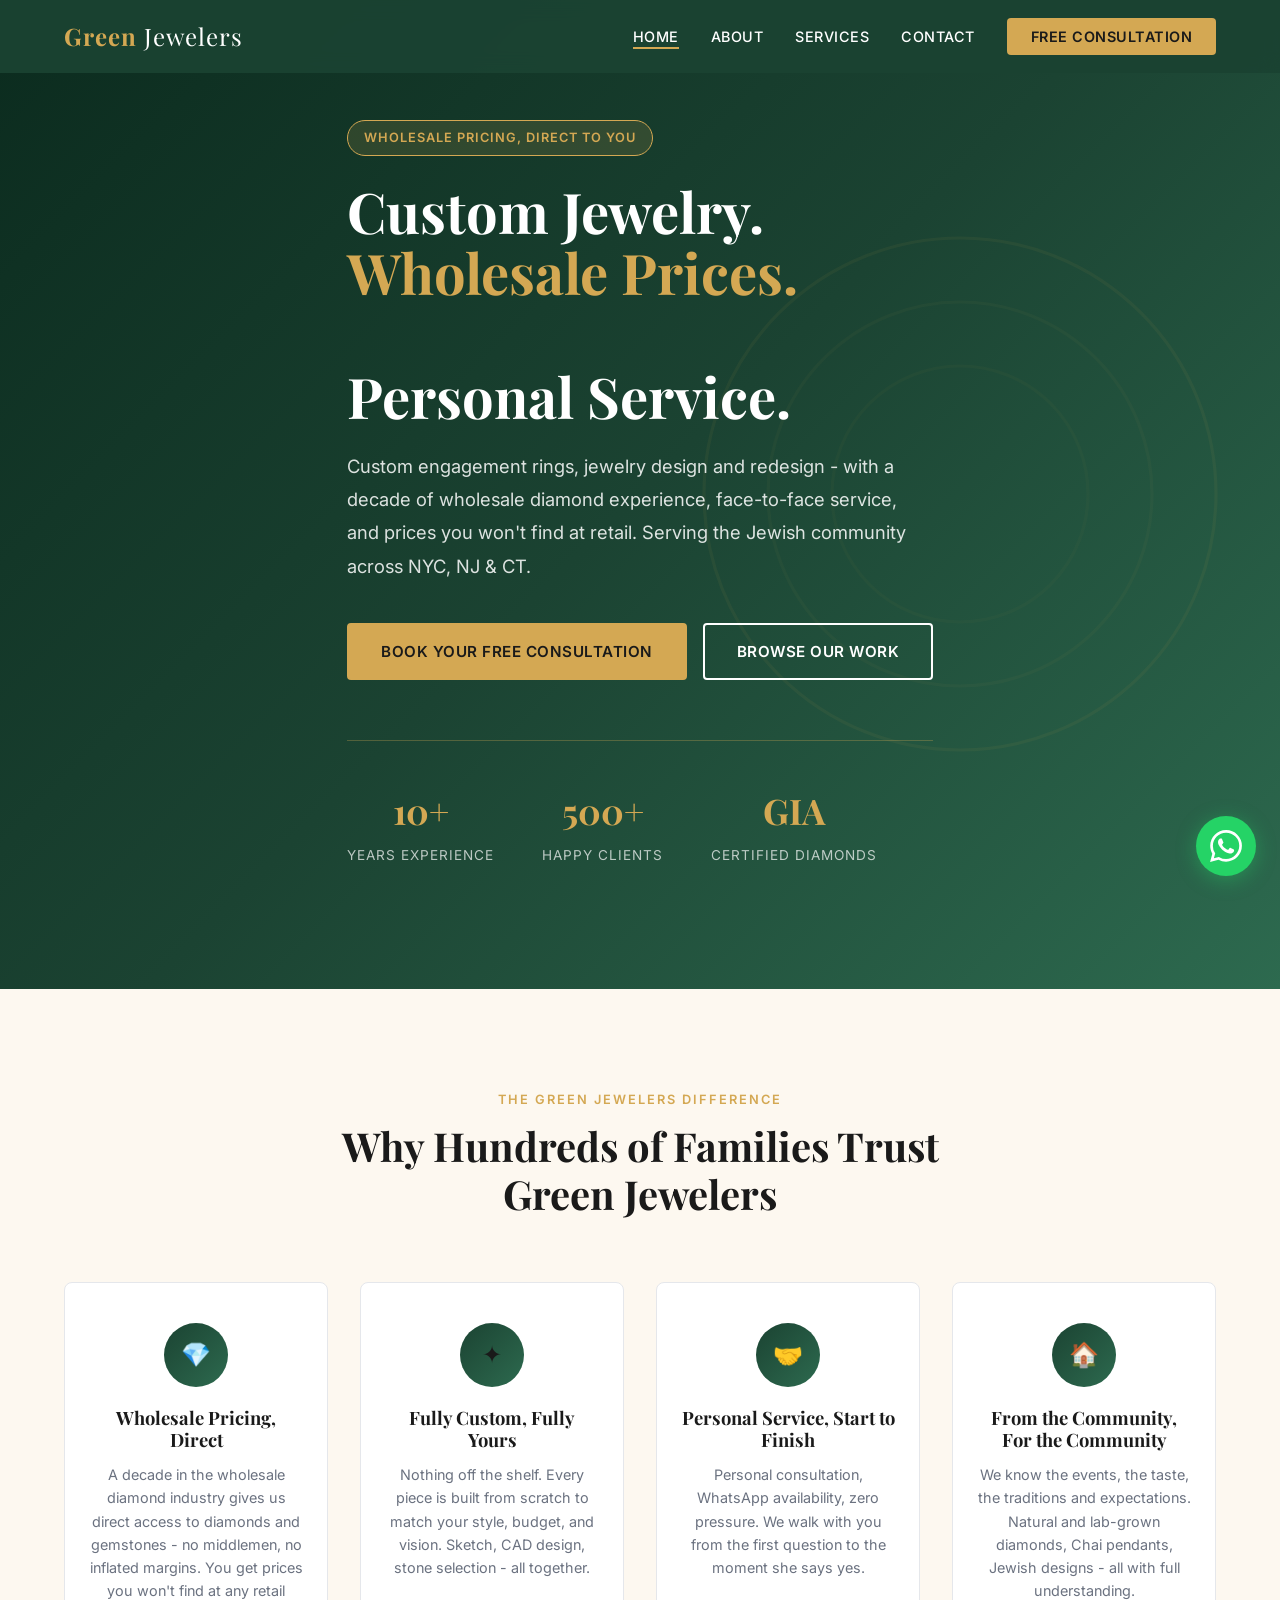
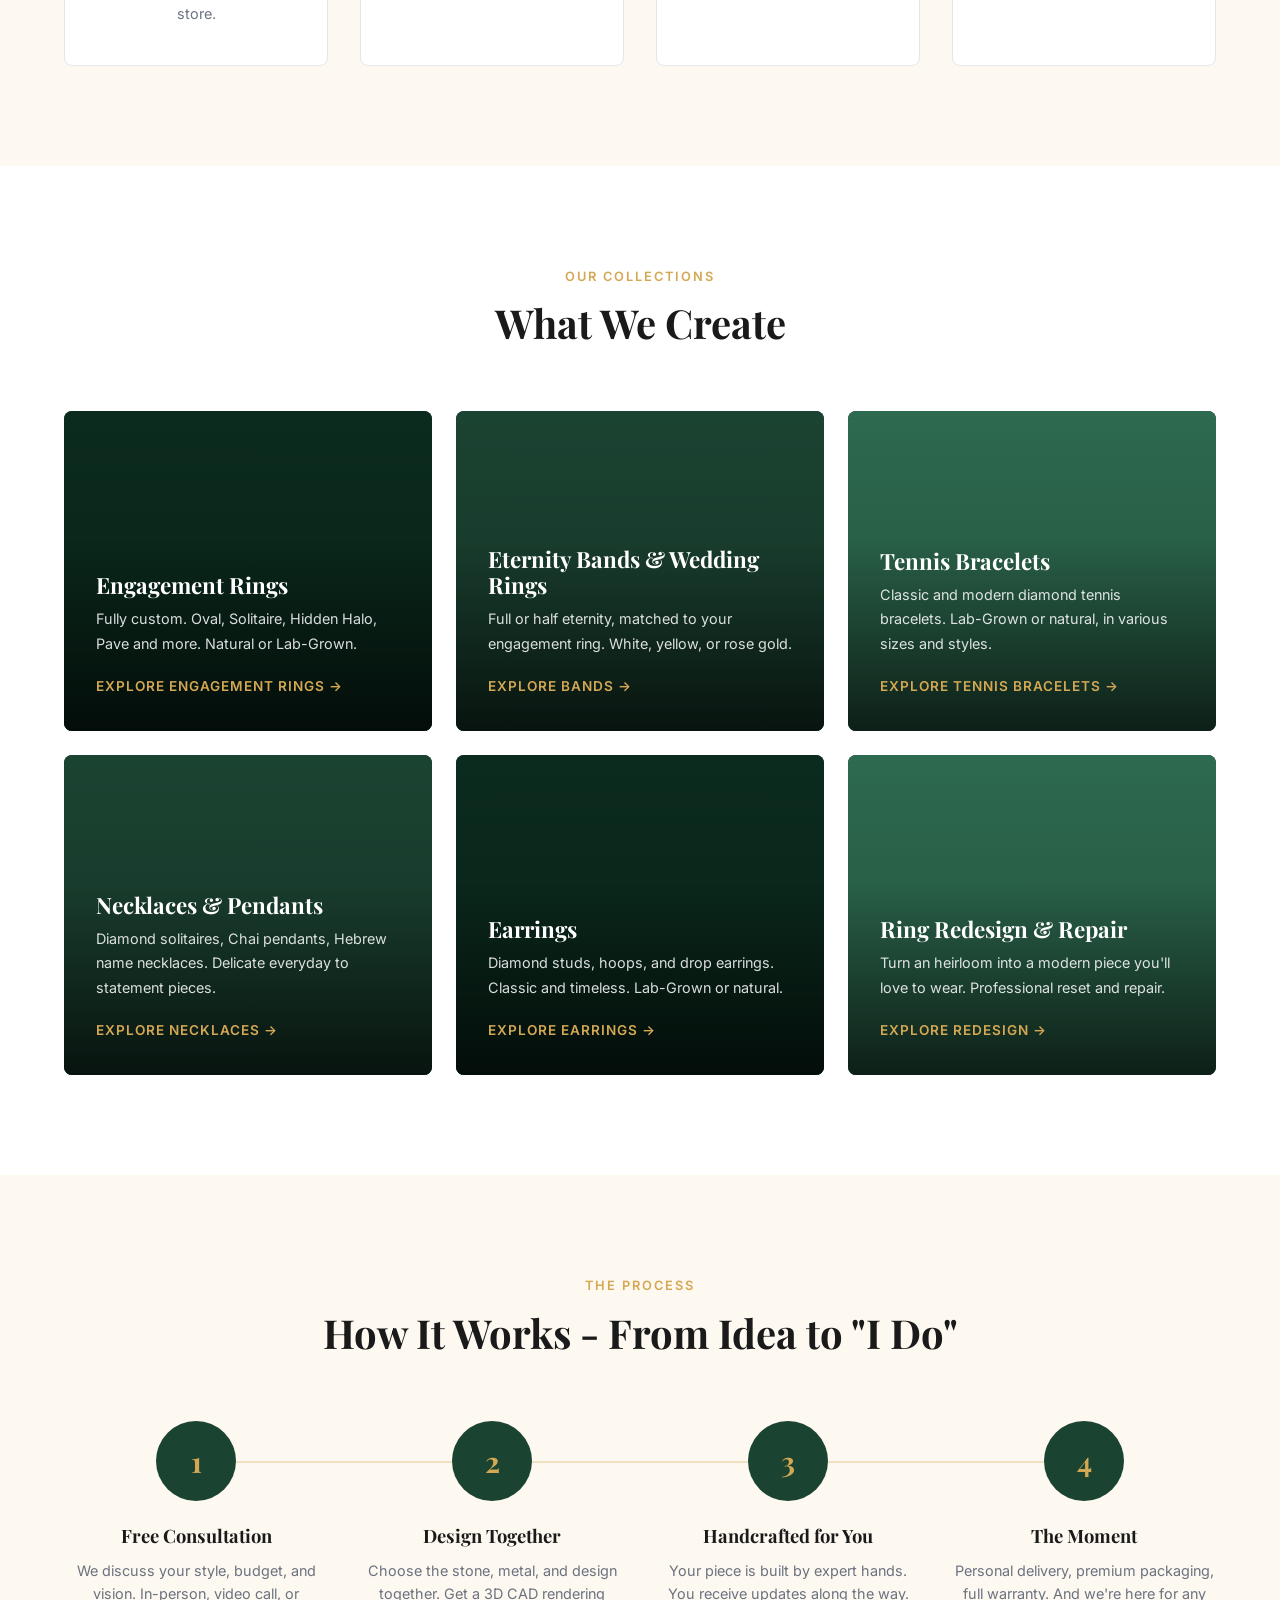
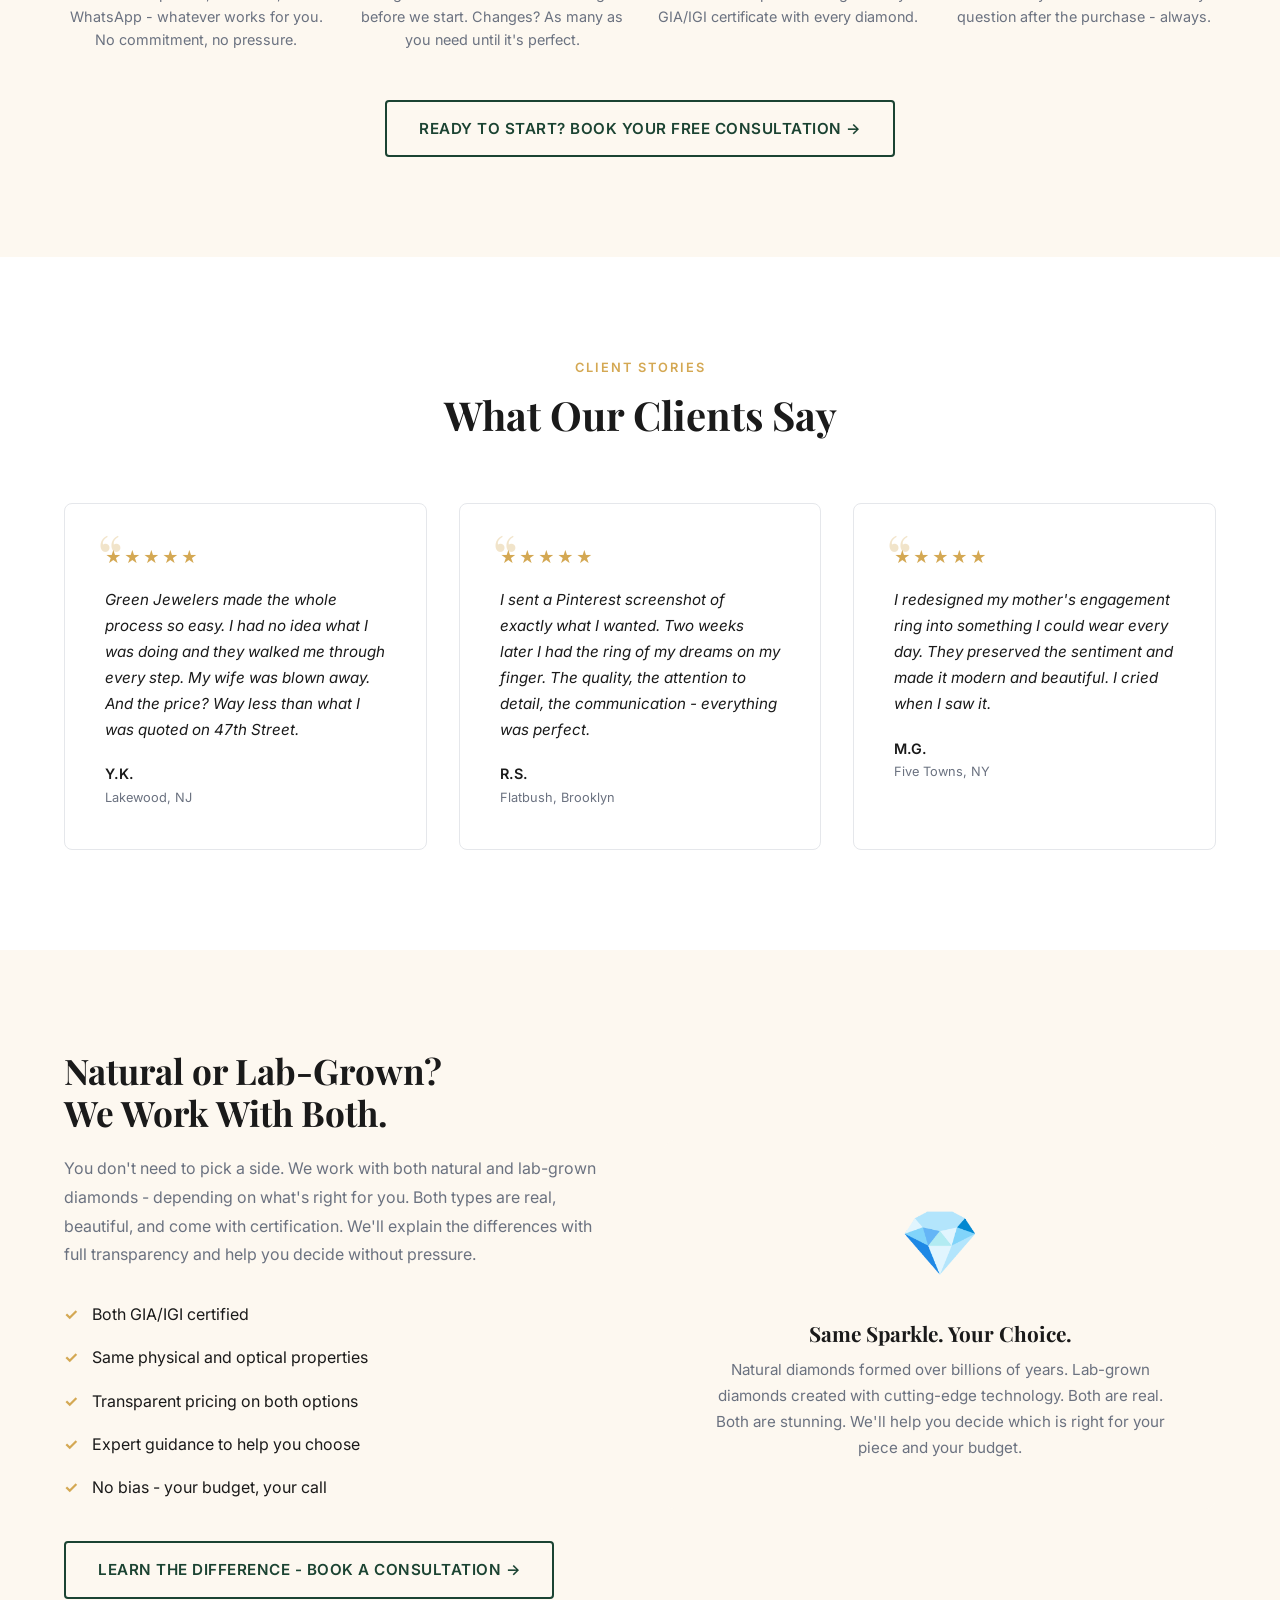
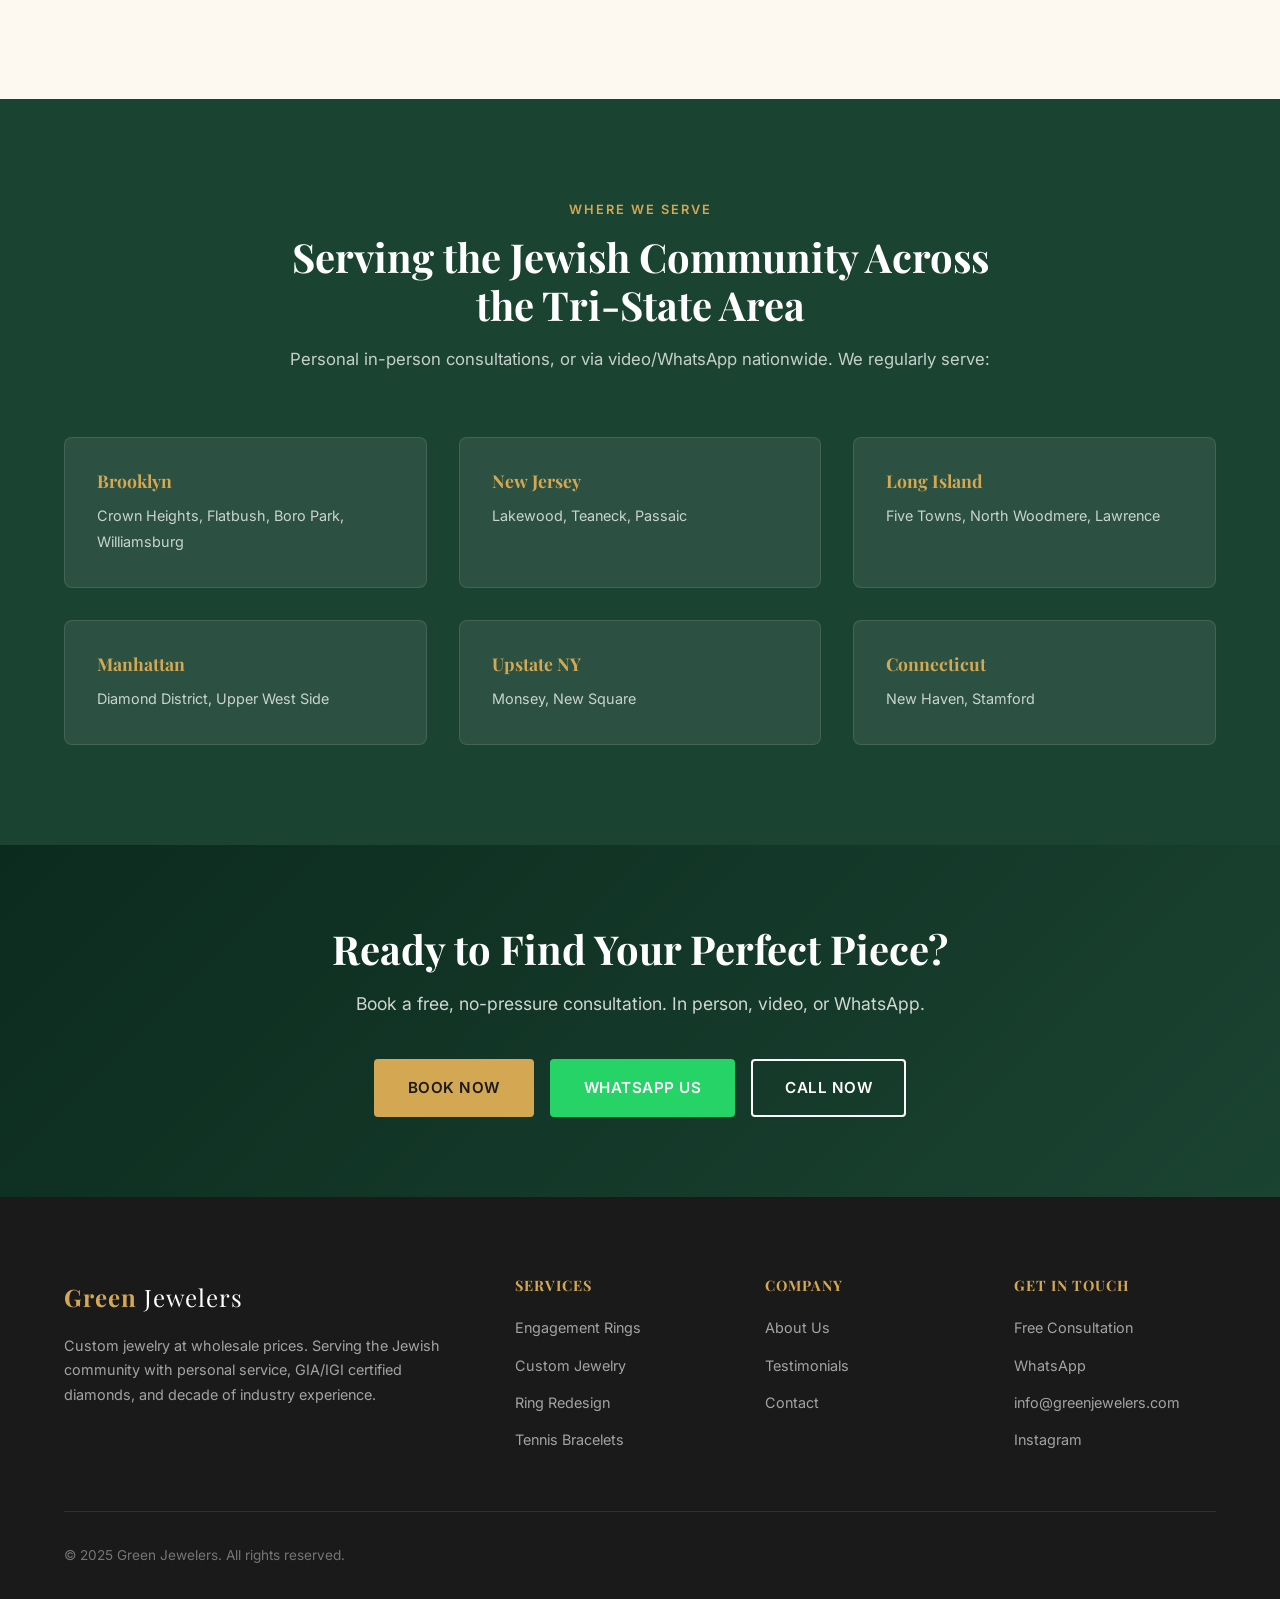
==== index.html @ b6eff093 "Initial commit: Green Jewelers website" ====
<!DOCTYPE html>
<html lang="en">
<head>
  <meta charset="UTF-8">
  <meta name="viewport" content="width=device-width, initial-scale=1.0">
  <title>Green Jewelers | Custom Jewelry. Wholesale Prices. Personal Service.</title>
  <meta name="description" content="Custom engagement rings, jewelry design & redesign at wholesale prices. Serving the Jewish community in NYC, NJ & CT. GIA/IGI certified diamonds. Free consultation.">
  <meta name="keywords" content="custom engagement rings, wholesale diamonds, lab grown diamonds, Jewish jeweler, NYC jewelry, NJ engagement rings, custom jewelry design">

  <!-- Open Graph -->
  <meta property="og:title" content="Green Jewelers | Custom Jewelry at Wholesale Prices">
  <meta property="og:description" content="Custom engagement rings, jewelry & redesign. Wholesale prices, personal service. Serving the Jewish community across the Tri-State Area.">
  <meta property="og:type" content="website">
  <meta property="og:locale" content="en_US">

  <!-- Fonts -->
  <link rel="preconnect" href="https://fonts.googleapis.com">
  <link rel="preconnect" href="https://fonts.gstatic.com" crossorigin>
  <link href="https://fonts.googleapis.com/css2?family=Inter:wght@400;500;600;700&family=Playfair+Display:wght@400;600;700&display=swap" rel="stylesheet">

  <!-- CSS -->
  <link rel="stylesheet" href="css/styles.css">

  <!-- Schema.org LocalBusiness -->
  <script type="application/ld+json">
  {
    "@context": "https://schema.org",
    "@type": "Jeweler",
    "name": "Green Jewelers",
    "description": "Custom jewelry design and wholesale diamond sourcing serving the Jewish community in the Tri-State Area.",
    "areaServed": ["New York City", "New Jersey", "Connecticut", "Brooklyn", "Lakewood", "Five Towns"],
    "priceRange": "$$-$$$$",
    "knowsAbout": ["Custom Engagement Rings", "Lab-Grown Diamonds", "Natural Diamonds", "Jewelry Redesign", "Tennis Bracelets", "Eternity Bands"],
    "hasOfferCatalog": {
      "@type": "OfferCatalog",
      "name": "Jewelry Services",
      "itemListElement": [
        {"@type": "Offer", "itemOffered": {"@type": "Service", "name": "Custom Engagement Rings"}},
        {"@type": "Offer", "itemOffered": {"@type": "Service", "name": "Custom Jewelry Design"}},
        {"@type": "Offer", "itemOffered": {"@type": "Service", "name": "Ring Redesign & Repair"}}
      ]
    }
  }
  </script>
</head>
<body>

  <!-- ===== HEADER ===== -->
  <header class="site-header">
    <nav class="nav-wrapper" aria-label="Main navigation">
      <a href="index.html" class="logo">Green <span>Jewelers</span></a>
      <ul class="nav-links">
        <li><a href="index.html" class="active">Home</a></li>
        <li><a href="about.html">About</a></li>
        <li><a href="services.html">Services</a></li>
        <li><a href="contact.html">Contact</a></li>
        <li><a href="contact.html" class="nav-cta">Free Consultation</a></li>
      </ul>
      <button type="button" class="hamburger" aria-label="Toggle navigation" aria-expanded="false">
        <span></span><span></span><span></span>
      </button>
    </nav>
  </header>

  <!-- ===== HERO ===== -->
  <section class="hero" id="hero">
    <div class="container">
      <div class="hero-content">
        <span class="hero-badge">Wholesale Pricing, Direct to You</span>
        <h1>Custom Jewelry.<br><span class="accent">Wholesale Prices.</span><br>Personal Service.</h1>
        <p>Custom engagement rings, jewelry design and redesign - with a decade of wholesale diamond experience, face-to-face service, and prices you won't find at retail. Serving the Jewish community across NYC, NJ &amp; CT.</p>
        <div class="hero-buttons">
          <a href="contact.html" class="btn btn-primary">Book Your Free Consultation</a>
          <a href="services.html" class="btn btn-secondary">Browse Our Work</a>
        </div>
        <div class="hero-stats">
          <div class="hero-stat">
            <span class="number">10+</span>
            <span class="label">Years Experience</span>
          </div>
          <div class="hero-stat">
            <span class="number">500+</span>
            <span class="label">Happy Clients</span>
          </div>
          <div class="hero-stat">
            <span class="number">GIA</span>
            <span class="label">Certified Diamonds</span>
          </div>
        </div>
      </div>
    </div>
  </section>

  <!-- ===== WHY GREEN JEWELERS ===== -->
  <section class="section section-cream" id="why-us">
    <div class="container">
      <div class="section-header">
        <span class="overline">The Green Jewelers Difference</span>
        <h2>Why Hundreds of Families Trust Green Jewelers</h2>
      </div>
      <div class="value-grid">
        <div class="value-card">
          <div class="value-icon" aria-hidden="true">&#x1F48E;</div>
          <h3>Wholesale Pricing, Direct</h3>
          <p>A decade in the wholesale diamond industry gives us direct access to diamonds and gemstones - no middlemen, no inflated margins. You get prices you won't find at any retail store.</p>
        </div>
        <div class="value-card">
          <div class="value-icon" aria-hidden="true">&#x2726;</div>
          <h3>Fully Custom, Fully Yours</h3>
          <p>Nothing off the shelf. Every piece is built from scratch to match your style, budget, and vision. Sketch, CAD design, stone selection - all together.</p>
        </div>
        <div class="value-card">
          <div class="value-icon" aria-hidden="true">&#x1F91D;</div>
          <h3>Personal Service, Start to Finish</h3>
          <p>Personal consultation, WhatsApp availability, zero pressure. We walk with you from the first question to the moment she says yes.</p>
        </div>
        <div class="value-card">
          <div class="value-icon" aria-hidden="true">&#x1F3E0;</div>
          <h3>From the Community, For the Community</h3>
          <p>We know the events, the taste, the traditions and expectations. Natural and lab-grown diamonds, Chai pendants, Jewish designs - all with full understanding.</p>
        </div>
      </div>
    </div>
  </section>

  <!-- ===== WHAT WE CREATE ===== -->
  <section class="section" id="categories">
    <div class="container">
      <div class="section-header">
        <span class="overline">Our Collections</span>
        <h2>What We Create</h2>
      </div>
      <div class="categories-grid">
        <a class="category-card" href="services.html#engagement-rings">
          <div class="card-bg" style="background-color: var(--green-dark);"></div>
          <div class="category-content">
            <h3>Engagement Rings</h3>
            <p>Fully custom. Oval, Solitaire, Hidden Halo, Pave and more. Natural or Lab-Grown.</p>
            <span class="card-link">Explore Engagement Rings &rarr;</span>
          </div>
        </a>
        <a class="category-card" href="services.html#custom-jewelry">
          <div class="card-bg" style="background-color: var(--green);"></div>
          <div class="category-content">
            <h3>Eternity Bands &amp; Wedding Rings</h3>
            <p>Full or half eternity, matched to your engagement ring. White, yellow, or rose gold.</p>
            <span class="card-link">Explore Bands &rarr;</span>
          </div>
        </a>
        <a class="category-card" href="services.html#custom-jewelry">
          <div class="card-bg" style="background-color: var(--green-light);"></div>
          <div class="category-content">
            <h3>Tennis Bracelets</h3>
            <p>Classic and modern diamond tennis bracelets. Lab-Grown or natural, in various sizes and styles.</p>
            <span class="card-link">Explore Tennis Bracelets &rarr;</span>
          </div>
        </a>
        <a class="category-card" href="services.html#custom-jewelry">
          <div class="card-bg" style="background-color: var(--green);"></div>
          <div class="category-content">
            <h3>Necklaces &amp; Pendants</h3>
            <p>Diamond solitaires, Chai pendants, Hebrew name necklaces. Delicate everyday to statement pieces.</p>
            <span class="card-link">Explore Necklaces &rarr;</span>
          </div>
        </a>
        <a class="category-card" href="services.html#custom-jewelry">
          <div class="card-bg" style="background-color: var(--green-dark);"></div>
          <div class="category-content">
            <h3>Earrings</h3>
            <p>Diamond studs, hoops, and drop earrings. Classic and timeless. Lab-Grown or natural.</p>
            <span class="card-link">Explore Earrings &rarr;</span>
          </div>
        </a>
        <a class="category-card" href="services.html#redesign">
          <div class="card-bg" style="background-color: var(--green-light);"></div>
          <div class="category-content">
            <h3>Ring Redesign &amp; Repair</h3>
            <p>Turn an heirloom into a modern piece you'll love to wear. Professional reset and repair.</p>
            <span class="card-link">Explore Redesign &rarr;</span>
          </div>
        </a>
      </div>
    </div>
  </section>

  <!-- ===== HOW IT WORKS ===== -->
  <section class="section section-cream" id="process">
    <div class="container">
      <div class="section-header">
        <span class="overline">The Process</span>
        <h2>How It Works - From Idea to "I Do"</h2>
      </div>
      <div class="steps-grid">
        <div class="step-card">
          <div class="step-number">1</div>
          <h3>Free Consultation</h3>
          <p>We discuss your style, budget, and vision. In-person, video call, or WhatsApp - whatever works for you. No commitment, no pressure.</p>
        </div>
        <div class="step-card">
          <div class="step-number">2</div>
          <h3>Design Together</h3>
          <p>Choose the stone, metal, and design together. Get a 3D CAD rendering before we start. Changes? As many as you need until it's perfect.</p>
        </div>
        <div class="step-card">
          <div class="step-number">3</div>
          <h3>Handcrafted for You</h3>
          <p>Your piece is built by expert hands. You receive updates along the way. GIA/IGI certificate with every diamond.</p>
        </div>
        <div class="step-card">
          <div class="step-number">4</div>
          <h3>The Moment</h3>
          <p>Personal delivery, premium packaging, full warranty. And we're here for any question after the purchase - always.</p>
        </div>
      </div>
      <div class="text-center" style="margin-top: 48px;">
        <a href="contact.html" class="btn btn-outline">Ready to Start? Book Your Free Consultation &rarr;</a>
      </div>
    </div>
  </section>

  <!-- ===== TESTIMONIALS ===== -->
  <section class="section" id="testimonials">
    <div class="container">
      <div class="section-header">
        <span class="overline">Client Stories</span>
        <h2>What Our Clients Say</h2>
      </div>
      <div class="testimonials-grid">
        <div class="testimonial-card">
          <div class="testimonial-stars" aria-label="5 out of 5 stars">&#9733;&#9733;&#9733;&#9733;&#9733;</div>
          <blockquote>Green Jewelers made the whole process so easy. I had no idea what I was doing and they walked me through every step. My wife was blown away. And the price? Way less than what I was quoted on 47th Street.</blockquote>
          <p class="testimonial-author">Y.K.</p>
          <p class="testimonial-location">Lakewood, NJ</p>
        </div>
        <div class="testimonial-card">
          <div class="testimonial-stars" aria-label="5 out of 5 stars">&#9733;&#9733;&#9733;&#9733;&#9733;</div>
          <blockquote>I sent a Pinterest screenshot of exactly what I wanted. Two weeks later I had the ring of my dreams on my finger. The quality, the attention to detail, the communication - everything was perfect.</blockquote>
          <p class="testimonial-author">R.S.</p>
          <p class="testimonial-location">Flatbush, Brooklyn</p>
        </div>
        <div class="testimonial-card">
          <div class="testimonial-stars" aria-label="5 out of 5 stars">&#9733;&#9733;&#9733;&#9733;&#9733;</div>
          <blockquote>I redesigned my mother's engagement ring into something I could wear every day. They preserved the sentiment and made it modern and beautiful. I cried when I saw it.</blockquote>
          <p class="testimonial-author">M.G.</p>
          <p class="testimonial-location">Five Towns, NY</p>
        </div>
      </div>
    </div>
  </section>

  <!-- ===== LAB VS NATURAL ===== -->
  <section class="section section-cream" id="lab-vs-natural">
    <div class="container">
      <div class="comparison-wrapper">
        <div class="comparison-text">
          <h2>Natural or Lab-Grown?<br>We Work With Both.</h2>
          <p>You don't need to pick a side. We work with both natural and lab-grown diamonds - depending on what's right for you. Both types are real, beautiful, and come with certification. We'll explain the differences with full transparency and help you decide without pressure.</p>
          <ul class="comparison-features">
            <li>Both GIA/IGI certified</li>
            <li>Same physical and optical properties</li>
            <li>Transparent pricing on both options</li>
            <li>Expert guidance to help you choose</li>
            <li>No bias - your budget, your call</li>
          </ul>
          <a href="contact.html" class="btn btn-outline">Learn the Difference - Book a Consultation &rarr;</a>
        </div>
        <div class="comparison-visual">
          <div>
            <div class="diamond-icon" aria-hidden="true">&#x1F48E;</div>
            <h3 style="font-size: 1.3rem; margin-bottom: 12px;">Same Sparkle. Your Choice.</h3>
            <p style="color: var(--gray); font-size: 0.95rem;">Natural diamonds formed over billions of years. Lab-grown diamonds created with cutting-edge technology. Both are real. Both are stunning. We'll help you decide which is right for your piece and your budget.</p>
          </div>
        </div>
      </div>
    </div>
  </section>

  <!-- ===== SERVICE AREAS ===== -->
  <section class="section section-green" id="service-areas">
    <div class="container">
      <div class="section-header">
        <span class="overline">Where We Serve</span>
        <h2>Serving the Jewish Community Across the Tri-State Area</h2>
        <p>Personal in-person consultations, or via video/WhatsApp nationwide. We regularly serve:</p>
      </div>
      <div class="areas-grid">
        <div class="area-card">
          <h3>Brooklyn</h3>
          <p>Crown Heights, Flatbush, Boro Park, Williamsburg</p>
        </div>
        <div class="area-card">
          <h3>New Jersey</h3>
          <p>Lakewood, Teaneck, Passaic</p>
        </div>
        <div class="area-card">
          <h3>Long Island</h3>
          <p>Five Towns, North Woodmere, Lawrence</p>
        </div>
        <div class="area-card">
          <h3>Manhattan</h3>
          <p>Diamond District, Upper West Side</p>
        </div>
        <div class="area-card">
          <h3>Upstate NY</h3>
          <p>Monsey, New Square</p>
        </div>
        <div class="area-card">
          <h3>Connecticut</h3>
          <p>New Haven, Stamford</p>
        </div>
      </div>
    </div>
  </section>

  <!-- ===== CTA BANNER ===== -->
  <section class="cta-banner">
    <div class="container">
      <h2>Ready to Find Your Perfect Piece?</h2>
      <p>Book a free, no-pressure consultation. In person, video, or WhatsApp.</p>
      <div class="cta-buttons">
        <a href="contact.html" class="btn btn-primary">Book Now</a>
        <a href="https://wa.me/1234567890" class="btn btn-whatsapp" target="_blank" rel="noopener">WhatsApp Us</a>
        <a href="tel:+1234567890" class="btn btn-secondary">Call Now</a>
      </div>
    </div>
  </section>

  <!-- ===== FOOTER ===== -->
  <footer class="site-footer">
    <div class="container">
      <div class="footer-grid">
        <div class="footer-brand">
          <a href="index.html" class="logo">Green <span>Jewelers</span></a>
          <p>Custom jewelry at wholesale prices. Serving the Jewish community with personal service, GIA/IGI certified diamonds, and decade of industry experience.</p>
        </div>
        <div class="footer-col">
          <h4>Services</h4>
          <ul>
            <li><a href="services.html#engagement-rings">Engagement Rings</a></li>
            <li><a href="services.html#custom-jewelry">Custom Jewelry</a></li>
            <li><a href="services.html#redesign">Ring Redesign</a></li>
            <li><a href="services.html#custom-jewelry">Tennis Bracelets</a></li>
          </ul>
        </div>
        <div class="footer-col">
          <h4>Company</h4>
          <ul>
            <li><a href="about.html">About Us</a></li>
            <li><a href="index.html#testimonials">Testimonials</a></li>
            <li><a href="contact.html">Contact</a></li>
          </ul>
        </div>
        <div class="footer-col">
          <h4>Get in Touch</h4>
          <ul>
            <li><a href="contact.html">Free Consultation</a></li>
            <li><a href="https://wa.me/1234567890" target="_blank" rel="noopener">WhatsApp</a></li>
            <li><a href="mailto:info@greenjewelers.com">info@greenjewelers.com</a></li>
            <li><a href="https://www.instagram.com/green_jewelers/" target="_blank" rel="noopener">Instagram</a></li>
          </ul>
        </div>
      </div>
      <div class="footer-bottom">
        <p>&copy; 2025 Green Jewelers. All rights reserved.</p>
      </div>
    </div>
  </footer>

  <!-- WhatsApp Float -->
  <a href="https://wa.me/1234567890" class="whatsapp-float" target="_blank" rel="noopener" aria-label="Chat on WhatsApp">
    <svg width="24" height="24" viewBox="0 0 24 24" fill="currentColor"><path d="M17.472 14.382c-.297-.149-1.758-.867-2.03-.967-.273-.099-.471-.148-.67.15-.197.297-.767.966-.94 1.164-.173.199-.347.223-.644.075-.297-.15-1.255-.463-2.39-1.475-.883-.788-1.48-1.761-1.653-2.059-.173-.297-.018-.458.13-.606.134-.133.298-.347.446-.52.149-.174.198-.298.298-.497.099-.198.05-.371-.025-.52-.075-.149-.669-1.612-.916-2.207-.242-.579-.487-.5-.669-.51-.173-.008-.371-.01-.57-.01-.198 0-.52.074-.792.372-.272.297-1.04 1.016-1.04 2.479 0 1.462 1.065 2.875 1.213 3.074.149.198 2.096 3.2 5.077 4.487.709.306 1.262.489 1.694.625.712.227 1.36.195 1.871.118.571-.085 1.758-.719 2.006-1.413.248-.694.248-1.289.173-1.413-.074-.124-.272-.198-.57-.347m-5.421 7.403h-.004a9.87 9.87 0 01-5.031-1.378l-.361-.214-3.741.982.998-3.648-.235-.374a9.86 9.86 0 01-1.51-5.26c.001-5.45 4.436-9.884 9.888-9.884 2.64 0 5.122 1.03 6.988 2.898a9.825 9.825 0 012.893 6.994c-.003 5.45-4.437 9.884-9.885 9.884m8.413-18.297A11.815 11.815 0 0012.05 0C5.495 0 .16 5.335.157 11.892c0 2.096.547 4.142 1.588 5.945L.057 24l6.305-1.654a11.882 11.882 0 005.683 1.448h.005c6.554 0 11.89-5.335 11.893-11.893a11.821 11.821 0 00-3.48-8.413z"/></svg>
  </a>

  <script src="js/main.js"></script>
</body>
</html>
---- css/styles.css ----
/* ===== GREEN JEWELERS - Premium Jewelry Website ===== */
/* Color Palette: Forest Green #1B4332, Gold #D4A853, Cream #FDF8F0, Dark #1A1A1A */

/* --- Reset & Base --- */
*, *::before, *::after {
  box-sizing: border-box;
  margin: 0;
  padding: 0;
}

:root {
  --green: #1B4332;
  --green-light: #2D6A4F;
  --green-dark: #0B2B1E;
  --gold: #D4A853;
  --gold-light: #E8C97A;
  --gold-dark: #B8903A;
  --cream: #FDF8F0;
  --cream-dark: #F5EDE0;
  --white: #FFFFFF;
  --dark: #1A1A1A;
  --gray: #6B7280;
  --gray-light: #E5E7EB;
  --font-heading: 'Playfair Display', Georgia, 'Times New Roman', serif;
  --font-body: 'Inter', -apple-system, BlinkMacSystemFont, 'Segoe UI', sans-serif;
  --max-width: 1200px;
  --transition: 0.3s ease;
}

html {
  scroll-behavior: smooth;
  font-size: 16px;
}

body {
  font-family: var(--font-body);
  color: var(--dark);
  background: var(--white);
  line-height: 1.7;
  -webkit-font-smoothing: antialiased;
}

img {
  max-width: 100%;
  height: auto;
  display: block;
}

a {
  color: inherit;
  text-decoration: none;
  transition: color var(--transition);
}

h1, h2, h3, h4 {
  font-family: var(--font-heading);
  font-weight: 700;
  line-height: 1.2;
}

.container {
  max-width: var(--max-width);
  margin: 0 auto;
  padding: 0 24px;
}

/* --- Utility --- */
.sr-only {
  position: absolute;
  width: 1px;
  height: 1px;
  padding: 0;
  margin: -1px;
  overflow: hidden;
  clip: rect(0, 0, 0, 0);
  border: 0;
}

.text-center { text-align: center; }
.text-gold { color: var(--gold); }

/* --- Buttons --- */
.btn {
  display: inline-flex;
  align-items: center;
  gap: 8px;
  padding: 14px 32px;
  border-radius: 4px;
  font-family: var(--font-body);
  font-size: 0.95rem;
  font-weight: 600;
  letter-spacing: 0.5px;
  text-transform: uppercase;
  cursor: pointer;
  transition: all var(--transition);
  border: 2px solid transparent;
  text-decoration: none;
}

.btn-primary {
  background: var(--gold);
  color: var(--dark);
  border-color: var(--gold);
}
.btn-primary:hover {
  background: var(--gold-dark);
  border-color: var(--gold-dark);
  color: var(--white);
}

.btn-secondary {
  background: transparent;
  color: var(--white);
  border-color: var(--white);
}
.btn-secondary:hover {
  background: var(--white);
  color: var(--dark);
}

.btn-outline {
  background: transparent;
  color: var(--green);
  border-color: var(--green);
}
.btn-outline:hover {
  background: var(--green);
  color: var(--white);
}

.btn-whatsapp {
  background: #25D366;
  color: var(--white);
  border-color: #25D366;
}
.btn-whatsapp:hover {
  background: #1DA851;
  border-color: #1DA851;
}

/* --- Header / Navigation --- */
.site-header {
  position: fixed;
  top: 0;
  left: 0;
  right: 0;
  z-index: 1000;
  background: rgba(27, 67, 50, 0.95);
  backdrop-filter: blur(10px);
  transition: background var(--transition);
}

.nav-wrapper {
  display: flex;
  align-items: center;
  justify-content: space-between;
  padding: 16px 24px;
  max-width: var(--max-width);
  margin: 0 auto;
}

.logo {
  font-family: var(--font-heading);
  font-size: 1.5rem;
  color: var(--gold);
  font-weight: 700;
  letter-spacing: 1px;
}

.logo span {
  color: var(--white);
  font-weight: 400;
}

.nav-links {
  display: flex;
  align-items: center;
  gap: 32px;
  list-style: none;
}

.nav-links a {
  color: var(--white);
  font-size: 0.9rem;
  font-weight: 500;
  letter-spacing: 0.5px;
  text-transform: uppercase;
  position: relative;
}

.nav-links a::after {
  content: '';
  position: absolute;
  bottom: -4px;
  left: 0;
  width: 0;
  height: 2px;
  background: var(--gold);
  transition: width var(--transition);
}

.nav-links a:hover::after,
.nav-links a.active::after {
  width: 100%;
}

.nav-cta {
  padding: 10px 24px !important;
  background: var(--gold);
  color: var(--dark) !important;
  border-radius: 4px;
  font-weight: 600 !important;
}
.nav-cta::after { display: none !important; }
.nav-cta:hover {
  background: var(--gold-dark);
}

.hamburger {
  display: none;
  flex-direction: column;
  gap: 5px;
  background: none;
  border: none;
  cursor: pointer;
  padding: 4px;
}

.hamburger span {
  display: block;
  width: 24px;
  height: 2px;
  background: var(--white);
  transition: all var(--transition);
}

/* --- Hero --- */
.hero {
  position: relative;
  min-height: 100vh;
  display: flex;
  align-items: center;
  background: linear-gradient(135deg, var(--green-dark) 0%, var(--green) 50%, var(--green-light) 100%);
  overflow: hidden;
}

.hero::before {
  content: '';
  position: absolute;
  top: 0;
  right: 0;
  width: 50%;
  height: 100%;
  background: url('data:image/svg+xml,<svg xmlns="http://www.w3.org/2000/svg" viewBox="0 0 100 100"><circle cx="50" cy="50" r="40" fill="none" stroke="%23D4A85320" stroke-width="0.5"/><circle cx="50" cy="50" r="30" fill="none" stroke="%23D4A85315" stroke-width="0.5"/><circle cx="50" cy="50" r="20" fill="none" stroke="%23D4A85310" stroke-width="0.5"/></svg>') center/contain no-repeat;
  opacity: 0.5;
}

.hero-content {
  position: relative;
  z-index: 2;
  max-width: 700px;
  padding: 120px 0;
}

.hero-badge {
  display: inline-block;
  padding: 6px 16px;
  background: rgba(212, 168, 83, 0.15);
  border: 1px solid var(--gold);
  border-radius: 100px;
  color: var(--gold);
  font-size: 0.8rem;
  font-weight: 600;
  letter-spacing: 1px;
  text-transform: uppercase;
  margin-bottom: 24px;
}

.hero h1 {
  font-size: 3.5rem;
  color: var(--white);
  margin-bottom: 24px;
  line-height: 1.1;
}

.hero h1 .accent {
  color: var(--gold);
  display: block;
}

.hero p {
  font-size: 1.15rem;
  color: rgba(255, 255, 255, 0.85);
  max-width: 560px;
  margin-bottom: 40px;
  line-height: 1.8;
}

.hero-buttons {
  display: flex;
  gap: 16px;
  flex-wrap: wrap;
}

.hero-stats {
  display: flex;
  gap: 48px;
  margin-top: 60px;
  padding-top: 40px;
  border-top: 1px solid rgba(212, 168, 83, 0.3);
}

.hero-stat {
  text-align: center;
}

.hero-stat .number {
  display: block;
  font-family: var(--font-heading);
  font-size: 2.2rem;
  color: var(--gold);
  font-weight: 700;
}

.hero-stat .label {
  color: rgba(255, 255, 255, 0.7);
  font-size: 0.85rem;
  text-transform: uppercase;
  letter-spacing: 1px;
}

/* --- Section Styles --- */
.section {
  padding: 100px 0;
}

.section-cream {
  background: var(--cream);
}

.section-green {
  background: var(--green);
  color: var(--white);
}

.section-dark {
  background: var(--dark);
  color: var(--white);
}

.section-header {
  text-align: center;
  max-width: 700px;
  margin: 0 auto 64px;
}

.section-header .overline {
  display: block;
  color: var(--gold);
  font-size: 0.8rem;
  font-weight: 600;
  letter-spacing: 2px;
  text-transform: uppercase;
  margin-bottom: 12px;
}

.section-header h2 {
  font-size: 2.5rem;
  margin-bottom: 16px;
}

.section-green .section-header h2 {
  color: var(--white);
}

.section-header p {
  color: var(--gray);
  font-size: 1.05rem;
}

.section-green .section-header p {
  color: rgba(255,255,255,0.75);
}

/* --- Value Props --- */
.value-grid {
  display: grid;
  grid-template-columns: repeat(4, 1fr);
  gap: 32px;
}

.value-card {
  text-align: center;
  padding: 40px 24px;
  background: var(--white);
  border-radius: 8px;
  border: 1px solid var(--gray-light);
  transition: all var(--transition);
}

.value-card:hover {
  transform: translateY(-4px);
  box-shadow: 0 12px 40px rgba(0, 0, 0, 0.08);
  border-color: var(--gold);
}

.value-icon {
  width: 64px;
  height: 64px;
  margin: 0 auto 20px;
  background: linear-gradient(135deg, var(--green), var(--green-light));
  border-radius: 50%;
  display: flex;
  align-items: center;
  justify-content: center;
  font-size: 1.5rem;
}

.value-card h3 {
  font-size: 1.15rem;
  margin-bottom: 12px;
  color: var(--dark);
}

.value-card p {
  font-size: 0.9rem;
  color: var(--gray);
  line-height: 1.6;
}

/* --- Categories Grid --- */
.categories-grid {
  display: grid;
  grid-template-columns: repeat(3, 1fr);
  gap: 24px;
}

.category-card {
  position: relative;
  border-radius: 8px;
  overflow: hidden;
  background: var(--green);
  height: 320px;
  display: flex;
  align-items: flex-end;
  cursor: pointer;
  transition: all var(--transition);
}

.category-card::before {
  content: '';
  position: absolute;
  inset: 0;
  background: linear-gradient(to top, rgba(0,0,0,0.7) 0%, rgba(0,0,0,0.1) 60%, transparent 100%);
  z-index: 1;
}

.category-card:hover {
  transform: translateY(-4px);
  box-shadow: 0 16px 48px rgba(0, 0, 0, 0.15);
}

.category-card .card-bg {
  position: absolute;
  inset: 0;
  background-size: cover;
  background-position: center;
  transition: transform 0.6s ease;
}

.category-card:hover .card-bg {
  transform: scale(1.05);
}

.category-content {
  position: relative;
  z-index: 2;
  padding: 32px;
  color: var(--white);
}

.category-content h3 {
  font-size: 1.4rem;
  margin-bottom: 8px;
}

.category-content p {
  font-size: 0.9rem;
  opacity: 0.85;
  margin-bottom: 16px;
}

.category-content .card-link {
  color: var(--gold);
  font-weight: 600;
  font-size: 0.85rem;
  text-transform: uppercase;
  letter-spacing: 1px;
}

/* --- Process / Steps --- */
.steps-grid {
  display: grid;
  grid-template-columns: repeat(4, 1fr);
  gap: 32px;
  position: relative;
}

.steps-grid::before {
  content: '';
  position: absolute;
  top: 40px;
  left: 10%;
  right: 10%;
  height: 2px;
  background: var(--gold);
  opacity: 0.3;
}

.step-card {
  text-align: center;
  position: relative;
}

.step-number {
  width: 80px;
  height: 80px;
  margin: 0 auto 24px;
  border-radius: 50%;
  background: var(--green);
  color: var(--gold);
  font-family: var(--font-heading);
  font-size: 1.8rem;
  font-weight: 700;
  display: flex;
  align-items: center;
  justify-content: center;
  position: relative;
  z-index: 2;
}

.step-card h3 {
  font-size: 1.15rem;
  margin-bottom: 12px;
}

.step-card p {
  font-size: 0.9rem;
  color: var(--gray);
  line-height: 1.6;
}

/* --- Testimonials --- */
.testimonials-grid {
  display: grid;
  grid-template-columns: repeat(3, 1fr);
  gap: 32px;
}

.testimonial-card {
  background: var(--white);
  padding: 40px;
  border-radius: 8px;
  border: 1px solid var(--gray-light);
  position: relative;
}

.testimonial-card::before {
  content: '\201C';
  position: absolute;
  top: 20px;
  left: 32px;
  font-size: 4rem;
  font-family: var(--font-heading);
  color: var(--gold);
  opacity: 0.3;
  line-height: 1;
}

.testimonial-stars {
  color: var(--gold);
  font-size: 1rem;
  margin-bottom: 16px;
  letter-spacing: 2px;
}

.testimonial-card blockquote {
  font-size: 0.95rem;
  line-height: 1.7;
  color: var(--dark);
  margin-bottom: 20px;
  font-style: italic;
}

.testimonial-author {
  font-weight: 600;
  font-size: 0.9rem;
}

.testimonial-location {
  color: var(--gray);
  font-size: 0.8rem;
}

/* --- Lab vs Natural --- */
.comparison-wrapper {
  display: grid;
  grid-template-columns: 1fr 1fr;
  gap: 48px;
  align-items: center;
}

.comparison-text h2 {
  font-size: 2.2rem;
  margin-bottom: 20px;
}

.comparison-text p {
  color: var(--gray);
  margin-bottom: 24px;
  line-height: 1.8;
}

.comparison-features {
  list-style: none;
  margin-bottom: 32px;
}

.comparison-features li {
  padding: 8px 0;
  padding-left: 28px;
  position: relative;
  color: var(--dark);
}

.comparison-features li::before {
  content: '\2713';
  position: absolute;
  left: 0;
  color: var(--gold);
  font-weight: 700;
}

.comparison-visual {
  background: var(--cream);
  border-radius: 12px;
  padding: 48px;
  text-align: center;
}

.comparison-visual .diamond-icon {
  font-size: 4rem;
  margin-bottom: 24px;
}

/* --- Service Areas --- */
.areas-grid {
  display: grid;
  grid-template-columns: repeat(3, 1fr);
  gap: 32px;
}

.area-card {
  padding: 32px;
  background: rgba(255, 255, 255, 0.08);
  border-radius: 8px;
  border: 1px solid rgba(255, 255, 255, 0.1);
}

.area-card h3 {
  color: var(--gold);
  font-size: 1.1rem;
  margin-bottom: 12px;
}

.area-card p {
  color: rgba(255, 255, 255, 0.75);
  font-size: 0.9rem;
  line-height: 1.8;
}

/* --- CTA Banner --- */
.cta-banner {
  background: linear-gradient(135deg, var(--green-dark), var(--green));
  padding: 80px 0;
  text-align: center;
}

.cta-banner h2 {
  font-size: 2.5rem;
  color: var(--white);
  margin-bottom: 16px;
}

.cta-banner p {
  color: rgba(255, 255, 255, 0.8);
  font-size: 1.1rem;
  max-width: 600px;
  margin: 0 auto 40px;
}

.cta-buttons {
  display: flex;
  justify-content: center;
  gap: 16px;
  flex-wrap: wrap;
}

/* --- Contact / Consultation Form --- */
.consultation-grid {
  display: grid;
  grid-template-columns: 1fr 1fr;
  gap: 64px;
  align-items: start;
}

.consultation-info h2 {
  font-size: 2.2rem;
  margin-bottom: 20px;
}

.consultation-info p {
  color: var(--gray);
  margin-bottom: 32px;
  line-height: 1.8;
}

.contact-methods {
  list-style: none;
  margin-bottom: 32px;
}

.contact-methods li {
  display: flex;
  align-items: center;
  gap: 16px;
  padding: 16px 0;
  border-bottom: 1px solid var(--gray-light);
}

.contact-methods .method-icon {
  width: 48px;
  height: 48px;
  background: var(--cream);
  border-radius: 50%;
  display: flex;
  align-items: center;
  justify-content: center;
  font-size: 1.2rem;
  flex-shrink: 0;
}

.contact-methods .method-label {
  font-weight: 600;
  font-size: 0.9rem;
  display: block;
}

.contact-methods .method-value {
  color: var(--gray);
  font-size: 0.9rem;
}

.consultation-form {
  background: var(--white);
  padding: 48px;
  border-radius: 12px;
  box-shadow: 0 8px 40px rgba(0, 0, 0, 0.08);
  border: 1px solid var(--gray-light);
}

.consultation-form h3 {
  font-size: 1.5rem;
  margin-bottom: 8px;
}

.consultation-form .form-subtitle {
  color: var(--gray);
  margin-bottom: 32px;
  font-size: 0.9rem;
}

.form-group {
  margin-bottom: 20px;
}

.form-group label {
  display: block;
  font-weight: 600;
  font-size: 0.85rem;
  margin-bottom: 6px;
  color: var(--dark);
}

.form-group input,
.form-group select,
.form-group textarea {
  width: 100%;
  padding: 12px 16px;
  border: 1px solid var(--gray-light);
  border-radius: 6px;
  font-family: var(--font-body);
  font-size: 0.95rem;
  color: var(--dark);
  transition: border-color var(--transition);
  background: var(--white);
}

.form-group input:focus,
.form-group select:focus,
.form-group textarea:focus {
  outline: none;
  border-color: var(--gold);
  box-shadow: 0 0 0 3px rgba(212, 168, 83, 0.15);
}

.form-group textarea {
  resize: vertical;
  min-height: 100px;
}

.form-row {
  display: grid;
  grid-template-columns: 1fr 1fr;
  gap: 16px;
}

.form-submit {
  width: 100%;
  padding: 16px;
  font-size: 1rem;
}

.form-trust {
  text-align: center;
  margin-top: 16px;
  font-size: 0.8rem;
  color: var(--gray);
}

/* --- Footer --- */
.site-footer {
  background: var(--dark);
  color: var(--white);
  padding: 80px 0 32px;
}

.footer-grid {
  display: grid;
  grid-template-columns: 2fr 1fr 1fr 1fr;
  gap: 48px;
  margin-bottom: 48px;
}

.footer-brand .logo {
  margin-bottom: 16px;
  display: block;
}

.footer-brand p {
  color: rgba(255, 255, 255, 0.6);
  font-size: 0.9rem;
  line-height: 1.7;
  margin-bottom: 24px;
}

.footer-social {
  display: flex;
  gap: 12px;
}

.footer-social a {
  width: 40px;
  height: 40px;
  background: rgba(255, 255, 255, 0.1);
  border-radius: 50%;
  display: flex;
  align-items: center;
  justify-content: center;
  color: var(--white);
  transition: all var(--transition);
}

.footer-social a:hover {
  background: var(--gold);
  color: var(--dark);
}

.footer-col h4,
.footer-column h4 {
  color: var(--gold);
  font-size: 0.9rem;
  text-transform: uppercase;
  letter-spacing: 1px;
  margin-bottom: 20px;
}

.footer-col ul,
.footer-column ul {
  list-style: none;
}

.footer-col ul li,
.footer-column ul li {
  margin-bottom: 10px;
}

.footer-col ul a,
.footer-column ul a {
  color: rgba(255, 255, 255, 0.6);
  font-size: 0.9rem;
  transition: color var(--transition);
}

.footer-col ul a:hover,
.footer-column ul a:hover {
  color: var(--gold);
}

.footer-bottom {
  padding-top: 32px;
  border-top: 1px solid rgba(255, 255, 255, 0.1);
  display: flex;
  justify-content: space-between;
  align-items: center;
  font-size: 0.85rem;
  color: rgba(255, 255, 255, 0.4);
}

/* --- WhatsApp Floating Button --- */
.whatsapp-float {
  position: fixed;
  bottom: 24px;
  right: 24px;
  z-index: 999;
  width: 60px;
  height: 60px;
  background: #25D366;
  border-radius: 50%;
  display: flex;
  align-items: center;
  justify-content: center;
  box-shadow: 0 4px 20px rgba(37, 211, 102, 0.4);
  transition: all var(--transition);
  text-decoration: none;
}

.whatsapp-float:hover {
  transform: scale(1.1);
  box-shadow: 0 6px 28px rgba(37, 211, 102, 0.5);
}

.whatsapp-float svg {
  width: 32px;
  height: 32px;
  fill: white;
}

/* --- Responsive --- */
@media (max-width: 1024px) {
  .value-grid { grid-template-columns: repeat(2, 1fr); }
  .categories-grid { grid-template-columns: repeat(2, 1fr); }
  .steps-grid { grid-template-columns: repeat(2, 1fr); }
  .steps-grid::before { display: none; }
  .testimonials-grid { grid-template-columns: 1fr 1fr; }
  .footer-grid { grid-template-columns: 1fr 1fr; }
}

@media (max-width: 768px) {
  html { font-size: 15px; }

  .nav-links { display: none; }
  .nav-links.active {
    display: flex;
    flex-direction: column;
    position: absolute;
    top: 100%;
    left: 0;
    right: 0;
    background: var(--green);
    padding: 24px;
    gap: 20px;
    box-shadow: 0 8px 32px rgba(0, 0, 0, 0.2);
  }
  .hamburger { display: flex; }

  .hero { min-height: auto; padding: 100px 0 60px; }
  .hero h1 { font-size: 2.4rem; }
  .hero-stats { gap: 24px; flex-wrap: wrap; }
  .hero-buttons { flex-direction: column; }
  .hero-buttons .btn { text-align: center; justify-content: center; }

  .section { padding: 64px 0; }
  .section-header h2 { font-size: 2rem; }

  .value-grid { grid-template-columns: 1fr; }
  .categories-grid { grid-template-columns: 1fr; }
  .category-card { height: 240px; }
  .steps-grid { grid-template-columns: 1fr; gap: 24px; }
  .testimonials-grid { grid-template-columns: 1fr; }
  .comparison-wrapper { grid-template-columns: 1fr; }
  .areas-grid { grid-template-columns: 1fr; }
  .consultation-grid { grid-template-columns: 1fr; }
  .consultation-form { padding: 32px 24px; }
  .form-row { grid-template-columns: 1fr; }
  .footer-grid { grid-template-columns: 1fr; gap: 32px; }
  .footer-bottom { flex-direction: column; gap: 12px; text-align: center; }
  .cta-banner h2 { font-size: 1.8rem; }
  .cta-buttons { flex-direction: column; align-items: center; }
}

@media (max-width: 480px) {
  .hero h1 { font-size: 2rem; }
  .hero-stat .number { font-size: 1.6rem; }
  .container { padding: 0 16px; }
}
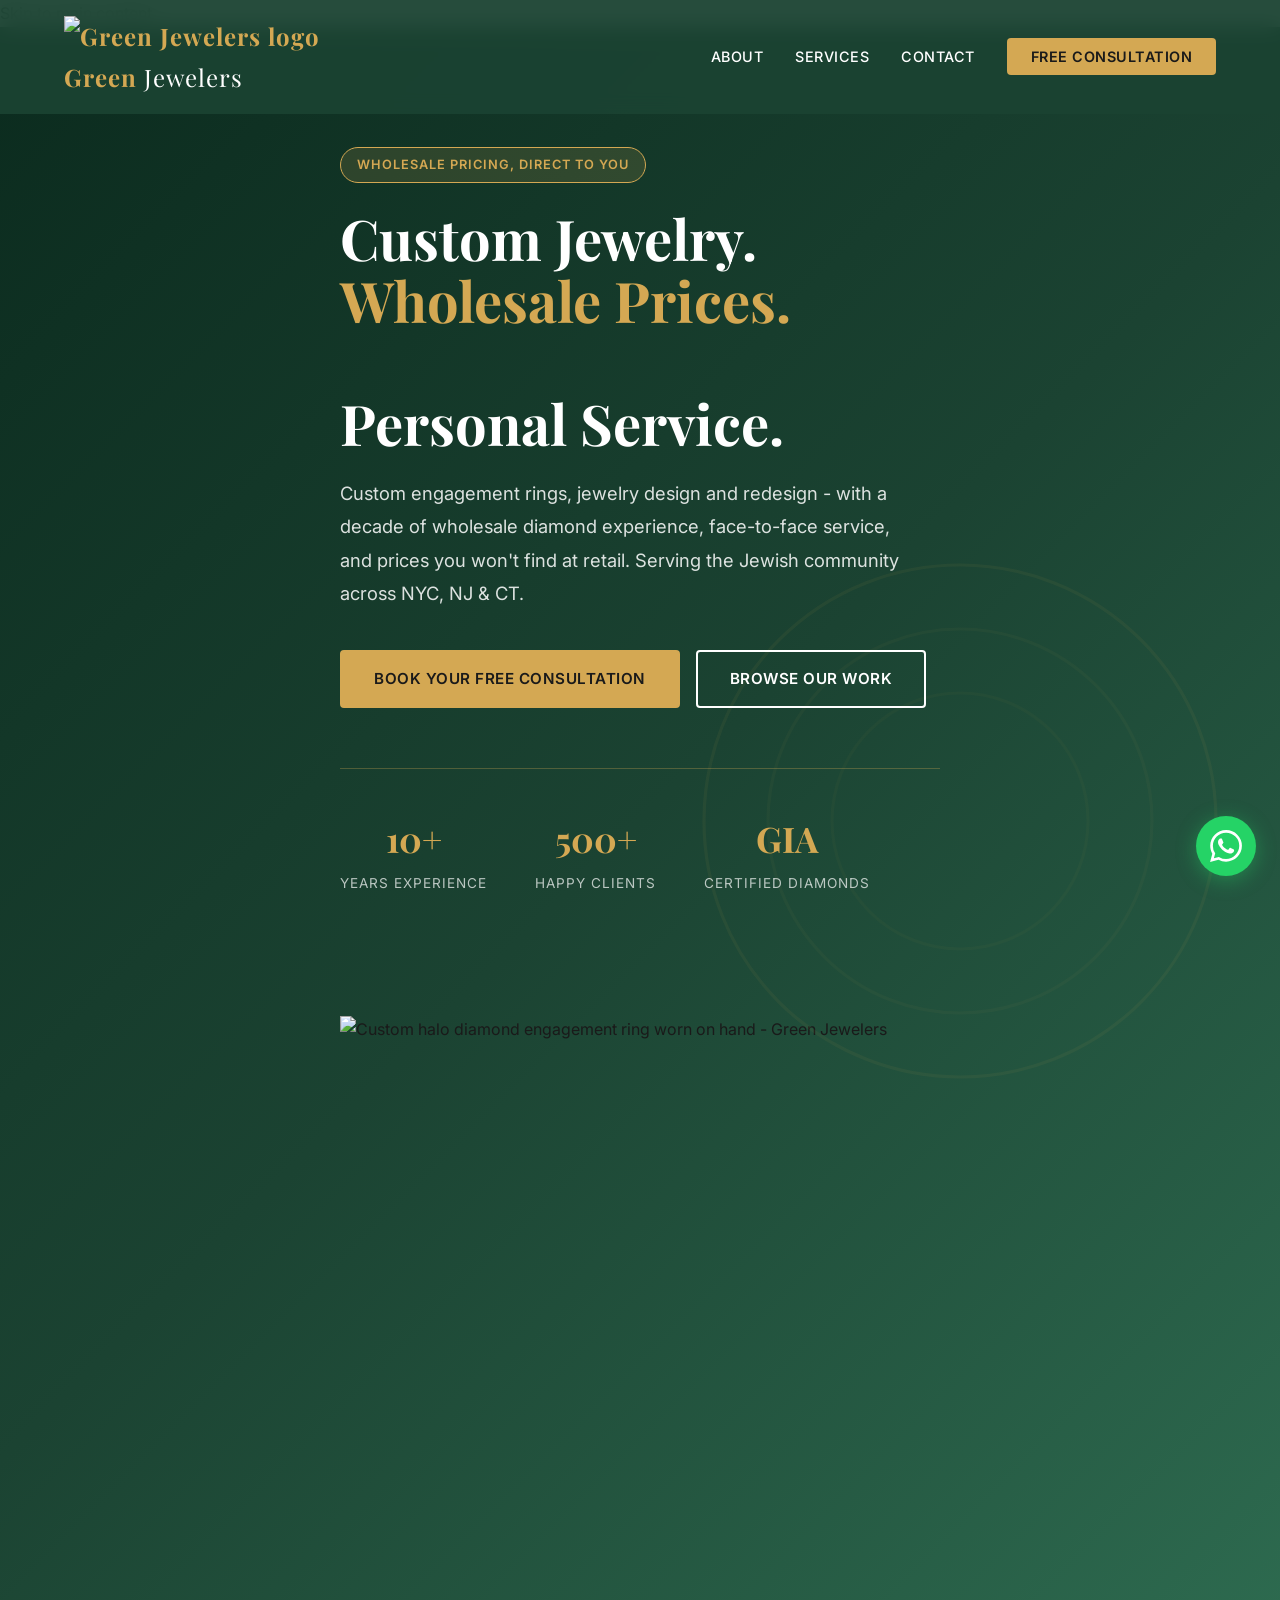
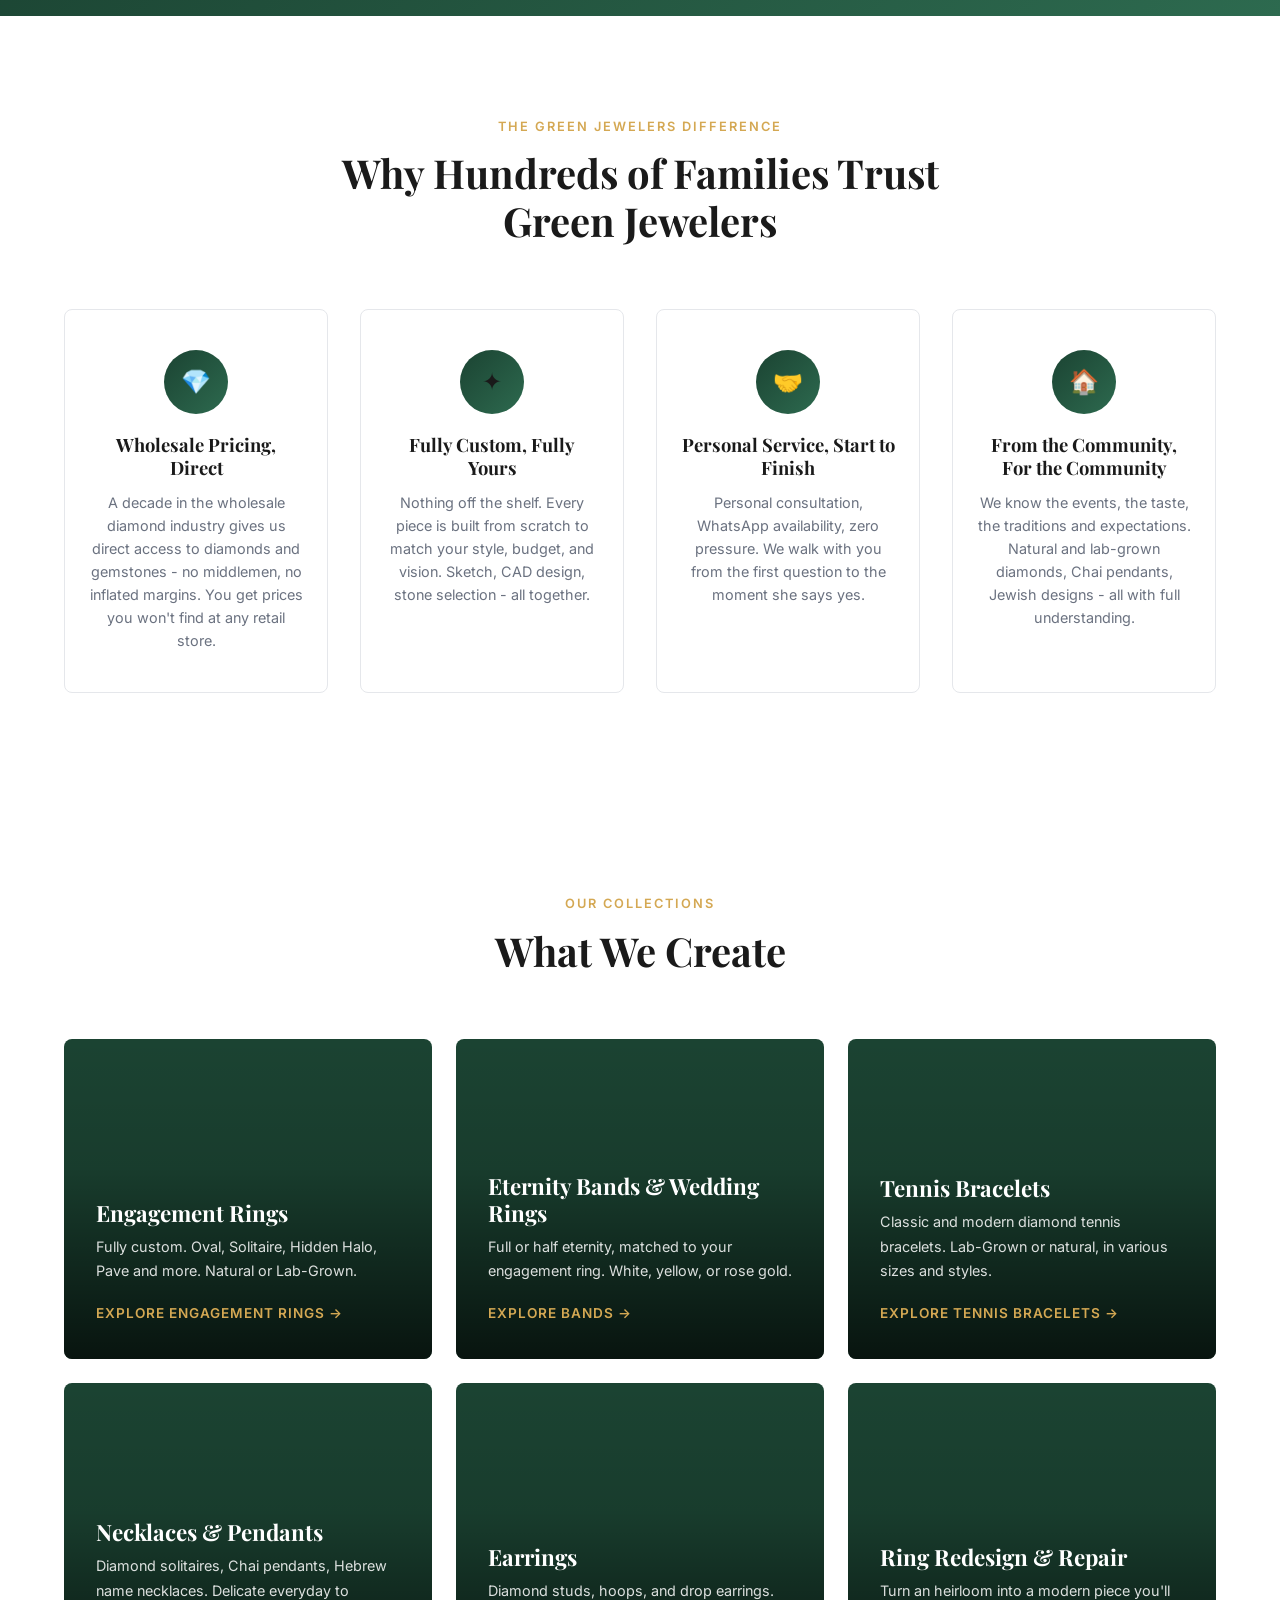
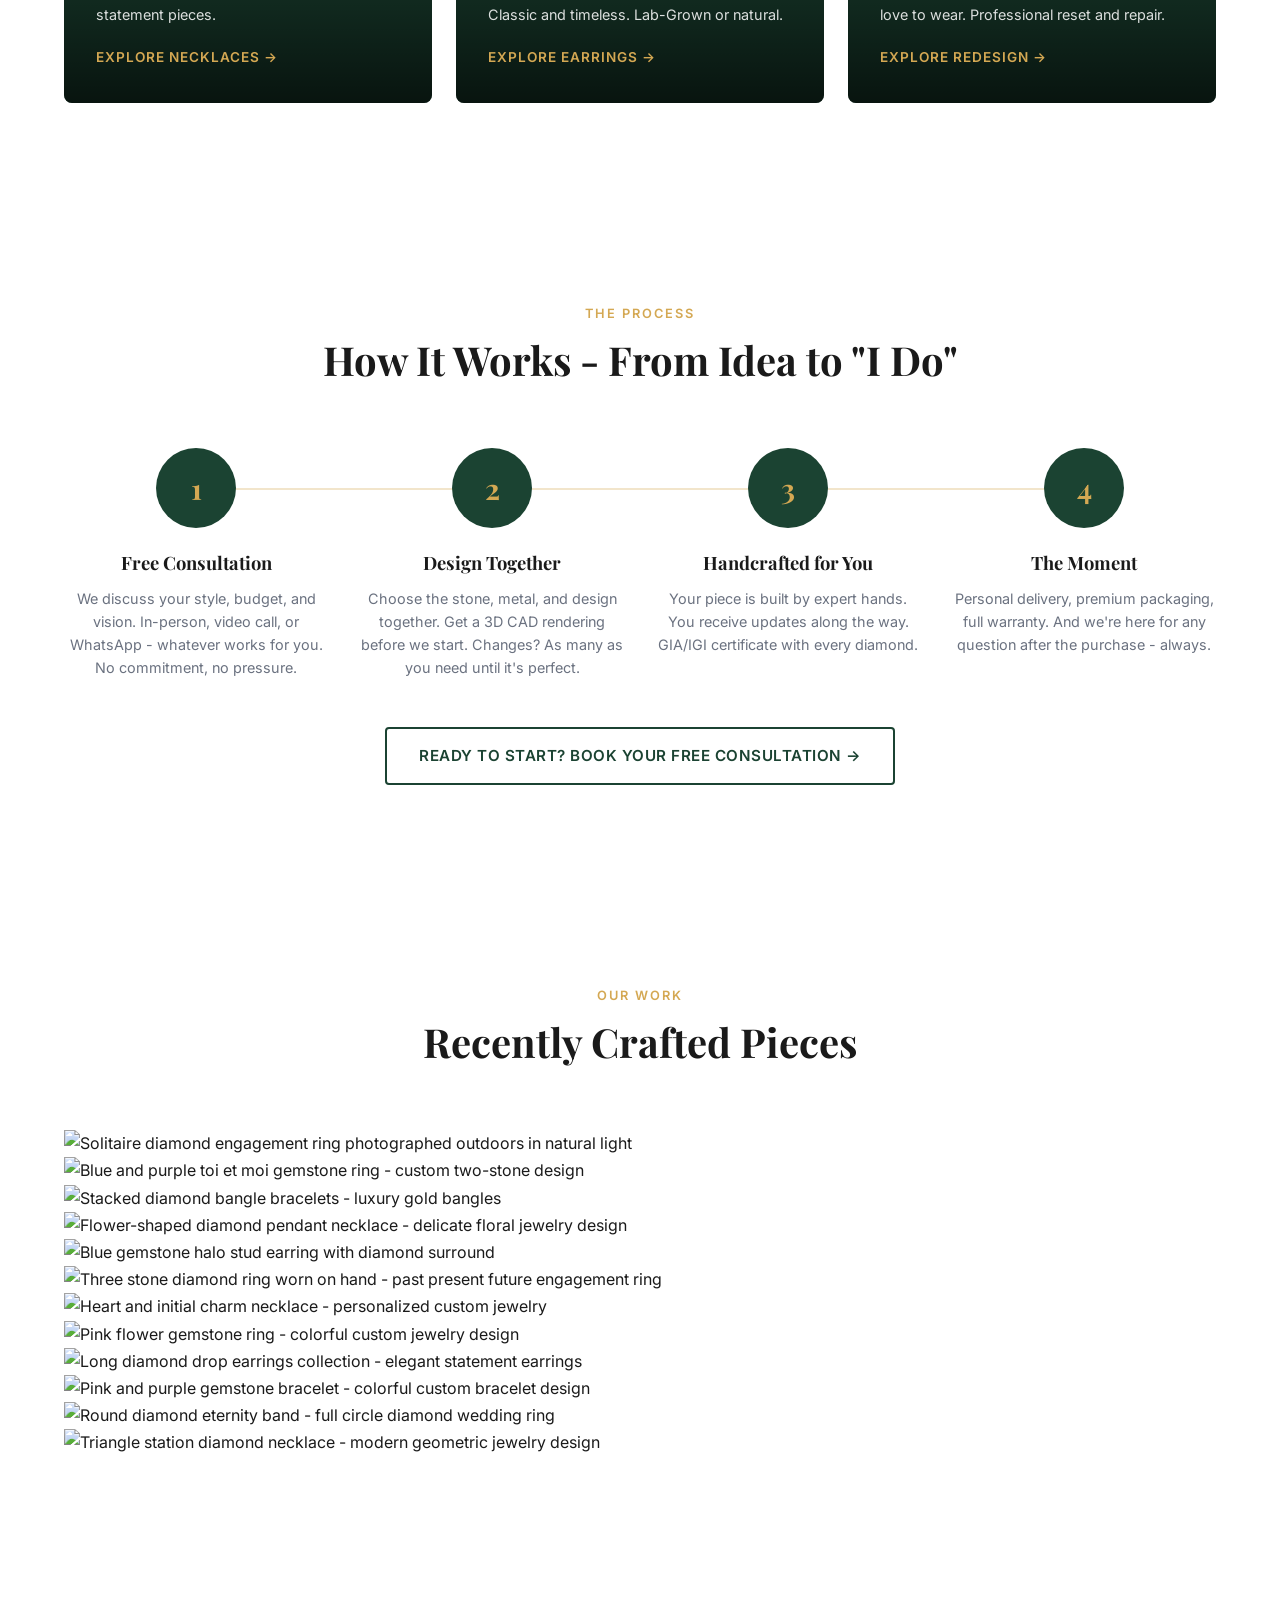
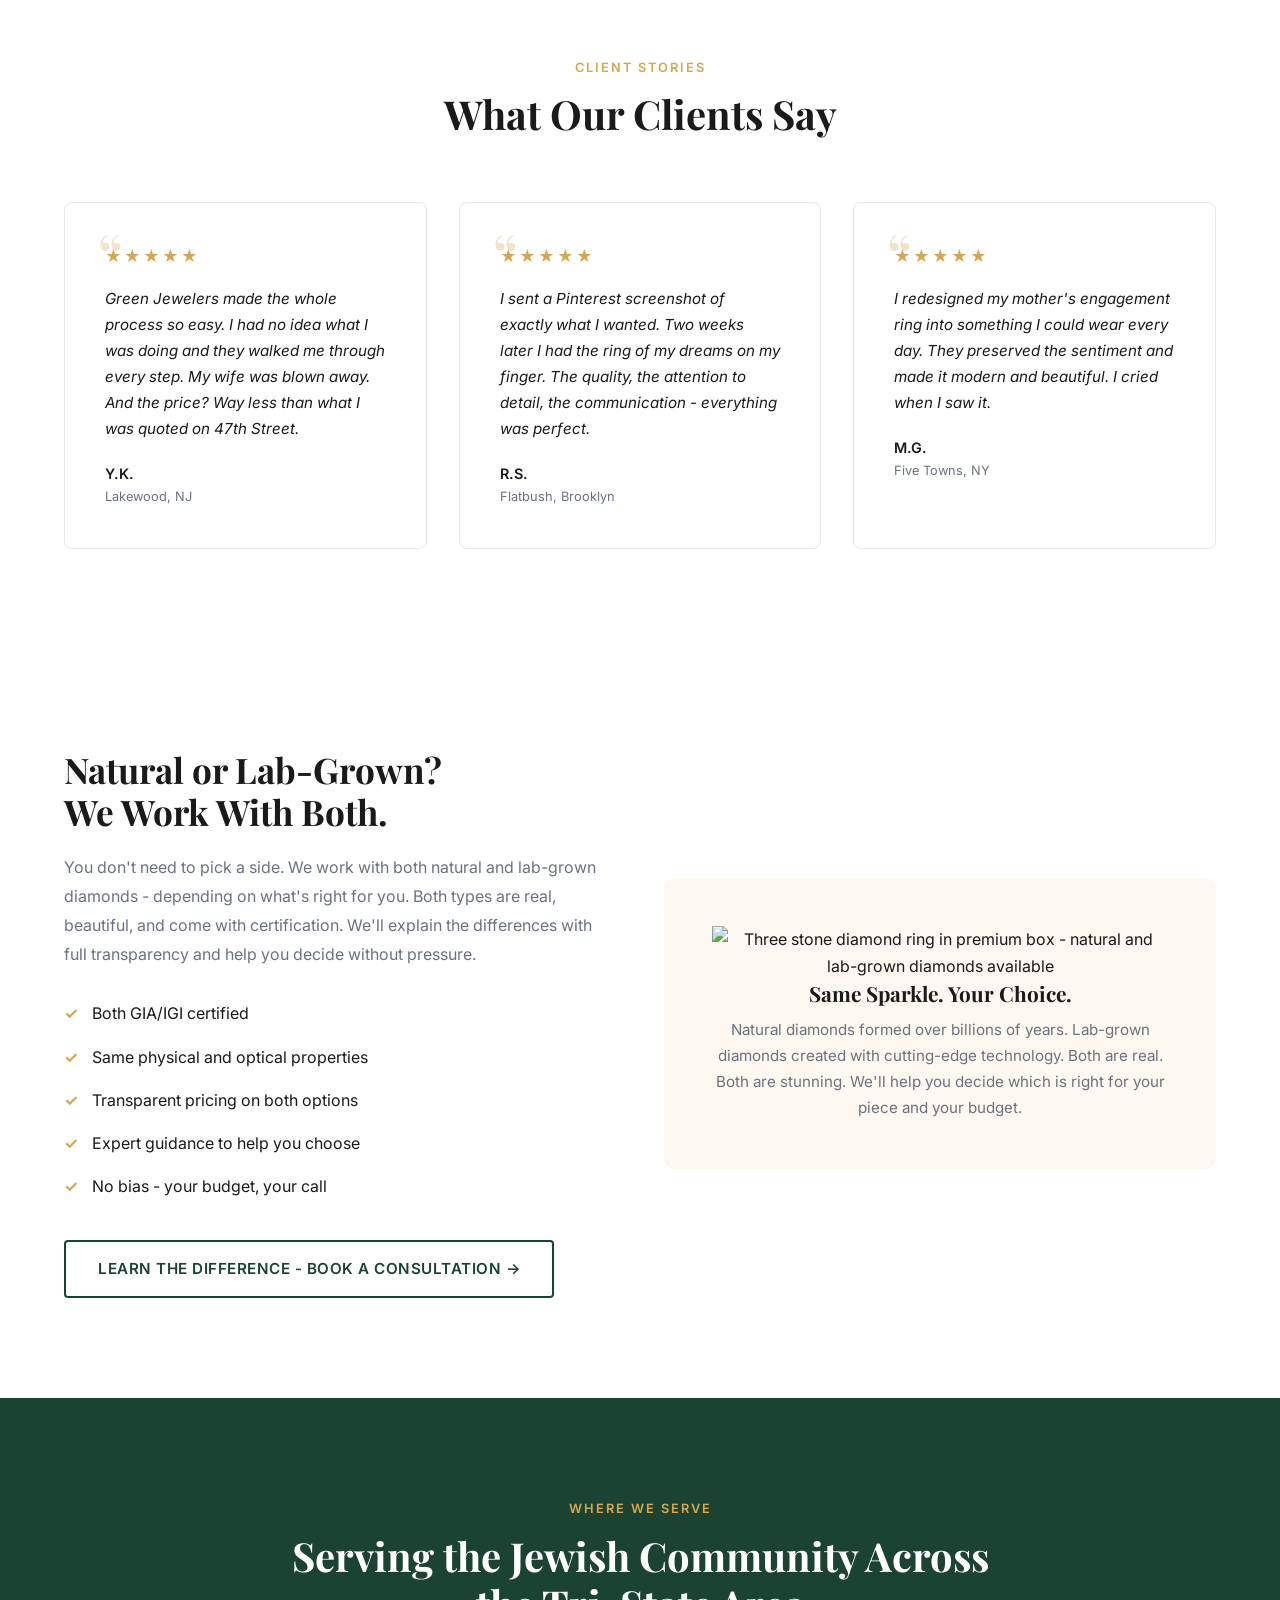
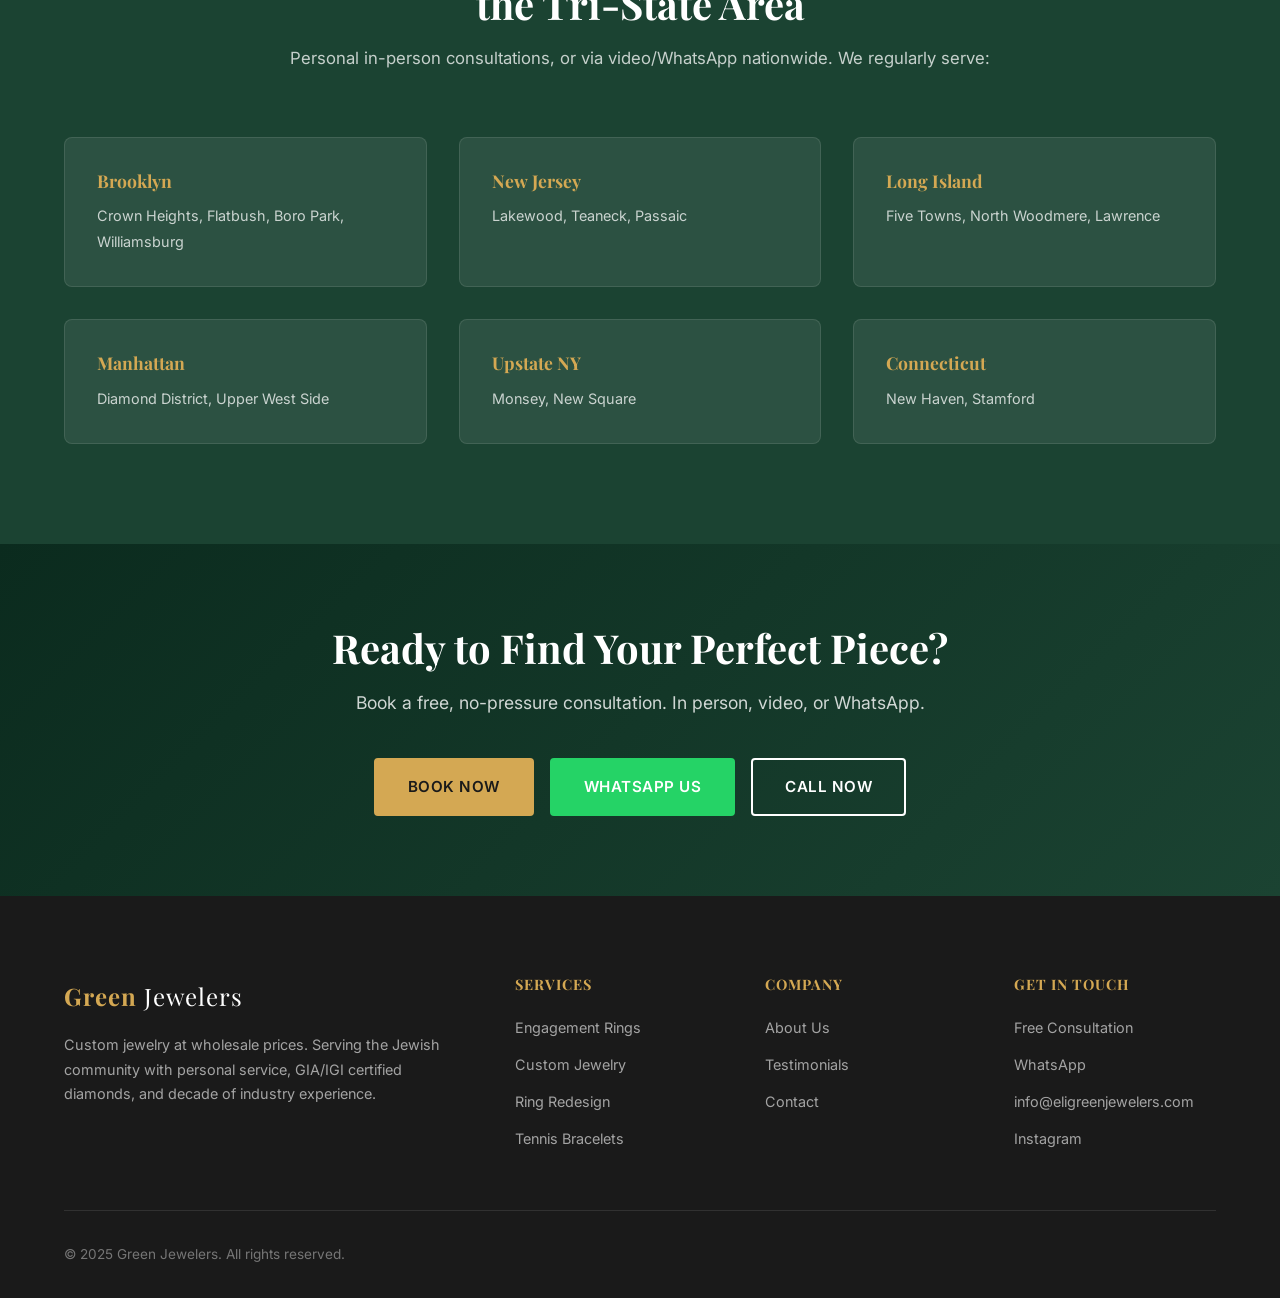
==== commit 126411da: "Update contact info: email to info@eligreenjewelers.com, phone/WhatsApp to 6462763100" ====
--- a/index.html
+++ b/index.html
@@ -20,6 +20,7 @@
 
   <!-- CSS -->
   <link rel="stylesheet" href="css/styles.css">
+  <link rel="stylesheet" href="css/pages.css">
 
   <!-- Schema.org LocalBusiness -->
   <script type="application/ld+json">
@@ -45,12 +46,13 @@
 </head>
 <body>
 
+  <a href="#main" class="skip-link">Skip to main content</a>
+
   <!-- ===== HEADER ===== -->
   <header class="site-header">
     <nav class="nav-wrapper" aria-label="Main navigation">
-      <a href="index.html" class="logo">Green <span>Jewelers</span></a>
+      <a href="index.html" class="logo"><img src="images/green-jewelers-logo.jpg" alt="Green Jewelers logo" class="logo-img"> Green <span>Jewelers</span></a>
       <ul class="nav-links">
-        <li><a href="index.html" class="active">Home</a></li>
         <li><a href="about.html">About</a></li>
         <li><a href="services.html">Services</a></li>
         <li><a href="contact.html">Contact</a></li>
@@ -63,36 +65,43 @@
   </header>
 
   <!-- ===== HERO ===== -->
+  <main id="main">
   <section class="hero" id="hero">
-    <div class="container">
-      <div class="hero-content">
-        <span class="hero-badge">Wholesale Pricing, Direct to You</span>
-        <h1>Custom Jewelry.<br><span class="accent">Wholesale Prices.</span><br>Personal Service.</h1>
-        <p>Custom engagement rings, jewelry design and redesign - with a decade of wholesale diamond experience, face-to-face service, and prices you won't find at retail. Serving the Jewish community across NYC, NJ &amp; CT.</p>
-        <div class="hero-buttons">
-          <a href="contact.html" class="btn btn-primary">Book Your Free Consultation</a>
-          <a href="services.html" class="btn btn-secondary">Browse Our Work</a>
-        </div>
-        <div class="hero-stats">
-          <div class="hero-stat">
-            <span class="number">10+</span>
-            <span class="label">Years Experience</span>
-          </div>
-          <div class="hero-stat">
-            <span class="number">500+</span>
-            <span class="label">Happy Clients</span>
-          </div>
-          <div class="hero-stat">
-            <span class="number">GIA</span>
-            <span class="label">Certified Diamonds</span>
-          </div>
+    <div class="sparkle-container" aria-hidden="true"></div>
+    <div class="container">
+      <div class="hero-grid">
+        <div class="hero-content">
+          <span class="hero-badge">Wholesale Pricing, Direct to You</span>
+          <h1>Custom Jewelry.<br><span class="accent">Wholesale Prices.</span><br>Personal Service.</h1>
+          <p>Custom engagement rings, jewelry design and redesign - with a decade of wholesale diamond experience, face-to-face service, and prices you won't find at retail. Serving the Jewish community across NYC, NJ &amp; CT.</p>
+          <div class="hero-buttons">
+            <a href="contact.html" class="btn btn-primary">Book Your Free Consultation</a>
+            <a href="services.html" class="btn btn-secondary">Browse Our Work</a>
+          </div>
+          <div class="hero-stats">
+            <div class="hero-stat">
+              <span class="number">10+</span>
+              <span class="label">Years Experience</span>
+            </div>
+            <div class="hero-stat">
+              <span class="number">500+</span>
+              <span class="label">Happy Clients</span>
+            </div>
+            <div class="hero-stat">
+              <span class="number">GIA</span>
+              <span class="label">Certified Diamonds</span>
+            </div>
+          </div>
+        </div>
+        <div class="hero-image">
+          <img src="images/halo-diamond-engagement-ring-on-hand.jpg" alt="Custom halo diamond engagement ring worn on hand - Green Jewelers" width="600" height="600" loading="eager">
         </div>
       </div>
     </div>
   </section>
 
   <!-- ===== WHY GREEN JEWELERS ===== -->
-  <section class="section section-cream" id="why-us">
+  <section class="section section-alt" id="why-us">
     <div class="container">
       <div class="section-header">
         <span class="overline">The Green Jewelers Difference</span>
@@ -132,7 +141,8 @@
       </div>
       <div class="categories-grid">
         <a class="category-card" href="services.html#engagement-rings">
-          <div class="card-bg" style="background-color: var(--green-dark);"></div>
+          <div class="card-bg" style="background-image: url('images/oval-engagement-rings-collage.jpg');"></div>
+          <img class="sr-only" src="images/oval-engagement-rings-collage.jpg" alt="Custom oval engagement rings collection by Green Jewelers">
           <div class="category-content">
             <h3>Engagement Rings</h3>
             <p>Fully custom. Oval, Solitaire, Hidden Halo, Pave and more. Natural or Lab-Grown.</p>
@@ -140,7 +150,8 @@
           </div>
         </a>
         <a class="category-card" href="services.html#custom-jewelry">
-          <div class="card-bg" style="background-color: var(--green);"></div>
+          <div class="card-bg" style="background-image: url('images/stacked-diamond-bands-on-fabric.jpg');"></div>
+          <img class="sr-only" src="images/stacked-diamond-bands-on-fabric.jpg" alt="Stacked diamond eternity bands and wedding rings on fabric">
           <div class="category-content">
             <h3>Eternity Bands &amp; Wedding Rings</h3>
             <p>Full or half eternity, matched to your engagement ring. White, yellow, or rose gold.</p>
@@ -148,7 +159,8 @@
           </div>
         </a>
         <a class="category-card" href="services.html#custom-jewelry">
-          <div class="card-bg" style="background-color: var(--green-light);"></div>
+          <div class="card-bg" style="background-image: url('images/diamond-tennis-bracelet-on-wrist.jpg');"></div>
+          <img class="sr-only" src="images/diamond-tennis-bracelet-on-wrist.jpg" alt="Diamond tennis bracelet on wrist - classic lab-grown or natural">
           <div class="category-content">
             <h3>Tennis Bracelets</h3>
             <p>Classic and modern diamond tennis bracelets. Lab-Grown or natural, in various sizes and styles.</p>
@@ -156,7 +168,8 @@
           </div>
         </a>
         <a class="category-card" href="services.html#custom-jewelry">
-          <div class="card-bg" style="background-color: var(--green);"></div>
+          <div class="card-bg" style="background-image: url('images/gold-chai-necklace.jpg');"></div>
+          <img class="sr-only" src="images/gold-chai-necklace.jpg" alt="Gold Chai pendant necklace - Jewish jewelry by Green Jewelers">
           <div class="category-content">
             <h3>Necklaces &amp; Pendants</h3>
             <p>Diamond solitaires, Chai pendants, Hebrew name necklaces. Delicate everyday to statement pieces.</p>
@@ -164,7 +177,8 @@
           </div>
         </a>
         <a class="category-card" href="services.html#custom-jewelry">
-          <div class="card-bg" style="background-color: var(--green-dark);"></div>
+          <div class="card-bg" style="background-image: url('images/round-diamond-stud-earrings.jpg');"></div>
+          <img class="sr-only" src="images/round-diamond-stud-earrings.jpg" alt="Round diamond stud earrings - classic diamond earrings">
           <div class="category-content">
             <h3>Earrings</h3>
             <p>Diamond studs, hoops, and drop earrings. Classic and timeless. Lab-Grown or natural.</p>
@@ -172,7 +186,8 @@
           </div>
         </a>
         <a class="category-card" href="services.html#redesign">
-          <div class="card-bg" style="background-color: var(--green-light);"></div>
+          <div class="card-bg" style="background-image: url('images/jewelry-transformation-before-after-ring.jpg');"></div>
+          <img class="sr-only" src="images/jewelry-transformation-before-after-ring.jpg" alt="Jewelry redesign before and after - ring transformation">
           <div class="category-content">
             <h3>Ring Redesign &amp; Repair</h3>
             <p>Turn an heirloom into a modern piece you'll love to wear. Professional reset and repair.</p>
@@ -184,7 +199,7 @@
   </section>
 
   <!-- ===== HOW IT WORKS ===== -->
-  <section class="section section-cream" id="process">
+  <section class="section section-alt" id="process">
     <div class="container">
       <div class="section-header">
         <span class="overline">The Process</span>
@@ -214,6 +229,54 @@
       </div>
       <div class="text-center" style="margin-top: 48px;">
         <a href="contact.html" class="btn btn-outline">Ready to Start? Book Your Free Consultation &rarr;</a>
+      </div>
+    </div>
+  </section>
+
+  <!-- ===== OUR WORK GALLERY ===== -->
+  <section class="section section-alt" id="gallery">
+    <div class="container">
+      <div class="section-header">
+        <span class="overline">Our Work</span>
+        <h2>Recently Crafted Pieces</h2>
+      </div>
+      <div class="gallery-grid">
+        <div class="gallery-item">
+          <img src="images/solitaire-diamond-ring-outdoors.jpg" alt="Solitaire diamond engagement ring photographed outdoors in natural light" loading="lazy">
+        </div>
+        <div class="gallery-item">
+          <img src="images/blue-purple-toi-et-moi-ring.jpg" alt="Blue and purple toi et moi gemstone ring - custom two-stone design" loading="lazy">
+        </div>
+        <div class="gallery-item">
+          <img src="images/diamond-bangles-stack.jpg" alt="Stacked diamond bangle bracelets - luxury gold bangles" loading="lazy">
+        </div>
+        <div class="gallery-item">
+          <img src="images/flower-pendant-necklace.jpg" alt="Flower-shaped diamond pendant necklace - delicate floral jewelry design" loading="lazy">
+        </div>
+        <div class="gallery-item">
+          <img src="images/blue-halo-stud-earring.jpg" alt="Blue gemstone halo stud earring with diamond surround" loading="lazy">
+        </div>
+        <div class="gallery-item">
+          <img src="images/three-stone-diamond-ring-on-hand.jpg" alt="Three stone diamond ring worn on hand - past present future engagement ring" loading="lazy">
+        </div>
+        <div class="gallery-item">
+          <img src="images/heart-and-initial-charm-necklace.jpg" alt="Heart and initial charm necklace - personalized custom jewelry" loading="lazy">
+        </div>
+        <div class="gallery-item">
+          <img src="images/pink-flower-gemstone-ring.jpg" alt="Pink flower gemstone ring - colorful custom jewelry design" loading="lazy">
+        </div>
+        <div class="gallery-item">
+          <img src="images/long-diamond-drop-earrings-collage.jpg" alt="Long diamond drop earrings collection - elegant statement earrings" loading="lazy">
+        </div>
+        <div class="gallery-item">
+          <img src="images/pink-purple-gemstone-bracelet.jpg" alt="Pink and purple gemstone bracelet - colorful custom bracelet design" loading="lazy">
+        </div>
+        <div class="gallery-item">
+          <img src="images/round-diamond-eternity-band.jpg" alt="Round diamond eternity band - full circle diamond wedding ring" loading="lazy">
+        </div>
+        <div class="gallery-item">
+          <img src="images/triangle-station-necklace.jpg" alt="Triangle station diamond necklace - modern geometric jewelry design" loading="lazy">
+        </div>
       </div>
     </div>
   </section>
@@ -249,7 +312,7 @@
   </section>
 
   <!-- ===== LAB VS NATURAL ===== -->
-  <section class="section section-cream" id="lab-vs-natural">
+  <section class="section section-alt" id="lab-vs-natural">
     <div class="container">
       <div class="comparison-wrapper">
         <div class="comparison-text">
@@ -265,8 +328,8 @@
           <a href="contact.html" class="btn btn-outline">Learn the Difference - Book a Consultation &rarr;</a>
         </div>
         <div class="comparison-visual">
+          <img src="images/three-stone-diamond-ring-in-box.jpg" alt="Three stone diamond ring in premium box - natural and lab-grown diamonds available" loading="lazy">
           <div>
-            <div class="diamond-icon" aria-hidden="true">&#x1F48E;</div>
             <h3 style="font-size: 1.3rem; margin-bottom: 12px;">Same Sparkle. Your Choice.</h3>
             <p style="color: var(--gray); font-size: 0.95rem;">Natural diamonds formed over billions of years. Lab-grown diamonds created with cutting-edge technology. Both are real. Both are stunning. We'll help you decide which is right for your piece and your budget.</p>
           </div>
@@ -319,11 +382,12 @@
       <p>Book a free, no-pressure consultation. In person, video, or WhatsApp.</p>
       <div class="cta-buttons">
         <a href="contact.html" class="btn btn-primary">Book Now</a>
-        <a href="https://wa.me/1234567890" class="btn btn-whatsapp" target="_blank" rel="noopener">WhatsApp Us</a>
-        <a href="tel:+1234567890" class="btn btn-secondary">Call Now</a>
-      </div>
-    </div>
-  </section>
+        <a href="https://wa.me/16462763100" class="btn btn-whatsapp" target="_blank" rel="noopener">WhatsApp Us</a>
+        <a href="tel:+16462763100" class="btn btn-secondary">Call Now</a>
+      </div>
+    </div>
+  </section>
+  </main>
 
   <!-- ===== FOOTER ===== -->
   <footer class="site-footer">
@@ -354,8 +418,8 @@
           <h4>Get in Touch</h4>
           <ul>
             <li><a href="contact.html">Free Consultation</a></li>
-            <li><a href="https://wa.me/1234567890" target="_blank" rel="noopener">WhatsApp</a></li>
-            <li><a href="mailto:info@greenjewelers.com">info@greenjewelers.com</a></li>
+            <li><a href="https://wa.me/16462763100" target="_blank" rel="noopener">WhatsApp</a></li>
+            <li><a href="mailto:info@eligreenjewelers.com">info@eligreenjewelers.com</a></li>
             <li><a href="https://www.instagram.com/green_jewelers/" target="_blank" rel="noopener">Instagram</a></li>
           </ul>
         </div>
@@ -367,7 +431,7 @@
   </footer>
 
   <!-- WhatsApp Float -->
-  <a href="https://wa.me/1234567890" class="whatsapp-float" target="_blank" rel="noopener" aria-label="Chat on WhatsApp">
+  <a href="https://wa.me/16462763100" class="whatsapp-float" target="_blank" rel="noopener" aria-label="Chat on WhatsApp">
     <svg width="24" height="24" viewBox="0 0 24 24" fill="currentColor"><path d="M17.472 14.382c-.297-.149-1.758-.867-2.03-.967-.273-.099-.471-.148-.67.15-.197.297-.767.966-.94 1.164-.173.199-.347.223-.644.075-.297-.15-1.255-.463-2.39-1.475-.883-.788-1.48-1.761-1.653-2.059-.173-.297-.018-.458.13-.606.134-.133.298-.347.446-.52.149-.174.198-.298.298-.497.099-.198.05-.371-.025-.52-.075-.149-.669-1.612-.916-2.207-.242-.579-.487-.5-.669-.51-.173-.008-.371-.01-.57-.01-.198 0-.52.074-.792.372-.272.297-1.04 1.016-1.04 2.479 0 1.462 1.065 2.875 1.213 3.074.149.198 2.096 3.2 5.077 4.487.709.306 1.262.489 1.694.625.712.227 1.36.195 1.871.118.571-.085 1.758-.719 2.006-1.413.248-.694.248-1.289.173-1.413-.074-.124-.272-.198-.57-.347m-5.421 7.403h-.004a9.87 9.87 0 01-5.031-1.378l-.361-.214-3.741.982.998-3.648-.235-.374a9.86 9.86 0 01-1.51-5.26c.001-5.45 4.436-9.884 9.888-9.884 2.64 0 5.122 1.03 6.988 2.898a9.825 9.825 0 012.893 6.994c-.003 5.45-4.437 9.884-9.885 9.884m8.413-18.297A11.815 11.815 0 0012.05 0C5.495 0 .16 5.335.157 11.892c0 2.096.547 4.142 1.588 5.945L.057 24l6.305-1.654a11.882 11.882 0 005.683 1.448h.005c6.554 0 11.89-5.335 11.893-11.893a11.821 11.821 0 00-3.48-8.413z"/></svg>
   </a>
 
--- a/css/pages.css
+++ b/css/pages.css
@@ -0,0 +1,417 @@
+/* ===== Additional Page Styles ===== */
+
+/* --- About Page --- */
+.about-hero {
+  background: linear-gradient(135deg, var(--green-dark), var(--green));
+  padding: 160px 0 80px;
+  text-align: center;
+}
+
+.about-hero h1 {
+  font-size: 3rem;
+  color: var(--white);
+  margin-bottom: 16px;
+}
+
+.about-hero p {
+  color: rgba(255, 255, 255, 0.75);
+  font-size: 1.1rem;
+  max-width: 600px;
+  margin: 0 auto;
+}
+
+.about-story {
+  max-width: 800px;
+  margin: 0 auto;
+}
+
+.about-story p {
+  font-size: 1.05rem;
+  line-height: 1.9;
+  color: var(--dark);
+  margin-bottom: 24px;
+}
+
+.about-story p:first-of-type::first-letter {
+  font-family: var(--font-heading);
+  font-size: 3.5rem;
+  float: left;
+  line-height: 1;
+  padding-right: 12px;
+  color: var(--gold);
+  font-weight: 700;
+}
+
+.about-values-grid {
+  display: grid;
+  grid-template-columns: repeat(3, 1fr);
+  gap: 32px;
+  margin-top: 64px;
+}
+
+.about-value {
+  text-align: center;
+  padding: 40px 24px;
+}
+
+.about-value-icon {
+  font-size: 2.5rem;
+  margin-bottom: 16px;
+}
+
+.about-value h3 {
+  font-size: 1.15rem;
+  margin-bottom: 12px;
+}
+
+.about-value p {
+  font-size: 0.9rem !important;
+  color: var(--gray);
+  margin-bottom: 0 !important;
+}
+
+/* --- Services Page --- */
+.services-hero {
+  background: linear-gradient(135deg, var(--green-dark), var(--green));
+  padding: 160px 0 80px;
+  text-align: center;
+}
+
+.services-hero h1 {
+  font-size: 3rem;
+  color: var(--white);
+  margin-bottom: 16px;
+}
+
+.services-hero p {
+  color: rgba(255, 255, 255, 0.75);
+  font-size: 1.1rem;
+  max-width: 600px;
+  margin: 0 auto;
+}
+
+.service-section {
+  padding: 80px 0;
+  border-bottom: 1px solid var(--gray-light);
+}
+
+.service-section:last-of-type {
+  border-bottom: none;
+}
+
+.service-layout {
+  display: grid;
+  grid-template-columns: 1fr 1fr;
+  gap: 64px;
+  align-items: center;
+}
+
+.service-layout.reverse {
+  direction: rtl;
+}
+
+.service-layout.reverse > * {
+  direction: ltr;
+}
+
+.service-text .overline {
+  color: var(--gold);
+  font-size: 0.8rem;
+  font-weight: 600;
+  letter-spacing: 2px;
+  text-transform: uppercase;
+  margin-bottom: 12px;
+  display: block;
+}
+
+.service-text h2 {
+  font-size: 2rem;
+  margin-bottom: 20px;
+}
+
+.service-text p {
+  color: var(--gray);
+  line-height: 1.8;
+  margin-bottom: 24px;
+}
+
+.service-features {
+  list-style: none;
+  margin-bottom: 32px;
+}
+
+.service-features li {
+  display: flex;
+  align-items: flex-start;
+  gap: 12px;
+  padding: 8px 0;
+}
+
+.service-features li::before {
+  content: "\2666";
+  color: var(--gold);
+  font-size: 0.7rem;
+  margin-top: 6px;
+  flex-shrink: 0;
+}
+
+.service-visual {
+  background: var(--cream);
+  border-radius: 12px;
+  padding: 64px;
+  display: flex;
+  align-items: center;
+  justify-content: center;
+  min-height: 400px;
+}
+
+.service-visual .placeholder-icon {
+  font-size: 5rem;
+  opacity: 0.8;
+}
+
+/* --- Contact Page --- */
+.contact-hero {
+  background: linear-gradient(135deg, var(--green-dark), var(--green));
+  padding: 160px 0 80px;
+  text-align: center;
+}
+
+.contact-hero h1 {
+  font-size: 3rem;
+  color: var(--white);
+  margin-bottom: 16px;
+}
+
+.contact-hero p {
+  color: rgba(255, 255, 255, 0.75);
+  font-size: 1.1rem;
+  max-width: 600px;
+  margin: 0 auto;
+}
+
+.meeting-options {
+  display: grid;
+  grid-template-columns: repeat(3, 1fr);
+  gap: 24px;
+  margin-bottom: 64px;
+}
+
+.meeting-card {
+  text-align: center;
+  padding: 40px 24px;
+  background: var(--white);
+  border-radius: 8px;
+  border: 1px solid var(--gray-light);
+  transition: all var(--transition);
+}
+
+.meeting-card:hover {
+  border-color: var(--gold);
+  box-shadow: 0 8px 32px rgba(0, 0, 0, 0.06);
+}
+
+.meeting-icon {
+  font-size: 2.5rem;
+  margin-bottom: 16px;
+}
+
+.meeting-card h3 {
+  font-size: 1.1rem;
+  margin-bottom: 8px;
+}
+
+.meeting-card p {
+  color: var(--gray);
+  font-size: 0.9rem;
+}
+
+/* --- FAQ Section --- */
+.faq-list {
+  max-width: 800px;
+  margin: 0 auto;
+}
+
+.faq-item {
+  border-bottom: 1px solid var(--gray-light);
+}
+
+.faq-question {
+  width: 100%;
+  padding: 24px 0;
+  background: none;
+  border: none;
+  font-family: var(--font-body);
+  font-size: 1.05rem;
+  font-weight: 600;
+  color: var(--dark);
+  cursor: pointer;
+  display: flex;
+  justify-content: space-between;
+  align-items: center;
+  text-align: left;
+}
+
+.faq-question::after {
+  content: '+';
+  font-size: 1.5rem;
+  color: var(--gold);
+  transition: transform var(--transition);
+  flex-shrink: 0;
+  margin-left: 16px;
+}
+
+.faq-item.active .faq-question::after {
+  content: '\2212';
+}
+
+.faq-answer {
+  max-height: 0;
+  overflow: hidden;
+  transition: max-height 0.4s ease;
+}
+
+.faq-answer p {
+  padding-bottom: 24px;
+  color: var(--gray);
+  line-height: 1.8;
+}
+
+.faq-item.active .faq-answer {
+  max-height: 500px;
+}
+
+/* --- Gallery / Instagram Preview --- */
+.instagram-grid {
+  display: grid;
+  grid-template-columns: repeat(4, 1fr);
+  gap: 4px;
+}
+
+.instagram-grid a {
+  position: relative;
+  display: block;
+  aspect-ratio: 1;
+  overflow: hidden;
+  background: var(--cream);
+}
+
+.instagram-grid a::after {
+  content: '\f16d';
+  position: absolute;
+  inset: 0;
+  background: rgba(27, 67, 50, 0.7);
+  display: flex;
+  align-items: center;
+  justify-content: center;
+  color: var(--white);
+  font-size: 1.5rem;
+  opacity: 0;
+  transition: opacity var(--transition);
+}
+
+.instagram-grid a:hover::after {
+  opacity: 1;
+}
+
+/* --- Responsive --- */
+
+/* --- Check List & Trust List (Contact Page) --- */
+.check-list {
+  list-style: none;
+  padding: 0;
+  margin: 0 0 32px;
+}
+
+.check-list li {
+  padding: 10px 0 10px 28px;
+  position: relative;
+}
+
+.check-list li::before {
+  content: '\2713';
+  position: absolute;
+  left: 0;
+  color: var(--gold);
+  font-weight: 700;
+}
+
+.trust-heading {
+  margin-bottom: 16px;
+}
+
+.trust-list {
+  list-style: none;
+  padding: 0;
+}
+
+.trust-list li {
+  padding: 6px 0;
+  display: flex;
+  align-items: center;
+  gap: 10px;
+}
+
+.trust-list li::before {
+  content: '\2713';
+  color: var(--gold);
+  flex-shrink: 0;
+}
+
+/* --- Service Buttons Row --- */
+.service-buttons {
+  display: flex;
+  gap: 12px;
+  flex-wrap: wrap;
+}
+
+/* --- Direct Contact Block --- */
+.direct-contact {
+  text-align: center;
+  margin-top: 64px;
+  padding-top: 48px;
+  border-top: 1px solid var(--gray-light);
+}
+
+.direct-contact > p {
+  color: var(--gray);
+  margin-bottom: 24px;
+}
+
+.direct-contact-buttons {
+  display: flex;
+  justify-content: center;
+  gap: 24px;
+  flex-wrap: wrap;
+}
+
+@media (max-width: 768px) {
+  .about-hero h1,
+  .services-hero h1,
+  .contact-hero h1 {
+    font-size: 2.2rem;
+  }
+
+  .about-values-grid {
+    grid-template-columns: 1fr;
+  }
+
+  .service-layout,
+  .service-layout.reverse {
+    grid-template-columns: 1fr;
+    direction: ltr;
+  }
+
+  .service-visual {
+    min-height: 240px;
+    padding: 40px;
+  }
+
+  .meeting-options {
+    grid-template-columns: 1fr;
+  }
+
+  .instagram-grid {
+    grid-template-columns: repeat(2, 1fr);
+  }
+}
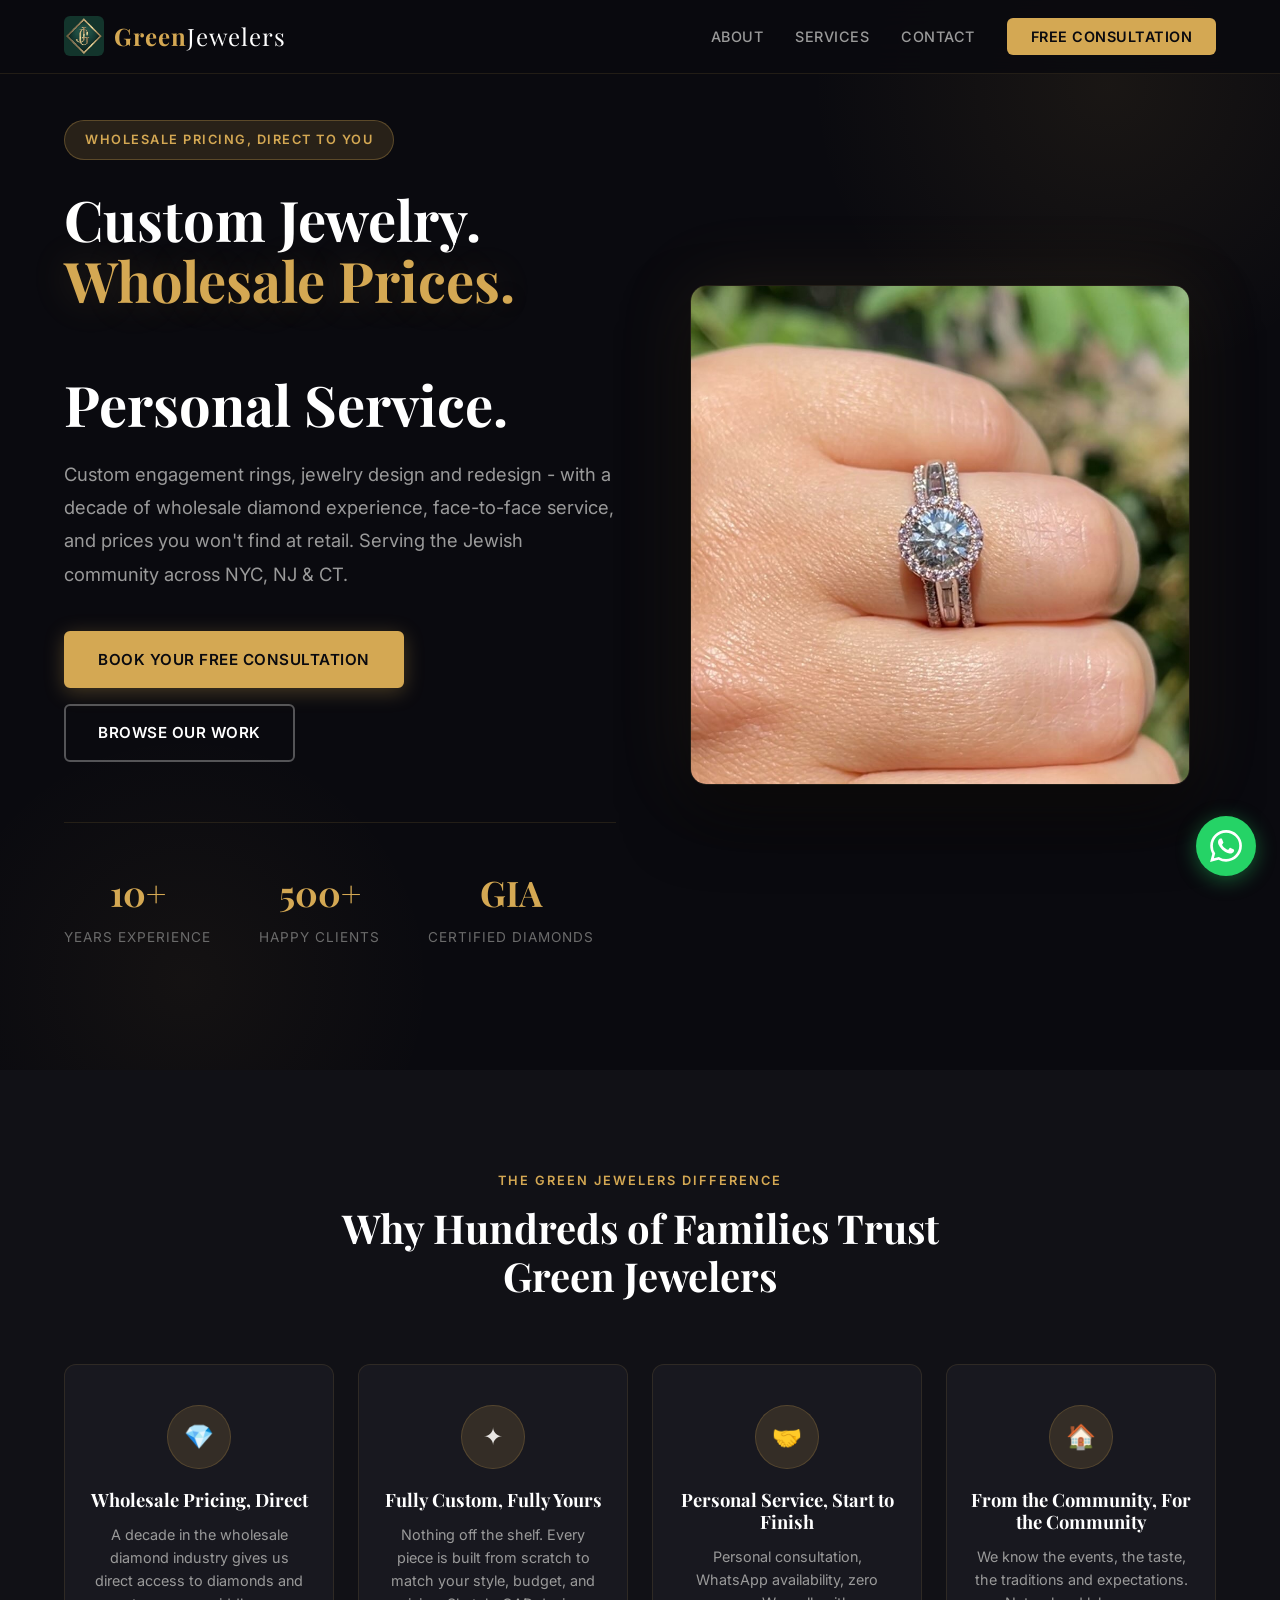
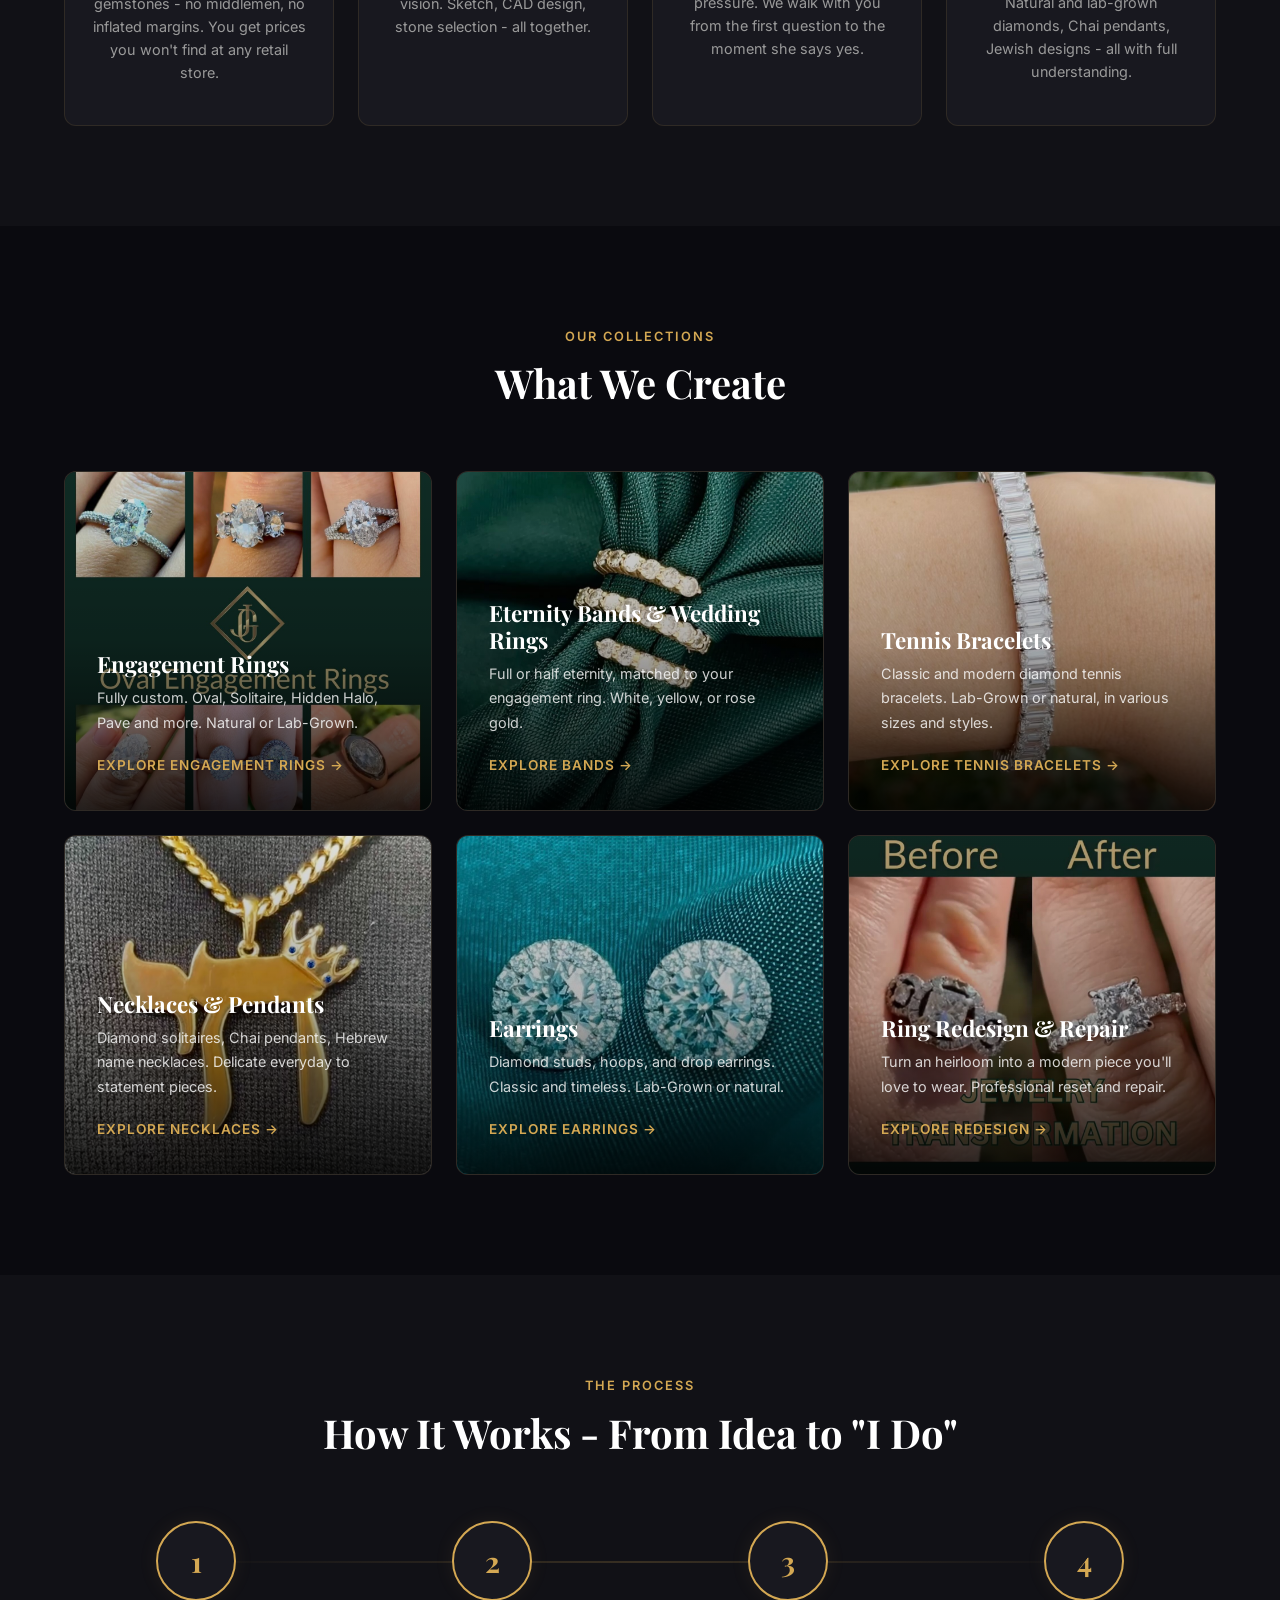
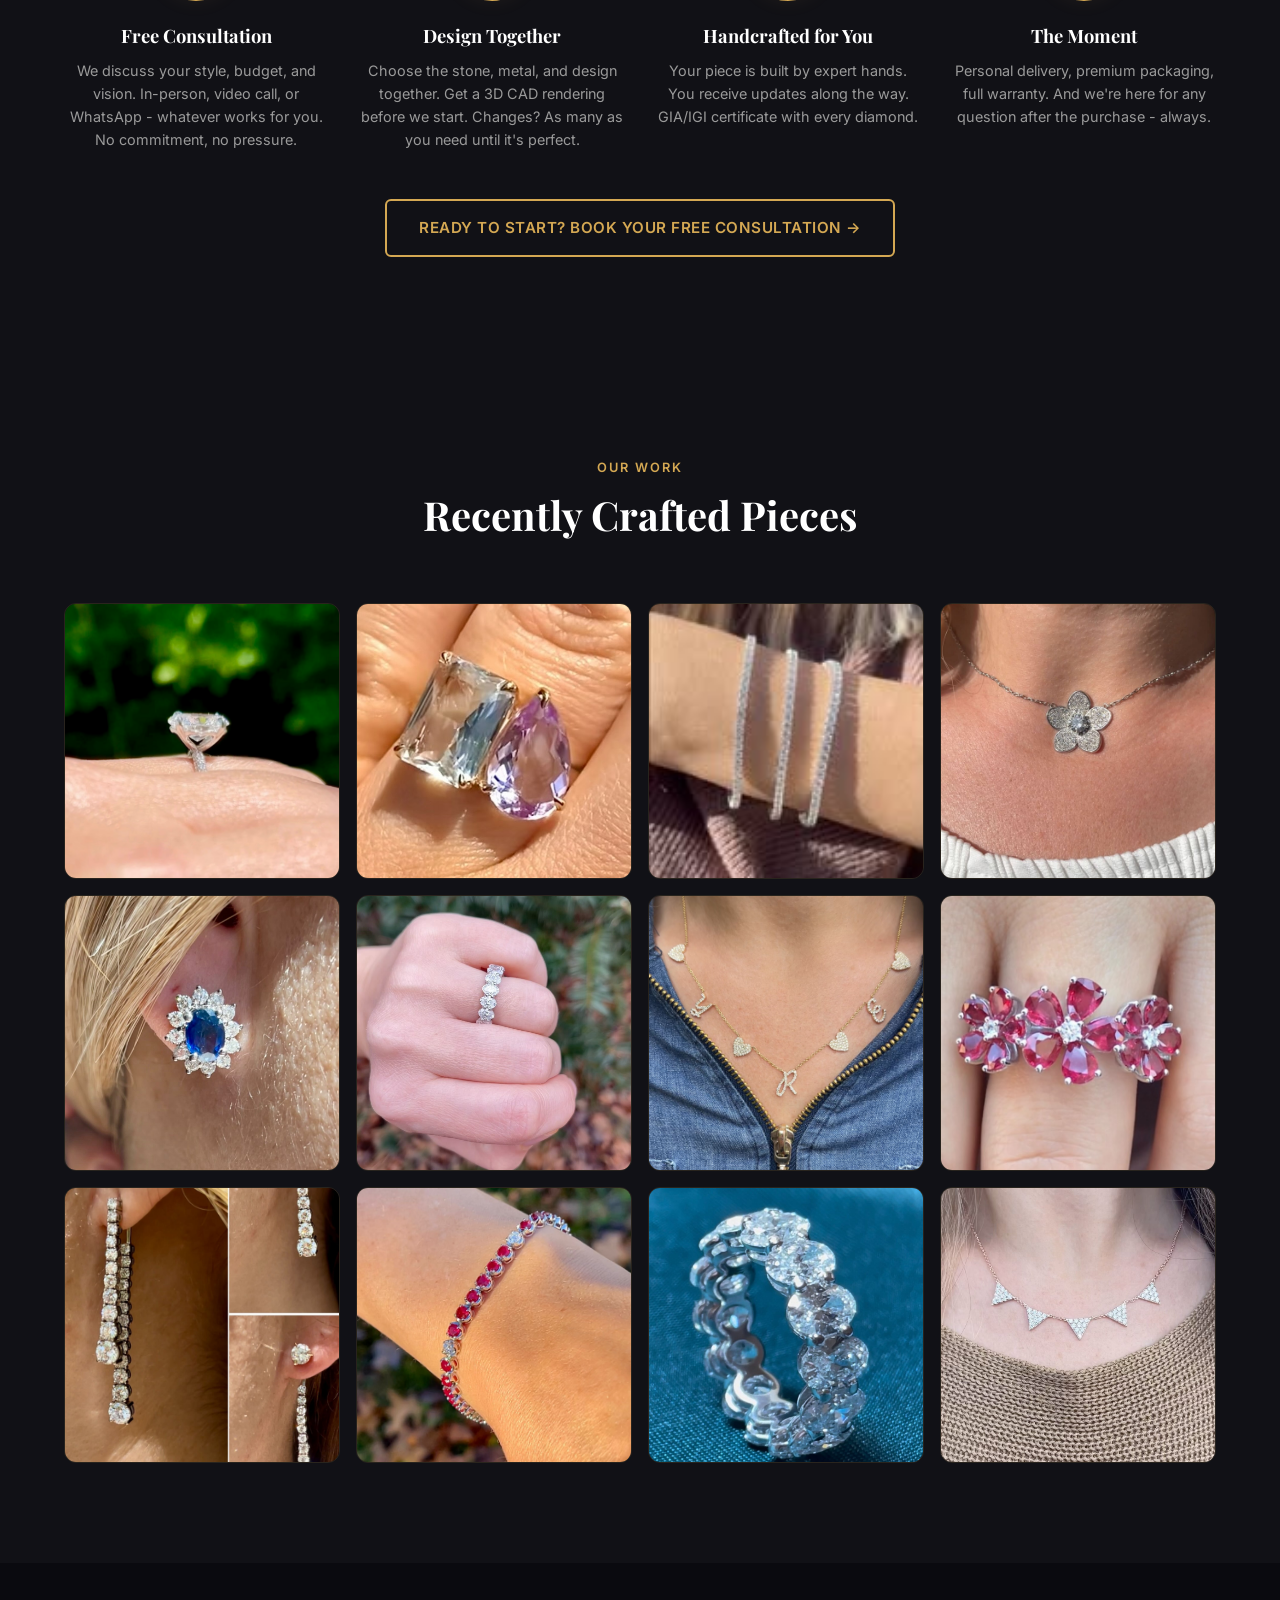
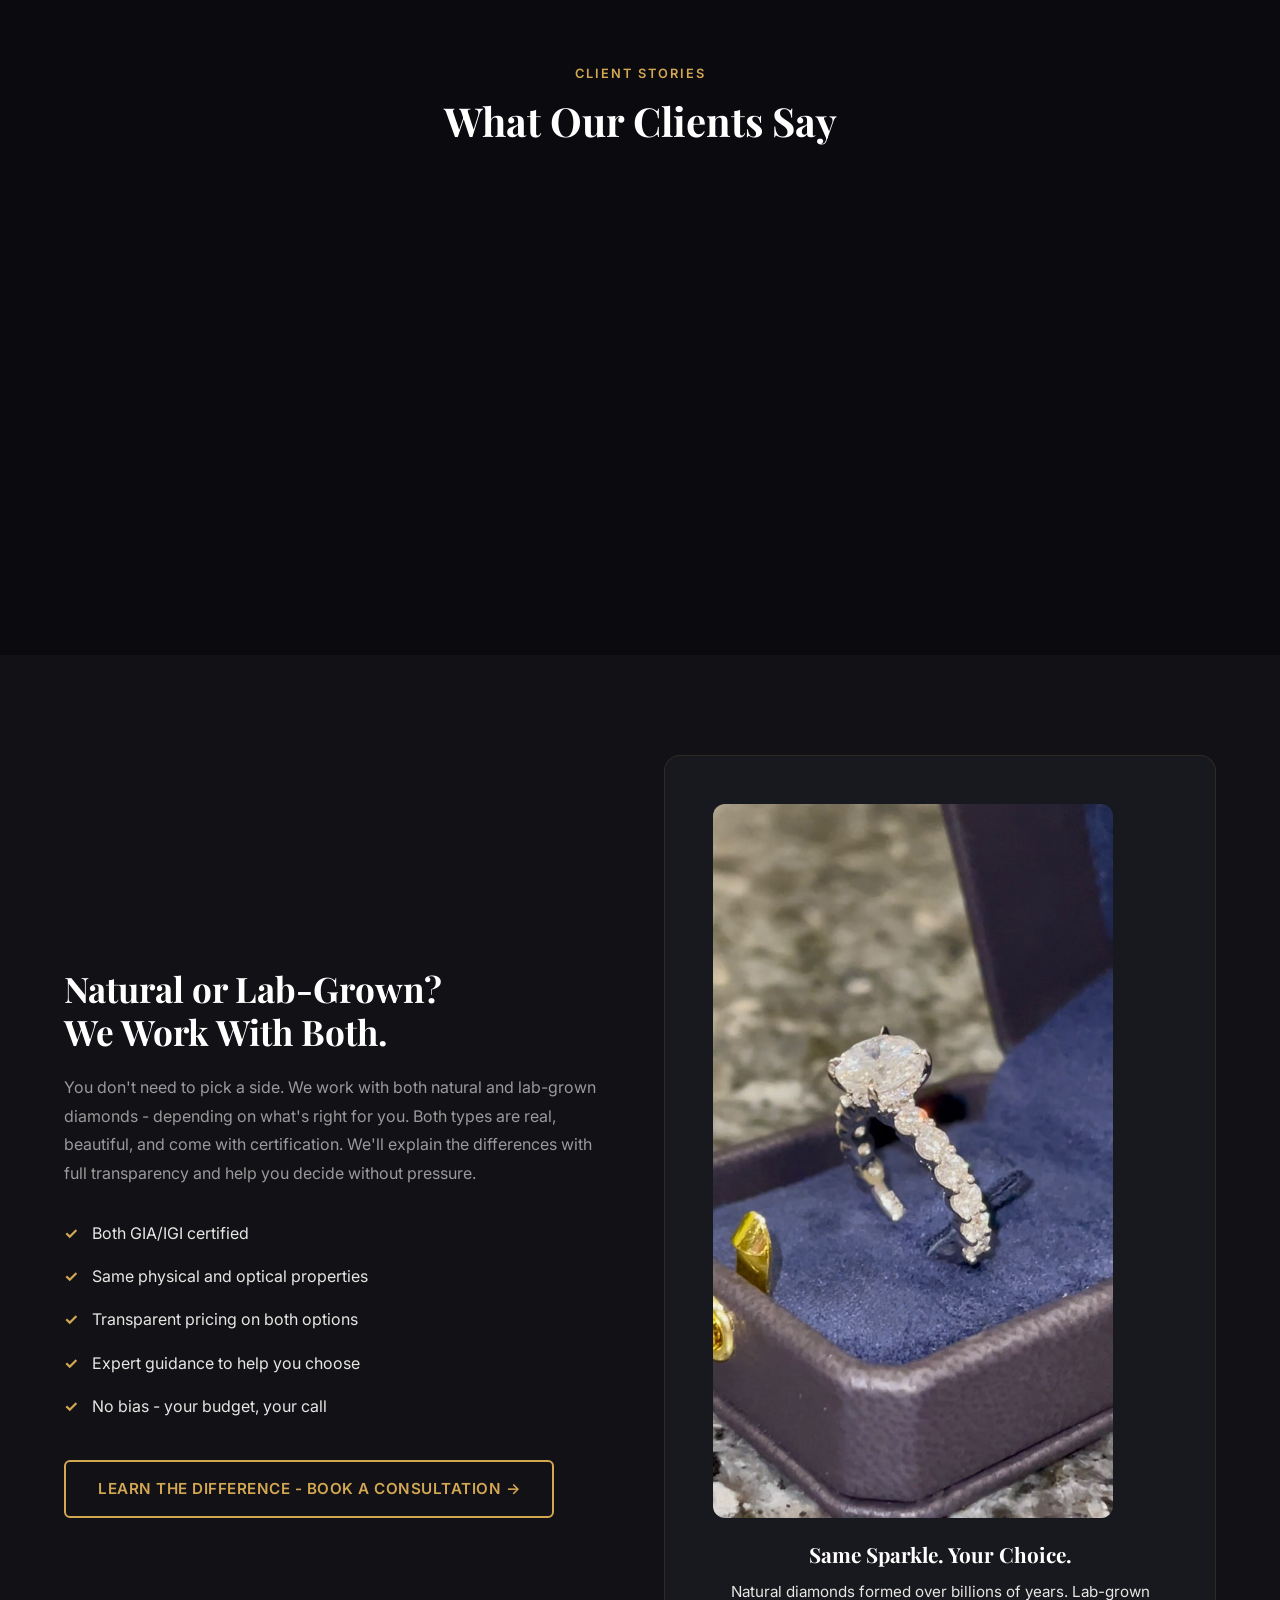
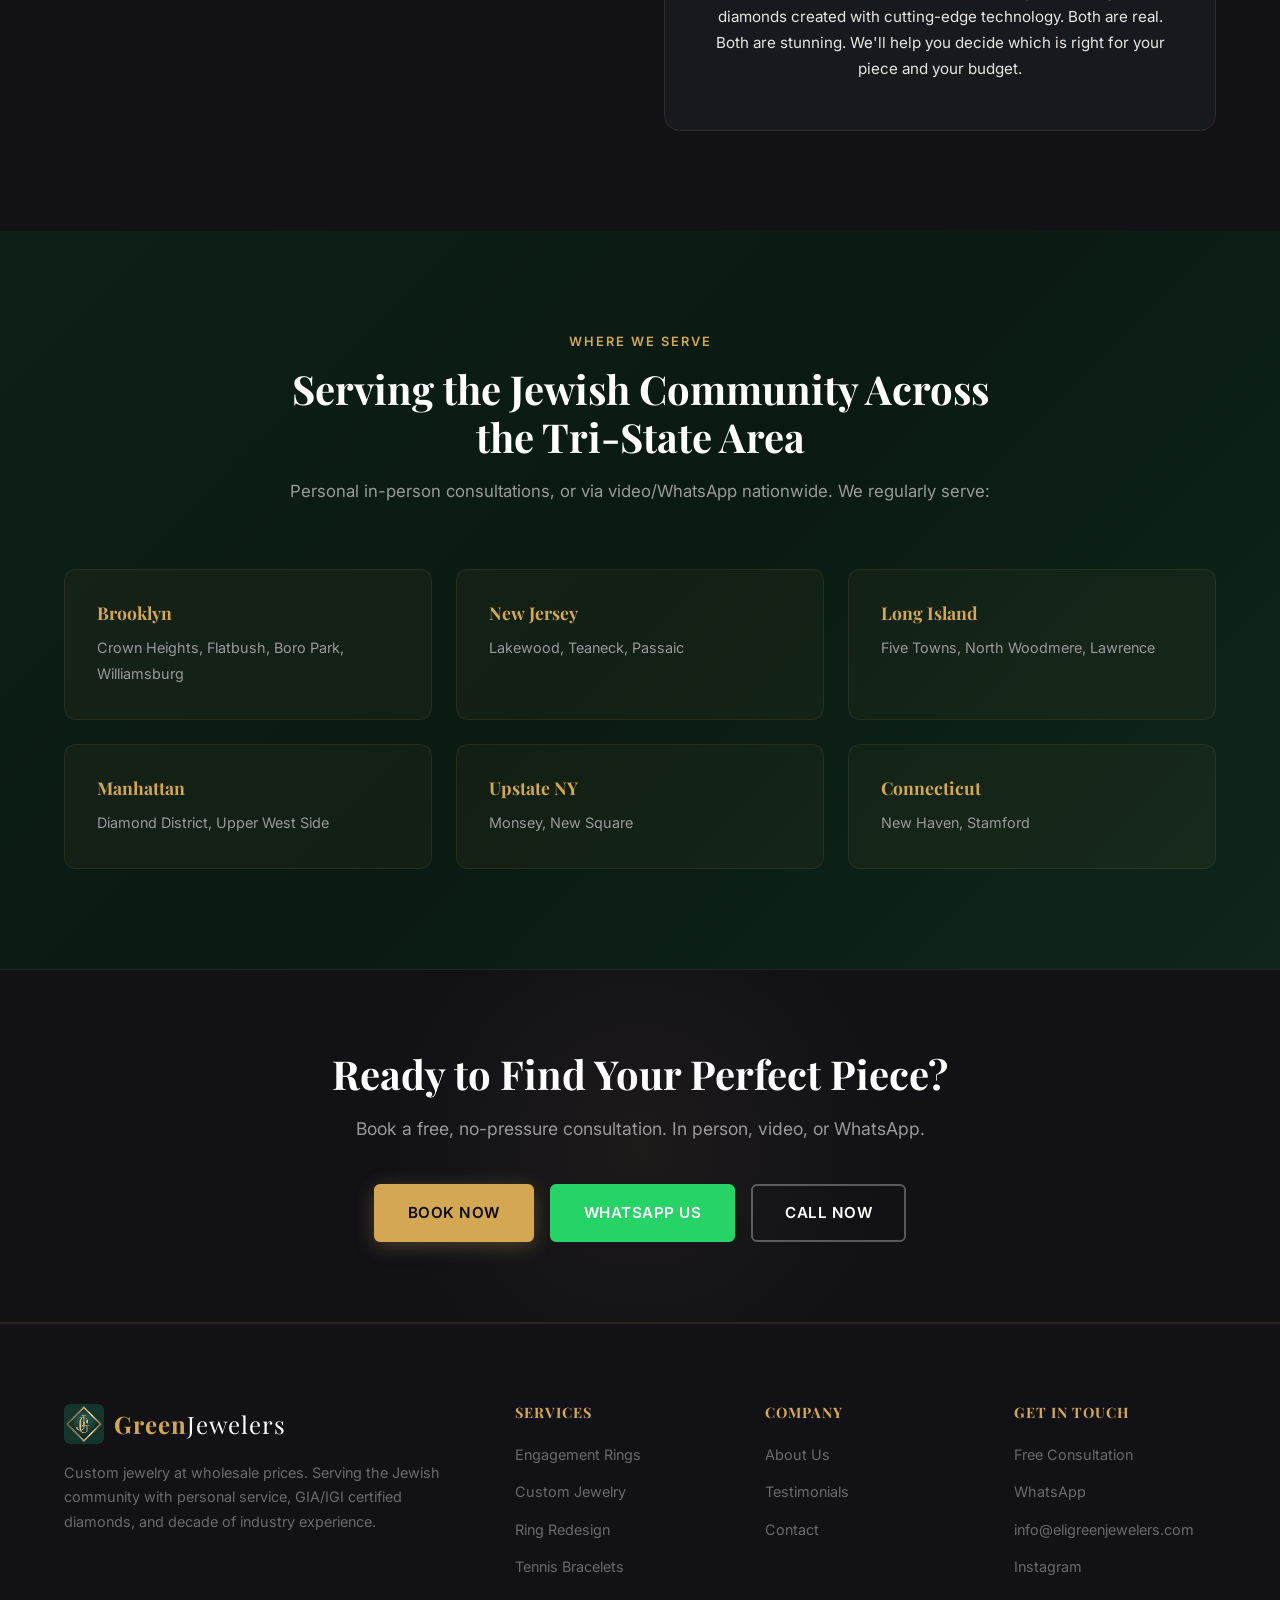
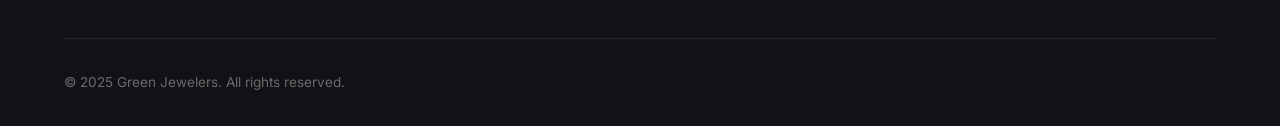
==== commit e3994640: "Add favicon and logo to footer across all pages" ====
--- a/index.html
+++ b/index.html
@@ -17,6 +17,9 @@
   <link rel="preconnect" href="https://fonts.googleapis.com">
   <link rel="preconnect" href="https://fonts.gstatic.com" crossorigin>
   <link href="https://fonts.googleapis.com/css2?family=Inter:wght@400;500;600;700&family=Playfair+Display:wght@400;600;700&display=swap" rel="stylesheet">
+
+  <!-- Favicon -->
+  <link rel="icon" type="image/jpeg" href="images/green-jewelers-logo.jpg">
 
   <!-- CSS -->
   <link rel="stylesheet" href="css/styles.css">
@@ -394,7 +397,7 @@
     <div class="container">
       <div class="footer-grid">
         <div class="footer-brand">
-          <a href="index.html" class="logo">Green <span>Jewelers</span></a>
+          <a href="index.html" class="logo"><img src="images/green-jewelers-logo.jpg" alt="Green Jewelers logo" class="logo-img"> Green <span>Jewelers</span></a>
           <p>Custom jewelry at wholesale prices. Serving the Jewish community with personal service, GIA/IGI certified diamonds, and decade of industry experience.</p>
         </div>
         <div class="footer-col">
--- a/css/styles.css
+++ b/css/styles.css
@@ -1,5 +1,5 @@
-/* ===== GREEN JEWELERS - Premium Jewelry Website ===== */
-/* Color Palette: Forest Green #1B4332, Gold #D4A853, Cream #FDF8F0, Dark #1A1A1A */
+/* ===== GREEN JEWELERS - Dark Luxury Theme ===== */
+/* Color Palette: Dark #0a0a0f, Surface #111116, Gold #D4A853, White */
 
 /* --- Reset & Base --- */
 *, *::before, *::after {
@@ -9,22 +9,31 @@
 }
 
 :root {
+  --bg: #0a0a0f;
+  --bg-surface: #111116;
+  --bg-card: #18181f;
+  --bg-card-hover: #1e1e28;
+  --border: rgba(212, 168, 83, 0.12);
+  --border-hover: rgba(212, 168, 83, 0.35);
+  --gold: #D4A853;
+  --gold-light: #E8C97A;
+  --gold-dark: #B8903A;
+  --gold-glow: rgba(212, 168, 83, 0.15);
+  --gold-glow-strong: rgba(212, 168, 83, 0.3);
+  --white: #FFFFFF;
+  --text: #e8e6e3;
+  --text-muted: #9a9a9a;
+  --text-dim: #6b6b6b;
   --green: #1B4332;
   --green-light: #2D6A4F;
   --green-dark: #0B2B1E;
-  --gold: #D4A853;
-  --gold-light: #E8C97A;
-  --gold-dark: #B8903A;
-  --cream: #FDF8F0;
-  --cream-dark: #F5EDE0;
-  --white: #FFFFFF;
-  --dark: #1A1A1A;
-  --gray: #6B7280;
-  --gray-light: #E5E7EB;
   --font-heading: 'Playfair Display', Georgia, 'Times New Roman', serif;
   --font-body: 'Inter', -apple-system, BlinkMacSystemFont, 'Segoe UI', sans-serif;
   --max-width: 1200px;
   --transition: 0.3s ease;
+  --glow-sm: 0 0 20px rgba(212, 168, 83, 0.08);
+  --glow-md: 0 0 40px rgba(212, 168, 83, 0.12);
+  --glow-lg: 0 8px 60px rgba(212, 168, 83, 0.18);
 }
 
 html {
@@ -34,17 +43,14 @@
 
 body {
   font-family: var(--font-body);
-  color: var(--dark);
-  background: var(--white);
+  color: var(--text);
+  background: var(--bg);
   line-height: 1.7;
   -webkit-font-smoothing: antialiased;
-}
-
-img {
-  max-width: 100%;
-  height: auto;
-  display: block;
-}
+  overflow-x: hidden;
+}
+
+img { max-width: 100%; height: auto; display: block; }
 
 a {
   color: inherit;
@@ -56,6 +62,7 @@
   font-family: var(--font-heading);
   font-weight: 700;
   line-height: 1.2;
+  color: var(--white);
 }
 
 .container {
@@ -64,903 +71,505 @@
   padding: 0 24px;
 }
 
+/* --- Skip Navigation (a11y) --- */
+.skip-link {
+  position: absolute;
+  top: -100%;
+  left: 16px;
+  background: var(--gold);
+  color: var(--bg);
+  padding: 12px 24px;
+  border-radius: 0 0 8px 8px;
+  font-weight: 600;
+  z-index: 10000;
+  transition: top 0.2s;
+}
+.skip-link:focus { top: 0; }
+
 /* --- Utility --- */
 .sr-only {
-  position: absolute;
-  width: 1px;
-  height: 1px;
-  padding: 0;
-  margin: -1px;
-  overflow: hidden;
-  clip: rect(0, 0, 0, 0);
-  border: 0;
-}
-
+  position: absolute; width: 1px; height: 1px; padding: 0; margin: -1px;
+  overflow: hidden; clip: rect(0,0,0,0); border: 0;
+}
 .text-center { text-align: center; }
 .text-gold { color: var(--gold); }
 
+/* --- Logo Image --- */
+.logo-img {
+  height: 40px; width: auto; border-radius: 6px;
+  vertical-align: middle; margin-right: 10px; filter: brightness(1.1);
+}
+
 /* --- Buttons --- */
 .btn {
-  display: inline-flex;
-  align-items: center;
-  gap: 8px;
-  padding: 14px 32px;
-  border-radius: 4px;
-  font-family: var(--font-body);
-  font-size: 0.95rem;
-  font-weight: 600;
-  letter-spacing: 0.5px;
-  text-transform: uppercase;
-  cursor: pointer;
-  transition: all var(--transition);
-  border: 2px solid transparent;
-  text-decoration: none;
-}
-
+  display: inline-flex; align-items: center; gap: 8px;
+  padding: 14px 32px; border-radius: 6px;
+  font-family: var(--font-body); font-size: 0.95rem; font-weight: 600;
+  letter-spacing: 0.5px; text-transform: uppercase; cursor: pointer;
+  transition: all var(--transition); border: 2px solid transparent;
+  text-decoration: none; position: relative;
+}
 .btn-primary {
-  background: var(--gold);
-  color: var(--dark);
-  border-color: var(--gold);
+  background: var(--gold); color: var(--bg); border-color: var(--gold);
+  box-shadow: 0 4px 20px rgba(212,168,83,0.3);
 }
 .btn-primary:hover {
-  background: var(--gold-dark);
-  border-color: var(--gold-dark);
-  color: var(--white);
-}
+  background: var(--gold-light); border-color: var(--gold-light);
+  box-shadow: 0 6px 30px rgba(212,168,83,0.5); transform: translateY(-2px);
+}
+.btn-primary:focus-visible { outline: 3px solid var(--gold-light); outline-offset: 3px; }
 
 .btn-secondary {
-  background: transparent;
-  color: var(--white);
-  border-color: var(--white);
+  background: transparent; color: var(--white); border-color: rgba(255,255,255,0.3);
 }
 .btn-secondary:hover {
-  background: var(--white);
-  color: var(--dark);
-}
-
-.btn-outline {
-  background: transparent;
-  color: var(--green);
-  border-color: var(--green);
-}
+  background: rgba(255,255,255,0.08); border-color: rgba(255,255,255,0.5); transform: translateY(-2px);
+}
+.btn-secondary:focus-visible { outline: 3px solid var(--white); outline-offset: 3px; }
+
+.btn-outline { background: transparent; color: var(--gold); border-color: var(--gold); }
 .btn-outline:hover {
-  background: var(--green);
-  color: var(--white);
-}
-
-.btn-whatsapp {
-  background: #25D366;
-  color: var(--white);
-  border-color: #25D366;
-}
+  background: var(--gold); color: var(--bg);
+  box-shadow: 0 4px 20px rgba(212,168,83,0.3); transform: translateY(-2px);
+}
+.btn-outline:focus-visible { outline: 3px solid var(--gold-light); outline-offset: 3px; }
+
+.btn-whatsapp { background: #25D366; color: var(--white); border-color: #25D366; }
 .btn-whatsapp:hover {
-  background: #1DA851;
-  border-color: #1DA851;
-}
+  background: #1DA851; border-color: #1DA851;
+  box-shadow: 0 4px 20px rgba(37,211,102,0.3); transform: translateY(-2px);
+}
+.btn-whatsapp:focus-visible { outline: 3px solid #25D366; outline-offset: 3px; }
 
 /* --- Header / Navigation --- */
 .site-header {
-  position: fixed;
-  top: 0;
-  left: 0;
-  right: 0;
-  z-index: 1000;
-  background: rgba(27, 67, 50, 0.95);
-  backdrop-filter: blur(10px);
-  transition: background var(--transition);
+  position: fixed; top: 0; left: 0; right: 0; z-index: 1000;
+  background: rgba(10,10,15,0.85);
+  backdrop-filter: blur(20px); -webkit-backdrop-filter: blur(20px);
+  border-bottom: 1px solid var(--border);
+  transition: all var(--transition);
+}
+.site-header.scrolled {
+  background: rgba(10,10,15,0.95);
+  box-shadow: 0 4px 30px rgba(0,0,0,0.3);
 }
 
 .nav-wrapper {
-  display: flex;
-  align-items: center;
-  justify-content: space-between;
-  padding: 16px 24px;
-  max-width: var(--max-width);
-  margin: 0 auto;
-}
-
+  display: flex; align-items: center; justify-content: space-between;
+  padding: 16px 24px; max-width: var(--max-width); margin: 0 auto;
+}
 .logo {
-  font-family: var(--font-heading);
-  font-size: 1.5rem;
-  color: var(--gold);
-  font-weight: 700;
-  letter-spacing: 1px;
-}
-
-.logo span {
-  color: var(--white);
-  font-weight: 400;
-}
+  font-family: var(--font-heading); font-size: 1.5rem; color: var(--gold);
+  font-weight: 700; letter-spacing: 1px; display: flex; align-items: center;
+}
+.logo span { color: var(--white); font-weight: 400; }
 
 .nav-links {
-  display: flex;
-  align-items: center;
-  gap: 32px;
-  list-style: none;
-}
-
+  display: flex; align-items: center; gap: 32px; list-style: none;
+}
 .nav-links a {
-  color: var(--white);
-  font-size: 0.9rem;
-  font-weight: 500;
-  letter-spacing: 0.5px;
-  text-transform: uppercase;
-  position: relative;
-}
-
+  color: var(--text-muted); font-size: 0.9rem; font-weight: 500;
+  letter-spacing: 0.5px; text-transform: uppercase; position: relative;
+  transition: color var(--transition);
+}
+.nav-links a:hover, .nav-links a.active { color: var(--white); }
 .nav-links a::after {
-  content: '';
-  position: absolute;
-  bottom: -4px;
-  left: 0;
-  width: 0;
-  height: 2px;
-  background: var(--gold);
-  transition: width var(--transition);
-}
-
-.nav-links a:hover::after,
-.nav-links a.active::after {
-  width: 100%;
-}
+  content: ''; position: absolute; bottom: -4px; left: 0;
+  width: 0; height: 2px; background: var(--gold); transition: width var(--transition);
+}
+.nav-links a:hover::after, .nav-links a.active::after { width: 100%; }
+.nav-links a:focus-visible { outline: 2px solid var(--gold); outline-offset: 4px; border-radius: 2px; }
 
 .nav-cta {
-  padding: 10px 24px !important;
-  background: var(--gold);
-  color: var(--dark) !important;
-  border-radius: 4px;
-  font-weight: 600 !important;
+  padding: 10px 24px !important; background: var(--gold);
+  color: var(--bg) !important; border-radius: 6px; font-weight: 600 !important;
+  transition: all var(--transition) !important;
 }
 .nav-cta::after { display: none !important; }
-.nav-cta:hover {
-  background: var(--gold-dark);
-}
+.nav-cta:hover { background: var(--gold-light); box-shadow: 0 4px 20px rgba(212,168,83,0.3); }
 
 .hamburger {
-  display: none;
-  flex-direction: column;
-  gap: 5px;
-  background: none;
-  border: none;
-  cursor: pointer;
-  padding: 4px;
-}
-
-.hamburger span {
-  display: block;
-  width: 24px;
-  height: 2px;
-  background: var(--white);
-  transition: all var(--transition);
-}
+  display: none; flex-direction: column; gap: 5px;
+  background: none; border: none; cursor: pointer; padding: 8px; border-radius: 4px;
+}
+.hamburger:focus-visible { outline: 2px solid var(--gold); outline-offset: 2px; }
+.hamburger span { display: block; width: 24px; height: 2px; background: var(--white); transition: all var(--transition); }
 
 /* --- Hero --- */
 .hero {
-  position: relative;
-  min-height: 100vh;
-  display: flex;
-  align-items: center;
-  background: linear-gradient(135deg, var(--green-dark) 0%, var(--green) 50%, var(--green-light) 100%);
-  overflow: hidden;
-}
-
+  position: relative; min-height: 100vh; display: flex;
+  align-items: center; background: var(--bg); overflow: hidden;
+}
 .hero::before {
-  content: '';
-  position: absolute;
-  top: 0;
-  right: 0;
-  width: 50%;
-  height: 100%;
-  background: url('data:image/svg+xml,<svg xmlns="http://www.w3.org/2000/svg" viewBox="0 0 100 100"><circle cx="50" cy="50" r="40" fill="none" stroke="%23D4A85320" stroke-width="0.5"/><circle cx="50" cy="50" r="30" fill="none" stroke="%23D4A85315" stroke-width="0.5"/><circle cx="50" cy="50" r="20" fill="none" stroke="%23D4A85310" stroke-width="0.5"/></svg>') center/contain no-repeat;
-  opacity: 0.5;
-}
-
-.hero-content {
-  position: relative;
-  z-index: 2;
-  max-width: 700px;
-  padding: 120px 0;
+  content: ''; position: absolute; top: -20%; right: -10%;
+  width: 600px; height: 600px;
+  background: radial-gradient(circle, rgba(212,168,83,0.08) 0%, transparent 70%);
+  border-radius: 50%; pointer-events: none;
+  animation: float-glow 8s ease-in-out infinite;
+}
+.hero::after {
+  content: ''; position: absolute; bottom: -15%; left: -5%;
+  width: 500px; height: 500px;
+  background: radial-gradient(circle, rgba(212,168,83,0.05) 0%, transparent 70%);
+  border-radius: 50%; pointer-events: none;
+  animation: float-glow 10s ease-in-out infinite reverse;
+}
+@keyframes float-glow {
+  0%, 100% { transform: translate(0,0) scale(1); opacity: 1; }
+  50% { transform: translate(30px,-20px) scale(1.1); opacity: 0.7; }
+}
+
+.hero-content { position: relative; z-index: 2; max-width: 700px; padding: 120px 0; }
+
+.hero-grid {
+  display: grid; grid-template-columns: 1fr 1fr; gap: 48px; align-items: center;
+}
+.hero-image { position: relative; z-index: 2; display: flex; justify-content: center; align-items: center; }
+.hero-image img {
+  border-radius: 16px;
+  box-shadow: 0 32px 64px rgba(0,0,0,0.5), 0 0 80px rgba(212,168,83,0.1);
+  object-fit: cover; width: 100%; max-width: 500px; aspect-ratio: 1/1;
+  border: 1px solid var(--border);
 }
 
 .hero-badge {
-  display: inline-block;
-  padding: 6px 16px;
-  background: rgba(212, 168, 83, 0.15);
-  border: 1px solid var(--gold);
-  border-radius: 100px;
-  color: var(--gold);
-  font-size: 0.8rem;
-  font-weight: 600;
-  letter-spacing: 1px;
-  text-transform: uppercase;
-  margin-bottom: 24px;
-}
-
-.hero h1 {
-  font-size: 3.5rem;
+  display: inline-block; padding: 8px 20px;
+  background: var(--gold-glow); border: 1px solid rgba(212,168,83,0.3);
+  border-radius: 100px; color: var(--gold); font-size: 0.8rem;
+  font-weight: 600; letter-spacing: 1.5px; text-transform: uppercase; margin-bottom: 28px;
+  animation: badge-shimmer 3s ease-in-out infinite;
+}
+@keyframes badge-shimmer {
+  0%, 100% { box-shadow: 0 0 0px rgba(212,168,83,0); }
+  50% { box-shadow: 0 0 20px rgba(212,168,83,0.15); }
+}
+
+.hero h1 { font-size: 3.5rem; color: var(--white); margin-bottom: 24px; line-height: 1.1; }
+.hero h1 .accent { color: var(--gold); display: block; text-shadow: 0 0 40px rgba(212,168,83,0.2); }
+
+.hero p {
+  font-size: 1.15rem; color: var(--text-muted); max-width: 560px;
+  margin-bottom: 40px; line-height: 1.8;
+}
+.hero-buttons { display: flex; gap: 16px; flex-wrap: wrap; }
+
+.hero-stats {
+  display: flex; gap: 48px; margin-top: 60px; padding-top: 40px;
+  border-top: 1px solid var(--border);
+}
+.hero-stat { text-align: center; }
+.hero-stat .number {
+  display: block; font-family: var(--font-heading); font-size: 2.2rem;
+  color: var(--gold); font-weight: 700;
+}
+.hero-stat .label {
+  color: var(--text-dim); font-size: 0.85rem; text-transform: uppercase; letter-spacing: 1px;
+}
+
+/* --- Section Styles --- */
+.section { padding: 100px 0; }
+.section-alt { background: var(--bg-surface); }
+.section-cream { background: var(--bg-surface); }
+.section-dark { background: var(--bg); color: var(--white); }
+.section-green {
+  background: linear-gradient(135deg, #0d1f17, #0a1a12, #0f261b);
   color: var(--white);
-  margin-bottom: 24px;
-  line-height: 1.1;
-}
-
-.hero h1 .accent {
-  color: var(--gold);
-  display: block;
-}
-
-.hero p {
-  font-size: 1.15rem;
-  color: rgba(255, 255, 255, 0.85);
-  max-width: 560px;
-  margin-bottom: 40px;
-  line-height: 1.8;
-}
-
-.hero-buttons {
-  display: flex;
-  gap: 16px;
-  flex-wrap: wrap;
-}
-
-.hero-stats {
-  display: flex;
-  gap: 48px;
-  margin-top: 60px;
-  padding-top: 40px;
-  border-top: 1px solid rgba(212, 168, 83, 0.3);
-}
-
-.hero-stat {
-  text-align: center;
-}
-
-.hero-stat .number {
-  display: block;
-  font-family: var(--font-heading);
-  font-size: 2.2rem;
-  color: var(--gold);
-  font-weight: 700;
-}
-
-.hero-stat .label {
-  color: rgba(255, 255, 255, 0.7);
-  font-size: 0.85rem;
-  text-transform: uppercase;
-  letter-spacing: 1px;
-}
-
-/* --- Section Styles --- */
-.section {
-  padding: 100px 0;
-}
-
-.section-cream {
-  background: var(--cream);
-}
-
-.section-green {
-  background: var(--green);
-  color: var(--white);
-}
-
-.section-dark {
-  background: var(--dark);
-  color: var(--white);
-}
-
-.section-header {
-  text-align: center;
-  max-width: 700px;
-  margin: 0 auto 64px;
-}
-
+}
+
+.section-header { text-align: center; max-width: 700px; margin: 0 auto 64px; }
 .section-header .overline {
-  display: block;
-  color: var(--gold);
-  font-size: 0.8rem;
-  font-weight: 600;
-  letter-spacing: 2px;
-  text-transform: uppercase;
-  margin-bottom: 12px;
-}
-
-.section-header h2 {
-  font-size: 2.5rem;
-  margin-bottom: 16px;
-}
-
-.section-green .section-header h2 {
-  color: var(--white);
-}
-
-.section-header p {
-  color: var(--gray);
-  font-size: 1.05rem;
-}
-
-.section-green .section-header p {
-  color: rgba(255,255,255,0.75);
-}
+  display: block; color: var(--gold); font-size: 0.8rem; font-weight: 600;
+  letter-spacing: 2px; text-transform: uppercase; margin-bottom: 12px;
+}
+.section-header h2 { font-size: 2.5rem; margin-bottom: 16px; color: var(--white); }
+.section-header p { color: var(--text-muted); font-size: 1.05rem; }
+.section-green .section-header h2 { color: var(--white); }
+.section-green .section-header p { color: var(--text-muted); }
 
 /* --- Value Props --- */
-.value-grid {
-  display: grid;
-  grid-template-columns: repeat(4, 1fr);
-  gap: 32px;
-}
-
+.value-grid { display: grid; grid-template-columns: repeat(4,1fr); gap: 24px; }
 .value-card {
-  text-align: center;
-  padding: 40px 24px;
-  background: var(--white);
-  border-radius: 8px;
-  border: 1px solid var(--gray-light);
-  transition: all var(--transition);
-}
-
+  text-align: center; padding: 40px 24px; background: var(--bg-card);
+  border-radius: 12px; border: 1px solid var(--border);
+  transition: all 0.4s ease; position: relative; overflow: hidden;
+}
+.value-card::before {
+  content: ''; position: absolute; inset: 0;
+  background: radial-gradient(circle at 50% 0%, rgba(212,168,83,0.06), transparent 70%);
+  opacity: 0; transition: opacity 0.4s ease;
+}
 .value-card:hover {
-  transform: translateY(-4px);
-  box-shadow: 0 12px 40px rgba(0, 0, 0, 0.08);
-  border-color: var(--gold);
-}
+  transform: translateY(-6px); border-color: var(--border-hover);
+  box-shadow: var(--glow-lg);
+}
+.value-card:hover::before { opacity: 1; }
 
 .value-icon {
-  width: 64px;
-  height: 64px;
-  margin: 0 auto 20px;
-  background: linear-gradient(135deg, var(--green), var(--green-light));
-  border-radius: 50%;
-  display: flex;
-  align-items: center;
-  justify-content: center;
-  font-size: 1.5rem;
-}
-
-.value-card h3 {
-  font-size: 1.15rem;
-  margin-bottom: 12px;
-  color: var(--dark);
-}
-
-.value-card p {
-  font-size: 0.9rem;
-  color: var(--gray);
-  line-height: 1.6;
-}
+  width: 64px; height: 64px; margin: 0 auto 20px;
+  background: var(--gold-glow); border: 1px solid rgba(212,168,83,0.2);
+  border-radius: 50%; display: flex; align-items: center; justify-content: center;
+  font-size: 1.5rem; transition: all 0.4s ease;
+}
+.value-card:hover .value-icon {
+  box-shadow: 0 0 30px rgba(212,168,83,0.2); border-color: rgba(212,168,83,0.4);
+}
+.value-card h3 { font-size: 1.15rem; margin-bottom: 12px; color: var(--white); }
+.value-card p { font-size: 0.9rem; color: var(--text-muted); line-height: 1.6; }
 
 /* --- Categories Grid --- */
-.categories-grid {
-  display: grid;
-  grid-template-columns: repeat(3, 1fr);
-  gap: 24px;
-}
-
+.categories-grid { display: grid; grid-template-columns: repeat(3,1fr); gap: 24px; }
 .category-card {
-  position: relative;
-  border-radius: 8px;
-  overflow: hidden;
-  background: var(--green);
-  height: 320px;
-  display: flex;
-  align-items: flex-end;
-  cursor: pointer;
-  transition: all var(--transition);
-}
-
+  position: relative; border-radius: 12px; overflow: hidden; background: var(--bg-card);
+  height: 340px; display: flex; align-items: flex-end; cursor: pointer;
+  transition: all 0.4s ease; border: 1px solid var(--border);
+}
 .category-card::before {
-  content: '';
-  position: absolute;
-  inset: 0;
-  background: linear-gradient(to top, rgba(0,0,0,0.7) 0%, rgba(0,0,0,0.1) 60%, transparent 100%);
+  content: ''; position: absolute; inset: 0;
+  background: linear-gradient(to top, rgba(0,0,0,0.85) 0%, rgba(0,0,0,0.3) 50%, rgba(0,0,0,0.1) 100%);
   z-index: 1;
 }
-
 .category-card:hover {
-  transform: translateY(-4px);
-  box-shadow: 0 16px 48px rgba(0, 0, 0, 0.15);
-}
-
+  transform: translateY(-6px); border-color: var(--border-hover); box-shadow: var(--glow-lg);
+}
 .category-card .card-bg {
-  position: absolute;
-  inset: 0;
-  background-size: cover;
-  background-position: center;
-  transition: transform 0.6s ease;
-}
-
-.category-card:hover .card-bg {
-  transform: scale(1.05);
-}
-
-.category-content {
-  position: relative;
-  z-index: 2;
-  padding: 32px;
-  color: var(--white);
-}
-
-.category-content h3 {
-  font-size: 1.4rem;
-  margin-bottom: 8px;
-}
-
-.category-content p {
-  font-size: 0.9rem;
-  opacity: 0.85;
-  margin-bottom: 16px;
-}
-
+  position: absolute; inset: 0; background-size: cover;
+  background-position: center; transition: transform 0.6s ease;
+}
+.category-card:hover .card-bg { transform: scale(1.08); }
+.category-content { position: relative; z-index: 2; padding: 32px; color: var(--white); }
+.category-content h3 { font-size: 1.4rem; margin-bottom: 8px; }
+.category-content p { font-size: 0.9rem; opacity: 0.8; margin-bottom: 16px; }
 .category-content .card-link {
-  color: var(--gold);
-  font-weight: 600;
-  font-size: 0.85rem;
-  text-transform: uppercase;
-  letter-spacing: 1px;
-}
+  color: var(--gold); font-weight: 600; font-size: 0.85rem;
+  text-transform: uppercase; letter-spacing: 1px; transition: all var(--transition);
+}
+.category-card:hover .card-link { letter-spacing: 2px; }
+.category-card:focus-visible { outline: 3px solid var(--gold); outline-offset: 2px; }
+
+/* --- Gallery Grid --- */
+.gallery-grid { display: grid; grid-template-columns: repeat(4,1fr); gap: 16px; }
+.gallery-item {
+  border-radius: 12px; overflow: hidden; position: relative;
+  border: 1px solid var(--border); transition: all 0.4s ease;
+}
+.gallery-item:hover { border-color: var(--border-hover); box-shadow: var(--glow-md); }
+.gallery-item img {
+  width: 100%; aspect-ratio: 1/1; object-fit: cover; transition: transform 0.6s ease;
+}
+.gallery-item:hover img { transform: scale(1.05); }
 
 /* --- Process / Steps --- */
-.steps-grid {
-  display: grid;
-  grid-template-columns: repeat(4, 1fr);
-  gap: 32px;
-  position: relative;
-}
-
+.steps-grid { display: grid; grid-template-columns: repeat(4,1fr); gap: 32px; position: relative; }
 .steps-grid::before {
-  content: '';
-  position: absolute;
-  top: 40px;
-  left: 10%;
-  right: 10%;
-  height: 2px;
-  background: var(--gold);
-  opacity: 0.3;
-}
-
-.step-card {
-  text-align: center;
-  position: relative;
-}
-
+  content: ''; position: absolute; top: 40px; left: 10%; right: 10%; height: 2px;
+  background: linear-gradient(90deg, transparent, var(--gold), transparent); opacity: 0.2;
+}
+.step-card { text-align: center; position: relative; }
 .step-number {
-  width: 80px;
-  height: 80px;
-  margin: 0 auto 24px;
-  border-radius: 50%;
-  background: var(--green);
-  color: var(--gold);
-  font-family: var(--font-heading);
-  font-size: 1.8rem;
-  font-weight: 700;
-  display: flex;
-  align-items: center;
-  justify-content: center;
-  position: relative;
-  z-index: 2;
-}
-
-.step-card h3 {
-  font-size: 1.15rem;
-  margin-bottom: 12px;
-}
-
-.step-card p {
-  font-size: 0.9rem;
-  color: var(--gray);
-  line-height: 1.6;
-}
+  width: 80px; height: 80px; margin: 0 auto 24px; border-radius: 50%;
+  background: var(--bg-card); border: 2px solid var(--gold); color: var(--gold);
+  font-family: var(--font-heading); font-size: 1.8rem; font-weight: 700;
+  display: flex; align-items: center; justify-content: center;
+  position: relative; z-index: 2; box-shadow: var(--glow-sm); transition: all 0.4s ease;
+}
+.step-card:hover .step-number { box-shadow: var(--glow-md); background: var(--gold-glow); }
+.step-card h3 { font-size: 1.15rem; margin-bottom: 12px; color: var(--white); }
+.step-card p { font-size: 0.9rem; color: var(--text-muted); line-height: 1.6; }
 
 /* --- Testimonials --- */
-.testimonials-grid {
-  display: grid;
-  grid-template-columns: repeat(3, 1fr);
-  gap: 32px;
-}
-
+.testimonials-grid { display: grid; grid-template-columns: repeat(3,1fr); gap: 32px; }
 .testimonial-card {
-  background: var(--white);
-  padding: 40px;
-  border-radius: 8px;
-  border: 1px solid var(--gray-light);
-  position: relative;
-}
-
+  background: var(--bg-card); padding: 40px; border-radius: 12px;
+  border: 1px solid var(--border); position: relative; transition: all 0.4s ease;
+}
+.testimonial-card:hover {
+  border-color: var(--border-hover); box-shadow: var(--glow-md); transform: translateY(-4px);
+}
 .testimonial-card::before {
-  content: '\201C';
-  position: absolute;
-  top: 20px;
-  left: 32px;
-  font-size: 4rem;
-  font-family: var(--font-heading);
-  color: var(--gold);
-  opacity: 0.3;
-  line-height: 1;
-}
-
-.testimonial-stars {
-  color: var(--gold);
-  font-size: 1rem;
-  margin-bottom: 16px;
-  letter-spacing: 2px;
-}
-
+  content: '\201C'; position: absolute; top: 20px; left: 32px;
+  font-size: 4rem; font-family: var(--font-heading); color: var(--gold);
+  opacity: 0.2; line-height: 1;
+}
+.testimonial-stars { color: var(--gold); font-size: 1rem; margin-bottom: 16px; letter-spacing: 2px; }
 .testimonial-card blockquote {
-  font-size: 0.95rem;
-  line-height: 1.7;
-  color: var(--dark);
-  margin-bottom: 20px;
-  font-style: italic;
-}
-
-.testimonial-author {
-  font-weight: 600;
-  font-size: 0.9rem;
-}
-
-.testimonial-location {
-  color: var(--gray);
-  font-size: 0.8rem;
-}
+  font-size: 0.95rem; line-height: 1.7; color: var(--text); margin-bottom: 20px; font-style: italic;
+}
+.testimonial-author { font-weight: 600; font-size: 0.9rem; color: var(--white); }
+.testimonial-location { color: var(--text-dim); font-size: 0.8rem; }
 
 /* --- Lab vs Natural --- */
-.comparison-wrapper {
-  display: grid;
-  grid-template-columns: 1fr 1fr;
-  gap: 48px;
-  align-items: center;
-}
-
-.comparison-text h2 {
-  font-size: 2.2rem;
-  margin-bottom: 20px;
-}
-
-.comparison-text p {
-  color: var(--gray);
-  margin-bottom: 24px;
-  line-height: 1.8;
-}
-
-.comparison-features {
-  list-style: none;
-  margin-bottom: 32px;
-}
-
-.comparison-features li {
-  padding: 8px 0;
-  padding-left: 28px;
-  position: relative;
-  color: var(--dark);
-}
-
-.comparison-features li::before {
-  content: '\2713';
-  position: absolute;
-  left: 0;
-  color: var(--gold);
-  font-weight: 700;
-}
-
+.comparison-wrapper { display: grid; grid-template-columns: 1fr 1fr; gap: 48px; align-items: center; }
+.comparison-text h2 { font-size: 2.2rem; margin-bottom: 20px; }
+.comparison-text p { color: var(--text-muted); margin-bottom: 24px; line-height: 1.8; }
+.comparison-features { list-style: none; margin-bottom: 32px; }
+.comparison-features li { padding: 8px 0 8px 28px; position: relative; color: var(--text); }
+.comparison-features li::before { content: '\2713'; position: absolute; left: 0; color: var(--gold); font-weight: 700; }
 .comparison-visual {
-  background: var(--cream);
-  border-radius: 12px;
-  padding: 48px;
-  text-align: center;
-}
-
-.comparison-visual .diamond-icon {
-  font-size: 4rem;
-  margin-bottom: 24px;
+  background: var(--bg-card); border: 1px solid var(--border);
+  border-radius: 16px; padding: 48px; text-align: center;
+}
+.comparison-visual img {
+  border-radius: 12px; margin-bottom: 24px; width: 100%; max-width: 400px; object-fit: cover;
 }
 
 /* --- Service Areas --- */
-.areas-grid {
-  display: grid;
-  grid-template-columns: repeat(3, 1fr);
-  gap: 32px;
-}
-
+.areas-grid { display: grid; grid-template-columns: repeat(3,1fr); gap: 24px; }
 .area-card {
-  padding: 32px;
-  background: rgba(255, 255, 255, 0.08);
-  border-radius: 8px;
-  border: 1px solid rgba(255, 255, 255, 0.1);
-}
-
-.area-card h3 {
-  color: var(--gold);
-  font-size: 1.1rem;
-  margin-bottom: 12px;
-}
-
-.area-card p {
-  color: rgba(255, 255, 255, 0.75);
-  font-size: 0.9rem;
-  line-height: 1.8;
-}
+  padding: 32px; background: rgba(212,168,83,0.04); border-radius: 12px;
+  border: 1px solid rgba(212,168,83,0.1); transition: all 0.4s ease;
+}
+.area-card:hover {
+  border-color: rgba(212,168,83,0.25); box-shadow: 0 0 30px rgba(212,168,83,0.08);
+}
+.area-card h3 { color: var(--gold); font-size: 1.1rem; margin-bottom: 12px; }
+.area-card p { color: var(--text-muted); font-size: 0.9rem; line-height: 1.8; }
 
 /* --- CTA Banner --- */
 .cta-banner {
-  background: linear-gradient(135deg, var(--green-dark), var(--green));
-  padding: 80px 0;
-  text-align: center;
-}
-
-.cta-banner h2 {
-  font-size: 2.5rem;
-  color: var(--white);
-  margin-bottom: 16px;
-}
-
+  background: var(--bg-surface); padding: 80px 0; text-align: center;
+  position: relative; overflow: hidden;
+  border-top: 1px solid var(--border); border-bottom: 1px solid var(--border);
+}
+.cta-banner::before {
+  content: ''; position: absolute; top: 50%; left: 50%;
+  transform: translate(-50%,-50%); width: 600px; height: 600px;
+  background: radial-gradient(circle, rgba(212,168,83,0.06) 0%, transparent 60%);
+  pointer-events: none;
+}
+.cta-banner h2 { font-size: 2.5rem; color: var(--white); margin-bottom: 16px; position: relative; }
 .cta-banner p {
-  color: rgba(255, 255, 255, 0.8);
-  font-size: 1.1rem;
-  max-width: 600px;
-  margin: 0 auto 40px;
-}
-
-.cta-buttons {
-  display: flex;
-  justify-content: center;
-  gap: 16px;
-  flex-wrap: wrap;
-}
-
-/* --- Contact / Consultation Form --- */
-.consultation-grid {
-  display: grid;
-  grid-template-columns: 1fr 1fr;
-  gap: 64px;
-  align-items: start;
-}
-
-.consultation-info h2 {
-  font-size: 2.2rem;
-  margin-bottom: 20px;
-}
-
-.consultation-info p {
-  color: var(--gray);
-  margin-bottom: 32px;
-  line-height: 1.8;
-}
-
-.contact-methods {
-  list-style: none;
-  margin-bottom: 32px;
-}
-
+  color: var(--text-muted); font-size: 1.1rem; max-width: 600px;
+  margin: 0 auto 40px; position: relative;
+}
+.cta-buttons { display: flex; justify-content: center; gap: 16px; flex-wrap: wrap; position: relative; }
+
+/* --- Consultation Form --- */
+.consultation-grid { display: grid; grid-template-columns: 1fr 1fr; gap: 64px; align-items: start; }
+.consultation-info h2 { font-size: 2.2rem; margin-bottom: 20px; }
+.consultation-info p { color: var(--text-muted); margin-bottom: 32px; line-height: 1.8; }
+
+.contact-methods { list-style: none; margin-bottom: 32px; }
 .contact-methods li {
-  display: flex;
-  align-items: center;
-  gap: 16px;
-  padding: 16px 0;
-  border-bottom: 1px solid var(--gray-light);
-}
-
+  display: flex; align-items: center; gap: 16px; padding: 16px 0;
+  border-bottom: 1px solid var(--border);
+}
 .contact-methods .method-icon {
-  width: 48px;
-  height: 48px;
-  background: var(--cream);
-  border-radius: 50%;
-  display: flex;
-  align-items: center;
-  justify-content: center;
-  font-size: 1.2rem;
-  flex-shrink: 0;
-}
-
-.contact-methods .method-label {
-  font-weight: 600;
-  font-size: 0.9rem;
-  display: block;
-}
-
-.contact-methods .method-value {
-  color: var(--gray);
-  font-size: 0.9rem;
-}
+  width: 48px; height: 48px; background: var(--gold-glow);
+  border: 1px solid var(--border); border-radius: 50%;
+  display: flex; align-items: center; justify-content: center;
+  font-size: 1.2rem; flex-shrink: 0;
+}
+.contact-methods .method-label { font-weight: 600; font-size: 0.9rem; display: block; color: var(--white); }
+.contact-methods .method-value { color: var(--text-muted); font-size: 0.9rem; }
 
 .consultation-form {
-  background: var(--white);
-  padding: 48px;
-  border-radius: 12px;
-  box-shadow: 0 8px 40px rgba(0, 0, 0, 0.08);
-  border: 1px solid var(--gray-light);
-}
-
-.consultation-form h3 {
-  font-size: 1.5rem;
-  margin-bottom: 8px;
-}
-
-.consultation-form .form-subtitle {
-  color: var(--gray);
-  margin-bottom: 32px;
-  font-size: 0.9rem;
-}
-
-.form-group {
-  margin-bottom: 20px;
-}
-
-.form-group label {
-  display: block;
-  font-weight: 600;
-  font-size: 0.85rem;
-  margin-bottom: 6px;
-  color: var(--dark);
-}
-
-.form-group input,
-.form-group select,
-.form-group textarea {
-  width: 100%;
-  padding: 12px 16px;
-  border: 1px solid var(--gray-light);
-  border-radius: 6px;
-  font-family: var(--font-body);
-  font-size: 0.95rem;
-  color: var(--dark);
-  transition: border-color var(--transition);
-  background: var(--white);
-}
-
-.form-group input:focus,
-.form-group select:focus,
-.form-group textarea:focus {
-  outline: none;
-  border-color: var(--gold);
-  box-shadow: 0 0 0 3px rgba(212, 168, 83, 0.15);
-}
-
-.form-group textarea {
-  resize: vertical;
-  min-height: 100px;
-}
-
-.form-row {
-  display: grid;
-  grid-template-columns: 1fr 1fr;
-  gap: 16px;
-}
-
-.form-submit {
-  width: 100%;
-  padding: 16px;
-  font-size: 1rem;
-}
-
-.form-trust {
-  text-align: center;
-  margin-top: 16px;
-  font-size: 0.8rem;
-  color: var(--gray);
-}
+  background: var(--bg-card); padding: 48px; border-radius: 16px;
+  border: 1px solid var(--border); box-shadow: 0 20px 60px rgba(0,0,0,0.3);
+}
+.consultation-form h3 { font-size: 1.5rem; margin-bottom: 8px; }
+.consultation-form .form-subtitle { color: var(--text-muted); margin-bottom: 32px; font-size: 0.9rem; }
+
+.form-group { margin-bottom: 20px; }
+.form-group label { display: block; font-weight: 600; font-size: 0.85rem; margin-bottom: 6px; color: var(--text); }
+.form-group input, .form-group select, .form-group textarea {
+  width: 100%; padding: 12px 16px; border: 1px solid var(--border); border-radius: 8px;
+  font-family: var(--font-body); font-size: 0.95rem; color: var(--text);
+  transition: all var(--transition); background: var(--bg-surface);
+}
+.form-group input::placeholder, .form-group textarea::placeholder { color: var(--text-dim); }
+.form-group select { color: var(--text-muted); }
+.form-group input:focus, .form-group select:focus, .form-group textarea:focus {
+  outline: none; border-color: var(--gold); box-shadow: 0 0 0 3px var(--gold-glow);
+}
+.form-group textarea { resize: vertical; min-height: 100px; }
+.form-row { display: grid; grid-template-columns: 1fr 1fr; gap: 16px; }
+.form-submit { width: 100%; padding: 16px; font-size: 1rem; }
+.form-trust { text-align: center; margin-top: 16px; font-size: 0.8rem; color: var(--text-dim); }
 
 /* --- Footer --- */
 .site-footer {
-  background: var(--dark);
-  color: var(--white);
-  padding: 80px 0 32px;
-}
-
-.footer-grid {
-  display: grid;
-  grid-template-columns: 2fr 1fr 1fr 1fr;
-  gap: 48px;
-  margin-bottom: 48px;
-}
-
-.footer-brand .logo {
-  margin-bottom: 16px;
-  display: block;
-}
-
-.footer-brand p {
-  color: rgba(255, 255, 255, 0.6);
-  font-size: 0.9rem;
-  line-height: 1.7;
-  margin-bottom: 24px;
-}
-
-.footer-social {
-  display: flex;
-  gap: 12px;
-}
-
+  background: var(--bg-surface); color: var(--text); padding: 80px 0 32px;
+  border-top: 1px solid var(--border);
+}
+.footer-grid { display: grid; grid-template-columns: 2fr 1fr 1fr 1fr; gap: 48px; margin-bottom: 48px; }
+.footer-brand .logo { margin-bottom: 16px; display: flex; }
+.footer-brand p { color: var(--text-dim); font-size: 0.9rem; line-height: 1.7; margin-bottom: 24px; }
+
+.footer-social { display: flex; gap: 12px; }
 .footer-social a {
-  width: 40px;
-  height: 40px;
-  background: rgba(255, 255, 255, 0.1);
-  border-radius: 50%;
-  display: flex;
-  align-items: center;
-  justify-content: center;
-  color: var(--white);
-  transition: all var(--transition);
-}
-
-.footer-social a:hover {
-  background: var(--gold);
-  color: var(--dark);
-}
-
-.footer-col h4,
-.footer-column h4 {
-  color: var(--gold);
-  font-size: 0.9rem;
-  text-transform: uppercase;
-  letter-spacing: 1px;
-  margin-bottom: 20px;
-}
-
-.footer-col ul,
-.footer-column ul {
-  list-style: none;
-}
-
-.footer-col ul li,
-.footer-column ul li {
-  margin-bottom: 10px;
-}
-
-.footer-col ul a,
-.footer-column ul a {
-  color: rgba(255, 255, 255, 0.6);
-  font-size: 0.9rem;
-  transition: color var(--transition);
-}
-
-.footer-col ul a:hover,
-.footer-column ul a:hover {
-  color: var(--gold);
-}
+  width: 40px; height: 40px; background: rgba(212,168,83,0.08);
+  border: 1px solid var(--border); border-radius: 50%;
+  display: flex; align-items: center; justify-content: center;
+  color: var(--text-muted); transition: all var(--transition);
+}
+.footer-social a:hover { background: var(--gold); color: var(--bg); border-color: var(--gold); }
+
+.footer-col h4, .footer-column h4 {
+  color: var(--gold); font-size: 0.9rem; text-transform: uppercase;
+  letter-spacing: 1px; margin-bottom: 20px;
+}
+.footer-col ul, .footer-column ul { list-style: none; }
+.footer-col ul li, .footer-column ul li { margin-bottom: 10px; }
+.footer-col ul a, .footer-column ul a {
+  color: var(--text-dim); font-size: 0.9rem; transition: color var(--transition);
+}
+.footer-col ul a:hover, .footer-column ul a:hover { color: var(--gold); }
 
 .footer-bottom {
-  padding-top: 32px;
-  border-top: 1px solid rgba(255, 255, 255, 0.1);
-  display: flex;
-  justify-content: space-between;
-  align-items: center;
-  font-size: 0.85rem;
-  color: rgba(255, 255, 255, 0.4);
-}
-
-/* --- WhatsApp Floating Button --- */
+  padding-top: 32px; border-top: 1px solid var(--border);
+  display: flex; justify-content: space-between; align-items: center;
+  font-size: 0.85rem; color: var(--text-dim);
+}
+
+/* --- WhatsApp Float --- */
 .whatsapp-float {
-  position: fixed;
-  bottom: 24px;
-  right: 24px;
-  z-index: 999;
-  width: 60px;
-  height: 60px;
-  background: #25D366;
-  border-radius: 50%;
-  display: flex;
-  align-items: center;
-  justify-content: center;
-  box-shadow: 0 4px 20px rgba(37, 211, 102, 0.4);
-  transition: all var(--transition);
+  position: fixed; bottom: 24px; right: 24px; z-index: 999;
+  width: 60px; height: 60px; background: #25D366; border-radius: 50%;
+  display: flex; align-items: center; justify-content: center;
+  box-shadow: 0 4px 20px rgba(37,211,102,0.4); transition: all var(--transition);
   text-decoration: none;
 }
-
-.whatsapp-float:hover {
-  transform: scale(1.1);
-  box-shadow: 0 6px 28px rgba(37, 211, 102, 0.5);
-}
-
-.whatsapp-float svg {
-  width: 32px;
-  height: 32px;
-  fill: white;
+.whatsapp-float:hover { transform: scale(1.1); box-shadow: 0 6px 28px rgba(37,211,102,0.5); }
+.whatsapp-float:focus-visible { outline: 3px solid #25D366; outline-offset: 3px; }
+.whatsapp-float svg { width: 32px; height: 32px; fill: white; }
+
+/* --- Sparkle Particles (hero) --- */
+.sparkle-container { position: absolute; inset: 0; overflow: hidden; pointer-events: none; z-index: 1; }
+.sparkle {
+  position: absolute; width: 3px; height: 3px; background: var(--gold);
+  border-radius: 50%; opacity: 0;
+  animation: sparkle-float var(--duration, 6s) var(--delay, 0s) ease-in-out infinite;
+}
+@keyframes sparkle-float {
+  0% { opacity: 0; transform: translateY(0) scale(0); }
+  20% { opacity: 0.8; transform: translateY(-30px) scale(1); }
+  40% { opacity: 0.4; }
+  100% { opacity: 0; transform: translateY(-200px) scale(0.3); }
+}
+
+/* --- Scroll Reveal --- */
+.reveal {
+  opacity: 0; transform: translateY(30px);
+  transition: opacity 0.7s ease, transform 0.7s ease;
+}
+.reveal.visible { opacity: 1; transform: translateY(0); }
+.reveal-delay-1 { transition-delay: 0.1s; }
+.reveal-delay-2 { transition-delay: 0.2s; }
+.reveal-delay-3 { transition-delay: 0.3s; }
+.reveal-delay-4 { transition-delay: 0.4s; }
+
+/* --- Gold Divider --- */
+.gold-divider {
+  width: 60px; height: 2px;
+  background: linear-gradient(90deg, transparent, var(--gold), transparent);
+  margin: 0 auto 24px;
 }
 
 /* --- Responsive --- */
 @media (max-width: 1024px) {
-  .value-grid { grid-template-columns: repeat(2, 1fr); }
-  .categories-grid { grid-template-columns: repeat(2, 1fr); }
-  .steps-grid { grid-template-columns: repeat(2, 1fr); }
+  .value-grid { grid-template-columns: repeat(2,1fr); }
+  .categories-grid { grid-template-columns: repeat(2,1fr); }
+  .steps-grid { grid-template-columns: repeat(2,1fr); }
   .steps-grid::before { display: none; }
   .testimonials-grid { grid-template-columns: 1fr 1fr; }
   .footer-grid { grid-template-columns: 1fr 1fr; }
@@ -968,34 +577,28 @@
 
 @media (max-width: 768px) {
   html { font-size: 15px; }
-
   .nav-links { display: none; }
   .nav-links.active {
-    display: flex;
-    flex-direction: column;
-    position: absolute;
-    top: 100%;
-    left: 0;
-    right: 0;
-    background: var(--green);
-    padding: 24px;
-    gap: 20px;
-    box-shadow: 0 8px 32px rgba(0, 0, 0, 0.2);
+    display: flex; flex-direction: column; position: absolute;
+    top: 100%; left: 0; right: 0; background: var(--bg-surface);
+    padding: 24px; gap: 20px; border-bottom: 1px solid var(--border);
+    box-shadow: 0 16px 40px rgba(0,0,0,0.5);
   }
   .hamburger { display: flex; }
-
   .hero { min-height: auto; padding: 100px 0 60px; }
+  .hero-grid { grid-template-columns: 1fr; gap: 32px; }
+  .hero-image { order: -1; }
+  .hero-image img { max-width: 360px; }
   .hero h1 { font-size: 2.4rem; }
   .hero-stats { gap: 24px; flex-wrap: wrap; }
   .hero-buttons { flex-direction: column; }
   .hero-buttons .btn { text-align: center; justify-content: center; }
-
   .section { padding: 64px 0; }
   .section-header h2 { font-size: 2rem; }
-
   .value-grid { grid-template-columns: 1fr; }
   .categories-grid { grid-template-columns: 1fr; }
-  .category-card { height: 240px; }
+  .category-card { height: 260px; }
+  .gallery-grid { grid-template-columns: repeat(2,1fr); }
   .steps-grid { grid-template-columns: 1fr; gap: 24px; }
   .testimonials-grid { grid-template-columns: 1fr; }
   .comparison-wrapper { grid-template-columns: 1fr; }
@@ -1014,3 +617,13 @@
   .hero-stat .number { font-size: 1.6rem; }
   .container { padding: 0 16px; }
 }
+
+/* --- Reduced Motion --- */
+@media (prefers-reduced-motion: reduce) {
+  *, *::before, *::after {
+    animation-duration: 0.01ms !important; animation-iteration-count: 1 !important;
+    transition-duration: 0.01ms !important;
+  }
+  .reveal { opacity: 1; transform: none; }
+  html { scroll-behavior: auto; }
+}
--- a/css/pages.css
+++ b/css/pages.css
@@ -1,417 +1,177 @@
-/* ===== Additional Page Styles ===== */
+/* ===== Additional Page Styles - Dark Theme ===== */
 
 /* --- About Page --- */
 .about-hero {
-  background: linear-gradient(135deg, var(--green-dark), var(--green));
+  background: var(--bg-surface);
   padding: 160px 0 80px;
   text-align: center;
+  position: relative;
+  border-bottom: 1px solid var(--border);
+}
+.about-hero::before {
+  content: ''; position: absolute; top: 50%; left: 50%; transform: translate(-50%,-50%);
+  width: 500px; height: 500px;
+  background: radial-gradient(circle, rgba(212,168,83,0.05) 0%, transparent 60%);
+  pointer-events: none;
+}
+.about-hero h1 { font-size: 3rem; color: var(--white); margin-bottom: 16px; position: relative; }
+.about-hero p { color: var(--text-muted); font-size: 1.1rem; max-width: 600px; margin: 0 auto; position: relative; }
+
+.about-story { max-width: 800px; margin: 0 auto; }
+.about-story p { font-size: 1.05rem; line-height: 1.9; color: var(--text-muted); margin-bottom: 24px; }
+.about-story p:first-of-type::first-letter {
+  font-family: var(--font-heading); font-size: 3.5rem; float: left;
+  line-height: 1; padding-right: 12px; color: var(--gold); font-weight: 700;
 }
 
-.about-hero h1 {
-  font-size: 3rem;
-  color: var(--white);
-  margin-bottom: 16px;
+.about-values-grid { display: grid; grid-template-columns: repeat(3,1fr); gap: 32px; margin-top: 64px; }
+.about-value {
+  text-align: center; padding: 40px 24px; background: var(--bg-card);
+  border-radius: 12px; border: 1px solid var(--border); transition: all 0.4s ease;
 }
-
-.about-hero p {
-  color: rgba(255, 255, 255, 0.75);
-  font-size: 1.1rem;
-  max-width: 600px;
-  margin: 0 auto;
-}
-
-.about-story {
-  max-width: 800px;
-  margin: 0 auto;
-}
-
-.about-story p {
-  font-size: 1.05rem;
-  line-height: 1.9;
-  color: var(--dark);
-  margin-bottom: 24px;
-}
-
-.about-story p:first-of-type::first-letter {
-  font-family: var(--font-heading);
-  font-size: 3.5rem;
-  float: left;
-  line-height: 1;
-  padding-right: 12px;
-  color: var(--gold);
-  font-weight: 700;
-}
-
-.about-values-grid {
-  display: grid;
-  grid-template-columns: repeat(3, 1fr);
-  gap: 32px;
-  margin-top: 64px;
-}
-
-.about-value {
-  text-align: center;
-  padding: 40px 24px;
-}
-
-.about-value-icon {
-  font-size: 2.5rem;
-  margin-bottom: 16px;
-}
-
-.about-value h3 {
-  font-size: 1.15rem;
-  margin-bottom: 12px;
-}
-
-.about-value p {
-  font-size: 0.9rem !important;
-  color: var(--gray);
-  margin-bottom: 0 !important;
-}
+.about-value:hover { border-color: var(--border-hover); box-shadow: var(--glow-md); transform: translateY(-4px); }
+.about-value-icon { font-size: 2.5rem; margin-bottom: 16px; }
+.about-value h3 { font-size: 1.15rem; margin-bottom: 12px; color: var(--white); }
+.about-value p { font-size: 0.9rem !important; color: var(--text-muted); margin-bottom: 0 !important; }
 
 /* --- Services Page --- */
 .services-hero {
-  background: linear-gradient(135deg, var(--green-dark), var(--green));
+  background: var(--bg-surface);
   padding: 160px 0 80px;
   text-align: center;
+  position: relative;
+  border-bottom: 1px solid var(--border);
 }
+.services-hero::before {
+  content: ''; position: absolute; top: 50%; left: 50%; transform: translate(-50%,-50%);
+  width: 500px; height: 500px;
+  background: radial-gradient(circle, rgba(212,168,83,0.05) 0%, transparent 60%);
+  pointer-events: none;
+}
+.services-hero h1 { font-size: 3rem; color: var(--white); margin-bottom: 16px; position: relative; }
+.services-hero p { color: var(--text-muted); font-size: 1.1rem; max-width: 600px; margin: 0 auto; position: relative; }
 
-.services-hero h1 {
-  font-size: 3rem;
-  color: var(--white);
-  margin-bottom: 16px;
-}
+.service-section { padding: 80px 0; border-bottom: 1px solid var(--border); }
+.service-section:last-of-type { border-bottom: none; }
 
-.services-hero p {
-  color: rgba(255, 255, 255, 0.75);
-  font-size: 1.1rem;
-  max-width: 600px;
-  margin: 0 auto;
-}
-
-.service-section {
-  padding: 80px 0;
-  border-bottom: 1px solid var(--gray-light);
-}
-
-.service-section:last-of-type {
-  border-bottom: none;
-}
-
-.service-layout {
-  display: grid;
-  grid-template-columns: 1fr 1fr;
-  gap: 64px;
-  align-items: center;
-}
-
-.service-layout.reverse {
-  direction: rtl;
-}
-
-.service-layout.reverse > * {
-  direction: ltr;
-}
+.service-layout { display: grid; grid-template-columns: 1fr 1fr; gap: 64px; align-items: center; }
+.service-layout.reverse { direction: rtl; }
+.service-layout.reverse > * { direction: ltr; }
 
 .service-text .overline {
-  color: var(--gold);
-  font-size: 0.8rem;
-  font-weight: 600;
-  letter-spacing: 2px;
-  text-transform: uppercase;
-  margin-bottom: 12px;
-  display: block;
+  color: var(--gold); font-size: 0.8rem; font-weight: 600;
+  letter-spacing: 2px; text-transform: uppercase; margin-bottom: 12px; display: block;
 }
+.service-text h2 { font-size: 2rem; margin-bottom: 20px; }
+.service-text p { color: var(--text-muted); line-height: 1.8; margin-bottom: 24px; }
 
-.service-text h2 {
-  font-size: 2rem;
-  margin-bottom: 20px;
-}
-
-.service-text p {
-  color: var(--gray);
-  line-height: 1.8;
-  margin-bottom: 24px;
-}
-
-.service-features {
-  list-style: none;
-  margin-bottom: 32px;
-}
-
-.service-features li {
-  display: flex;
-  align-items: flex-start;
-  gap: 12px;
-  padding: 8px 0;
-}
-
+.service-features { list-style: none; margin-bottom: 32px; }
+.service-features li { display: flex; align-items: flex-start; gap: 12px; padding: 8px 0; color: var(--text); }
 .service-features li::before {
-  content: "\2666";
-  color: var(--gold);
-  font-size: 0.7rem;
-  margin-top: 6px;
-  flex-shrink: 0;
+  content: "\2666"; color: var(--gold); font-size: 0.7rem; margin-top: 6px; flex-shrink: 0;
 }
 
 .service-visual {
-  background: var(--cream);
-  border-radius: 12px;
-  padding: 64px;
-  display: flex;
-  align-items: center;
-  justify-content: center;
-  min-height: 400px;
+  background: var(--bg-card); border: 1px solid var(--border);
+  border-radius: 16px; padding: 16px; display: flex;
+  align-items: center; justify-content: center; min-height: 400px;
+}
+.service-visual .placeholder-icon { font-size: 5rem; opacity: 0.8; }
+
+/* --- Service Gallery Grid --- */
+.service-gallery { display: grid; grid-template-columns: 1fr 1fr; gap: 12px; width: 100%; }
+.service-gallery img {
+  width: 100%; aspect-ratio: 1/1; object-fit: cover; border-radius: 10px;
+  transition: transform 0.4s ease; border: 1px solid var(--border);
+}
+.service-gallery img:hover { transform: scale(1.03); }
+
+/* --- About Page Images --- */
+.about-hero-image { margin-bottom: 40px; border-radius: 12px; overflow: hidden; }
+.about-hero-image img { width: 100%; max-height: 420px; object-fit: cover; border-radius: 12px; }
+
+.about-image-row { display: grid; grid-template-columns: repeat(3,1fr); gap: 20px; margin-top: 48px; margin-bottom: 24px; }
+.about-image-item img {
+  width: 100%; aspect-ratio: 4/3; object-fit: cover; border-radius: 10px;
+  border: 1px solid var(--border);
 }
 
-.service-visual .placeholder-icon {
-  font-size: 5rem;
-  opacity: 0.8;
-}
+/* --- Contact Page Images --- */
+.consultation-image { margin: 20px 0; border-radius: 10px; overflow: hidden; }
+.consultation-image img { width: 100%; max-height: 280px; object-fit: cover; border-radius: 10px; }
 
 /* --- Contact Page --- */
 .contact-hero {
-  background: linear-gradient(135deg, var(--green-dark), var(--green));
+  background: var(--bg-surface);
   padding: 160px 0 80px;
   text-align: center;
+  position: relative;
+  border-bottom: 1px solid var(--border);
 }
+.contact-hero::before {
+  content: ''; position: absolute; top: 50%; left: 50%; transform: translate(-50%,-50%);
+  width: 500px; height: 500px;
+  background: radial-gradient(circle, rgba(212,168,83,0.05) 0%, transparent 60%);
+  pointer-events: none;
+}
+.contact-hero h1 { font-size: 3rem; color: var(--white); margin-bottom: 16px; position: relative; }
+.contact-hero p { color: var(--text-muted); font-size: 1.1rem; max-width: 600px; margin: 0 auto; position: relative; }
 
-.contact-hero h1 {
-  font-size: 3rem;
-  color: var(--white);
-  margin-bottom: 16px;
+.meeting-options { display: grid; grid-template-columns: repeat(3,1fr); gap: 24px; margin-bottom: 64px; }
+.meeting-card {
+  text-align: center; padding: 40px 24px; background: var(--bg-card);
+  border-radius: 12px; border: 1px solid var(--border); transition: all 0.4s ease;
 }
-
-.contact-hero p {
-  color: rgba(255, 255, 255, 0.75);
-  font-size: 1.1rem;
-  max-width: 600px;
-  margin: 0 auto;
+.meeting-card:hover {
+  border-color: var(--border-hover); box-shadow: var(--glow-md); transform: translateY(-4px);
 }
-
-.meeting-options {
-  display: grid;
-  grid-template-columns: repeat(3, 1fr);
-  gap: 24px;
-  margin-bottom: 64px;
-}
-
-.meeting-card {
-  text-align: center;
-  padding: 40px 24px;
-  background: var(--white);
-  border-radius: 8px;
-  border: 1px solid var(--gray-light);
-  transition: all var(--transition);
-}
-
-.meeting-card:hover {
-  border-color: var(--gold);
-  box-shadow: 0 8px 32px rgba(0, 0, 0, 0.06);
-}
-
-.meeting-icon {
-  font-size: 2.5rem;
-  margin-bottom: 16px;
-}
-
-.meeting-card h3 {
-  font-size: 1.1rem;
-  margin-bottom: 8px;
-}
-
-.meeting-card p {
-  color: var(--gray);
-  font-size: 0.9rem;
-}
+.meeting-icon { font-size: 2.5rem; margin-bottom: 16px; }
+.meeting-card h3 { font-size: 1.1rem; margin-bottom: 8px; color: var(--white); }
+.meeting-card p { color: var(--text-muted); font-size: 0.9rem; }
 
 /* --- FAQ Section --- */
-.faq-list {
-  max-width: 800px;
-  margin: 0 auto;
+.faq-list { max-width: 800px; margin: 0 auto; }
+.faq-item { border-bottom: 1px solid var(--border); }
+.faq-question {
+  width: 100%; padding: 24px 0; background: none; border: none;
+  font-family: var(--font-body); font-size: 1.05rem; font-weight: 600;
+  color: var(--white); cursor: pointer; display: flex;
+  justify-content: space-between; align-items: center; text-align: left;
 }
-
-.faq-item {
-  border-bottom: 1px solid var(--gray-light);
+.faq-question:focus-visible { outline: 2px solid var(--gold); outline-offset: 4px; border-radius: 4px; }
+.faq-question::after {
+  content: '+'; font-size: 1.5rem; color: var(--gold);
+  transition: transform var(--transition); flex-shrink: 0; margin-left: 16px;
 }
-
-.faq-question {
-  width: 100%;
-  padding: 24px 0;
-  background: none;
-  border: none;
-  font-family: var(--font-body);
-  font-size: 1.05rem;
-  font-weight: 600;
-  color: var(--dark);
-  cursor: pointer;
-  display: flex;
-  justify-content: space-between;
-  align-items: center;
-  text-align: left;
-}
-
-.faq-question::after {
-  content: '+';
-  font-size: 1.5rem;
-  color: var(--gold);
-  transition: transform var(--transition);
-  flex-shrink: 0;
-  margin-left: 16px;
-}
-
-.faq-item.active .faq-question::after {
-  content: '\2212';
-}
-
-.faq-answer {
-  max-height: 0;
-  overflow: hidden;
-  transition: max-height 0.4s ease;
-}
-
-.faq-answer p {
-  padding-bottom: 24px;
-  color: var(--gray);
-  line-height: 1.8;
-}
-
-.faq-item.active .faq-answer {
-  max-height: 500px;
-}
-
-/* --- Gallery / Instagram Preview --- */
-.instagram-grid {
-  display: grid;
-  grid-template-columns: repeat(4, 1fr);
-  gap: 4px;
-}
-
-.instagram-grid a {
-  position: relative;
-  display: block;
-  aspect-ratio: 1;
-  overflow: hidden;
-  background: var(--cream);
-}
-
-.instagram-grid a::after {
-  content: '\f16d';
-  position: absolute;
-  inset: 0;
-  background: rgba(27, 67, 50, 0.7);
-  display: flex;
-  align-items: center;
-  justify-content: center;
-  color: var(--white);
-  font-size: 1.5rem;
-  opacity: 0;
-  transition: opacity var(--transition);
-}
-
-.instagram-grid a:hover::after {
-  opacity: 1;
-}
-
-/* --- Responsive --- */
+.faq-item.active .faq-question::after { content: '\2212'; }
+.faq-answer { max-height: 0; overflow: hidden; transition: max-height 0.4s ease; }
+.faq-answer p { padding-bottom: 24px; color: var(--text-muted); line-height: 1.8; }
+.faq-item.active .faq-answer { max-height: 500px; }
 
 /* --- Check List & Trust List (Contact Page) --- */
-.check-list {
-  list-style: none;
-  padding: 0;
-  margin: 0 0 32px;
-}
+.check-list { list-style: none; padding: 0; margin: 0 0 32px; }
+.check-list li { padding: 10px 0 10px 28px; position: relative; color: var(--text); }
+.check-list li::before { content: '\2713'; position: absolute; left: 0; color: var(--gold); font-weight: 700; }
 
-.check-list li {
-  padding: 10px 0 10px 28px;
-  position: relative;
-}
-
-.check-list li::before {
-  content: '\2713';
-  position: absolute;
-  left: 0;
-  color: var(--gold);
-  font-weight: 700;
-}
-
-.trust-heading {
-  margin-bottom: 16px;
-}
-
-.trust-list {
-  list-style: none;
-  padding: 0;
-}
-
-.trust-list li {
-  padding: 6px 0;
-  display: flex;
-  align-items: center;
-  gap: 10px;
-}
-
-.trust-list li::before {
-  content: '\2713';
-  color: var(--gold);
-  flex-shrink: 0;
-}
+.trust-heading { margin-bottom: 16px; color: var(--white); }
+.trust-list { list-style: none; padding: 0; }
+.trust-list li { padding: 6px 0; display: flex; align-items: center; gap: 10px; color: var(--text); }
+.trust-list li::before { content: '\2713'; color: var(--gold); flex-shrink: 0; }
 
 /* --- Service Buttons Row --- */
-.service-buttons {
-  display: flex;
-  gap: 12px;
-  flex-wrap: wrap;
-}
+.service-buttons { display: flex; gap: 12px; flex-wrap: wrap; }
 
 /* --- Direct Contact Block --- */
-.direct-contact {
-  text-align: center;
-  margin-top: 64px;
-  padding-top: 48px;
-  border-top: 1px solid var(--gray-light);
-}
-
-.direct-contact > p {
-  color: var(--gray);
-  margin-bottom: 24px;
-}
-
-.direct-contact-buttons {
-  display: flex;
-  justify-content: center;
-  gap: 24px;
-  flex-wrap: wrap;
-}
+.direct-contact { text-align: center; margin-top: 64px; padding-top: 48px; border-top: 1px solid var(--border); }
+.direct-contact > p { color: var(--text-muted); margin-bottom: 24px; }
+.direct-contact-buttons { display: flex; justify-content: center; gap: 24px; flex-wrap: wrap; }
 
 @media (max-width: 768px) {
-  .about-hero h1,
-  .services-hero h1,
-  .contact-hero h1 {
-    font-size: 2.2rem;
-  }
-
-  .about-values-grid {
-    grid-template-columns: 1fr;
-  }
-
-  .service-layout,
-  .service-layout.reverse {
-    grid-template-columns: 1fr;
-    direction: ltr;
-  }
-
-  .service-visual {
-    min-height: 240px;
-    padding: 40px;
-  }
-
-  .meeting-options {
-    grid-template-columns: 1fr;
-  }
-
-  .instagram-grid {
-    grid-template-columns: repeat(2, 1fr);
-  }
-}
+  .about-hero h1, .services-hero h1, .contact-hero h1 { font-size: 2.2rem; }
+  .about-values-grid { grid-template-columns: 1fr; }
+  .service-layout, .service-layout.reverse { grid-template-columns: 1fr; direction: ltr; }
+  .service-visual { min-height: 240px; padding: 12px; }
+  .service-gallery { grid-template-columns: 1fr 1fr; gap: 8px; }
+  .about-image-row { grid-template-columns: 1fr; gap: 16px; }
+  .meeting-options { grid-template-columns: 1fr; }
+}
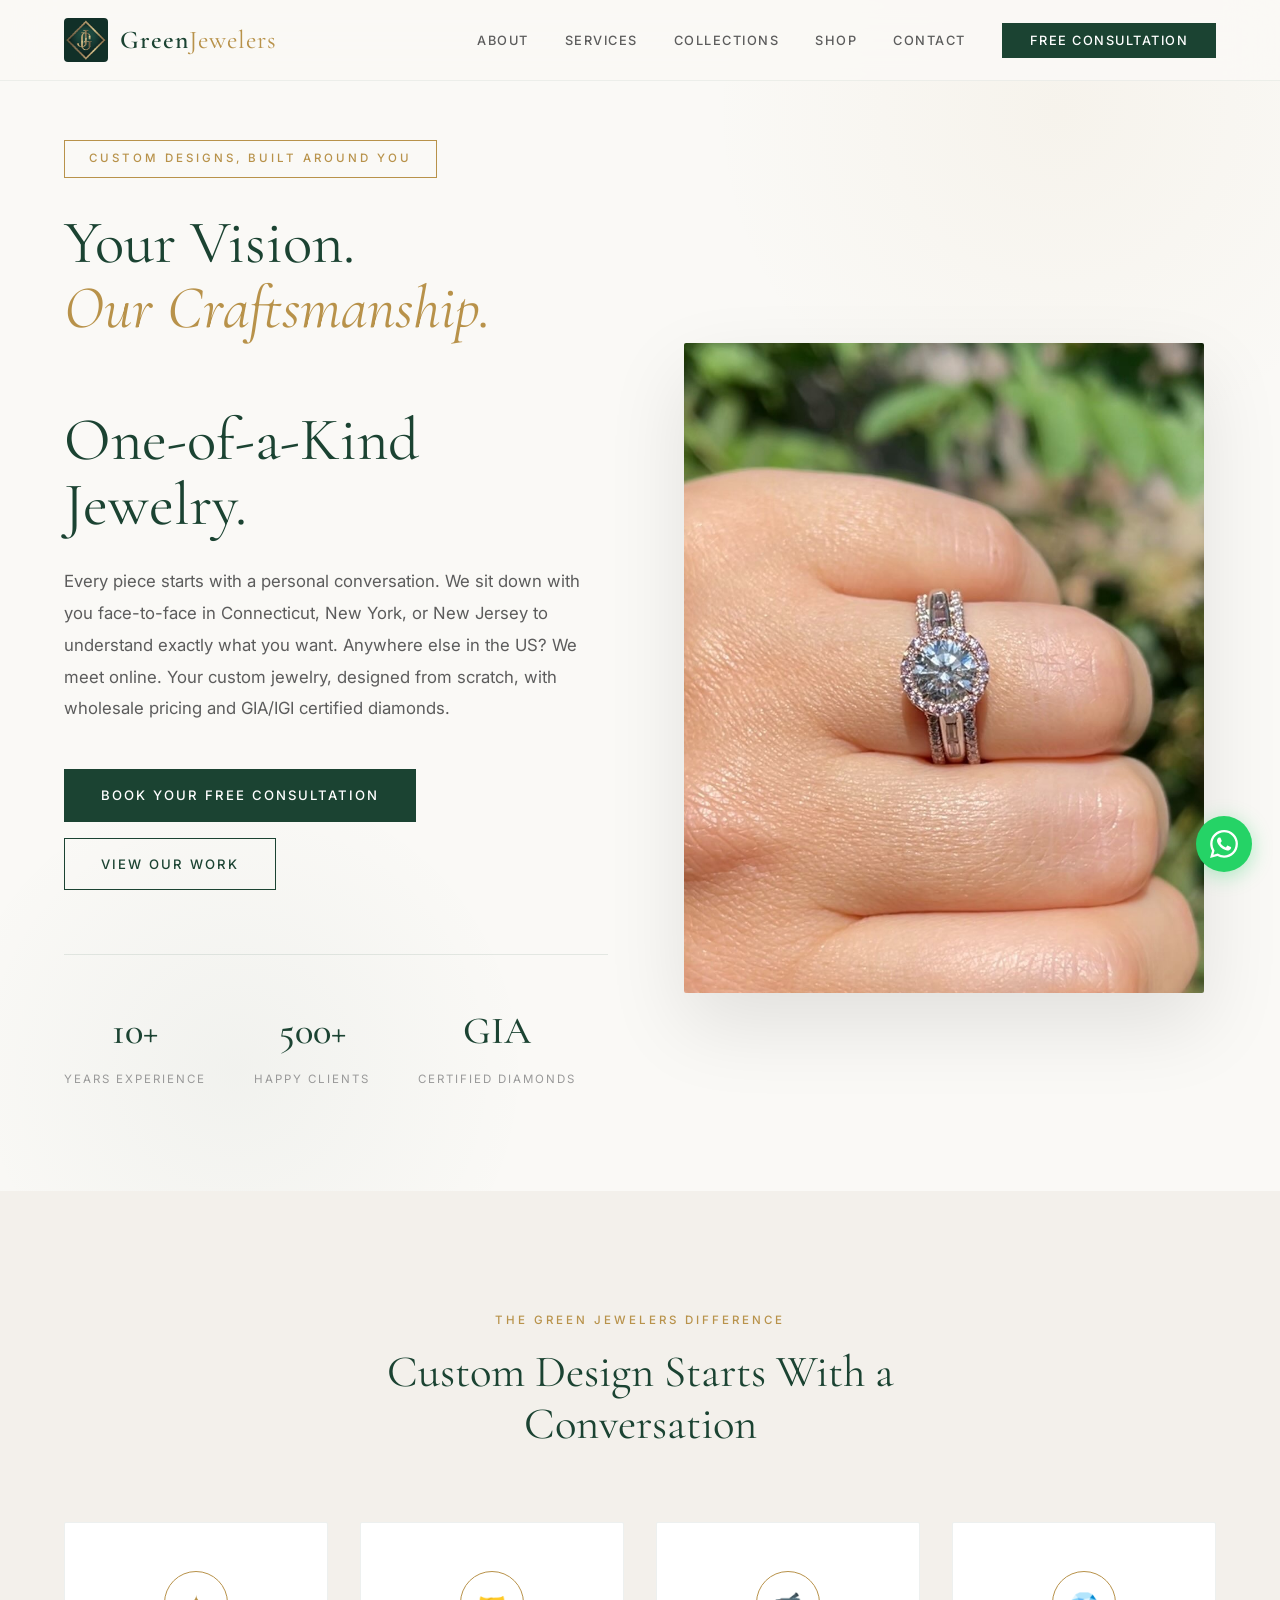
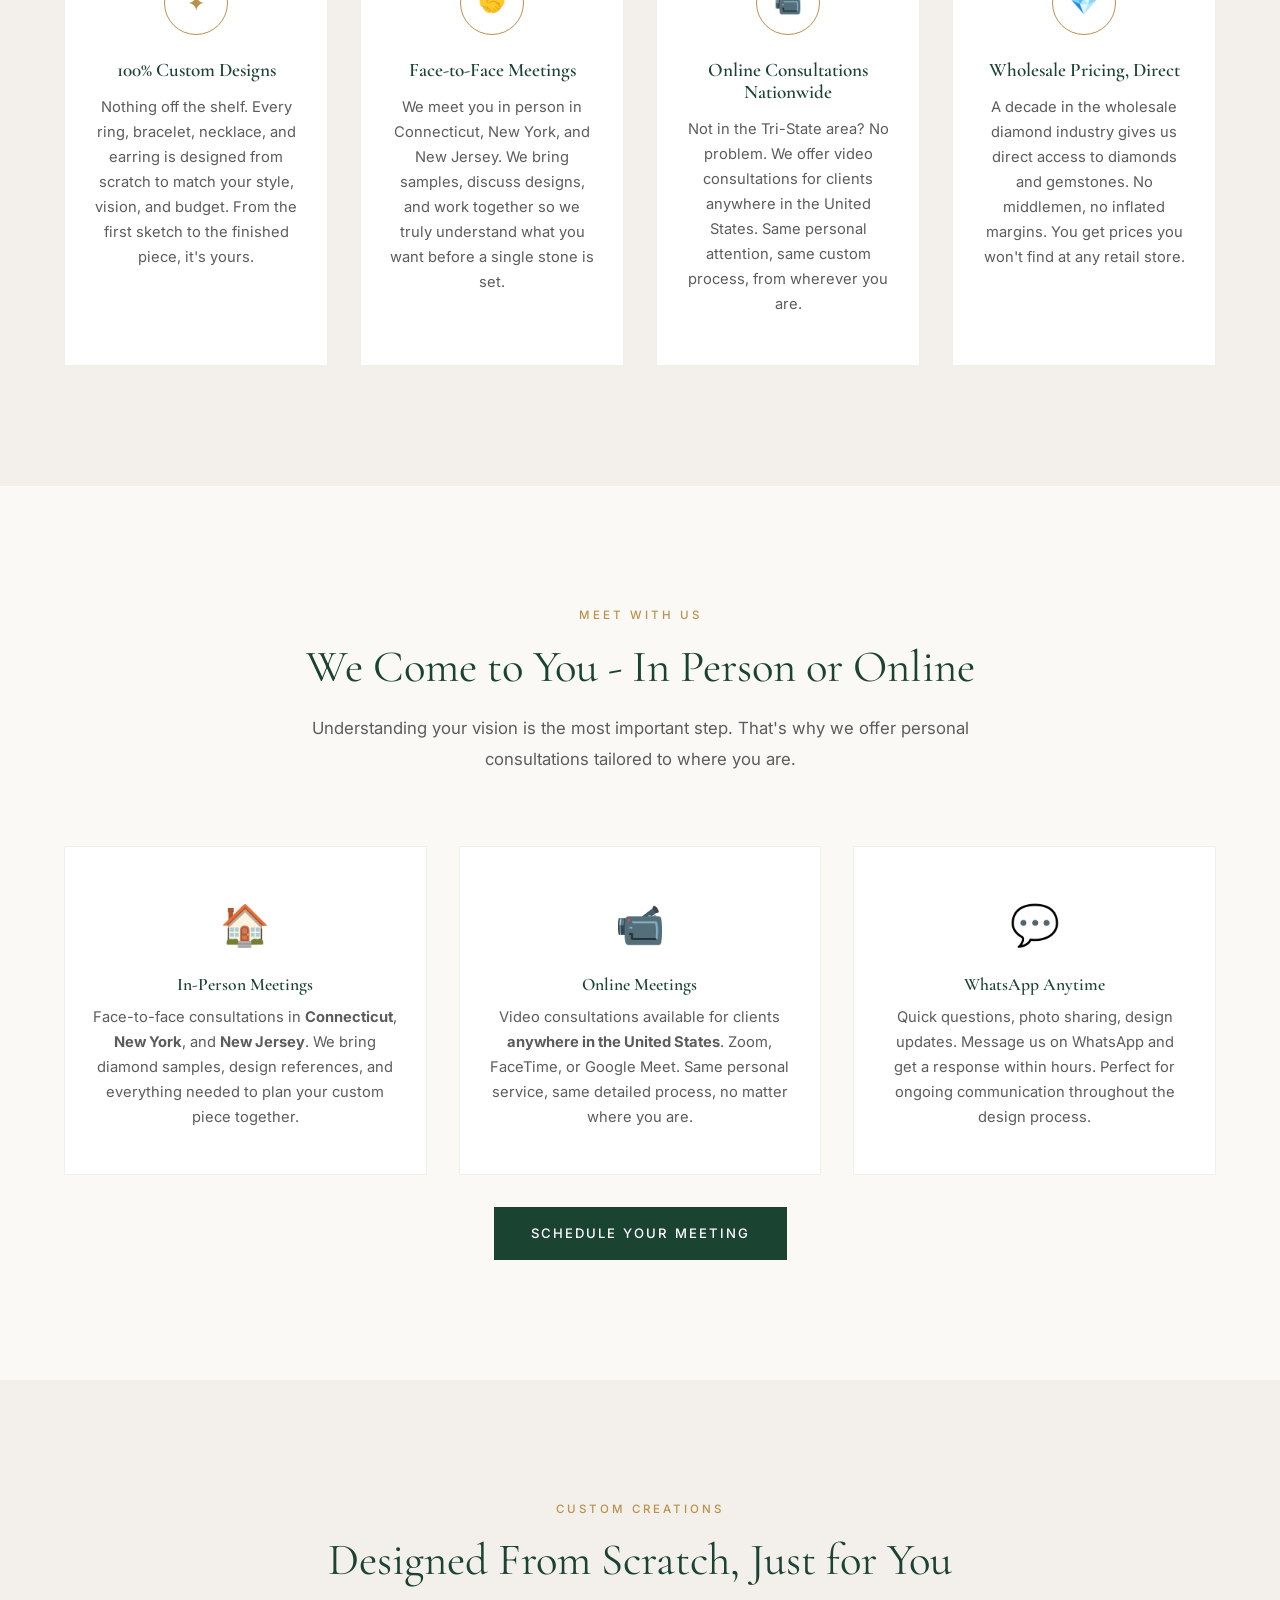
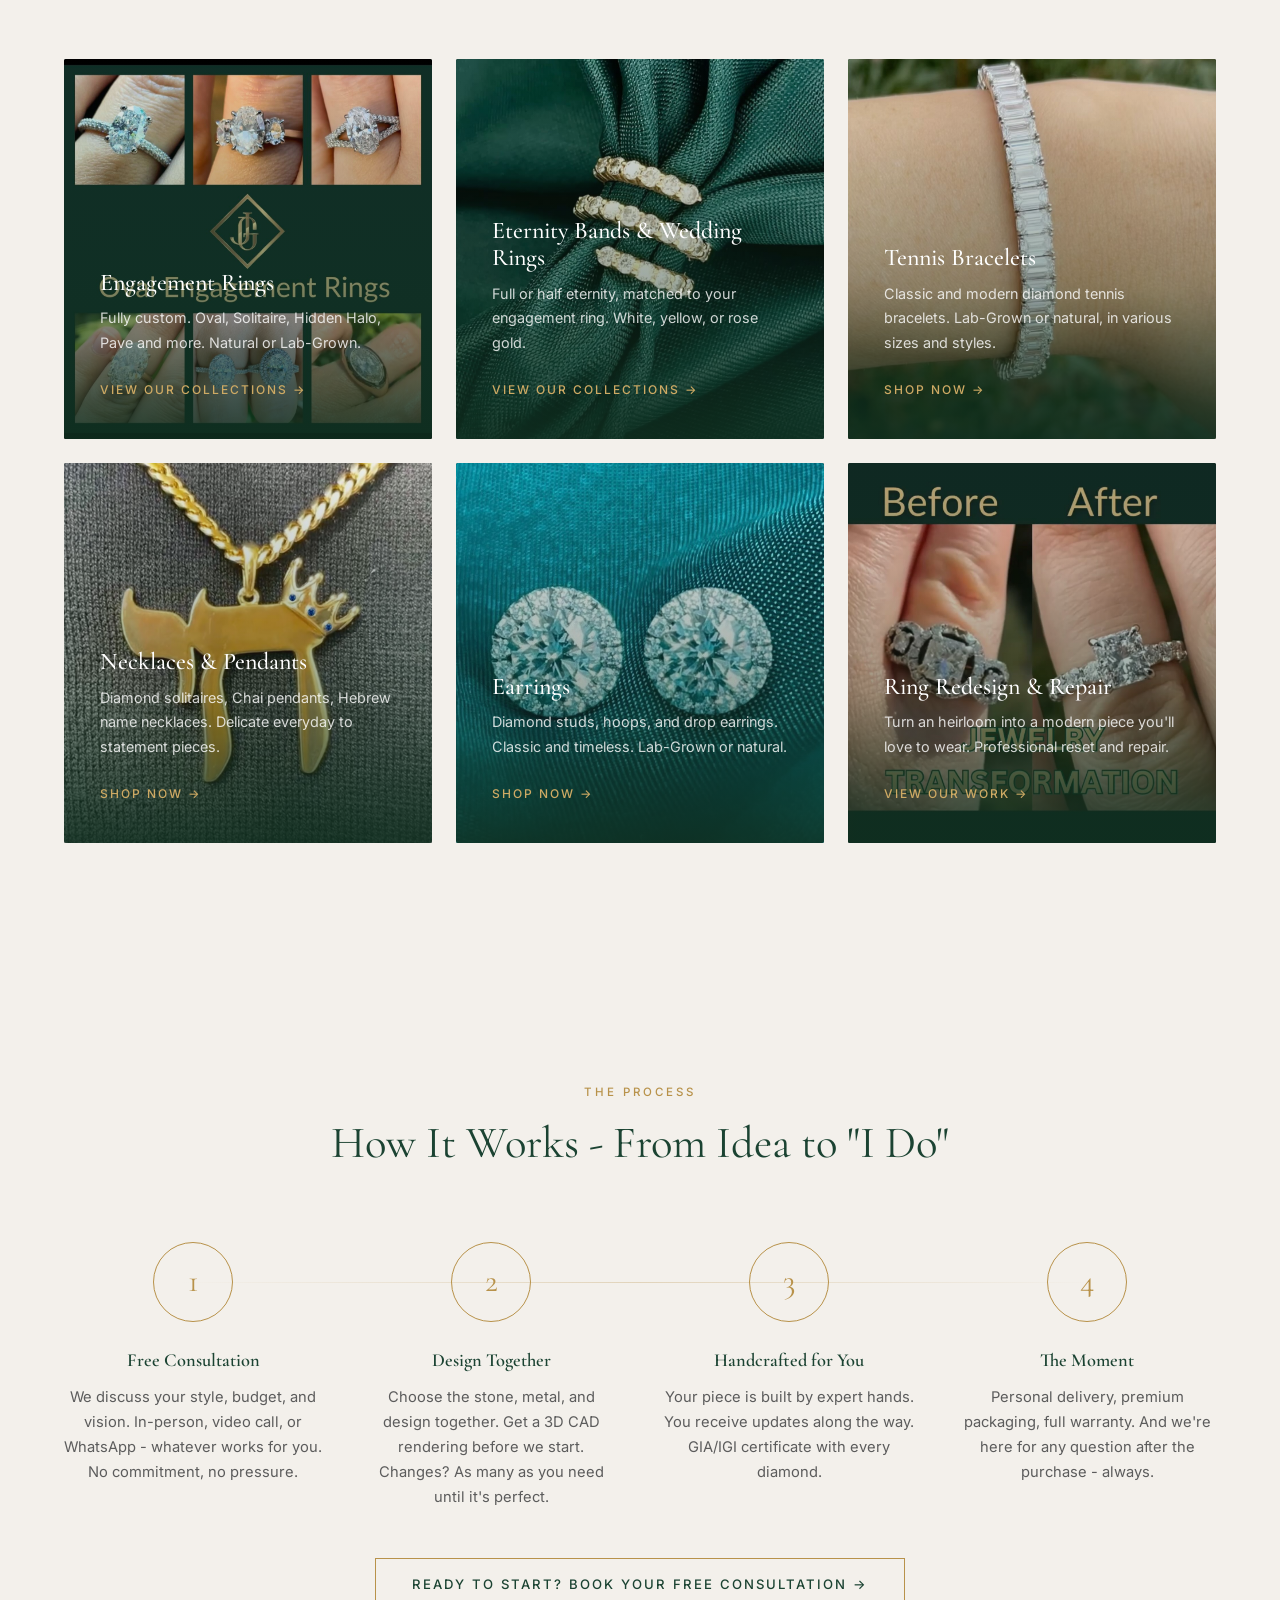
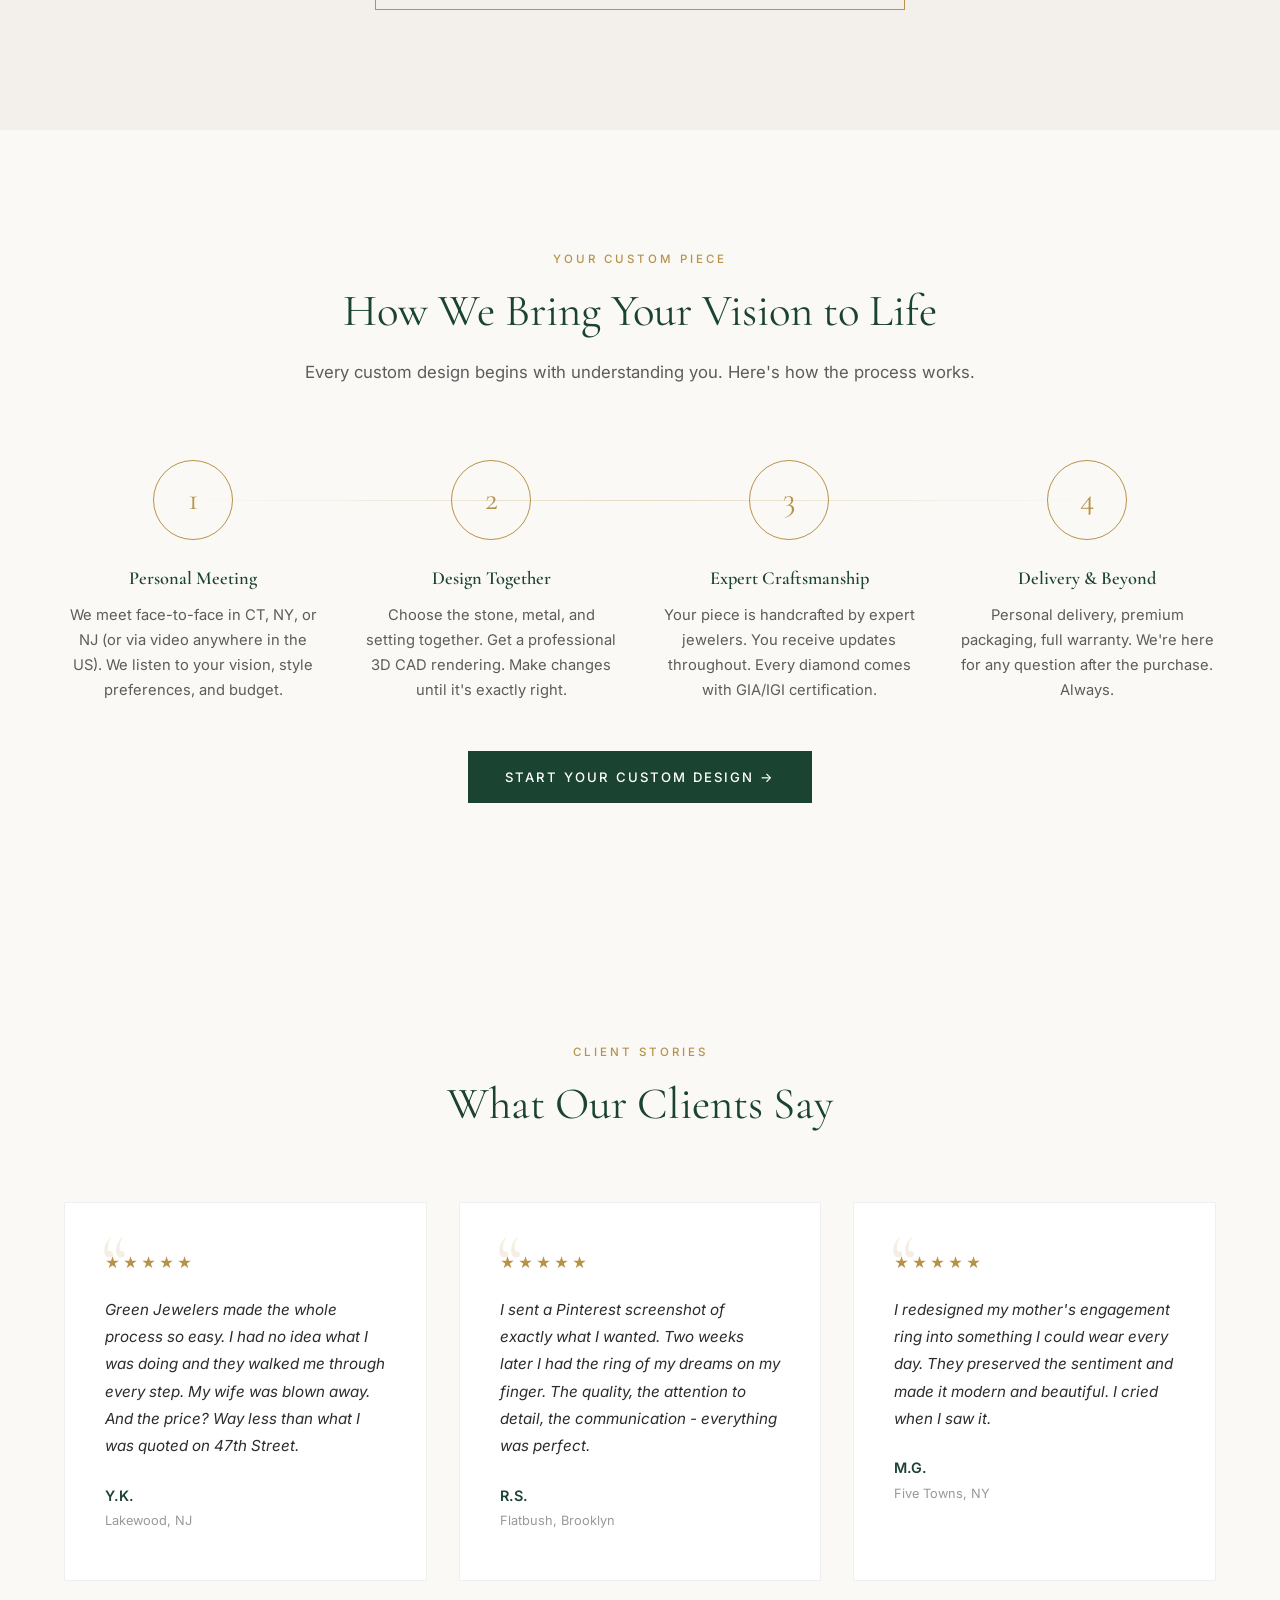
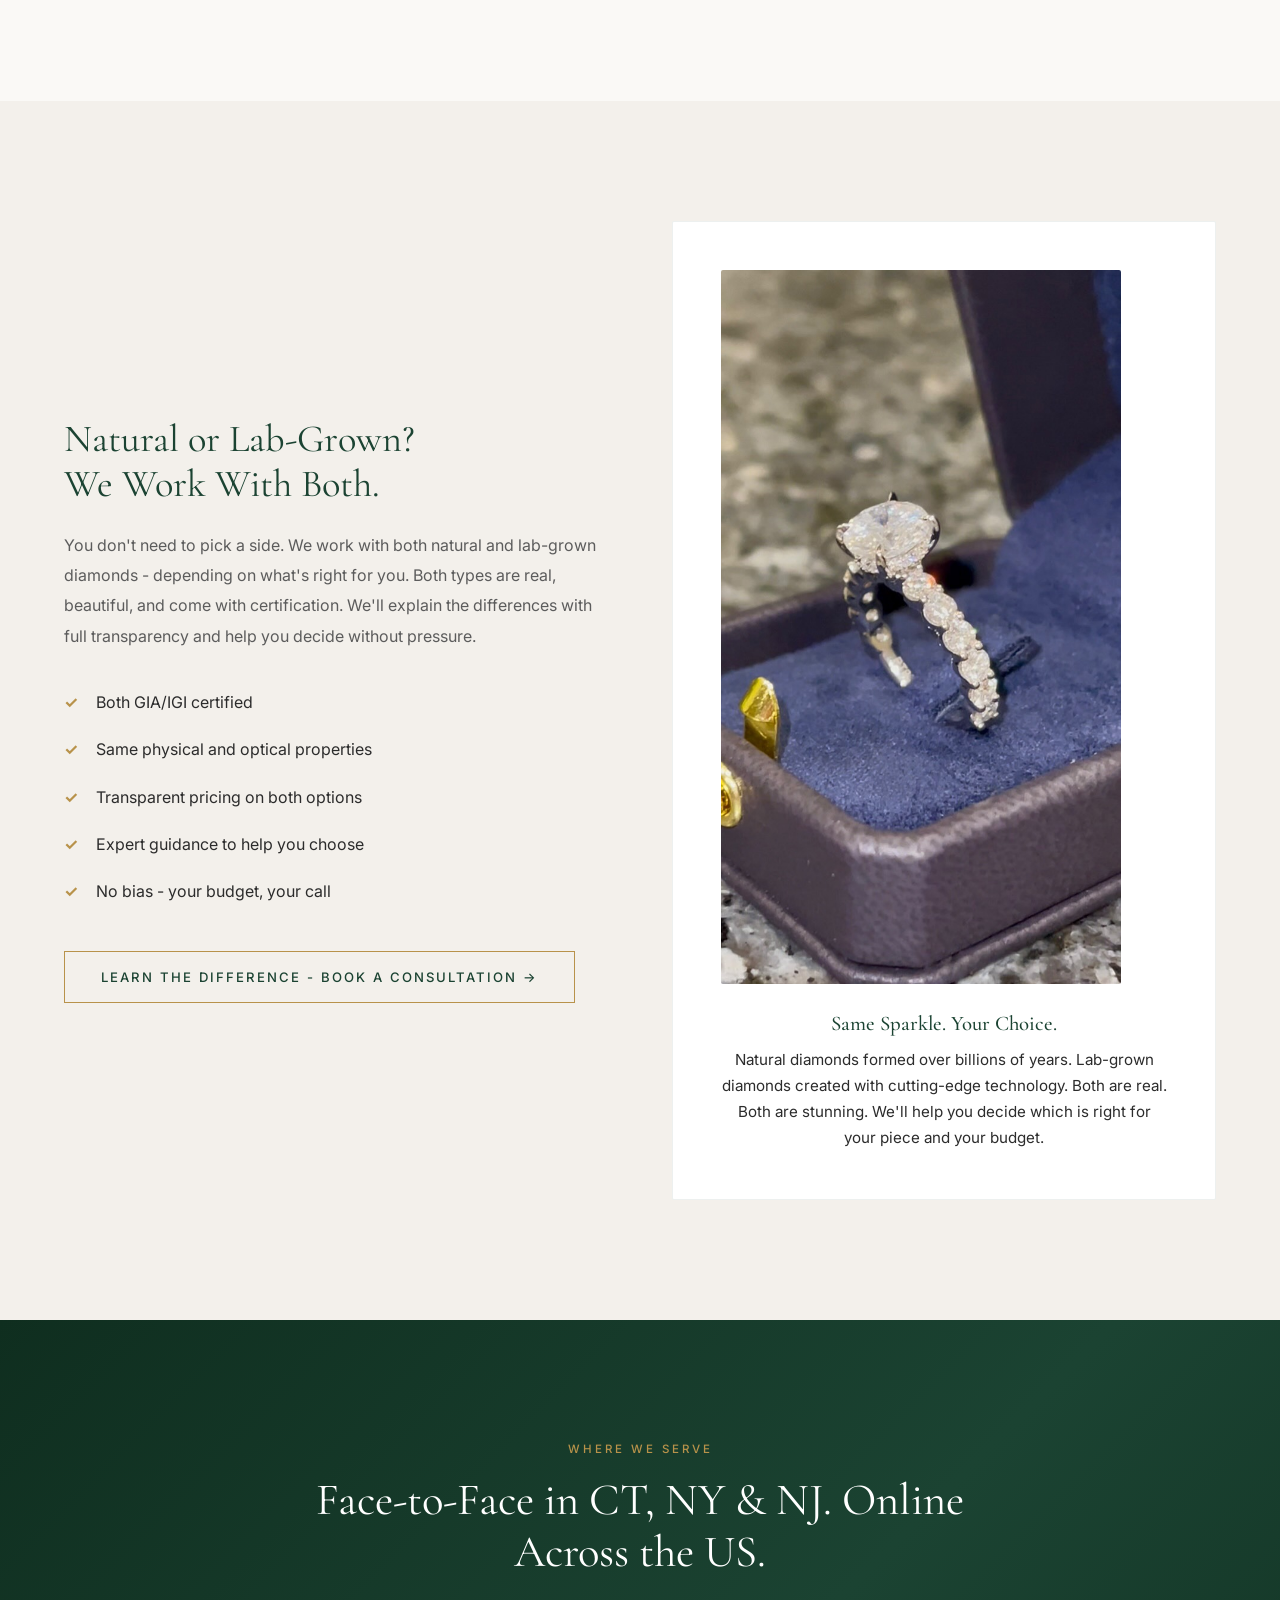
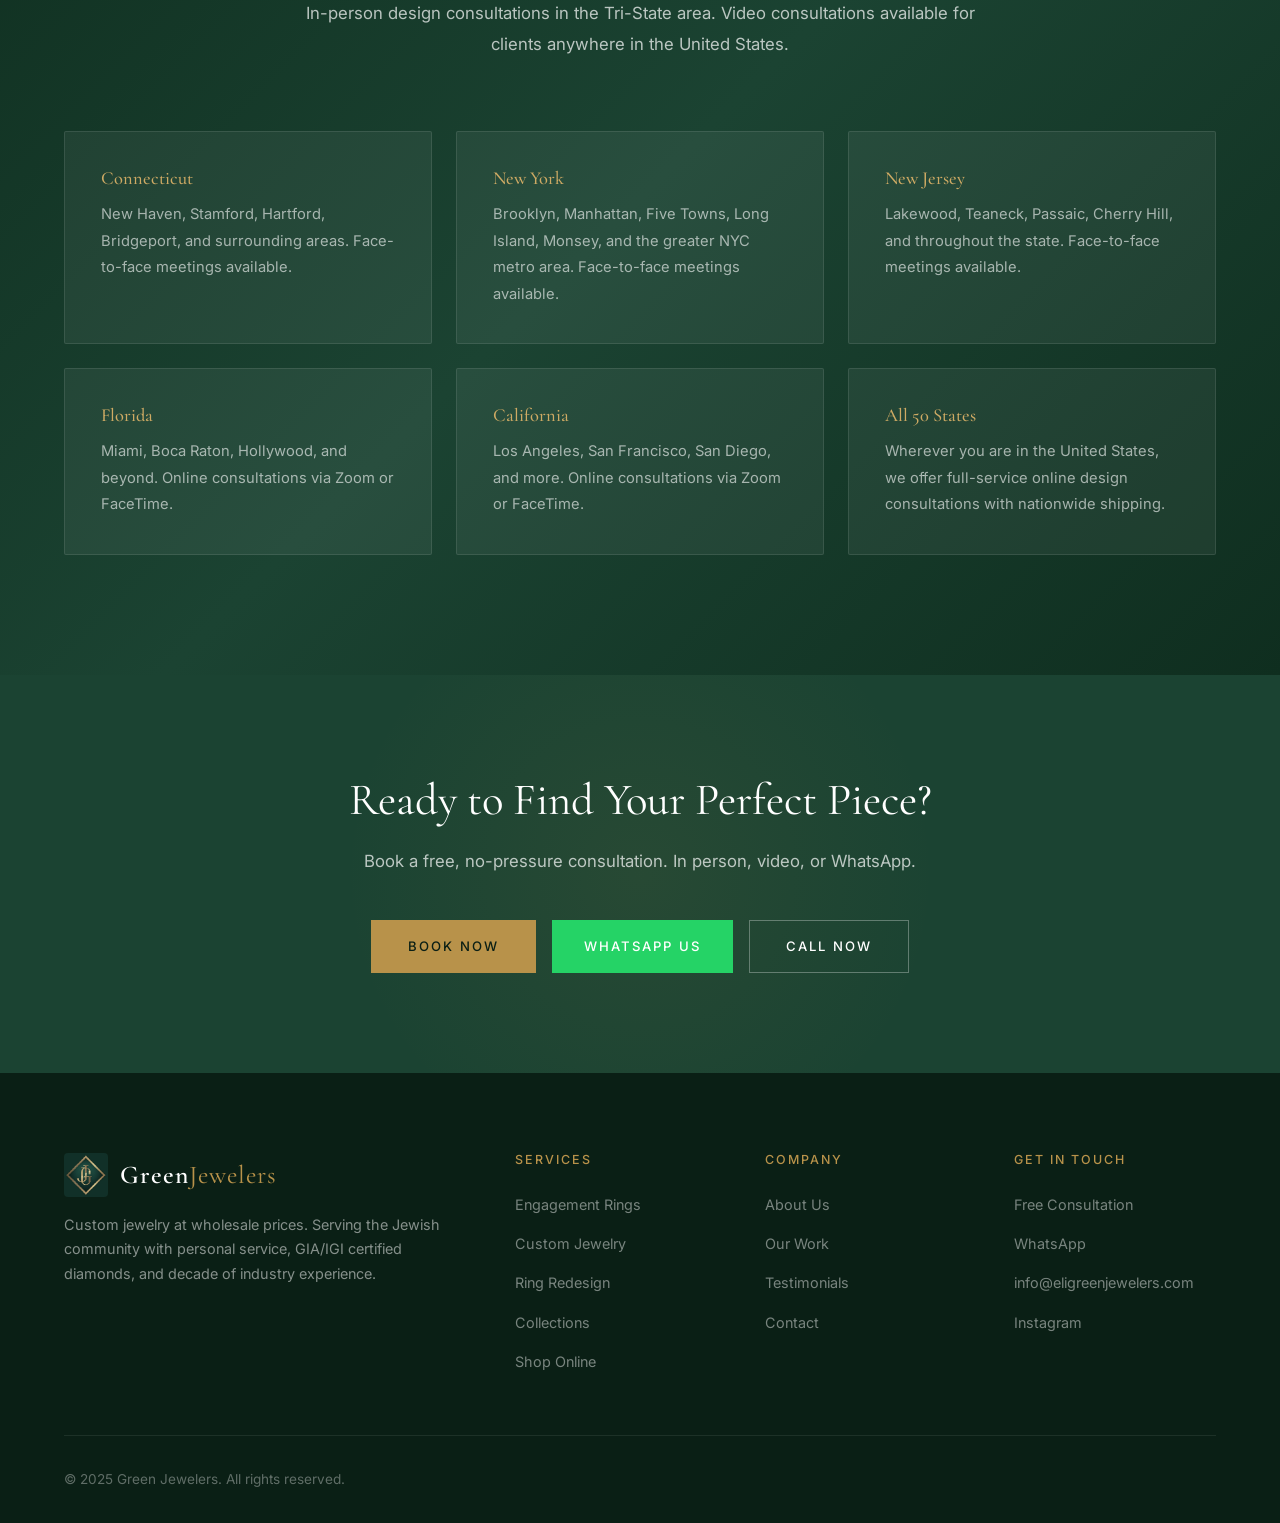
==== commit 60505320: "Luxury redesign: new theme, typography, JS effects - Rewrite styles.css: warm ivory + emerald + gold" ====
--- a/index.html
+++ b/index.html
@@ -3,20 +3,20 @@
 <head>
   <meta charset="UTF-8">
   <meta name="viewport" content="width=device-width, initial-scale=1.0">
-  <title>Green Jewelers | Custom Jewelry. Wholesale Prices. Personal Service.</title>
-  <meta name="description" content="Custom engagement rings, jewelry design & redesign at wholesale prices. Serving the Jewish community in NYC, NJ & CT. GIA/IGI certified diamonds. Free consultation.">
-  <meta name="keywords" content="custom engagement rings, wholesale diamonds, lab grown diamonds, Jewish jeweler, NYC jewelry, NJ engagement rings, custom jewelry design">
+  <title>Green Jewelers | Custom Jewelry Design. Face-to-Face Consultations. Personal Service.</title>
+  <meta name="description" content="Custom jewelry designs built around your vision. Face-to-face consultations in CT, NY & NJ. Online meetings across the US. GIA/IGI certified diamonds. Free consultation.">
+  <meta name="keywords" content="custom jewelry design, bespoke jewelry, face to face jewelry consultation, Connecticut jeweler, New York custom rings, NJ jewelry designer, online jewelry consultation">
 
   <!-- Open Graph -->
-  <meta property="og:title" content="Green Jewelers | Custom Jewelry at Wholesale Prices">
-  <meta property="og:description" content="Custom engagement rings, jewelry & redesign. Wholesale prices, personal service. Serving the Jewish community across the Tri-State Area.">
+  <meta property="og:title" content="Green Jewelers | Custom Jewelry Design & Personal Consultations">
+  <meta property="og:description" content="Custom jewelry designs crafted around your vision. Face-to-face meetings in CT, NY & NJ. Online consultations across the United States.">
   <meta property="og:type" content="website">
   <meta property="og:locale" content="en_US">
 
   <!-- Fonts -->
   <link rel="preconnect" href="https://fonts.googleapis.com">
   <link rel="preconnect" href="https://fonts.gstatic.com" crossorigin>
-  <link href="https://fonts.googleapis.com/css2?family=Inter:wght@400;500;600;700&family=Playfair+Display:wght@400;600;700&display=swap" rel="stylesheet">
+  <link href="https://fonts.googleapis.com/css2?family=Cormorant+Garamond:wght@300;400;500;600&family=Inter:wght@400;500;600;700&display=swap" rel="stylesheet">
 
   <!-- Favicon -->
   <link rel="icon" type="image/jpeg" href="images/green-jewelers-logo.jpg">
@@ -46,6 +46,26 @@
     }
   }
   </script>
+
+  <!-- Matomo -->
+  <script>
+    var _paq = window._paq = window._paq || [];
+    /* tracker methods like "setCustomDimension" should be called before "trackPageView" */
+    _paq.push(["setDocumentTitle", document.domain + "/" + document.title]);
+    _paq.push(["setCookieDomain", "*.eligreenjewelers.com"]);
+    _paq.push(["setDomains", ["*.eligreenjewelers.com"]]);
+    _paq.push(['trackPageView']);
+    _paq.push(['enableLinkTracking']);
+    (function() {
+      var u="https://matomo.alphalockandsafe.com/matomo/";
+      _paq.push(['setTrackerUrl', u+'matomo.php']);
+      _paq.push(['setSiteId', '13']);
+      var d=document, g=d.createElement('script'), s=d.getElementsByTagName('script')[0];
+      g.async=true; g.src=u+'matomo.js'; s.parentNode.insertBefore(g,s);
+    })();
+  </script>
+  <noscript><p><img referrerpolicy="no-referrer-when-downgrade" src="https://matomo.alphalockandsafe.com/matomo/matomo.php?idsite=13&amp;rec=1" style="border:0;" alt="" /></p></noscript>
+  <!-- End Matomo Code -->
 </head>
 <body>
 
@@ -58,6 +78,8 @@
       <ul class="nav-links">
         <li><a href="about.html">About</a></li>
         <li><a href="services.html">Services</a></li>
+        <li><a href="collections.html">Collections</a></li>
+        <li><a href="products.html">Shop</a></li>
         <li><a href="contact.html">Contact</a></li>
         <li><a href="contact.html" class="nav-cta">Free Consultation</a></li>
       </ul>
@@ -74,12 +96,12 @@
     <div class="container">
       <div class="hero-grid">
         <div class="hero-content">
-          <span class="hero-badge">Wholesale Pricing, Direct to You</span>
-          <h1>Custom Jewelry.<br><span class="accent">Wholesale Prices.</span><br>Personal Service.</h1>
-          <p>Custom engagement rings, jewelry design and redesign - with a decade of wholesale diamond experience, face-to-face service, and prices you won't find at retail. Serving the Jewish community across NYC, NJ &amp; CT.</p>
+          <span class="hero-badge">Custom Designs, Built Around You</span>
+          <h1>Your Vision.<br><span class="accent">Our Craftsmanship.</span><br>One-of-a-Kind Jewelry.</h1>
+          <p>Every piece starts with a personal conversation. We sit down with you face-to-face in Connecticut, New York, or New Jersey to understand exactly what you want. Anywhere else in the US? We meet online. Your custom jewelry, designed from scratch, with wholesale pricing and GIA/IGI certified diamonds.</p>
           <div class="hero-buttons">
             <a href="contact.html" class="btn btn-primary">Book Your Free Consultation</a>
-            <a href="services.html" class="btn btn-secondary">Browse Our Work</a>
+            <a href="collections.html" class="btn btn-secondary">View Our Work</a>
           </div>
           <div class="hero-stats">
             <div class="hero-stat">
@@ -97,104 +119,135 @@
           </div>
         </div>
         <div class="hero-image">
-          <img src="images/halo-diamond-engagement-ring-on-hand.jpg" alt="Custom halo diamond engagement ring worn on hand - Green Jewelers" width="600" height="600" loading="eager">
-        </div>
-      </div>
-    </div>
-  </section>
-
-  <!-- ===== WHY GREEN JEWELERS ===== -->
+          <img src="images/halo-diamond-engagement-ring-on-hand.jpg" alt="Custom halo diamond engagement ring worn on hand - Green Jewelers" width="600" height="600" loading="eager" class="parallax-img">
+        </div>
+      </div>
+    </div>
+  </section>
+
+  <!-- ===== HOW WE WORK ===== -->
   <section class="section section-alt" id="why-us">
     <div class="container">
       <div class="section-header">
         <span class="overline">The Green Jewelers Difference</span>
-        <h2>Why Hundreds of Families Trust Green Jewelers</h2>
+        <h2>Custom Design Starts With a Conversation</h2>
       </div>
       <div class="value-grid">
+        <div class="value-card">
+          <div class="value-icon" aria-hidden="true">&#x2726;</div>
+          <h3>100% Custom Designs</h3>
+          <p>Nothing off the shelf. Every ring, bracelet, necklace, and earring is designed from scratch to match your style, vision, and budget. From the first sketch to the finished piece, it's yours.</p>
+        </div>
+        <div class="value-card">
+          <div class="value-icon" aria-hidden="true">&#x1F91D;</div>
+          <h3>Face-to-Face Meetings</h3>
+          <p>We meet you in person in Connecticut, New York, and New Jersey. We bring samples, discuss designs, and work together so we truly understand what you want before a single stone is set.</p>
+        </div>
+        <div class="value-card">
+          <div class="value-icon" aria-hidden="true">&#x1F4F9;</div>
+          <h3>Online Consultations Nationwide</h3>
+          <p>Not in the Tri-State area? No problem. We offer video consultations for clients anywhere in the United States. Same personal attention, same custom process, from wherever you are.</p>
+        </div>
         <div class="value-card">
           <div class="value-icon" aria-hidden="true">&#x1F48E;</div>
           <h3>Wholesale Pricing, Direct</h3>
-          <p>A decade in the wholesale diamond industry gives us direct access to diamonds and gemstones - no middlemen, no inflated margins. You get prices you won't find at any retail store.</p>
-        </div>
-        <div class="value-card">
-          <div class="value-icon" aria-hidden="true">&#x2726;</div>
-          <h3>Fully Custom, Fully Yours</h3>
-          <p>Nothing off the shelf. Every piece is built from scratch to match your style, budget, and vision. Sketch, CAD design, stone selection - all together.</p>
-        </div>
-        <div class="value-card">
-          <div class="value-icon" aria-hidden="true">&#x1F91D;</div>
-          <h3>Personal Service, Start to Finish</h3>
-          <p>Personal consultation, WhatsApp availability, zero pressure. We walk with you from the first question to the moment she says yes.</p>
-        </div>
-        <div class="value-card">
-          <div class="value-icon" aria-hidden="true">&#x1F3E0;</div>
-          <h3>From the Community, For the Community</h3>
-          <p>We know the events, the taste, the traditions and expectations. Natural and lab-grown diamonds, Chai pendants, Jewish designs - all with full understanding.</p>
-        </div>
+          <p>A decade in the wholesale diamond industry gives us direct access to diamonds and gemstones. No middlemen, no inflated margins. You get prices you won't find at any retail store.</p>
+        </div>
+      </div>
+    </div>
+  </section>
+
+  <!-- ===== MEET WITH US ===== -->
+  <section class="section" id="meet-with-us">
+    <div class="container">
+      <div class="section-header">
+        <span class="overline">Meet With Us</span>
+        <h2>We Come to You - In Person or Online</h2>
+        <p>Understanding your vision is the most important step. That's why we offer personal consultations tailored to where you are.</p>
+      </div>
+      <div class="meeting-options">
+        <div class="meeting-card">
+          <div class="meeting-icon" aria-hidden="true">&#x1F3E0;</div>
+          <h3>In-Person Meetings</h3>
+          <p>Face-to-face consultations in <strong>Connecticut</strong>, <strong>New York</strong>, and <strong>New Jersey</strong>. We bring diamond samples, design references, and everything needed to plan your custom piece together.</p>
+        </div>
+        <div class="meeting-card">
+          <div class="meeting-icon" aria-hidden="true">&#x1F4F9;</div>
+          <h3>Online Meetings</h3>
+          <p>Video consultations available for clients <strong>anywhere in the United States</strong>. Zoom, FaceTime, or Google Meet. Same personal service, same detailed process, no matter where you are.</p>
+        </div>
+        <div class="meeting-card">
+          <div class="meeting-icon" aria-hidden="true">&#x1F4AC;</div>
+          <h3>WhatsApp Anytime</h3>
+          <p>Quick questions, photo sharing, design updates. Message us on WhatsApp and get a response within hours. Perfect for ongoing communication throughout the design process.</p>
+        </div>
+      </div>
+      <div class="text-center" style="margin-top: 32px;">
+        <a href="contact.html" class="btn btn-primary">Schedule Your Meeting</a>
       </div>
     </div>
   </section>
 
   <!-- ===== WHAT WE CREATE ===== -->
-  <section class="section" id="categories">
-    <div class="container">
-      <div class="section-header">
-        <span class="overline">Our Collections</span>
-        <h2>What We Create</h2>
+  <section class="section section-alt" id="categories">
+    <div class="container">
+      <div class="section-header">
+        <span class="overline">Custom Creations</span>
+        <h2>Designed From Scratch, Just for You</h2>
       </div>
       <div class="categories-grid">
-        <a class="category-card" href="services.html#engagement-rings">
+        <a class="category-card" href="collections.html">
           <div class="card-bg" style="background-image: url('images/oval-engagement-rings-collage.jpg');"></div>
           <img class="sr-only" src="images/oval-engagement-rings-collage.jpg" alt="Custom oval engagement rings collection by Green Jewelers">
           <div class="category-content">
             <h3>Engagement Rings</h3>
             <p>Fully custom. Oval, Solitaire, Hidden Halo, Pave and more. Natural or Lab-Grown.</p>
-            <span class="card-link">Explore Engagement Rings &rarr;</span>
-          </div>
-        </a>
-        <a class="category-card" href="services.html#custom-jewelry">
+            <span class="card-link">View Our Collections &rarr;</span>
+          </div>
+        </a>
+        <a class="category-card" href="collections.html">
           <div class="card-bg" style="background-image: url('images/stacked-diamond-bands-on-fabric.jpg');"></div>
           <img class="sr-only" src="images/stacked-diamond-bands-on-fabric.jpg" alt="Stacked diamond eternity bands and wedding rings on fabric">
           <div class="category-content">
             <h3>Eternity Bands &amp; Wedding Rings</h3>
             <p>Full or half eternity, matched to your engagement ring. White, yellow, or rose gold.</p>
-            <span class="card-link">Explore Bands &rarr;</span>
-          </div>
-        </a>
-        <a class="category-card" href="services.html#custom-jewelry">
+            <span class="card-link">View Our Collections &rarr;</span>
+          </div>
+        </a>
+        <a class="category-card" href="products.html">
           <div class="card-bg" style="background-image: url('images/diamond-tennis-bracelet-on-wrist.jpg');"></div>
           <img class="sr-only" src="images/diamond-tennis-bracelet-on-wrist.jpg" alt="Diamond tennis bracelet on wrist - classic lab-grown or natural">
           <div class="category-content">
             <h3>Tennis Bracelets</h3>
             <p>Classic and modern diamond tennis bracelets. Lab-Grown or natural, in various sizes and styles.</p>
-            <span class="card-link">Explore Tennis Bracelets &rarr;</span>
-          </div>
-        </a>
-        <a class="category-card" href="services.html#custom-jewelry">
+            <span class="card-link">Shop Now &rarr;</span>
+          </div>
+        </a>
+        <a class="category-card" href="products.html">
           <div class="card-bg" style="background-image: url('images/gold-chai-necklace.jpg');"></div>
           <img class="sr-only" src="images/gold-chai-necklace.jpg" alt="Gold Chai pendant necklace - Jewish jewelry by Green Jewelers">
           <div class="category-content">
             <h3>Necklaces &amp; Pendants</h3>
             <p>Diamond solitaires, Chai pendants, Hebrew name necklaces. Delicate everyday to statement pieces.</p>
-            <span class="card-link">Explore Necklaces &rarr;</span>
-          </div>
-        </a>
-        <a class="category-card" href="services.html#custom-jewelry">
+            <span class="card-link">Shop Now &rarr;</span>
+          </div>
+        </a>
+        <a class="category-card" href="products.html">
           <div class="card-bg" style="background-image: url('images/round-diamond-stud-earrings.jpg');"></div>
           <img class="sr-only" src="images/round-diamond-stud-earrings.jpg" alt="Round diamond stud earrings - classic diamond earrings">
           <div class="category-content">
             <h3>Earrings</h3>
             <p>Diamond studs, hoops, and drop earrings. Classic and timeless. Lab-Grown or natural.</p>
-            <span class="card-link">Explore Earrings &rarr;</span>
-          </div>
-        </a>
-        <a class="category-card" href="services.html#redesign">
+            <span class="card-link">Shop Now &rarr;</span>
+          </div>
+        </a>
+        <a class="category-card" href="collections.html">
           <div class="card-bg" style="background-image: url('images/jewelry-transformation-before-after-ring.jpg');"></div>
           <img class="sr-only" src="images/jewelry-transformation-before-after-ring.jpg" alt="Jewelry redesign before and after - ring transformation">
           <div class="category-content">
             <h3>Ring Redesign &amp; Repair</h3>
             <p>Turn an heirloom into a modern piece you'll love to wear. Professional reset and repair.</p>
-            <span class="card-link">Explore Redesign &rarr;</span>
+            <span class="card-link">View Our Work &rarr;</span>
           </div>
         </a>
       </div>
@@ -236,50 +289,38 @@
     </div>
   </section>
 
-  <!-- ===== OUR WORK GALLERY ===== -->
-  <section class="section section-alt" id="gallery">
-    <div class="container">
-      <div class="section-header">
-        <span class="overline">Our Work</span>
-        <h2>Recently Crafted Pieces</h2>
-      </div>
-      <div class="gallery-grid">
-        <div class="gallery-item">
-          <img src="images/solitaire-diamond-ring-outdoors.jpg" alt="Solitaire diamond engagement ring photographed outdoors in natural light" loading="lazy">
-        </div>
-        <div class="gallery-item">
-          <img src="images/blue-purple-toi-et-moi-ring.jpg" alt="Blue and purple toi et moi gemstone ring - custom two-stone design" loading="lazy">
-        </div>
-        <div class="gallery-item">
-          <img src="images/diamond-bangles-stack.jpg" alt="Stacked diamond bangle bracelets - luxury gold bangles" loading="lazy">
-        </div>
-        <div class="gallery-item">
-          <img src="images/flower-pendant-necklace.jpg" alt="Flower-shaped diamond pendant necklace - delicate floral jewelry design" loading="lazy">
-        </div>
-        <div class="gallery-item">
-          <img src="images/blue-halo-stud-earring.jpg" alt="Blue gemstone halo stud earring with diamond surround" loading="lazy">
-        </div>
-        <div class="gallery-item">
-          <img src="images/three-stone-diamond-ring-on-hand.jpg" alt="Three stone diamond ring worn on hand - past present future engagement ring" loading="lazy">
-        </div>
-        <div class="gallery-item">
-          <img src="images/heart-and-initial-charm-necklace.jpg" alt="Heart and initial charm necklace - personalized custom jewelry" loading="lazy">
-        </div>
-        <div class="gallery-item">
-          <img src="images/pink-flower-gemstone-ring.jpg" alt="Pink flower gemstone ring - colorful custom jewelry design" loading="lazy">
-        </div>
-        <div class="gallery-item">
-          <img src="images/long-diamond-drop-earrings-collage.jpg" alt="Long diamond drop earrings collection - elegant statement earrings" loading="lazy">
-        </div>
-        <div class="gallery-item">
-          <img src="images/pink-purple-gemstone-bracelet.jpg" alt="Pink and purple gemstone bracelet - colorful custom bracelet design" loading="lazy">
-        </div>
-        <div class="gallery-item">
-          <img src="images/round-diamond-eternity-band.jpg" alt="Round diamond eternity band - full circle diamond wedding ring" loading="lazy">
-        </div>
-        <div class="gallery-item">
-          <img src="images/triangle-station-necklace.jpg" alt="Triangle station diamond necklace - modern geometric jewelry design" loading="lazy">
-        </div>
+  <!-- ===== CUSTOM DESIGN PROCESS ===== -->
+  <section class="section" id="custom-process">
+    <div class="container">
+      <div class="section-header">
+        <span class="overline">Your Custom Piece</span>
+        <h2>How We Bring Your Vision to Life</h2>
+        <p>Every custom design begins with understanding you. Here's how the process works.</p>
+      </div>
+      <div class="steps-grid">
+        <div class="step-card">
+          <div class="step-number">1</div>
+          <h3>Personal Meeting</h3>
+          <p>We meet face-to-face in CT, NY, or NJ (or via video anywhere in the US). We listen to your vision, style preferences, and budget.</p>
+        </div>
+        <div class="step-card">
+          <div class="step-number">2</div>
+          <h3>Design Together</h3>
+          <p>Choose the stone, metal, and setting together. Get a professional 3D CAD rendering. Make changes until it's exactly right.</p>
+        </div>
+        <div class="step-card">
+          <div class="step-number">3</div>
+          <h3>Expert Craftsmanship</h3>
+          <p>Your piece is handcrafted by expert jewelers. You receive updates throughout. Every diamond comes with GIA/IGI certification.</p>
+        </div>
+        <div class="step-card">
+          <div class="step-number">4</div>
+          <h3>Delivery &amp; Beyond</h3>
+          <p>Personal delivery, premium packaging, full warranty. We're here for any question after the purchase. Always.</p>
+        </div>
+      </div>
+      <div class="text-center" style="margin-top: 48px;">
+        <a href="contact.html" class="btn btn-primary">Start Your Custom Design &rarr;</a>
       </div>
     </div>
   </section>
@@ -346,33 +387,33 @@
     <div class="container">
       <div class="section-header">
         <span class="overline">Where We Serve</span>
-        <h2>Serving the Jewish Community Across the Tri-State Area</h2>
-        <p>Personal in-person consultations, or via video/WhatsApp nationwide. We regularly serve:</p>
+        <h2>Face-to-Face in CT, NY &amp; NJ. Online Across the US.</h2>
+        <p>In-person design consultations in the Tri-State area. Video consultations available for clients anywhere in the United States.</p>
       </div>
       <div class="areas-grid">
         <div class="area-card">
-          <h3>Brooklyn</h3>
-          <p>Crown Heights, Flatbush, Boro Park, Williamsburg</p>
+          <h3>Connecticut</h3>
+          <p>New Haven, Stamford, Hartford, Bridgeport, and surrounding areas. Face-to-face meetings available.</p>
+        </div>
+        <div class="area-card">
+          <h3>New York</h3>
+          <p>Brooklyn, Manhattan, Five Towns, Long Island, Monsey, and the greater NYC metro area. Face-to-face meetings available.</p>
         </div>
         <div class="area-card">
           <h3>New Jersey</h3>
-          <p>Lakewood, Teaneck, Passaic</p>
-        </div>
-        <div class="area-card">
-          <h3>Long Island</h3>
-          <p>Five Towns, North Woodmere, Lawrence</p>
-        </div>
-        <div class="area-card">
-          <h3>Manhattan</h3>
-          <p>Diamond District, Upper West Side</p>
-        </div>
-        <div class="area-card">
-          <h3>Upstate NY</h3>
-          <p>Monsey, New Square</p>
-        </div>
-        <div class="area-card">
-          <h3>Connecticut</h3>
-          <p>New Haven, Stamford</p>
+          <p>Lakewood, Teaneck, Passaic, Cherry Hill, and throughout the state. Face-to-face meetings available.</p>
+        </div>
+        <div class="area-card">
+          <h3>Florida</h3>
+          <p>Miami, Boca Raton, Hollywood, and beyond. Online consultations via Zoom or FaceTime.</p>
+        </div>
+        <div class="area-card">
+          <h3>California</h3>
+          <p>Los Angeles, San Francisco, San Diego, and more. Online consultations via Zoom or FaceTime.</p>
+        </div>
+        <div class="area-card">
+          <h3>All 50 States</h3>
+          <p>Wherever you are in the United States, we offer full-service online design consultations with nationwide shipping.</p>
         </div>
       </div>
     </div>
@@ -406,13 +447,15 @@
             <li><a href="services.html#engagement-rings">Engagement Rings</a></li>
             <li><a href="services.html#custom-jewelry">Custom Jewelry</a></li>
             <li><a href="services.html#redesign">Ring Redesign</a></li>
-            <li><a href="services.html#custom-jewelry">Tennis Bracelets</a></li>
+            <li><a href="collections.html">Collections</a></li>
+            <li><a href="products.html">Shop Online</a></li>
           </ul>
         </div>
         <div class="footer-col">
           <h4>Company</h4>
           <ul>
             <li><a href="about.html">About Us</a></li>
+            <li><a href="collections.html">Our Work</a></li>
             <li><a href="index.html#testimonials">Testimonials</a></li>
             <li><a href="contact.html">Contact</a></li>
           </ul>
--- a/css/styles.css
+++ b/css/styles.css
@@ -1,5 +1,6 @@
-/* ===== GREEN JEWELERS - Dark Luxury Theme ===== */
-/* Color Palette: Dark #0a0a0f, Surface #111116, Gold #D4A853, White */
+/* ===== GREEN JEWELERS - Luxury Light Theme ===== */
+/* Inspired by Cartier, Harry Winston, Tiffany, Stephanie Gottlieb */
+/* Palette: Deep Emerald Green + Gold + Ivory (matching logo) */
 
 /* --- Reset & Base --- */
 *, *::before, *::after {
@@ -9,31 +10,33 @@
 }
 
 :root {
-  --bg: #0a0a0f;
-  --bg-surface: #111116;
-  --bg-card: #18181f;
-  --bg-card-hover: #1e1e28;
-  --border: rgba(212, 168, 83, 0.12);
-  --border-hover: rgba(212, 168, 83, 0.35);
-  --gold: #D4A853;
-  --gold-light: #E8C97A;
-  --gold-dark: #B8903A;
-  --gold-glow: rgba(212, 168, 83, 0.15);
-  --gold-glow-strong: rgba(212, 168, 83, 0.3);
+  --bg: #FAF9F6;
+  --bg-surface: #F3F0EB;
+  --bg-card: #FFFFFF;
+  --bg-card-hover: #FFFFFF;
+  --border: rgba(27, 67, 50, 0.08);
+  --border-hover: rgba(27, 67, 50, 0.18);
+  --gold: #B8924A;
+  --gold-light: #CEAA64;
+  --gold-dark: #9A7838;
+  --gold-glow: rgba(184, 146, 74, 0.1);
+  --gold-glow-strong: rgba(184, 146, 74, 0.2);
   --white: #FFFFFF;
-  --text: #e8e6e3;
-  --text-muted: #9a9a9a;
-  --text-dim: #6b6b6b;
+  --text: #2C2C2C;
+  --text-muted: #5C5C5C;
+  --text-dim: #999999;
   --green: #1B4332;
   --green-light: #2D6A4F;
-  --green-dark: #0B2B1E;
-  --font-heading: 'Playfair Display', Georgia, 'Times New Roman', serif;
+  --green-dark: #0F2E1F;
+  --green-deep: #0A1F15;
+  --font-heading: 'Cormorant Garamond', Georgia, 'Times New Roman', serif;
   --font-body: 'Inter', -apple-system, BlinkMacSystemFont, 'Segoe UI', sans-serif;
   --max-width: 1200px;
-  --transition: 0.3s ease;
-  --glow-sm: 0 0 20px rgba(212, 168, 83, 0.08);
-  --glow-md: 0 0 40px rgba(212, 168, 83, 0.12);
-  --glow-lg: 0 8px 60px rgba(212, 168, 83, 0.18);
+  --transition: 0.4s cubic-bezier(0.25, 0.46, 0.45, 0.94);
+  --shadow-sm: 0 2px 8px rgba(0, 0, 0, 0.04);
+  --shadow-md: 0 8px 30px rgba(0, 0, 0, 0.06);
+  --shadow-lg: 0 20px 60px rgba(0, 0, 0, 0.08);
+  --shadow-xl: 0 32px 80px rgba(0, 0, 0, 0.1);
 }
 
 html {
@@ -47,6 +50,7 @@
   background: var(--bg);
   line-height: 1.7;
   -webkit-font-smoothing: antialiased;
+  -moz-osx-font-smoothing: grayscale;
   overflow-x: hidden;
 }
 
@@ -60,9 +64,9 @@
 
 h1, h2, h3, h4 {
   font-family: var(--font-heading);
-  font-weight: 700;
-  line-height: 1.2;
-  color: var(--white);
+  font-weight: 500;
+  line-height: 1.15;
+  color: var(--green);
 }
 
 .container {
@@ -76,8 +80,8 @@
   position: absolute;
   top: -100%;
   left: 16px;
-  background: var(--gold);
-  color: var(--bg);
+  background: var(--green);
+  color: var(--white);
   padding: 12px 24px;
   border-radius: 0 0 8px 8px;
   font-weight: 600;
@@ -96,104 +100,104 @@
 
 /* --- Logo Image --- */
 .logo-img {
-  height: 40px; width: auto; border-radius: 6px;
-  vertical-align: middle; margin-right: 10px; filter: brightness(1.1);
+  height: 44px; width: auto; border-radius: 4px;
+  vertical-align: middle; margin-right: 12px;
 }
 
 /* --- Buttons --- */
 .btn {
   display: inline-flex; align-items: center; gap: 8px;
-  padding: 14px 32px; border-radius: 6px;
-  font-family: var(--font-body); font-size: 0.95rem; font-weight: 600;
-  letter-spacing: 0.5px; text-transform: uppercase; cursor: pointer;
-  transition: all var(--transition); border: 2px solid transparent;
+  padding: 14px 36px; border-radius: 0;
+  font-family: var(--font-body); font-size: 0.82rem; font-weight: 500;
+  letter-spacing: 2px; text-transform: uppercase; cursor: pointer;
+  transition: all var(--transition); border: 1.5px solid transparent;
   text-decoration: none; position: relative;
 }
 .btn-primary {
-  background: var(--gold); color: var(--bg); border-color: var(--gold);
-  box-shadow: 0 4px 20px rgba(212,168,83,0.3);
+  background: var(--green); color: var(--white); border-color: var(--green);
 }
 .btn-primary:hover {
-  background: var(--gold-light); border-color: var(--gold-light);
-  box-shadow: 0 6px 30px rgba(212,168,83,0.5); transform: translateY(-2px);
-}
-.btn-primary:focus-visible { outline: 3px solid var(--gold-light); outline-offset: 3px; }
+  background: var(--green-light); border-color: var(--green-light);
+  transform: translateY(-2px); box-shadow: var(--shadow-md);
+}
+.btn-primary:focus-visible { outline: 3px solid var(--green-light); outline-offset: 3px; }
 
 .btn-secondary {
-  background: transparent; color: var(--white); border-color: rgba(255,255,255,0.3);
+  background: transparent; color: var(--green); border-color: var(--green);
 }
 .btn-secondary:hover {
-  background: rgba(255,255,255,0.08); border-color: rgba(255,255,255,0.5); transform: translateY(-2px);
-}
-.btn-secondary:focus-visible { outline: 3px solid var(--white); outline-offset: 3px; }
-
-.btn-outline { background: transparent; color: var(--gold); border-color: var(--gold); }
+  background: var(--green); color: var(--white);
+  transform: translateY(-2px);
+}
+.btn-secondary:focus-visible { outline: 3px solid var(--green); outline-offset: 3px; }
+
+.btn-outline { background: transparent; color: var(--green); border-color: var(--gold); }
 .btn-outline:hover {
-  background: var(--gold); color: var(--bg);
-  box-shadow: 0 4px 20px rgba(212,168,83,0.3); transform: translateY(-2px);
-}
-.btn-outline:focus-visible { outline: 3px solid var(--gold-light); outline-offset: 3px; }
+  background: var(--gold); color: var(--white);
+  transform: translateY(-2px);
+}
+.btn-outline:focus-visible { outline: 3px solid var(--gold); outline-offset: 3px; }
 
 .btn-whatsapp { background: #25D366; color: var(--white); border-color: #25D366; }
 .btn-whatsapp:hover {
   background: #1DA851; border-color: #1DA851;
-  box-shadow: 0 4px 20px rgba(37,211,102,0.3); transform: translateY(-2px);
+  transform: translateY(-2px); box-shadow: 0 4px 20px rgba(37,211,102,0.25);
 }
 .btn-whatsapp:focus-visible { outline: 3px solid #25D366; outline-offset: 3px; }
 
 /* --- Header / Navigation --- */
 .site-header {
   position: fixed; top: 0; left: 0; right: 0; z-index: 1000;
-  background: rgba(10,10,15,0.85);
-  backdrop-filter: blur(20px); -webkit-backdrop-filter: blur(20px);
-  border-bottom: 1px solid var(--border);
+  background: rgba(250, 249, 246, 0.9);
+  backdrop-filter: blur(24px); -webkit-backdrop-filter: blur(24px);
+  border-bottom: 1px solid rgba(27, 67, 50, 0.06);
   transition: all var(--transition);
 }
 .site-header.scrolled {
-  background: rgba(10,10,15,0.95);
-  box-shadow: 0 4px 30px rgba(0,0,0,0.3);
+  background: rgba(250, 249, 246, 0.97);
+  box-shadow: 0 1px 20px rgba(0, 0, 0, 0.04);
 }
 
 .nav-wrapper {
   display: flex; align-items: center; justify-content: space-between;
-  padding: 16px 24px; max-width: var(--max-width); margin: 0 auto;
+  padding: 18px 24px; max-width: var(--max-width); margin: 0 auto;
 }
 .logo {
-  font-family: var(--font-heading); font-size: 1.5rem; color: var(--gold);
-  font-weight: 700; letter-spacing: 1px; display: flex; align-items: center;
-}
-.logo span { color: var(--white); font-weight: 400; }
+  font-family: var(--font-heading); font-size: 1.6rem; color: var(--green);
+  font-weight: 600; letter-spacing: 1px; display: flex; align-items: center;
+}
+.logo span { color: var(--gold); font-weight: 400; }
 
 .nav-links {
-  display: flex; align-items: center; gap: 32px; list-style: none;
+  display: flex; align-items: center; gap: 36px; list-style: none;
 }
 .nav-links a {
-  color: var(--text-muted); font-size: 0.9rem; font-weight: 500;
-  letter-spacing: 0.5px; text-transform: uppercase; position: relative;
+  color: var(--text-muted); font-size: 0.8rem; font-weight: 500;
+  letter-spacing: 1.5px; text-transform: uppercase; position: relative;
   transition: color var(--transition);
 }
-.nav-links a:hover, .nav-links a.active { color: var(--white); }
+.nav-links a:hover, .nav-links a.active { color: var(--green); }
 .nav-links a::after {
-  content: ''; position: absolute; bottom: -4px; left: 0;
-  width: 0; height: 2px; background: var(--gold); transition: width var(--transition);
+  content: ''; position: absolute; bottom: -6px; left: 0;
+  width: 0; height: 1px; background: var(--gold); transition: width var(--transition);
 }
 .nav-links a:hover::after, .nav-links a.active::after { width: 100%; }
-.nav-links a:focus-visible { outline: 2px solid var(--gold); outline-offset: 4px; border-radius: 2px; }
+.nav-links a:focus-visible { outline: 2px solid var(--green); outline-offset: 4px; border-radius: 2px; }
 
 .nav-cta {
-  padding: 10px 24px !important; background: var(--gold);
-  color: var(--bg) !important; border-radius: 6px; font-weight: 600 !important;
-  transition: all var(--transition) !important;
+  padding: 10px 28px !important; background: var(--green);
+  color: var(--white) !important; font-weight: 500 !important;
+  letter-spacing: 1.5px !important; transition: all var(--transition) !important;
 }
 .nav-cta::after { display: none !important; }
-.nav-cta:hover { background: var(--gold-light); box-shadow: 0 4px 20px rgba(212,168,83,0.3); }
+.nav-cta:hover { background: var(--green-light) !important; }
 
 .hamburger {
   display: none; flex-direction: column; gap: 5px;
   background: none; border: none; cursor: pointer; padding: 8px; border-radius: 4px;
 }
-.hamburger:focus-visible { outline: 2px solid var(--gold); outline-offset: 2px; }
-.hamburger span { display: block; width: 24px; height: 2px; background: var(--white); transition: all var(--transition); }
+.hamburger:focus-visible { outline: 2px solid var(--green); outline-offset: 2px; }
+.hamburger span { display: block; width: 24px; height: 1.5px; background: var(--green); transition: all var(--transition); }
 
 /* --- Hero --- */
 .hero {
@@ -202,336 +206,365 @@
 }
 .hero::before {
   content: ''; position: absolute; top: -20%; right: -10%;
-  width: 600px; height: 600px;
-  background: radial-gradient(circle, rgba(212,168,83,0.08) 0%, transparent 70%);
+  width: 700px; height: 700px;
+  background: radial-gradient(circle, rgba(184, 146, 74, 0.06) 0%, transparent 70%);
   border-radius: 50%; pointer-events: none;
-  animation: float-glow 8s ease-in-out infinite;
+  animation: float-glow 10s ease-in-out infinite;
 }
 .hero::after {
   content: ''; position: absolute; bottom: -15%; left: -5%;
-  width: 500px; height: 500px;
-  background: radial-gradient(circle, rgba(212,168,83,0.05) 0%, transparent 70%);
+  width: 600px; height: 600px;
+  background: radial-gradient(circle, rgba(27, 67, 50, 0.04) 0%, transparent 70%);
   border-radius: 50%; pointer-events: none;
-  animation: float-glow 10s ease-in-out infinite reverse;
+  animation: float-glow 12s ease-in-out infinite reverse;
 }
 @keyframes float-glow {
   0%, 100% { transform: translate(0,0) scale(1); opacity: 1; }
-  50% { transform: translate(30px,-20px) scale(1.1); opacity: 0.7; }
-}
-
-.hero-content { position: relative; z-index: 2; max-width: 700px; padding: 120px 0; }
+  50% { transform: translate(30px,-20px) scale(1.1); opacity: 0.6; }
+}
+
+.hero-content { position: relative; z-index: 2; max-width: 640px; padding: 140px 0 100px; }
 
 .hero-grid {
-  display: grid; grid-template-columns: 1fr 1fr; gap: 48px; align-items: center;
-}
-.hero-image { position: relative; z-index: 2; display: flex; justify-content: center; align-items: center; }
+  display: grid; grid-template-columns: 1fr 1fr; gap: 64px; align-items: center;
+}
+.hero-image {
+  position: relative; z-index: 2; display: flex; justify-content: center; align-items: center;
+}
 .hero-image img {
-  border-radius: 16px;
-  box-shadow: 0 32px 64px rgba(0,0,0,0.5), 0 0 80px rgba(212,168,83,0.1);
-  object-fit: cover; width: 100%; max-width: 500px; aspect-ratio: 1/1;
-  border: 1px solid var(--border);
+  border-radius: 2px;
+  box-shadow: var(--shadow-xl);
+  object-fit: cover; width: 100%; max-width: 520px; aspect-ratio: 4/5;
+  border: none;
 }
 
 .hero-badge {
-  display: inline-block; padding: 8px 20px;
-  background: var(--gold-glow); border: 1px solid rgba(212,168,83,0.3);
-  border-radius: 100px; color: var(--gold); font-size: 0.8rem;
-  font-weight: 600; letter-spacing: 1.5px; text-transform: uppercase; margin-bottom: 28px;
-  animation: badge-shimmer 3s ease-in-out infinite;
-}
-@keyframes badge-shimmer {
-  0%, 100% { box-shadow: 0 0 0px rgba(212,168,83,0); }
-  50% { box-shadow: 0 0 20px rgba(212,168,83,0.15); }
-}
-
-.hero h1 { font-size: 3.5rem; color: var(--white); margin-bottom: 24px; line-height: 1.1; }
-.hero h1 .accent { color: var(--gold); display: block; text-shadow: 0 0 40px rgba(212,168,83,0.2); }
+  display: inline-block; padding: 8px 24px;
+  background: transparent; border: 1px solid var(--gold);
+  color: var(--gold); font-size: 0.72rem;
+  font-weight: 500; letter-spacing: 3px; text-transform: uppercase; margin-bottom: 32px;
+}
+
+.hero h1 {
+  font-size: 3.8rem; color: var(--green); margin-bottom: 28px; line-height: 1.08;
+  font-weight: 400;
+}
+.hero h1 .accent {
+  color: var(--gold); display: block;
+  font-style: italic; font-weight: 400;
+}
 
 .hero p {
-  font-size: 1.15rem; color: var(--text-muted); max-width: 560px;
-  margin-bottom: 40px; line-height: 1.8;
+  font-size: 1.05rem; color: var(--text-muted); max-width: 520px;
+  margin-bottom: 44px; line-height: 1.9;
 }
 .hero-buttons { display: flex; gap: 16px; flex-wrap: wrap; }
 
 .hero-stats {
-  display: flex; gap: 48px; margin-top: 60px; padding-top: 40px;
-  border-top: 1px solid var(--border);
+  display: flex; gap: 48px; margin-top: 64px; padding-top: 44px;
+  border-top: 1px solid rgba(27, 67, 50, 0.1);
 }
 .hero-stat { text-align: center; }
 .hero-stat .number {
-  display: block; font-family: var(--font-heading); font-size: 2.2rem;
-  color: var(--gold); font-weight: 700;
+  display: block; font-family: var(--font-heading); font-size: 2.4rem;
+  color: var(--green); font-weight: 500;
 }
 .hero-stat .label {
-  color: var(--text-dim); font-size: 0.85rem; text-transform: uppercase; letter-spacing: 1px;
+  color: var(--text-dim); font-size: 0.72rem; text-transform: uppercase; letter-spacing: 2px;
 }
 
 /* --- Section Styles --- */
-.section { padding: 100px 0; }
+.section { padding: 120px 0; }
 .section-alt { background: var(--bg-surface); }
 .section-cream { background: var(--bg-surface); }
-.section-dark { background: var(--bg); color: var(--white); }
+.section-dark { background: var(--green-deep); color: var(--white); }
 .section-green {
-  background: linear-gradient(135deg, #0d1f17, #0a1a12, #0f261b);
+  background: linear-gradient(135deg, var(--green-dark), var(--green), var(--green-dark));
   color: var(--white);
 }
 
-.section-header { text-align: center; max-width: 700px; margin: 0 auto 64px; }
+.section-header { text-align: center; max-width: 680px; margin: 0 auto 72px; }
 .section-header .overline {
-  display: block; color: var(--gold); font-size: 0.8rem; font-weight: 600;
-  letter-spacing: 2px; text-transform: uppercase; margin-bottom: 12px;
-}
-.section-header h2 { font-size: 2.5rem; margin-bottom: 16px; color: var(--white); }
-.section-header p { color: var(--text-muted); font-size: 1.05rem; }
+  display: block; color: var(--gold); font-size: 0.72rem; font-weight: 500;
+  letter-spacing: 3px; text-transform: uppercase; margin-bottom: 16px;
+}
+.section-header h2 {
+  font-size: 2.8rem; margin-bottom: 20px; color: var(--green);
+  font-weight: 400;
+}
+.section-header p { color: var(--text-muted); font-size: 1.05rem; line-height: 1.8; }
 .section-green .section-header h2 { color: var(--white); }
-.section-green .section-header p { color: var(--text-muted); }
+.section-green .section-header p { color: rgba(255, 255, 255, 0.7); }
 
 /* --- Value Props --- */
-.value-grid { display: grid; grid-template-columns: repeat(4,1fr); gap: 24px; }
+.value-grid { display: grid; grid-template-columns: repeat(4,1fr); gap: 32px; }
 .value-card {
-  text-align: center; padding: 40px 24px; background: var(--bg-card);
-  border-radius: 12px; border: 1px solid var(--border);
-  transition: all 0.4s ease; position: relative; overflow: hidden;
+  text-align: center; padding: 48px 28px; background: var(--bg-card);
+  border-radius: 2px; border: 1px solid var(--border);
+  transition: all 0.5s cubic-bezier(0.25, 0.46, 0.45, 0.94); position: relative; overflow: hidden;
 }
 .value-card::before {
   content: ''; position: absolute; inset: 0;
-  background: radial-gradient(circle at 50% 0%, rgba(212,168,83,0.06), transparent 70%);
-  opacity: 0; transition: opacity 0.4s ease;
+  background: linear-gradient(180deg, rgba(184, 146, 74, 0.03), transparent 60%);
+  opacity: 0; transition: opacity 0.5s ease;
 }
 .value-card:hover {
-  transform: translateY(-6px); border-color: var(--border-hover);
-  box-shadow: var(--glow-lg);
+  transform: translateY(-8px);
+  box-shadow: var(--shadow-lg);
+  border-color: var(--border-hover);
 }
 .value-card:hover::before { opacity: 1; }
 
 .value-icon {
-  width: 64px; height: 64px; margin: 0 auto 20px;
-  background: var(--gold-glow); border: 1px solid rgba(212,168,83,0.2);
+  width: 64px; height: 64px; margin: 0 auto 24px;
+  background: transparent; border: 1px solid var(--gold);
   border-radius: 50%; display: flex; align-items: center; justify-content: center;
-  font-size: 1.5rem; transition: all 0.4s ease;
+  font-size: 1.4rem; transition: all 0.5s ease; color: var(--gold);
 }
 .value-card:hover .value-icon {
-  box-shadow: 0 0 30px rgba(212,168,83,0.2); border-color: rgba(212,168,83,0.4);
-}
-.value-card h3 { font-size: 1.15rem; margin-bottom: 12px; color: var(--white); }
-.value-card p { font-size: 0.9rem; color: var(--text-muted); line-height: 1.6; }
+  background: var(--gold); color: var(--white);
+}
+.value-card h3 { font-size: 1.2rem; margin-bottom: 14px; color: var(--green); font-weight: 600; }
+.value-card p { font-size: 0.92rem; color: var(--text-muted); line-height: 1.7; position: relative; }
+
+/* --- Meeting Options --- */
+.meeting-options { display: grid; grid-template-columns: repeat(3,1fr); gap: 32px; }
 
 /* --- Categories Grid --- */
 .categories-grid { display: grid; grid-template-columns: repeat(3,1fr); gap: 24px; }
 .category-card {
-  position: relative; border-radius: 12px; overflow: hidden; background: var(--bg-card);
-  height: 340px; display: flex; align-items: flex-end; cursor: pointer;
-  transition: all 0.4s ease; border: 1px solid var(--border);
+  position: relative; border-radius: 2px; overflow: hidden; background: var(--green-deep);
+  height: 380px; display: flex; align-items: flex-end; cursor: pointer;
+  transition: all 0.5s ease; border: none;
 }
 .category-card::before {
   content: ''; position: absolute; inset: 0;
-  background: linear-gradient(to top, rgba(0,0,0,0.85) 0%, rgba(0,0,0,0.3) 50%, rgba(0,0,0,0.1) 100%);
+  background: linear-gradient(to top, rgba(15, 46, 31, 0.9) 0%, rgba(15, 46, 31, 0.4) 40%, rgba(0,0,0,0.05) 100%);
   z-index: 1;
 }
 .category-card:hover {
-  transform: translateY(-6px); border-color: var(--border-hover); box-shadow: var(--glow-lg);
+  transform: translateY(-4px); box-shadow: var(--shadow-xl);
 }
 .category-card .card-bg {
   position: absolute; inset: 0; background-size: cover;
-  background-position: center; transition: transform 0.6s ease;
-}
-.category-card:hover .card-bg { transform: scale(1.08); }
-.category-content { position: relative; z-index: 2; padding: 32px; color: var(--white); }
-.category-content h3 { font-size: 1.4rem; margin-bottom: 8px; }
-.category-content p { font-size: 0.9rem; opacity: 0.8; margin-bottom: 16px; }
+  background-position: center; transition: transform 0.8s cubic-bezier(0.25, 0.46, 0.45, 0.94);
+}
+.category-card:hover .card-bg { transform: scale(1.06); }
+.category-content { position: relative; z-index: 2; padding: 36px; color: var(--white); }
+.category-content h3 { font-size: 1.5rem; margin-bottom: 10px; color: var(--white); font-weight: 500; }
+.category-content p { font-size: 0.9rem; opacity: 0.8; margin-bottom: 20px; }
 .category-content .card-link {
-  color: var(--gold); font-weight: 600; font-size: 0.85rem;
-  text-transform: uppercase; letter-spacing: 1px; transition: all var(--transition);
-}
-.category-card:hover .card-link { letter-spacing: 2px; }
+  color: var(--gold-light); font-weight: 500; font-size: 0.75rem;
+  text-transform: uppercase; letter-spacing: 2px; transition: all var(--transition);
+}
+.category-card:hover .card-link { letter-spacing: 3px; }
 .category-card:focus-visible { outline: 3px solid var(--gold); outline-offset: 2px; }
 
 /* --- Gallery Grid --- */
 .gallery-grid { display: grid; grid-template-columns: repeat(4,1fr); gap: 16px; }
 .gallery-item {
-  border-radius: 12px; overflow: hidden; position: relative;
-  border: 1px solid var(--border); transition: all 0.4s ease;
-}
-.gallery-item:hover { border-color: var(--border-hover); box-shadow: var(--glow-md); }
+  border-radius: 2px; overflow: hidden; position: relative;
+  border: none; transition: all 0.5s ease;
+}
+.gallery-item:hover { box-shadow: var(--shadow-md); }
 .gallery-item img {
-  width: 100%; aspect-ratio: 1/1; object-fit: cover; transition: transform 0.6s ease;
+  width: 100%; aspect-ratio: 1/1; object-fit: cover; transition: transform 0.8s ease;
 }
 .gallery-item:hover img { transform: scale(1.05); }
 
 /* --- Process / Steps --- */
-.steps-grid { display: grid; grid-template-columns: repeat(4,1fr); gap: 32px; position: relative; }
+.steps-grid { display: grid; grid-template-columns: repeat(4,1fr); gap: 40px; position: relative; }
 .steps-grid::before {
-  content: ''; position: absolute; top: 40px; left: 10%; right: 10%; height: 2px;
-  background: linear-gradient(90deg, transparent, var(--gold), transparent); opacity: 0.2;
+  content: ''; position: absolute; top: 40px; left: 10%; right: 10%; height: 1px;
+  background: linear-gradient(90deg, transparent, var(--gold), transparent); opacity: 0.3;
 }
 .step-card { text-align: center; position: relative; }
 .step-number {
-  width: 80px; height: 80px; margin: 0 auto 24px; border-radius: 50%;
-  background: var(--bg-card); border: 2px solid var(--gold); color: var(--gold);
-  font-family: var(--font-heading); font-size: 1.8rem; font-weight: 700;
+  width: 80px; height: 80px; margin: 0 auto 28px; border-radius: 50%;
+  background: transparent; border: 1px solid var(--gold); color: var(--gold);
+  font-family: var(--font-heading); font-size: 2rem; font-weight: 400;
   display: flex; align-items: center; justify-content: center;
-  position: relative; z-index: 2; box-shadow: var(--glow-sm); transition: all 0.4s ease;
-}
-.step-card:hover .step-number { box-shadow: var(--glow-md); background: var(--gold-glow); }
-.step-card h3 { font-size: 1.15rem; margin-bottom: 12px; color: var(--white); }
-.step-card p { font-size: 0.9rem; color: var(--text-muted); line-height: 1.6; }
+  position: relative; z-index: 2; transition: all 0.5s ease;
+}
+.step-card:hover .step-number { background: var(--gold); color: var(--white); }
+.step-card h3 { font-size: 1.15rem; margin-bottom: 14px; color: var(--green); font-weight: 600; }
+.step-card p { font-size: 0.92rem; color: var(--text-muted); line-height: 1.7; }
 
 /* --- Testimonials --- */
 .testimonials-grid { display: grid; grid-template-columns: repeat(3,1fr); gap: 32px; }
 .testimonial-card {
-  background: var(--bg-card); padding: 40px; border-radius: 12px;
-  border: 1px solid var(--border); position: relative; transition: all 0.4s ease;
+  background: var(--bg-card); padding: 48px 40px; border-radius: 2px;
+  border: 1px solid var(--border); position: relative; transition: all 0.5s ease;
 }
 .testimonial-card:hover {
-  border-color: var(--border-hover); box-shadow: var(--glow-md); transform: translateY(-4px);
+  border-color: var(--border-hover); box-shadow: var(--shadow-lg); transform: translateY(-6px);
 }
 .testimonial-card::before {
-  content: '\201C'; position: absolute; top: 20px; left: 32px;
-  font-size: 4rem; font-family: var(--font-heading); color: var(--gold);
-  opacity: 0.2; line-height: 1;
-}
-.testimonial-stars { color: var(--gold); font-size: 1rem; margin-bottom: 16px; letter-spacing: 2px; }
+  content: '\201C'; position: absolute; top: 20px; left: 36px;
+  font-size: 5rem; font-family: var(--font-heading); color: var(--gold);
+  opacity: 0.15; line-height: 1;
+}
+.testimonial-stars { color: var(--gold); font-size: 0.9rem; margin-bottom: 20px; letter-spacing: 3px; }
 .testimonial-card blockquote {
-  font-size: 0.95rem; line-height: 1.7; color: var(--text); margin-bottom: 20px; font-style: italic;
-}
-.testimonial-author { font-weight: 600; font-size: 0.9rem; color: var(--white); }
-.testimonial-location { color: var(--text-dim); font-size: 0.8rem; }
+  font-size: 0.95rem; line-height: 1.8; color: var(--text); margin-bottom: 24px; font-style: italic;
+}
+.testimonial-author { font-weight: 600; font-size: 0.9rem; color: var(--green); }
+.testimonial-location { color: var(--text-dim); font-size: 0.8rem; margin-top: 2px; }
 
 /* --- Lab vs Natural --- */
-.comparison-wrapper { display: grid; grid-template-columns: 1fr 1fr; gap: 48px; align-items: center; }
-.comparison-text h2 { font-size: 2.2rem; margin-bottom: 20px; }
-.comparison-text p { color: var(--text-muted); margin-bottom: 24px; line-height: 1.8; }
-.comparison-features { list-style: none; margin-bottom: 32px; }
-.comparison-features li { padding: 8px 0 8px 28px; position: relative; color: var(--text); }
+.comparison-wrapper { display: grid; grid-template-columns: 1fr 1fr; gap: 64px; align-items: center; }
+.comparison-text h2 { font-size: 2.4rem; margin-bottom: 24px; font-weight: 400; }
+.comparison-text p { color: var(--text-muted); margin-bottom: 28px; line-height: 1.9; }
+.comparison-features { list-style: none; margin-bottom: 36px; }
+.comparison-features li { padding: 10px 0 10px 32px; position: relative; color: var(--text); }
 .comparison-features li::before { content: '\2713'; position: absolute; left: 0; color: var(--gold); font-weight: 700; }
 .comparison-visual {
   background: var(--bg-card); border: 1px solid var(--border);
-  border-radius: 16px; padding: 48px; text-align: center;
+  border-radius: 2px; padding: 48px; text-align: center;
 }
 .comparison-visual img {
-  border-radius: 12px; margin-bottom: 24px; width: 100%; max-width: 400px; object-fit: cover;
+  border-radius: 2px; margin-bottom: 28px; width: 100%; max-width: 400px; object-fit: cover;
 }
 
 /* --- Service Areas --- */
 .areas-grid { display: grid; grid-template-columns: repeat(3,1fr); gap: 24px; }
 .area-card {
-  padding: 32px; background: rgba(212,168,83,0.04); border-radius: 12px;
-  border: 1px solid rgba(212,168,83,0.1); transition: all 0.4s ease;
+  padding: 36px; background: rgba(255, 255, 255, 0.06); border-radius: 2px;
+  border: 1px solid rgba(255, 255, 255, 0.1); transition: all 0.5s ease;
 }
 .area-card:hover {
-  border-color: rgba(212,168,83,0.25); box-shadow: 0 0 30px rgba(212,168,83,0.08);
-}
-.area-card h3 { color: var(--gold); font-size: 1.1rem; margin-bottom: 12px; }
-.area-card p { color: var(--text-muted); font-size: 0.9rem; line-height: 1.8; }
+  border-color: rgba(255, 255, 255, 0.2); background: rgba(255, 255, 255, 0.08);
+  transform: translateY(-4px);
+}
+.area-card h3 { color: var(--gold-light); font-size: 1.15rem; margin-bottom: 12px; font-weight: 500; }
+.area-card p { color: rgba(255, 255, 255, 0.6); font-size: 0.92rem; line-height: 1.8; }
 
 /* --- CTA Banner --- */
 .cta-banner {
-  background: var(--bg-surface); padding: 80px 0; text-align: center;
+  background: var(--green); padding: 100px 0; text-align: center;
   position: relative; overflow: hidden;
-  border-top: 1px solid var(--border); border-bottom: 1px solid var(--border);
 }
 .cta-banner::before {
   content: ''; position: absolute; top: 50%; left: 50%;
-  transform: translate(-50%,-50%); width: 600px; height: 600px;
-  background: radial-gradient(circle, rgba(212,168,83,0.06) 0%, transparent 60%);
+  transform: translate(-50%,-50%); width: 700px; height: 700px;
+  background: radial-gradient(circle, rgba(184, 146, 74, 0.08) 0%, transparent 60%);
   pointer-events: none;
 }
-.cta-banner h2 { font-size: 2.5rem; color: var(--white); margin-bottom: 16px; position: relative; }
+.cta-banner h2 {
+  font-size: 2.8rem; color: var(--white); margin-bottom: 20px; position: relative;
+  font-weight: 400;
+}
 .cta-banner p {
-  color: var(--text-muted); font-size: 1.1rem; max-width: 600px;
-  margin: 0 auto 40px; position: relative;
+  color: rgba(255, 255, 255, 0.7); font-size: 1.05rem; max-width: 560px;
+  margin: 0 auto 44px; position: relative; line-height: 1.8;
 }
 .cta-buttons { display: flex; justify-content: center; gap: 16px; flex-wrap: wrap; position: relative; }
+.cta-banner .btn-primary {
+  background: var(--gold); color: var(--green-deep); border-color: var(--gold);
+}
+.cta-banner .btn-primary:hover {
+  background: var(--gold-light); border-color: var(--gold-light);
+}
+.cta-banner .btn-secondary {
+  color: var(--white); border-color: rgba(255, 255, 255, 0.3);
+}
+.cta-banner .btn-secondary:hover {
+  background: rgba(255, 255, 255, 0.1); border-color: var(--white); color: var(--white);
+}
 
 /* --- Consultation Form --- */
-.consultation-grid { display: grid; grid-template-columns: 1fr 1fr; gap: 64px; align-items: start; }
-.consultation-info h2 { font-size: 2.2rem; margin-bottom: 20px; }
-.consultation-info p { color: var(--text-muted); margin-bottom: 32px; line-height: 1.8; }
-
-.contact-methods { list-style: none; margin-bottom: 32px; }
+.consultation-grid { display: grid; grid-template-columns: 1fr 1fr; gap: 72px; align-items: start; }
+.consultation-info h2 { font-size: 2.4rem; margin-bottom: 24px; font-weight: 400; }
+.consultation-info p { color: var(--text-muted); margin-bottom: 36px; line-height: 1.9; }
+
+.contact-methods { list-style: none; margin-bottom: 36px; }
 .contact-methods li {
-  display: flex; align-items: center; gap: 16px; padding: 16px 0;
+  display: flex; align-items: center; gap: 16px; padding: 18px 0;
   border-bottom: 1px solid var(--border);
 }
 .contact-methods .method-icon {
-  width: 48px; height: 48px; background: var(--gold-glow);
-  border: 1px solid var(--border); border-radius: 50%;
+  width: 48px; height: 48px; background: transparent;
+  border: 1px solid var(--gold); border-radius: 50%;
   display: flex; align-items: center; justify-content: center;
-  font-size: 1.2rem; flex-shrink: 0;
-}
-.contact-methods .method-label { font-weight: 600; font-size: 0.9rem; display: block; color: var(--white); }
+  font-size: 1.1rem; flex-shrink: 0; color: var(--gold);
+}
+.contact-methods .method-label { font-weight: 600; font-size: 0.9rem; display: block; color: var(--green); }
 .contact-methods .method-value { color: var(--text-muted); font-size: 0.9rem; }
 
 .consultation-form {
-  background: var(--bg-card); padding: 48px; border-radius: 16px;
-  border: 1px solid var(--border); box-shadow: 0 20px 60px rgba(0,0,0,0.3);
-}
-.consultation-form h3 { font-size: 1.5rem; margin-bottom: 8px; }
-.consultation-form .form-subtitle { color: var(--text-muted); margin-bottom: 32px; font-size: 0.9rem; }
-
-.form-group { margin-bottom: 20px; }
-.form-group label { display: block; font-weight: 600; font-size: 0.85rem; margin-bottom: 6px; color: var(--text); }
+  background: var(--bg-card); padding: 52px; border-radius: 2px;
+  border: 1px solid var(--border); box-shadow: var(--shadow-lg);
+}
+.consultation-form h3 { font-size: 1.6rem; margin-bottom: 8px; font-weight: 500; }
+.consultation-form .form-subtitle { color: var(--text-muted); margin-bottom: 36px; font-size: 0.92rem; }
+
+.form-group { margin-bottom: 22px; }
+.form-group label {
+  display: block; font-weight: 500; font-size: 0.82rem; margin-bottom: 8px;
+  color: var(--text); letter-spacing: 0.5px; text-transform: uppercase;
+}
 .form-group input, .form-group select, .form-group textarea {
-  width: 100%; padding: 12px 16px; border: 1px solid var(--border); border-radius: 8px;
+  width: 100%; padding: 14px 18px; border: 1px solid rgba(27, 67, 50, 0.12); border-radius: 0;
   font-family: var(--font-body); font-size: 0.95rem; color: var(--text);
-  transition: all var(--transition); background: var(--bg-surface);
+  transition: all var(--transition); background: var(--bg);
 }
 .form-group input::placeholder, .form-group textarea::placeholder { color: var(--text-dim); }
 .form-group select { color: var(--text-muted); }
 .form-group input:focus, .form-group select:focus, .form-group textarea:focus {
-  outline: none; border-color: var(--gold); box-shadow: 0 0 0 3px var(--gold-glow);
+  outline: none; border-color: var(--green); box-shadow: 0 0 0 3px rgba(27, 67, 50, 0.06);
 }
 .form-group textarea { resize: vertical; min-height: 100px; }
 .form-row { display: grid; grid-template-columns: 1fr 1fr; gap: 16px; }
-.form-submit { width: 100%; padding: 16px; font-size: 1rem; }
+.form-submit { width: 100%; padding: 16px; font-size: 0.85rem; letter-spacing: 2px; }
 .form-trust { text-align: center; margin-top: 16px; font-size: 0.8rem; color: var(--text-dim); }
 
 /* --- Footer --- */
 .site-footer {
-  background: var(--bg-surface); color: var(--text); padding: 80px 0 32px;
-  border-top: 1px solid var(--border);
+  background: var(--green-deep); color: rgba(255, 255, 255, 0.7); padding: 80px 0 32px;
+  border-top: none;
 }
 .footer-grid { display: grid; grid-template-columns: 2fr 1fr 1fr 1fr; gap: 48px; margin-bottom: 48px; }
-.footer-brand .logo { margin-bottom: 16px; display: flex; }
-.footer-brand p { color: var(--text-dim); font-size: 0.9rem; line-height: 1.7; margin-bottom: 24px; }
+.footer-brand .logo { margin-bottom: 16px; display: flex; color: var(--white); }
+.footer-brand .logo span { color: var(--gold); }
+.footer-brand p { color: rgba(255, 255, 255, 0.5); font-size: 0.9rem; line-height: 1.7; margin-bottom: 24px; }
 
 .footer-social { display: flex; gap: 12px; }
 .footer-social a {
-  width: 40px; height: 40px; background: rgba(212,168,83,0.08);
-  border: 1px solid var(--border); border-radius: 50%;
+  width: 40px; height: 40px; background: rgba(255, 255, 255, 0.05);
+  border: 1px solid rgba(255, 255, 255, 0.1); border-radius: 50%;
   display: flex; align-items: center; justify-content: center;
-  color: var(--text-muted); transition: all var(--transition);
-}
-.footer-social a:hover { background: var(--gold); color: var(--bg); border-color: var(--gold); }
+  color: rgba(255, 255, 255, 0.5); transition: all var(--transition);
+}
+.footer-social a:hover { background: var(--gold); color: var(--white); border-color: var(--gold); }
 
 .footer-col h4, .footer-column h4 {
-  color: var(--gold); font-size: 0.9rem; text-transform: uppercase;
-  letter-spacing: 1px; margin-bottom: 20px;
+  color: var(--gold); font-size: 0.78rem; text-transform: uppercase;
+  letter-spacing: 2px; margin-bottom: 24px; font-family: var(--font-body); font-weight: 500;
 }
 .footer-col ul, .footer-column ul { list-style: none; }
-.footer-col ul li, .footer-column ul li { margin-bottom: 10px; }
+.footer-col ul li, .footer-column ul li { margin-bottom: 12px; }
 .footer-col ul a, .footer-column ul a {
-  color: var(--text-dim); font-size: 0.9rem; transition: color var(--transition);
-}
-.footer-col ul a:hover, .footer-column ul a:hover { color: var(--gold); }
+  color: rgba(255, 255, 255, 0.45); font-size: 0.9rem; transition: color var(--transition);
+}
+.footer-col ul a:hover, .footer-column ul a:hover { color: var(--white); }
 
 .footer-bottom {
-  padding-top: 32px; border-top: 1px solid var(--border);
+  padding-top: 32px; border-top: 1px solid rgba(255, 255, 255, 0.08);
   display: flex; justify-content: space-between; align-items: center;
-  font-size: 0.85rem; color: var(--text-dim);
+  font-size: 0.85rem; color: rgba(255, 255, 255, 0.35);
 }
 
 /* --- WhatsApp Float --- */
 .whatsapp-float {
-  position: fixed; bottom: 24px; right: 24px; z-index: 999;
-  width: 60px; height: 60px; background: #25D366; border-radius: 50%;
+  position: fixed; bottom: 28px; right: 28px; z-index: 999;
+  width: 56px; height: 56px; background: #25D366; border-radius: 50%;
   display: flex; align-items: center; justify-content: center;
-  box-shadow: 0 4px 20px rgba(37,211,102,0.4); transition: all var(--transition);
+  box-shadow: 0 4px 20px rgba(37,211,102,0.35); transition: all var(--transition);
   text-decoration: none;
 }
-.whatsapp-float:hover { transform: scale(1.1); box-shadow: 0 6px 28px rgba(37,211,102,0.5); }
+.whatsapp-float:hover { transform: scale(1.1); box-shadow: 0 8px 32px rgba(37,211,102,0.4); }
 .whatsapp-float:focus-visible { outline: 3px solid #25D366; outline-offset: 3px; }
-.whatsapp-float svg { width: 32px; height: 32px; fill: white; }
+.whatsapp-float svg { width: 28px; height: 28px; fill: white; }
 
 /* --- Sparkle Particles (hero) --- */
 .sparkle-container { position: absolute; inset: 0; overflow: hidden; pointer-events: none; z-index: 1; }
@@ -542,15 +575,15 @@
 }
 @keyframes sparkle-float {
   0% { opacity: 0; transform: translateY(0) scale(0); }
-  20% { opacity: 0.8; transform: translateY(-30px) scale(1); }
-  40% { opacity: 0.4; }
+  20% { opacity: 0.5; transform: translateY(-30px) scale(1); }
+  40% { opacity: 0.2; }
   100% { opacity: 0; transform: translateY(-200px) scale(0.3); }
 }
 
 /* --- Scroll Reveal --- */
 .reveal {
-  opacity: 0; transform: translateY(30px);
-  transition: opacity 0.7s ease, transform 0.7s ease;
+  opacity: 0; transform: translateY(40px);
+  transition: opacity 0.8s cubic-bezier(0.25, 0.46, 0.45, 0.94), transform 0.8s cubic-bezier(0.25, 0.46, 0.45, 0.94);
 }
 .reveal.visible { opacity: 1; transform: translateY(0); }
 .reveal-delay-1 { transition-delay: 0.1s; }
@@ -560,9 +593,24 @@
 
 /* --- Gold Divider --- */
 .gold-divider {
-  width: 60px; height: 2px;
-  background: linear-gradient(90deg, transparent, var(--gold), transparent);
-  margin: 0 auto 24px;
+  width: 60px; height: 1px;
+  background: var(--gold);
+  margin: 0 auto 28px;
+}
+
+/* --- Image Reveal Animation --- */
+.img-reveal {
+  clip-path: inset(0 0 100% 0);
+  transition: clip-path 1s cubic-bezier(0.25, 0.46, 0.45, 0.94);
+}
+.img-reveal.visible {
+  clip-path: inset(0 0 0% 0);
+}
+
+/* --- Parallax Image --- */
+.parallax-img {
+  will-change: transform;
+  transition: transform 0.1s linear;
 }
 
 /* --- Responsive --- */
@@ -573,6 +621,7 @@
   .steps-grid::before { display: none; }
   .testimonials-grid { grid-template-columns: 1fr 1fr; }
   .footer-grid { grid-template-columns: 1fr 1fr; }
+  .meeting-options { grid-template-columns: 1fr; }
 }
 
 @media (max-width: 768px) {
@@ -580,24 +629,25 @@
   .nav-links { display: none; }
   .nav-links.active {
     display: flex; flex-direction: column; position: absolute;
-    top: 100%; left: 0; right: 0; background: var(--bg-surface);
+    top: 100%; left: 0; right: 0; background: var(--bg);
     padding: 24px; gap: 20px; border-bottom: 1px solid var(--border);
-    box-shadow: 0 16px 40px rgba(0,0,0,0.5);
+    box-shadow: 0 16px 40px rgba(0,0,0,0.08);
   }
   .hamburger { display: flex; }
   .hero { min-height: auto; padding: 100px 0 60px; }
-  .hero-grid { grid-template-columns: 1fr; gap: 32px; }
+  .hero-grid { grid-template-columns: 1fr; gap: 40px; }
   .hero-image { order: -1; }
-  .hero-image img { max-width: 360px; }
-  .hero h1 { font-size: 2.4rem; }
+  .hero-image img { max-width: 400px; }
+  .hero h1 { font-size: 2.6rem; }
   .hero-stats { gap: 24px; flex-wrap: wrap; }
   .hero-buttons { flex-direction: column; }
   .hero-buttons .btn { text-align: center; justify-content: center; }
-  .section { padding: 64px 0; }
-  .section-header h2 { font-size: 2rem; }
+  .section { padding: 80px 0; }
+  .section-header { margin-bottom: 48px; }
+  .section-header h2 { font-size: 2.2rem; }
   .value-grid { grid-template-columns: 1fr; }
   .categories-grid { grid-template-columns: 1fr; }
-  .category-card { height: 260px; }
+  .category-card { height: 300px; }
   .gallery-grid { grid-template-columns: repeat(2,1fr); }
   .steps-grid { grid-template-columns: 1fr; gap: 24px; }
   .testimonials-grid { grid-template-columns: 1fr; }
@@ -608,13 +658,13 @@
   .form-row { grid-template-columns: 1fr; }
   .footer-grid { grid-template-columns: 1fr; gap: 32px; }
   .footer-bottom { flex-direction: column; gap: 12px; text-align: center; }
-  .cta-banner h2 { font-size: 1.8rem; }
+  .cta-banner h2 { font-size: 2rem; }
   .cta-buttons { flex-direction: column; align-items: center; }
 }
 
 @media (max-width: 480px) {
-  .hero h1 { font-size: 2rem; }
-  .hero-stat .number { font-size: 1.6rem; }
+  .hero h1 { font-size: 2.2rem; }
+  .hero-stat .number { font-size: 1.8rem; }
   .container { padding: 0 16px; }
 }
 
@@ -625,5 +675,6 @@
     transition-duration: 0.01ms !important;
   }
   .reveal { opacity: 1; transform: none; }
+  .img-reveal { clip-path: none; }
   html { scroll-behavior: auto; }
 }
--- a/css/pages.css
+++ b/css/pages.css
@@ -1,133 +1,113 @@
-/* ===== Additional Page Styles - Dark Theme ===== */
-
-/* --- About Page --- */
-.about-hero {
+/* ===== Additional Page Styles - Luxury Light Theme ===== */
+
+/* --- Page Heroes (shared) --- */
+.about-hero, .services-hero, .contact-hero, .collections-hero, .products-hero {
   background: var(--bg-surface);
-  padding: 160px 0 80px;
+  padding: 180px 0 100px;
   text-align: center;
   position: relative;
   border-bottom: 1px solid var(--border);
 }
-.about-hero::before {
+.about-hero::before, .services-hero::before, .contact-hero::before,
+.collections-hero::before, .products-hero::before {
   content: ''; position: absolute; top: 50%; left: 50%; transform: translate(-50%,-50%);
-  width: 500px; height: 500px;
-  background: radial-gradient(circle, rgba(212,168,83,0.05) 0%, transparent 60%);
+  width: 600px; height: 600px;
+  background: radial-gradient(circle, rgba(184, 146, 74, 0.05) 0%, transparent 60%);
   pointer-events: none;
 }
-.about-hero h1 { font-size: 3rem; color: var(--white); margin-bottom: 16px; position: relative; }
-.about-hero p { color: var(--text-muted); font-size: 1.1rem; max-width: 600px; margin: 0 auto; position: relative; }
-
+.about-hero h1, .services-hero h1, .contact-hero h1,
+.collections-hero h1, .products-hero h1 {
+  font-size: 3.2rem; color: var(--green); margin-bottom: 20px;
+  position: relative; font-weight: 400;
+}
+.about-hero p, .services-hero p, .contact-hero p,
+.collections-hero p, .products-hero p {
+  color: var(--text-muted); font-size: 1.1rem; max-width: 560px;
+  margin: 0 auto; position: relative; line-height: 1.8;
+}
+
+/* --- About Page --- */
 .about-story { max-width: 800px; margin: 0 auto; }
 .about-story p { font-size: 1.05rem; line-height: 1.9; color: var(--text-muted); margin-bottom: 24px; }
 .about-story p:first-of-type::first-letter {
   font-family: var(--font-heading); font-size: 3.5rem; float: left;
-  line-height: 1; padding-right: 12px; color: var(--gold); font-weight: 700;
+  line-height: 1; padding-right: 12px; color: var(--gold); font-weight: 600;
 }
 
 .about-values-grid { display: grid; grid-template-columns: repeat(3,1fr); gap: 32px; margin-top: 64px; }
 .about-value {
-  text-align: center; padding: 40px 24px; background: var(--bg-card);
-  border-radius: 12px; border: 1px solid var(--border); transition: all 0.4s ease;
-}
-.about-value:hover { border-color: var(--border-hover); box-shadow: var(--glow-md); transform: translateY(-4px); }
+  text-align: center; padding: 44px 28px; background: var(--bg-card);
+  border-radius: 2px; border: 1px solid var(--border); transition: all 0.5s ease;
+}
+.about-value:hover { border-color: var(--border-hover); box-shadow: var(--shadow-lg); transform: translateY(-6px); }
 .about-value-icon { font-size: 2.5rem; margin-bottom: 16px; }
-.about-value h3 { font-size: 1.15rem; margin-bottom: 12px; color: var(--white); }
+.about-value h3 { font-size: 1.15rem; margin-bottom: 12px; color: var(--green); font-weight: 600; }
 .about-value p { font-size: 0.9rem !important; color: var(--text-muted); margin-bottom: 0 !important; }
 
+/* --- About Page Images --- */
+.about-hero-image { margin-bottom: 40px; border-radius: 2px; overflow: hidden; }
+.about-hero-image img { width: 100%; max-height: 420px; object-fit: cover; border-radius: 2px; }
+
+.about-image-row { display: grid; grid-template-columns: repeat(3,1fr); gap: 20px; margin-top: 48px; margin-bottom: 24px; }
+.about-image-item img {
+  width: 100%; aspect-ratio: 4/3; object-fit: cover; border-radius: 2px;
+  border: none;
+}
+
 /* --- Services Page --- */
-.services-hero {
-  background: var(--bg-surface);
-  padding: 160px 0 80px;
-  text-align: center;
-  position: relative;
-  border-bottom: 1px solid var(--border);
-}
-.services-hero::before {
-  content: ''; position: absolute; top: 50%; left: 50%; transform: translate(-50%,-50%);
-  width: 500px; height: 500px;
-  background: radial-gradient(circle, rgba(212,168,83,0.05) 0%, transparent 60%);
-  pointer-events: none;
-}
-.services-hero h1 { font-size: 3rem; color: var(--white); margin-bottom: 16px; position: relative; }
-.services-hero p { color: var(--text-muted); font-size: 1.1rem; max-width: 600px; margin: 0 auto; position: relative; }
-
-.service-section { padding: 80px 0; border-bottom: 1px solid var(--border); }
+.service-section { padding: 100px 0; border-bottom: 1px solid var(--border); }
 .service-section:last-of-type { border-bottom: none; }
 
-.service-layout { display: grid; grid-template-columns: 1fr 1fr; gap: 64px; align-items: center; }
+.service-layout { display: grid; grid-template-columns: 1fr 1fr; gap: 72px; align-items: center; }
 .service-layout.reverse { direction: rtl; }
 .service-layout.reverse > * { direction: ltr; }
 
 .service-text .overline {
-  color: var(--gold); font-size: 0.8rem; font-weight: 600;
-  letter-spacing: 2px; text-transform: uppercase; margin-bottom: 12px; display: block;
-}
-.service-text h2 { font-size: 2rem; margin-bottom: 20px; }
-.service-text p { color: var(--text-muted); line-height: 1.8; margin-bottom: 24px; }
-
-.service-features { list-style: none; margin-bottom: 32px; }
+  color: var(--gold); font-size: 0.72rem; font-weight: 500;
+  letter-spacing: 3px; text-transform: uppercase; margin-bottom: 14px; display: block;
+}
+.service-text h2 { font-size: 2.2rem; margin-bottom: 24px; font-weight: 400; }
+.service-text p { color: var(--text-muted); line-height: 1.9; margin-bottom: 28px; }
+
+.service-features { list-style: none; margin-bottom: 36px; }
 .service-features li { display: flex; align-items: flex-start; gap: 12px; padding: 8px 0; color: var(--text); }
 .service-features li::before {
   content: "\2666"; color: var(--gold); font-size: 0.7rem; margin-top: 6px; flex-shrink: 0;
 }
 
 .service-visual {
-  background: var(--bg-card); border: 1px solid var(--border);
-  border-radius: 16px; padding: 16px; display: flex;
+  background: var(--bg-surface); border: 1px solid var(--border);
+  border-radius: 2px; padding: 16px; display: flex;
   align-items: center; justify-content: center; min-height: 400px;
 }
-.service-visual .placeholder-icon { font-size: 5rem; opacity: 0.8; }
+.service-visual .placeholder-icon { font-size: 5rem; opacity: 0.5; }
 
 /* --- Service Gallery Grid --- */
 .service-gallery { display: grid; grid-template-columns: 1fr 1fr; gap: 12px; width: 100%; }
 .service-gallery img {
-  width: 100%; aspect-ratio: 1/1; object-fit: cover; border-radius: 10px;
-  transition: transform 0.4s ease; border: 1px solid var(--border);
+  width: 100%; aspect-ratio: 1/1; object-fit: cover; border-radius: 2px;
+  transition: transform 0.5s ease; border: none;
 }
 .service-gallery img:hover { transform: scale(1.03); }
 
-/* --- About Page Images --- */
-.about-hero-image { margin-bottom: 40px; border-radius: 12px; overflow: hidden; }
-.about-hero-image img { width: 100%; max-height: 420px; object-fit: cover; border-radius: 12px; }
-
-.about-image-row { display: grid; grid-template-columns: repeat(3,1fr); gap: 20px; margin-top: 48px; margin-bottom: 24px; }
-.about-image-item img {
-  width: 100%; aspect-ratio: 4/3; object-fit: cover; border-radius: 10px;
-  border: 1px solid var(--border);
-}
+/* --- Service Buttons Row --- */
+.service-buttons { display: flex; gap: 12px; flex-wrap: wrap; }
 
 /* --- Contact Page Images --- */
-.consultation-image { margin: 20px 0; border-radius: 10px; overflow: hidden; }
-.consultation-image img { width: 100%; max-height: 280px; object-fit: cover; border-radius: 10px; }
-
-/* --- Contact Page --- */
-.contact-hero {
-  background: var(--bg-surface);
-  padding: 160px 0 80px;
-  text-align: center;
-  position: relative;
-  border-bottom: 1px solid var(--border);
-}
-.contact-hero::before {
-  content: ''; position: absolute; top: 50%; left: 50%; transform: translate(-50%,-50%);
-  width: 500px; height: 500px;
-  background: radial-gradient(circle, rgba(212,168,83,0.05) 0%, transparent 60%);
-  pointer-events: none;
-}
-.contact-hero h1 { font-size: 3rem; color: var(--white); margin-bottom: 16px; position: relative; }
-.contact-hero p { color: var(--text-muted); font-size: 1.1rem; max-width: 600px; margin: 0 auto; position: relative; }
-
-.meeting-options { display: grid; grid-template-columns: repeat(3,1fr); gap: 24px; margin-bottom: 64px; }
+.consultation-image { margin: 20px 0; border-radius: 2px; overflow: hidden; }
+.consultation-image img { width: 100%; max-height: 280px; object-fit: cover; border-radius: 2px; }
+
+/* --- Meeting Cards --- */
 .meeting-card {
-  text-align: center; padding: 40px 24px; background: var(--bg-card);
-  border-radius: 12px; border: 1px solid var(--border); transition: all 0.4s ease;
+  text-align: center; padding: 44px 28px; background: var(--bg-card);
+  border-radius: 2px; border: 1px solid var(--border); transition: all 0.5s ease;
 }
 .meeting-card:hover {
-  border-color: var(--border-hover); box-shadow: var(--glow-md); transform: translateY(-4px);
+  border-color: var(--border-hover); box-shadow: var(--shadow-lg); transform: translateY(-6px);
 }
 .meeting-icon { font-size: 2.5rem; margin-bottom: 16px; }
-.meeting-card h3 { font-size: 1.1rem; margin-bottom: 8px; color: var(--white); }
-.meeting-card p { color: var(--text-muted); font-size: 0.9rem; }
+.meeting-card h3 { font-size: 1.1rem; margin-bottom: 10px; color: var(--green); font-weight: 600; }
+.meeting-card p { color: var(--text-muted); font-size: 0.92rem; line-height: 1.7; }
 
 /* --- FAQ Section --- */
 .faq-list { max-width: 800px; margin: 0 auto; }
@@ -135,43 +115,140 @@
 .faq-question {
   width: 100%; padding: 24px 0; background: none; border: none;
   font-family: var(--font-body); font-size: 1.05rem; font-weight: 600;
-  color: var(--white); cursor: pointer; display: flex;
+  color: var(--green); cursor: pointer; display: flex;
   justify-content: space-between; align-items: center; text-align: left;
 }
-.faq-question:focus-visible { outline: 2px solid var(--gold); outline-offset: 4px; border-radius: 4px; }
+.faq-question:focus-visible { outline: 2px solid var(--green); outline-offset: 4px; border-radius: 4px; }
 .faq-question::after {
   content: '+'; font-size: 1.5rem; color: var(--gold);
   transition: transform var(--transition); flex-shrink: 0; margin-left: 16px;
 }
 .faq-item.active .faq-question::after { content: '\2212'; }
 .faq-answer { max-height: 0; overflow: hidden; transition: max-height 0.4s ease; }
-.faq-answer p { padding-bottom: 24px; color: var(--text-muted); line-height: 1.8; }
+.faq-answer p { padding-bottom: 24px; color: var(--text-muted); line-height: 1.9; }
 .faq-item.active .faq-answer { max-height: 500px; }
 
-/* --- Check List & Trust List (Contact Page) --- */
+/* --- Check List & Trust List --- */
 .check-list { list-style: none; padding: 0; margin: 0 0 32px; }
 .check-list li { padding: 10px 0 10px 28px; position: relative; color: var(--text); }
 .check-list li::before { content: '\2713'; position: absolute; left: 0; color: var(--gold); font-weight: 700; }
 
-.trust-heading { margin-bottom: 16px; color: var(--white); }
+.trust-heading { margin-bottom: 16px; color: var(--green); }
 .trust-list { list-style: none; padding: 0; }
 .trust-list li { padding: 6px 0; display: flex; align-items: center; gap: 10px; color: var(--text); }
 .trust-list li::before { content: '\2713'; color: var(--gold); flex-shrink: 0; }
-
-/* --- Service Buttons Row --- */
-.service-buttons { display: flex; gap: 12px; flex-wrap: wrap; }
 
 /* --- Direct Contact Block --- */
 .direct-contact { text-align: center; margin-top: 64px; padding-top: 48px; border-top: 1px solid var(--border); }
 .direct-contact > p { color: var(--text-muted); margin-bottom: 24px; }
 .direct-contact-buttons { display: flex; justify-content: center; gap: 24px; flex-wrap: wrap; }
 
+/* ===== Collections Page ===== */
+/* Filter Tabs */
+.collection-filters {
+  display: flex; flex-wrap: wrap; gap: 12px; justify-content: center; margin-bottom: 56px;
+}
+.filter-btn {
+  padding: 10px 28px; border-radius: 0; border: 1px solid var(--border);
+  background: transparent; color: var(--text-muted); font-family: var(--font-body);
+  font-size: 0.8rem; font-weight: 500; cursor: pointer; transition: all 0.4s ease;
+  letter-spacing: 1px; text-transform: uppercase;
+}
+.filter-btn:hover { border-color: var(--green); color: var(--green); }
+.filter-btn.active {
+  background: var(--green); color: var(--white); border-color: var(--green); font-weight: 500;
+}
+
+/* Collections Grid */
+.collections-grid {
+  display: grid; grid-template-columns: repeat(3, 1fr); gap: 24px;
+}
+.collection-item {
+  background: var(--bg-card); border: 1px solid var(--border); border-radius: 2px;
+  overflow: hidden; transition: all 0.5s ease;
+}
+.collection-item:hover {
+  border-color: var(--border-hover); box-shadow: var(--shadow-lg); transform: translateY(-6px);
+}
+.collection-item.hidden { display: none; }
+.collection-image { overflow: hidden; aspect-ratio: 4/3; }
+.collection-image img {
+  width: 100%; height: 100%; object-fit: cover; transition: transform 0.8s cubic-bezier(0.25, 0.46, 0.45, 0.94);
+}
+.collection-item:hover .collection-image img { transform: scale(1.06); }
+.collection-info { padding: 24px; }
+.collection-info h3 { font-size: 1.1rem; color: var(--green); margin-bottom: 8px; font-weight: 600; }
+.collection-info p { font-size: 0.88rem; color: var(--text-muted); line-height: 1.7; }
+
+/* ===== Products Page ===== */
+/* Products Grid */
+.products-grid {
+  display: grid; grid-template-columns: repeat(3, 1fr); gap: 24px;
+}
+.product-card {
+  background: var(--bg-card); border: 1px solid var(--border); border-radius: 2px;
+  overflow: hidden; transition: all 0.5s ease; display: flex; flex-direction: column;
+}
+.product-card:hover {
+  border-color: var(--border-hover); box-shadow: var(--shadow-lg); transform: translateY(-6px);
+}
+.product-card.hidden { display: none; }
+.product-image {
+  position: relative; overflow: hidden; aspect-ratio: 1/1;
+}
+.product-image img {
+  width: 100%; height: 100%; object-fit: cover; transition: transform 0.8s cubic-bezier(0.25, 0.46, 0.45, 0.94);
+}
+.product-card:hover .product-image img { transform: scale(1.06); }
+.product-badge {
+  position: absolute; top: 16px; left: 16px;
+  background: var(--green); color: var(--white); padding: 4px 16px;
+  border-radius: 0; font-size: 0.7rem; font-weight: 500;
+  letter-spacing: 1.5px; text-transform: uppercase;
+}
+.product-info { padding: 24px; display: flex; flex-direction: column; flex: 1; }
+.product-info h3 { font-size: 1.1rem; color: var(--green); margin-bottom: 8px; font-weight: 600; }
+.product-desc { font-size: 0.88rem; color: var(--text-muted); line-height: 1.7; margin-bottom: 20px; flex: 1; }
+.product-meta {
+  display: flex; justify-content: space-between; align-items: center;
+  padding-top: 16px; border-top: 1px solid var(--border);
+}
+.product-price {
+  font-family: var(--font-heading); font-size: 1.15rem; color: var(--gold); font-weight: 600;
+}
+.btn-sm { padding: 8px 20px; font-size: 0.78rem; letter-spacing: 1px; }
+
+/* Shop Trust Grid */
+.shop-trust-grid { grid-template-columns: repeat(4, 1fr); }
+
+/* ===== CTA Banner (pages override) ===== */
+.cta-banner .btn-whatsapp {
+  background: #25D366; color: #fff; border: none;
+  padding: 14px 32px; border-radius: 0; font-weight: 500;
+  display: inline-flex; align-items: center; gap: 8px; transition: all 0.4s ease;
+  text-decoration: none; font-size: 0.82rem; letter-spacing: 2px; text-transform: uppercase;
+}
+.cta-banner .btn-whatsapp:hover { background: #1fb855; transform: translateY(-2px); }
+
+/* ===== Responsive ===== */
 @media (max-width: 768px) {
-  .about-hero h1, .services-hero h1, .contact-hero h1 { font-size: 2.2rem; }
+  .about-hero h1, .services-hero h1, .contact-hero h1,
+  .collections-hero h1, .products-hero h1 { font-size: 2.4rem; }
   .about-values-grid { grid-template-columns: 1fr; }
   .service-layout, .service-layout.reverse { grid-template-columns: 1fr; direction: ltr; }
   .service-visual { min-height: 240px; padding: 12px; }
   .service-gallery { grid-template-columns: 1fr 1fr; gap: 8px; }
   .about-image-row { grid-template-columns: 1fr; gap: 16px; }
   .meeting-options { grid-template-columns: 1fr; }
+  .collections-grid { grid-template-columns: repeat(2, 1fr); gap: 16px; }
+  .products-grid { grid-template-columns: repeat(2, 1fr); gap: 16px; }
+  .shop-trust-grid { grid-template-columns: repeat(2, 1fr); }
+  .collection-filters { gap: 8px; }
+  .filter-btn { padding: 8px 16px; font-size: 0.78rem; }
+}
+
+@media (max-width: 480px) {
+  .collections-grid { grid-template-columns: 1fr; }
+  .products-grid { grid-template-columns: 1fr; }
+  .shop-trust-grid { grid-template-columns: 1fr; }
 }
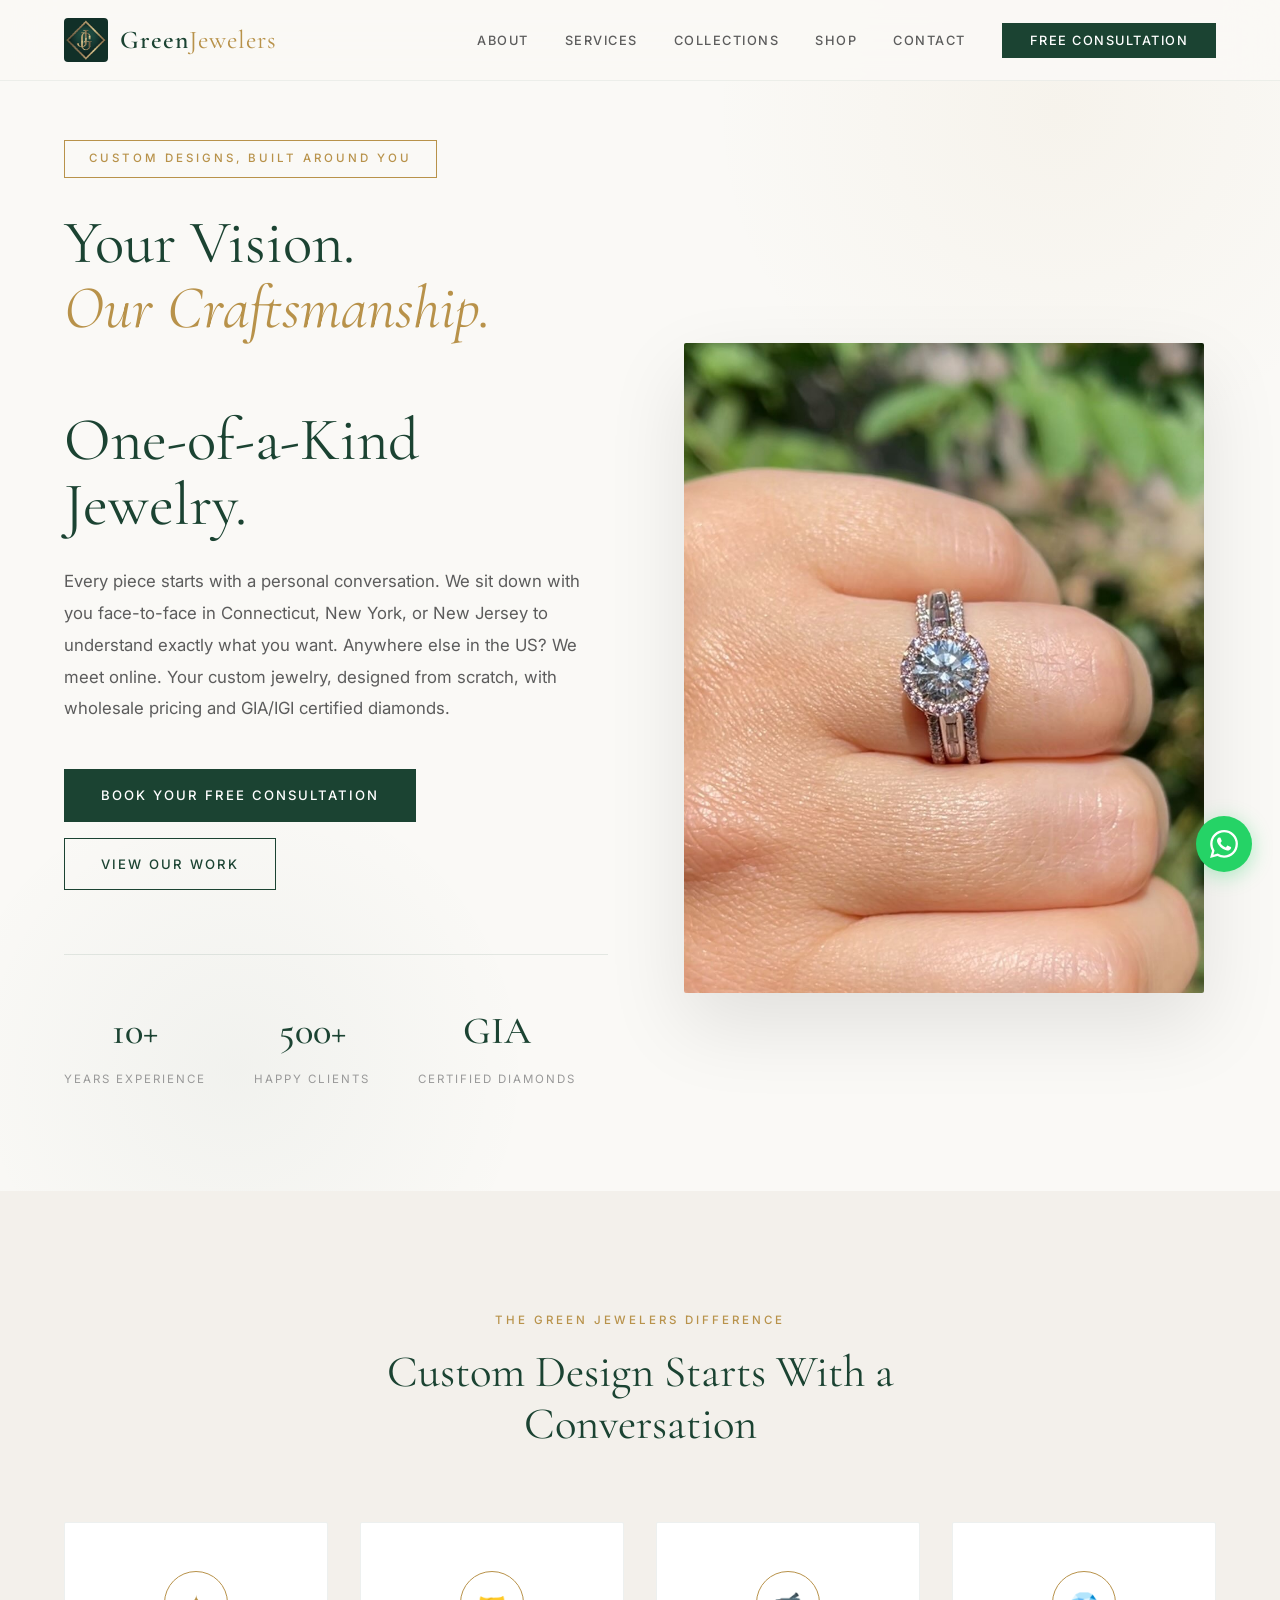
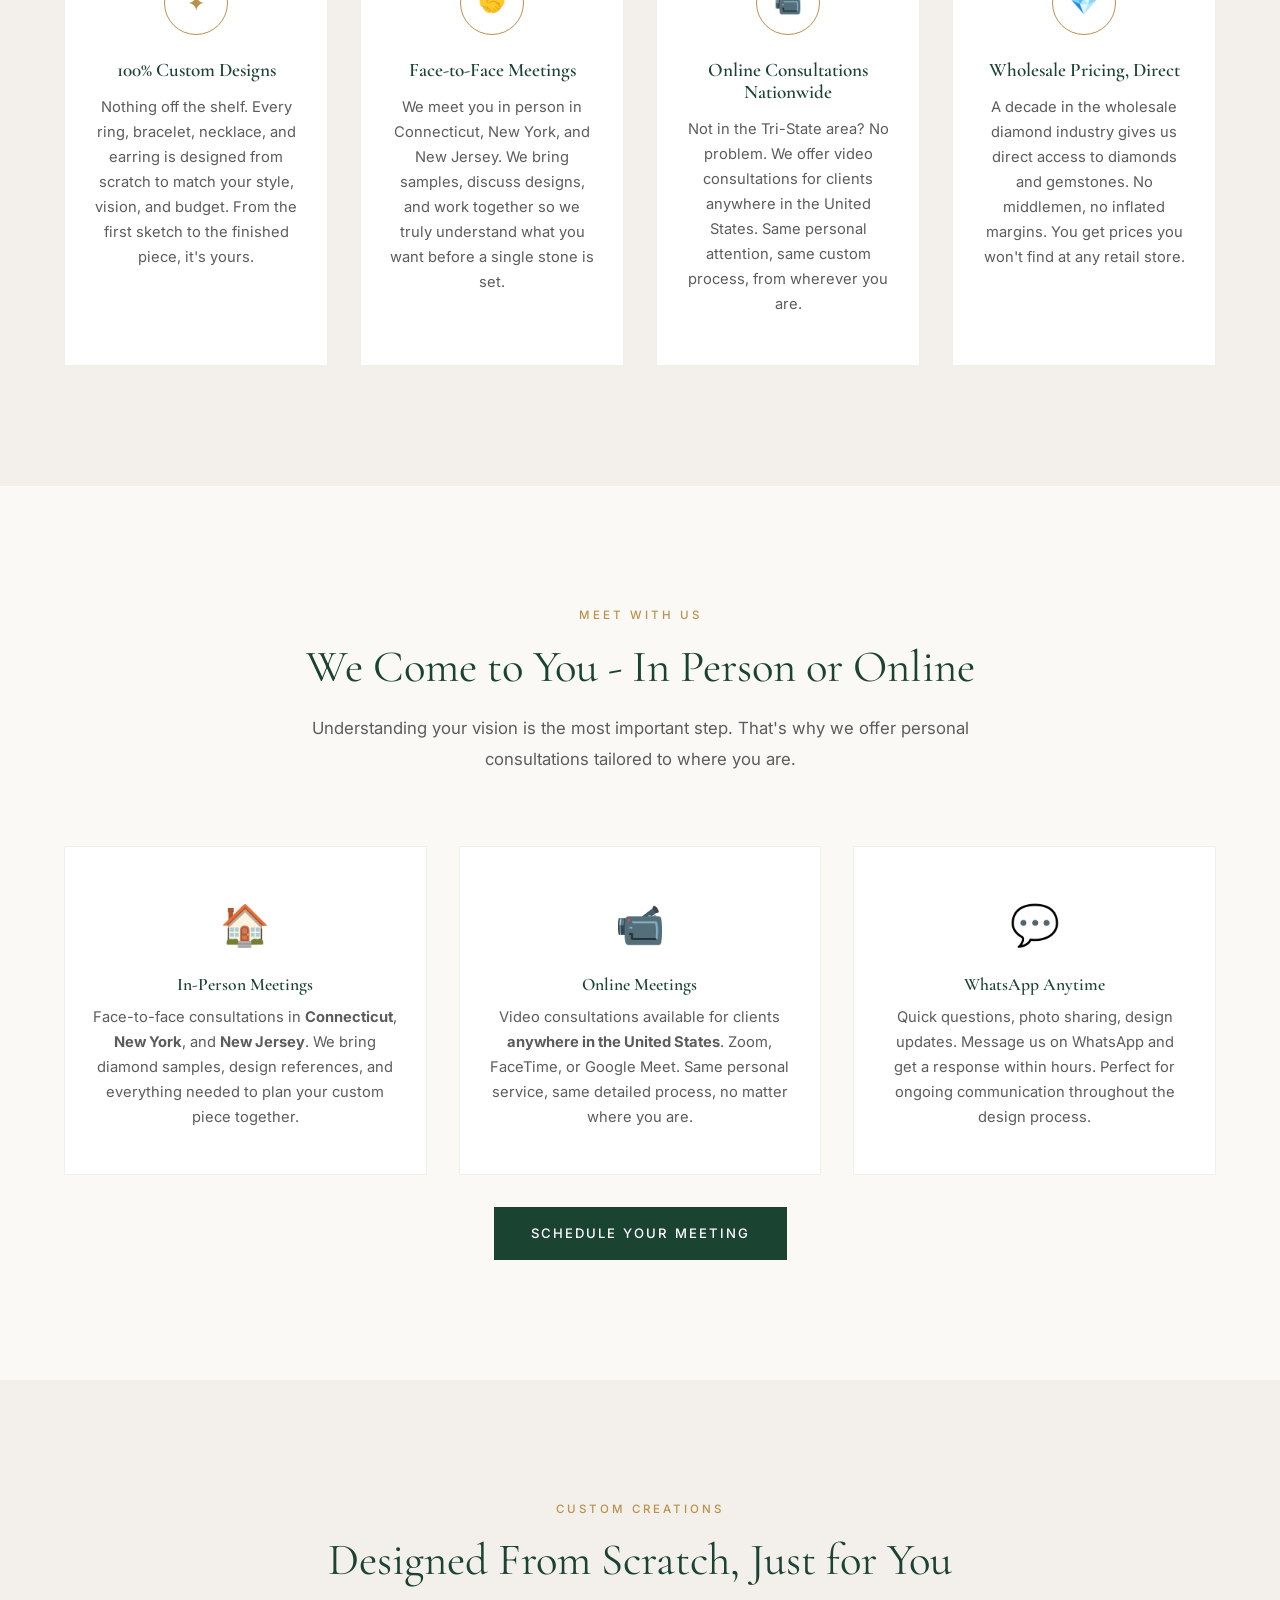
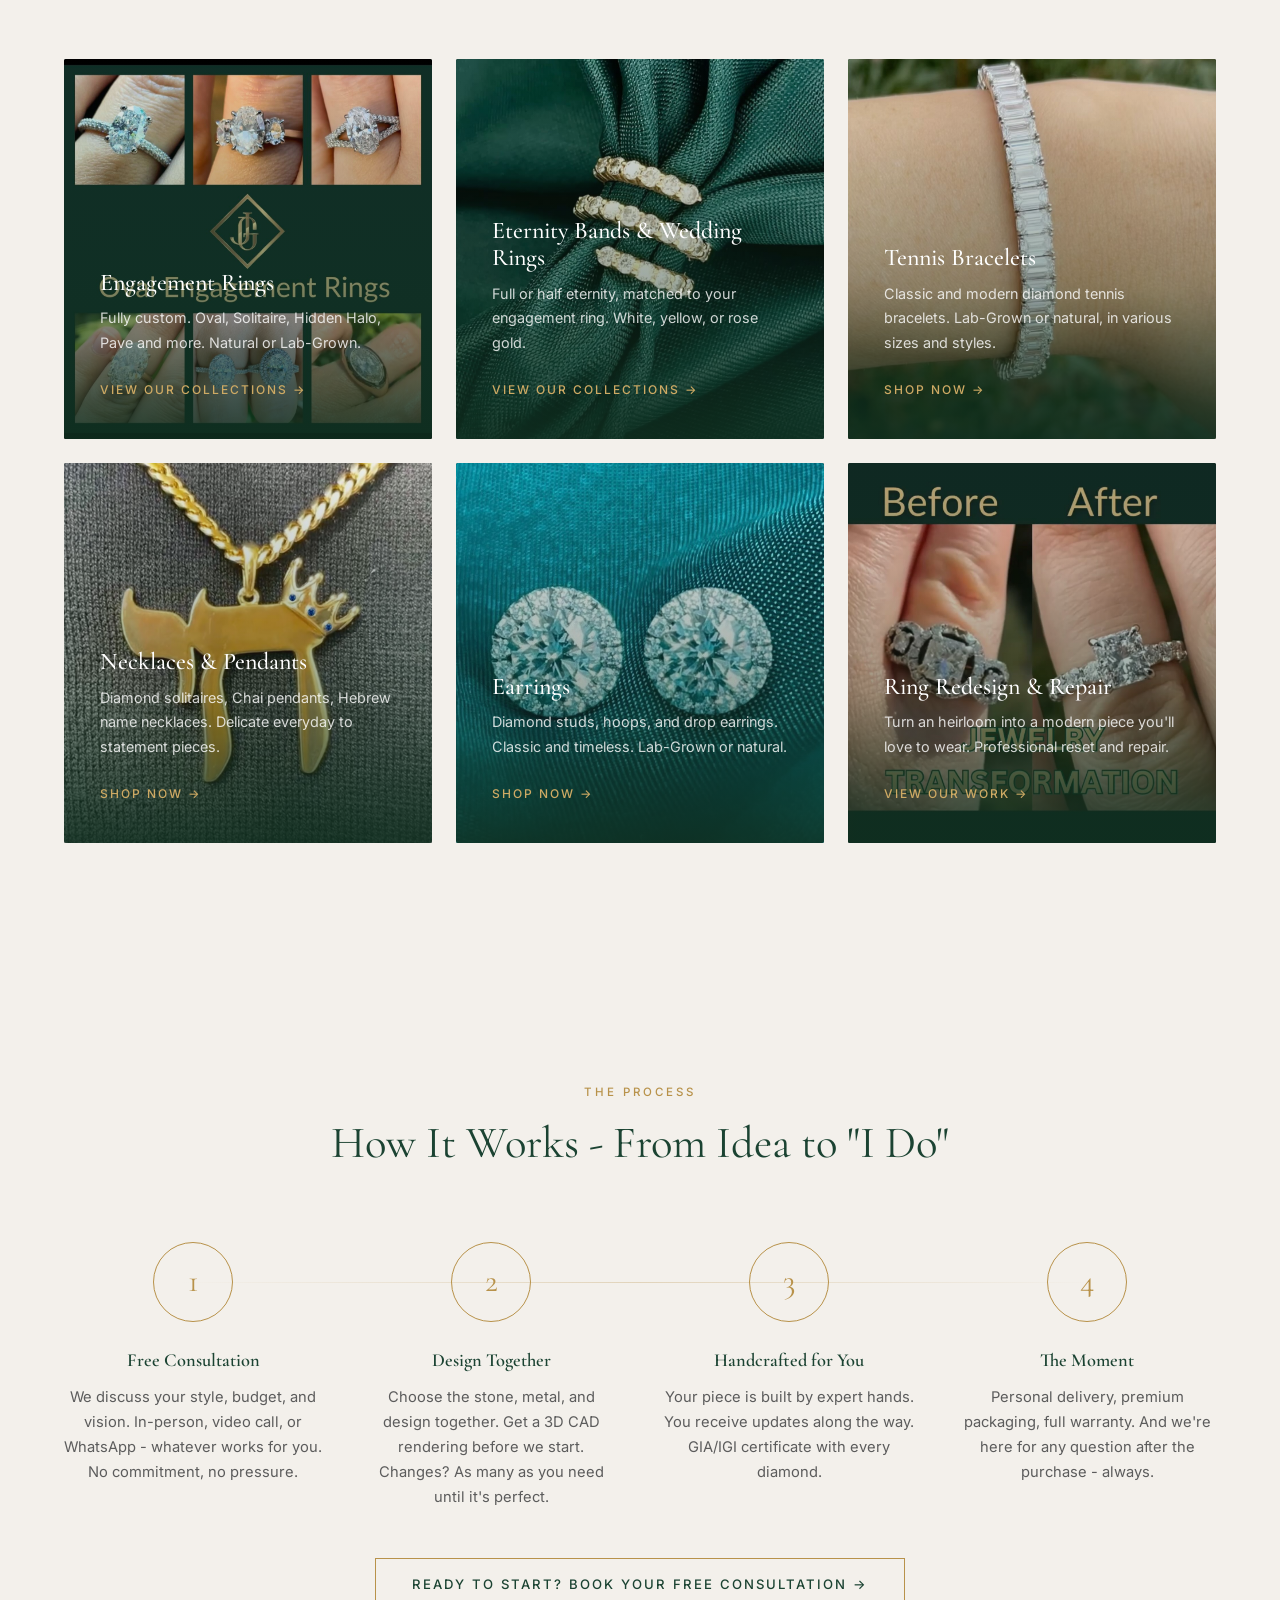
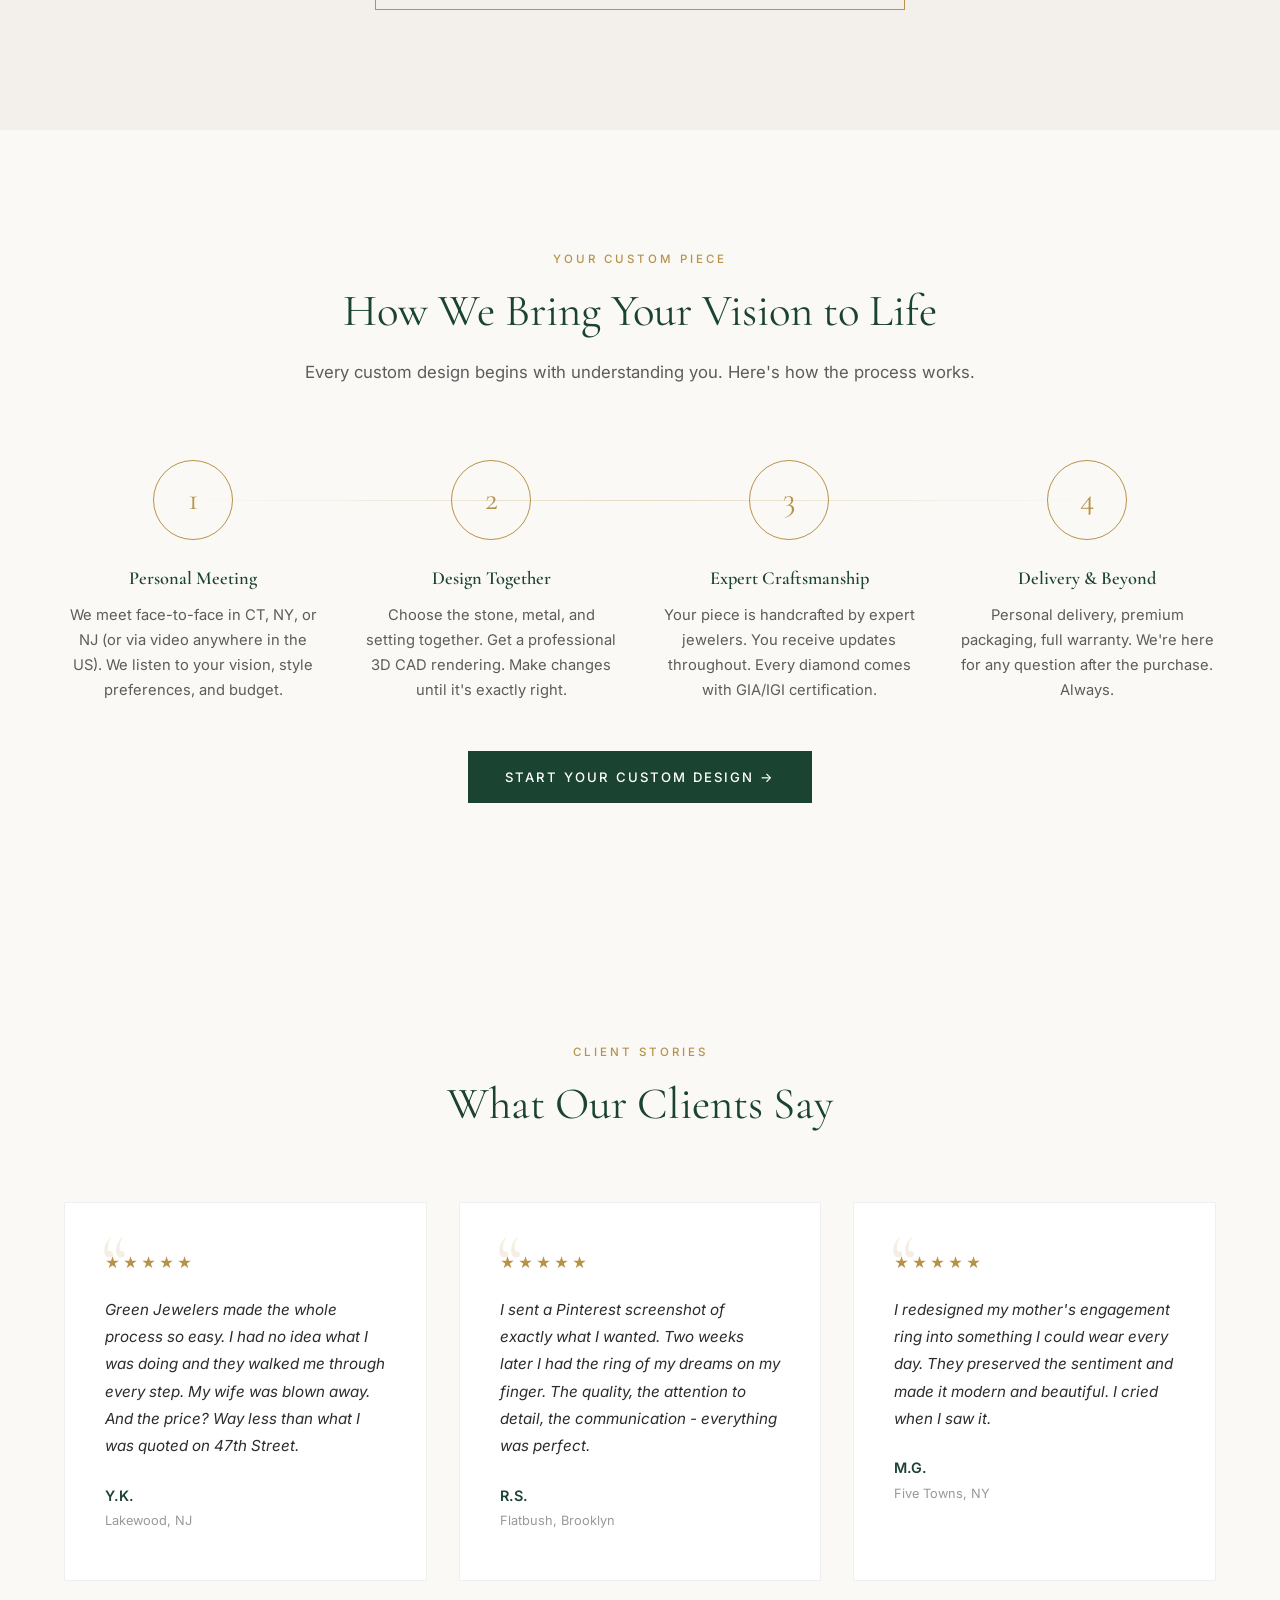
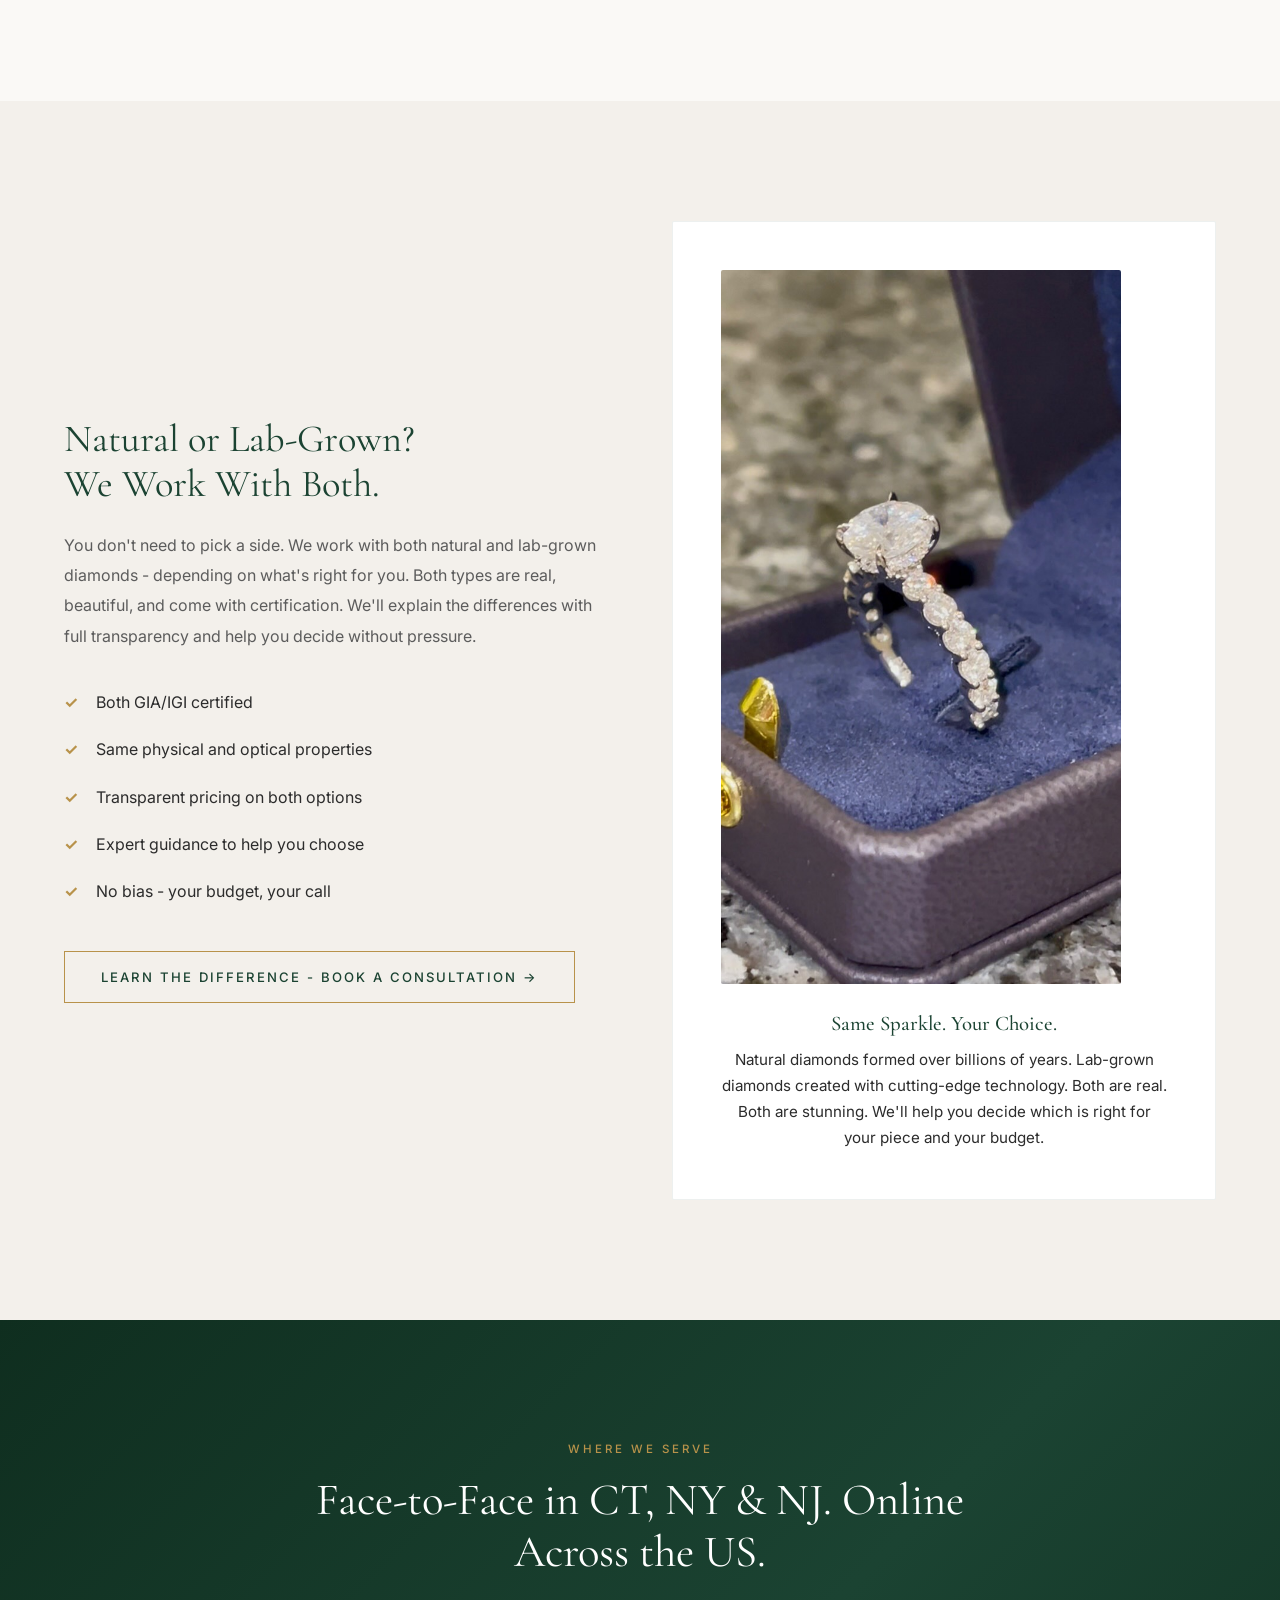
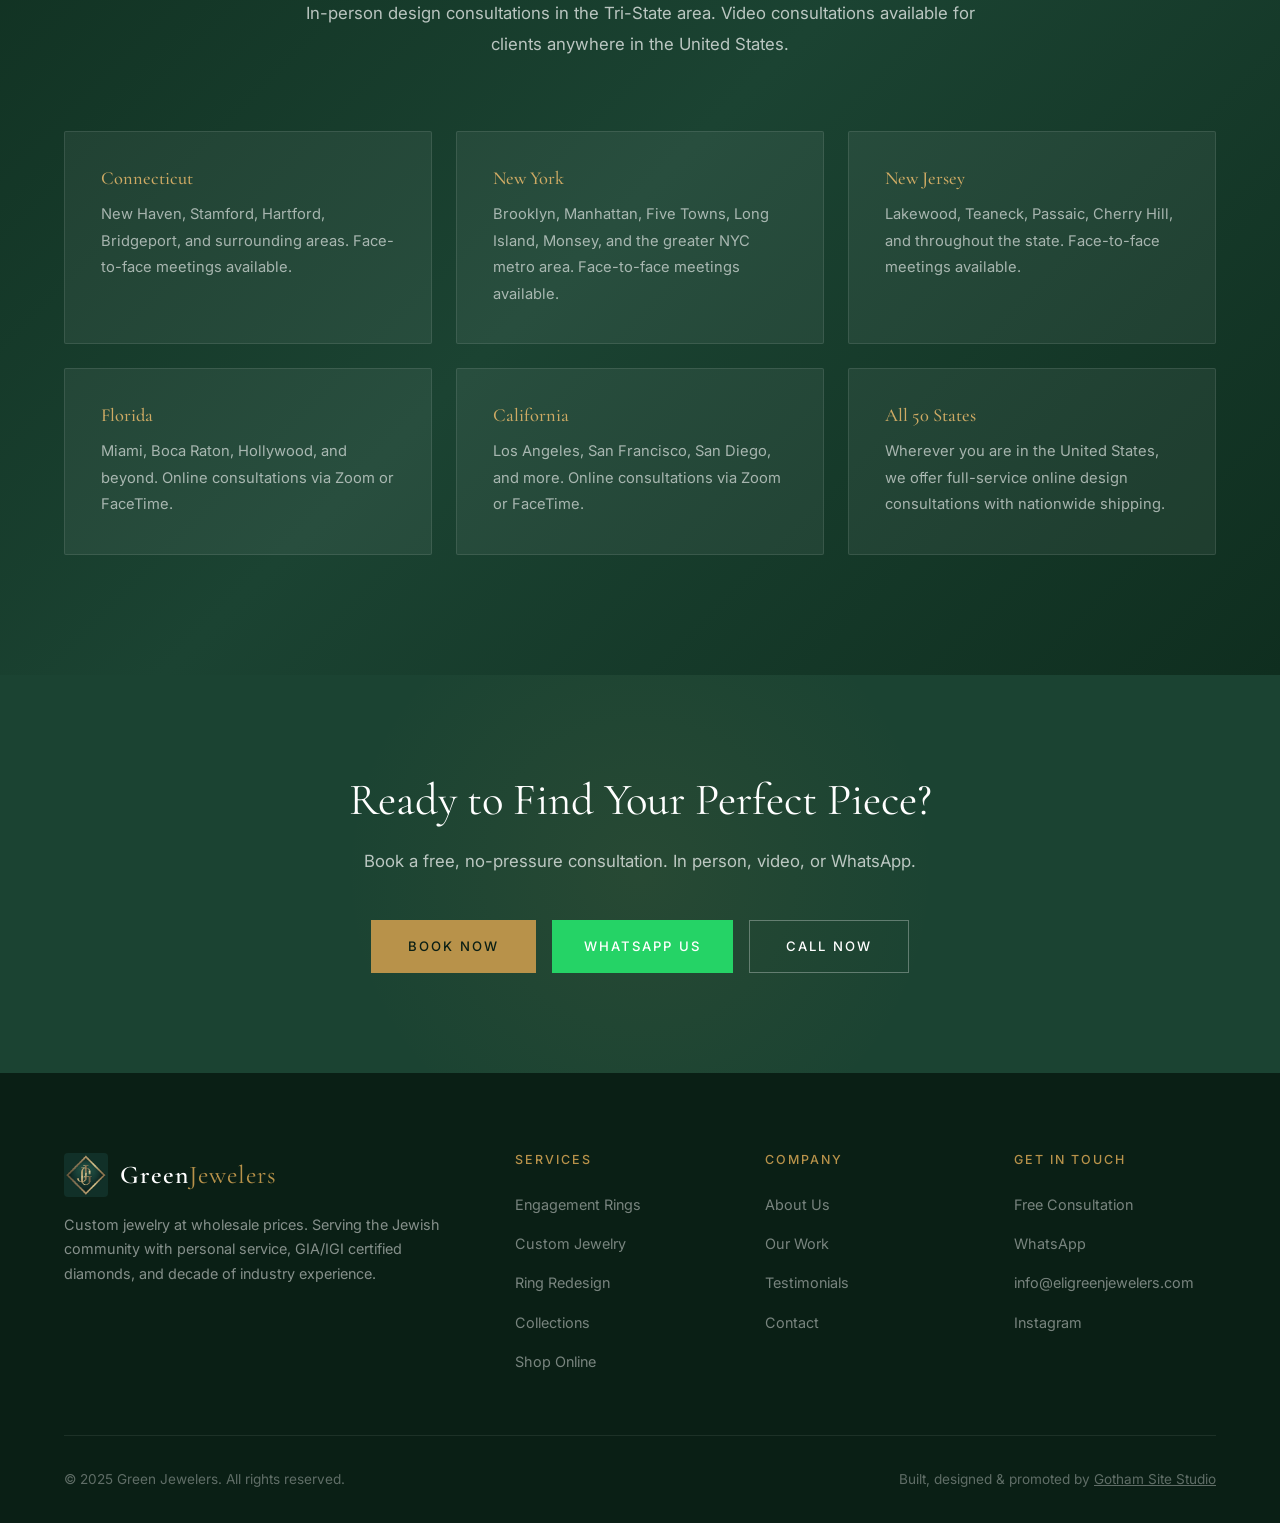
==== commit 18102232: "feat(footer): add Gotham Site Studio credit with link Co-Authored-By: Claude Fable 5 <noreply@anthro" ====
--- a/index.html
+++ b/index.html
@@ -472,6 +472,7 @@
       </div>
       <div class="footer-bottom">
         <p>&copy; 2025 Green Jewelers. All rights reserved.</p>
+        <p>Built, designed &amp; promoted by <a href="https://www.gothamsitestudio.com/" target="_blank" rel="noopener" style="color:inherit;text-decoration:underline;">Gotham Site Studio</a></p>
       </div>
     </div>
   </footer>
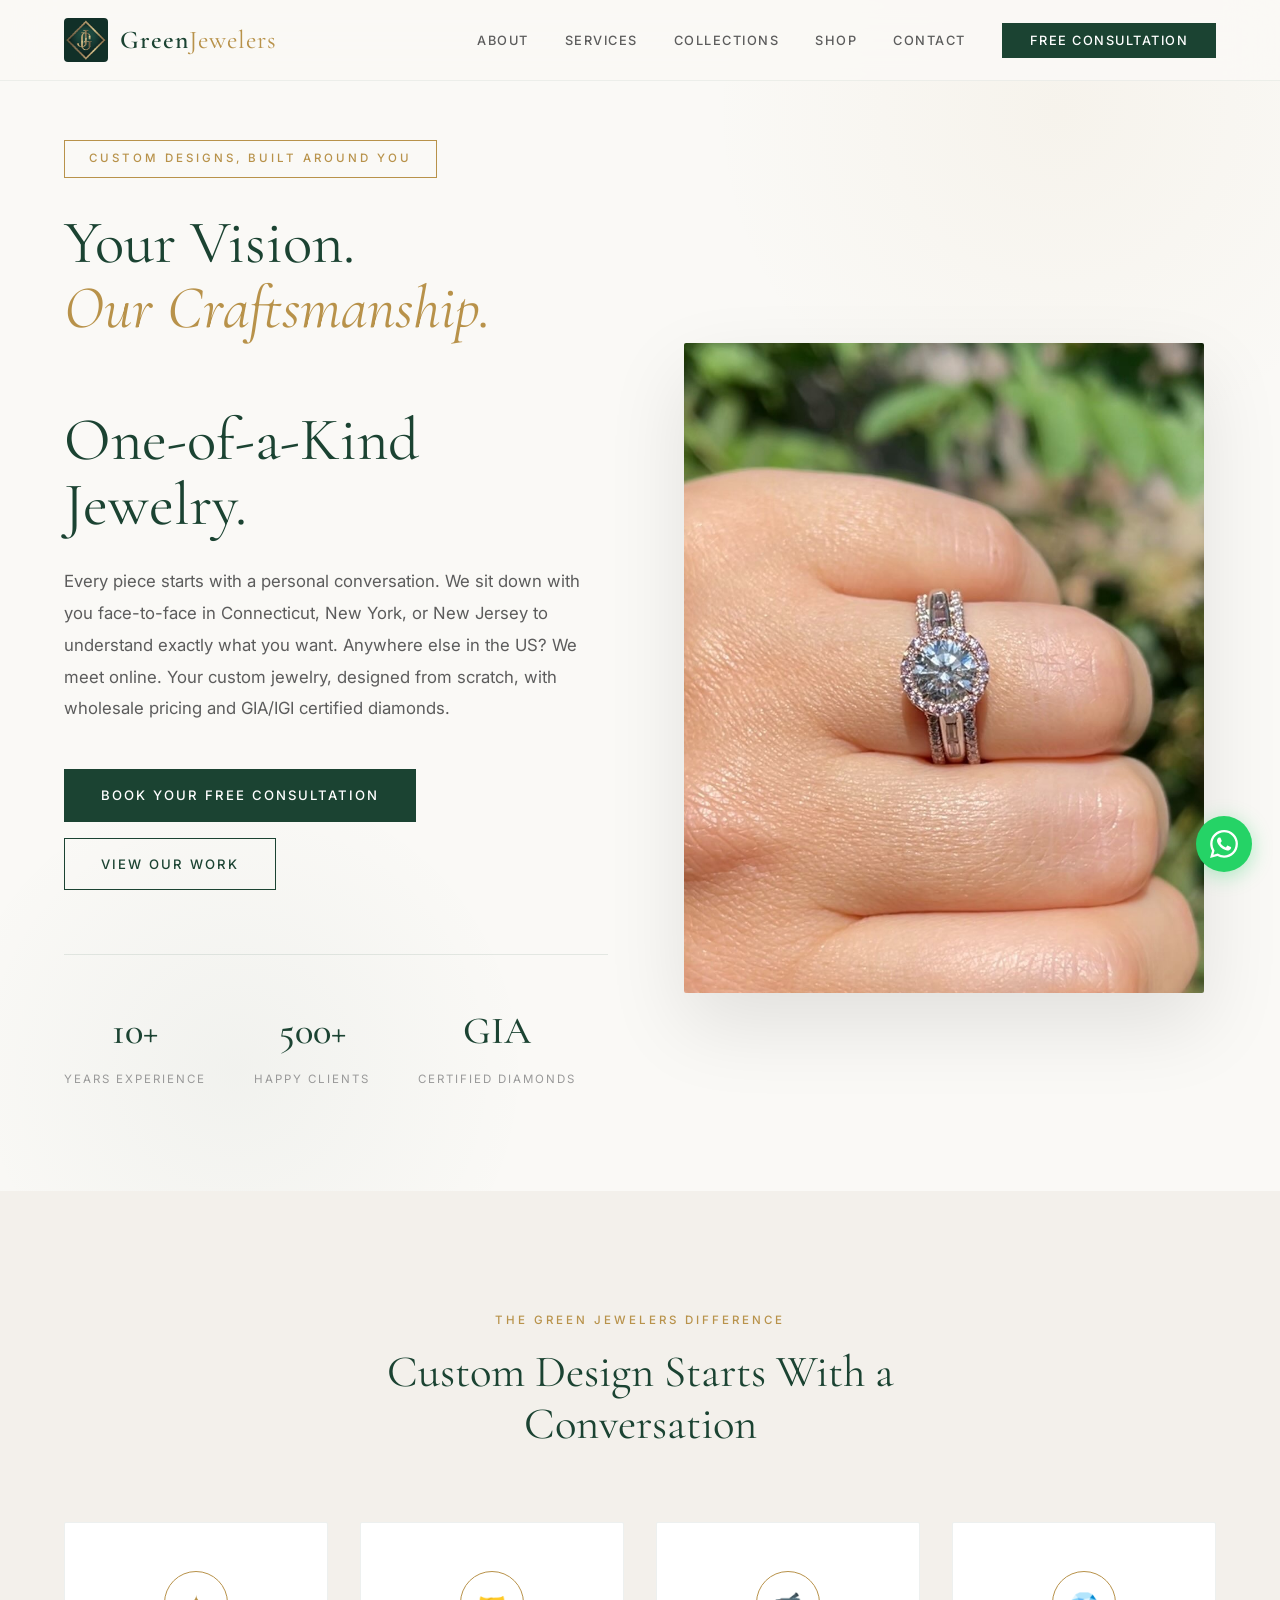
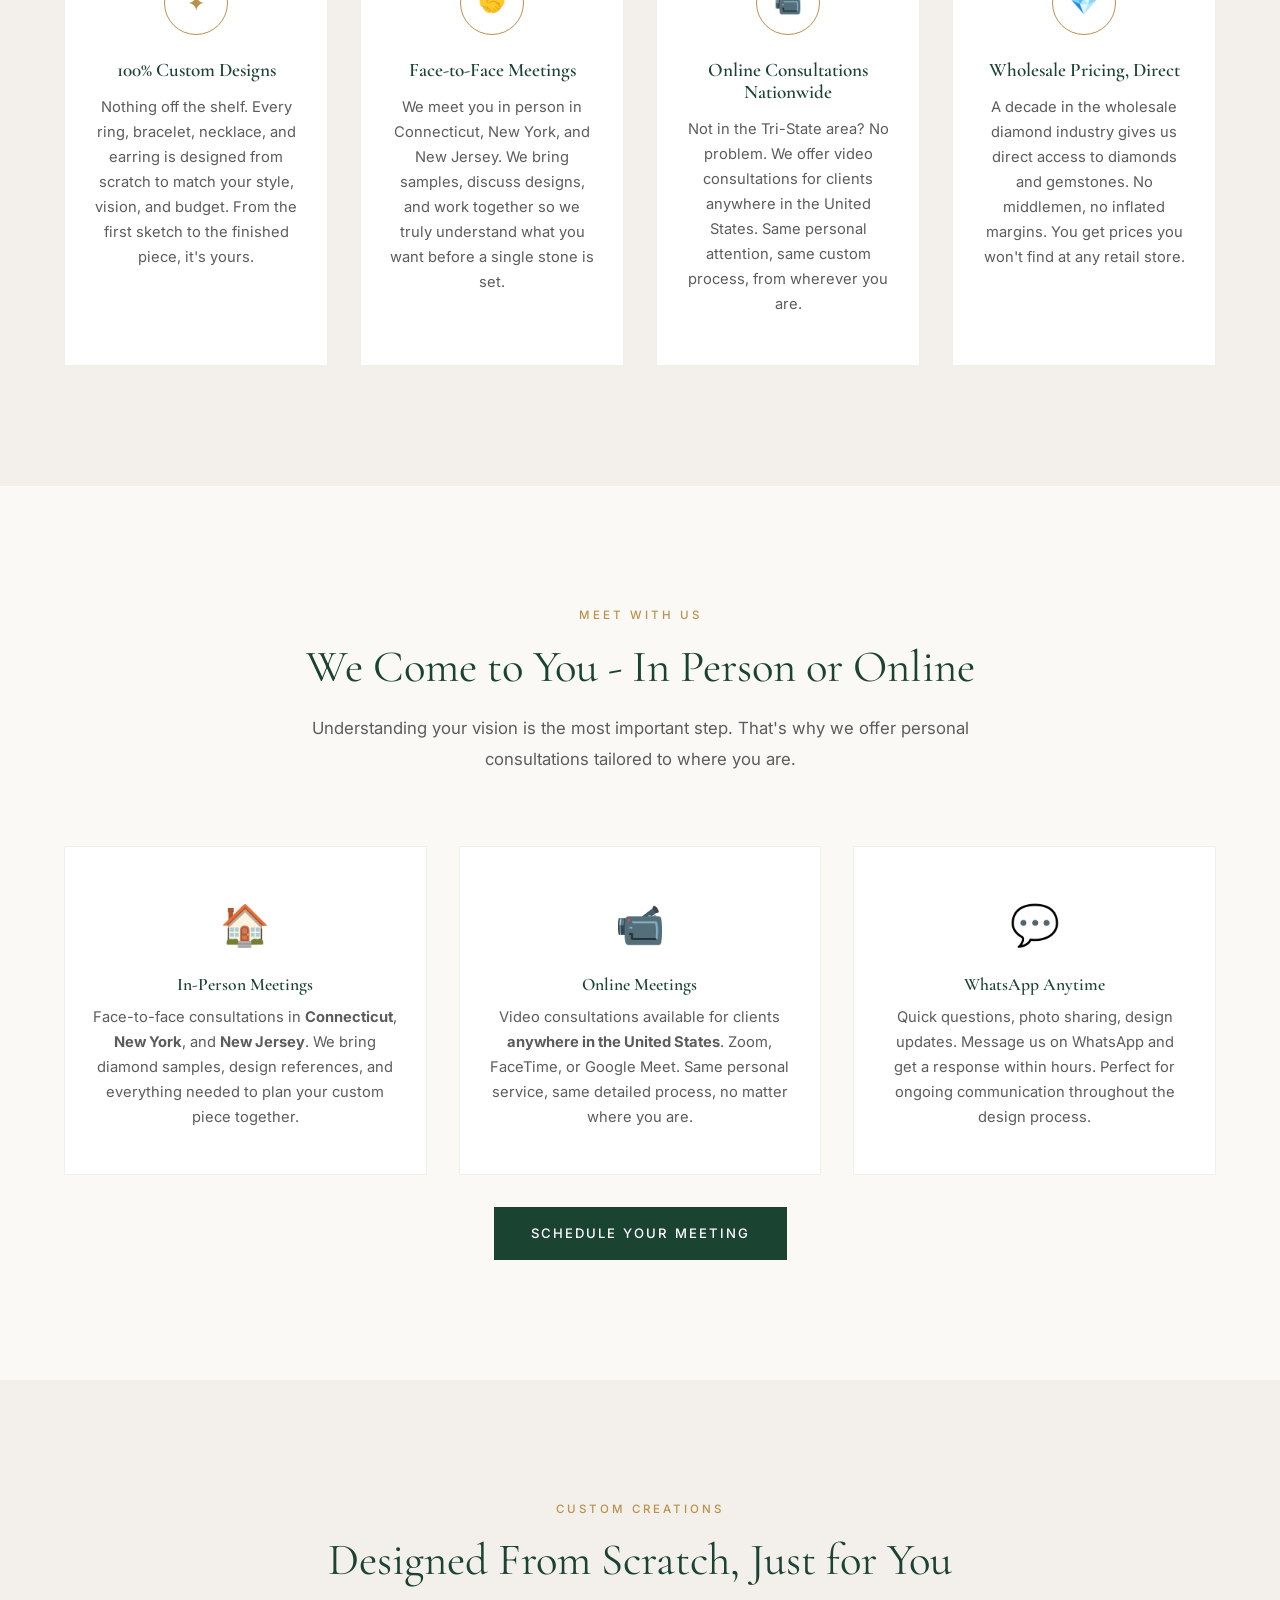
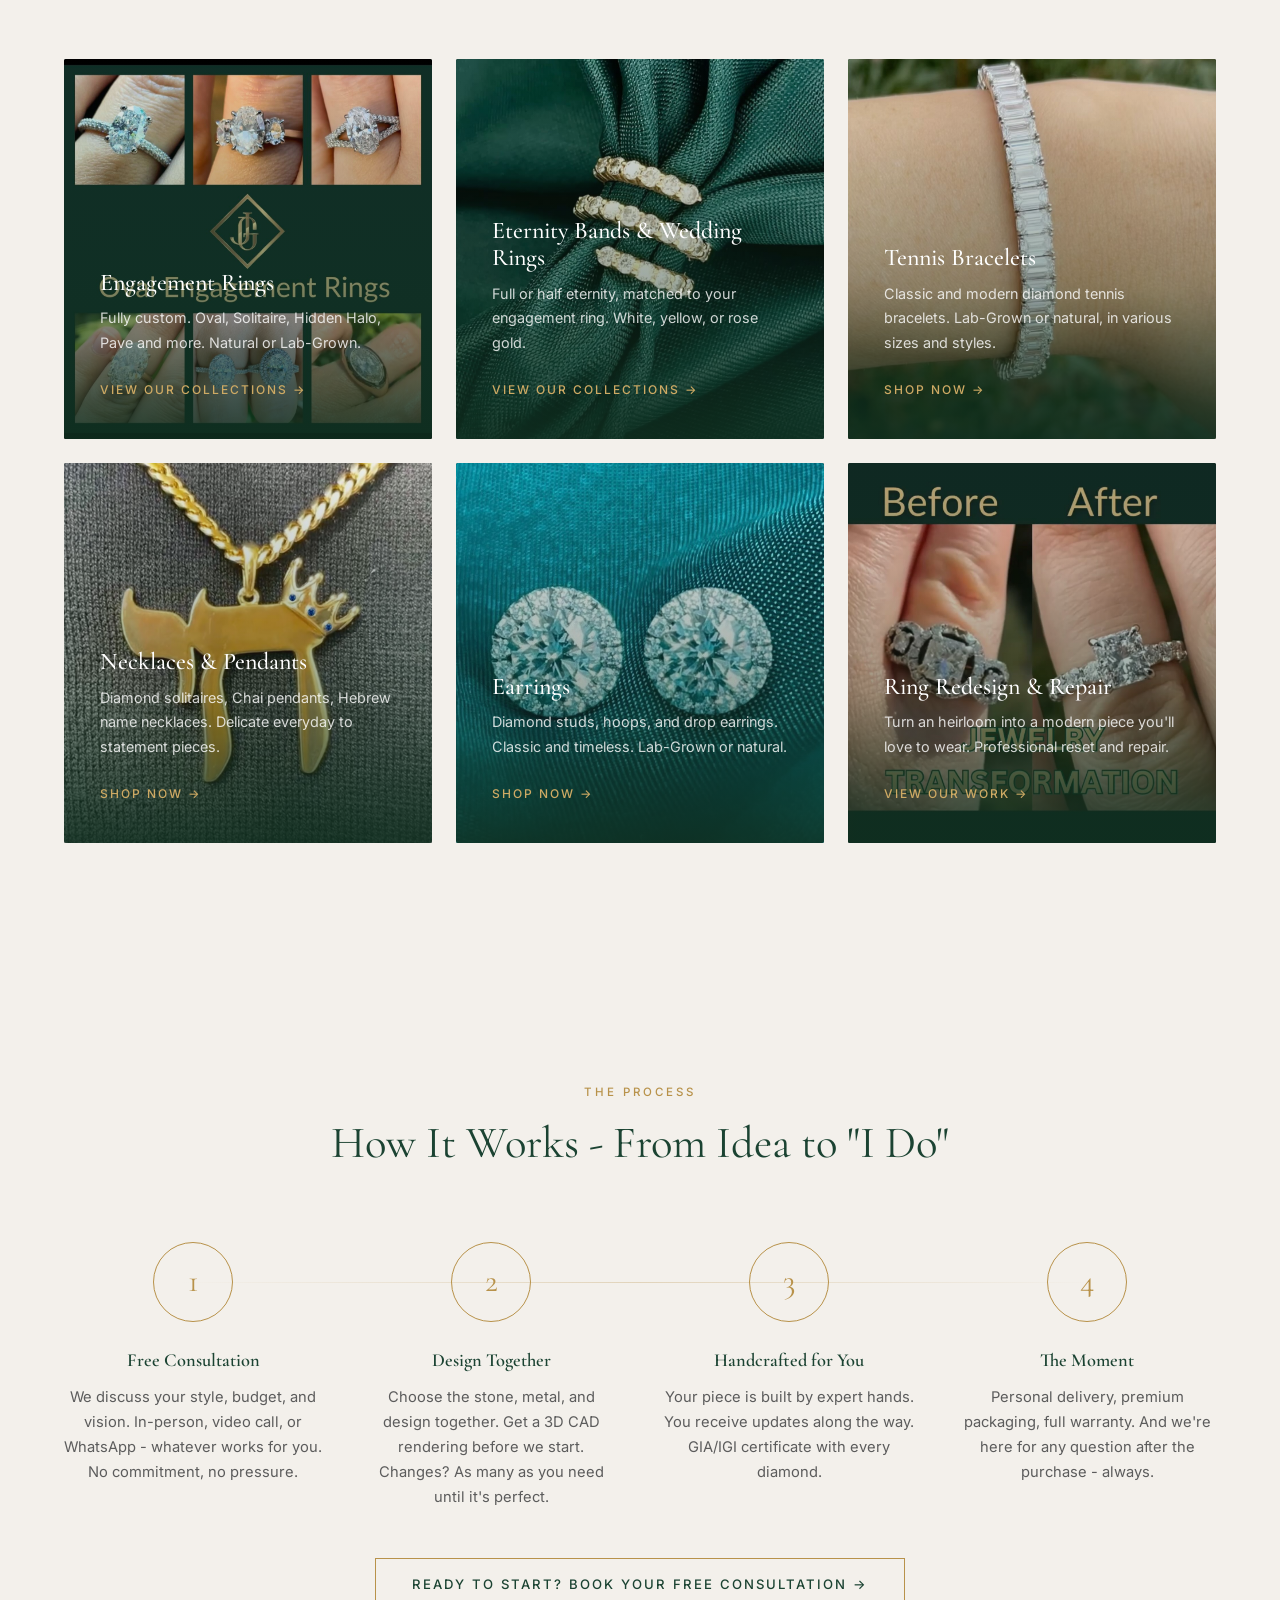
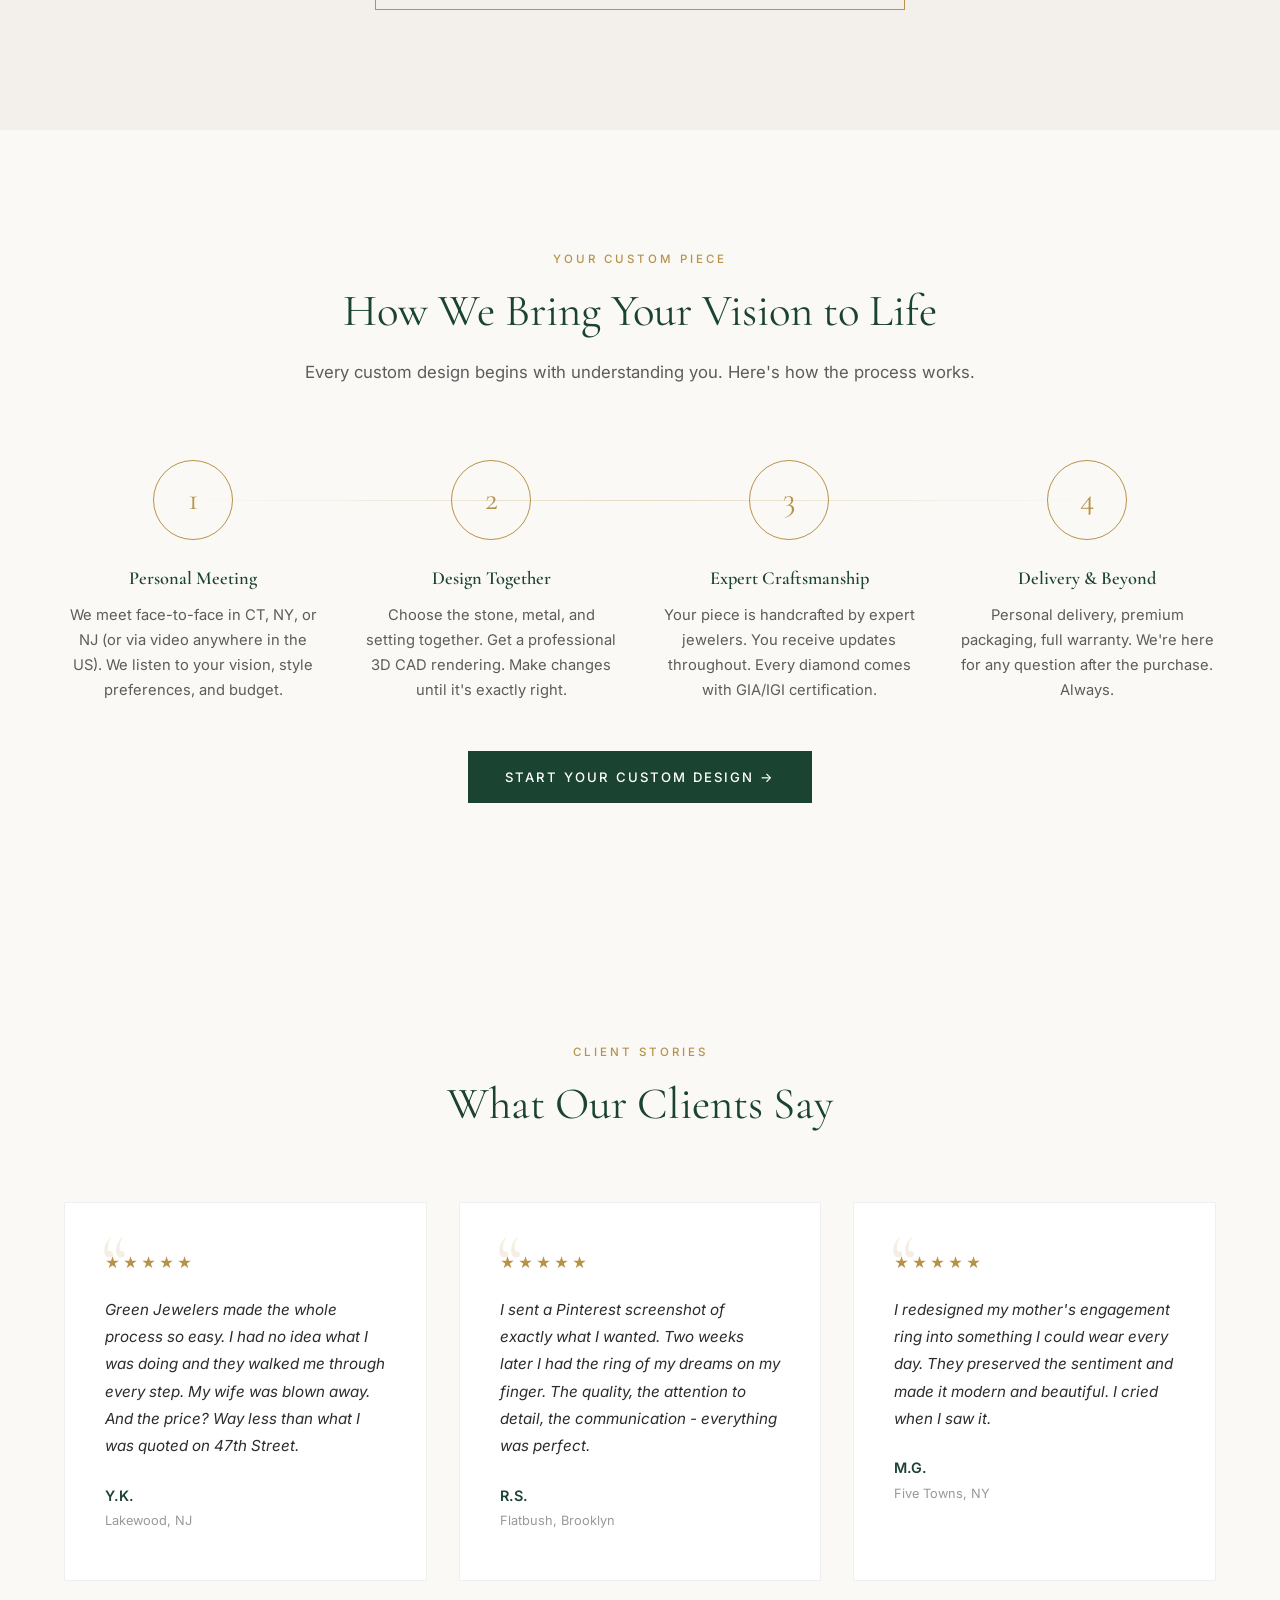
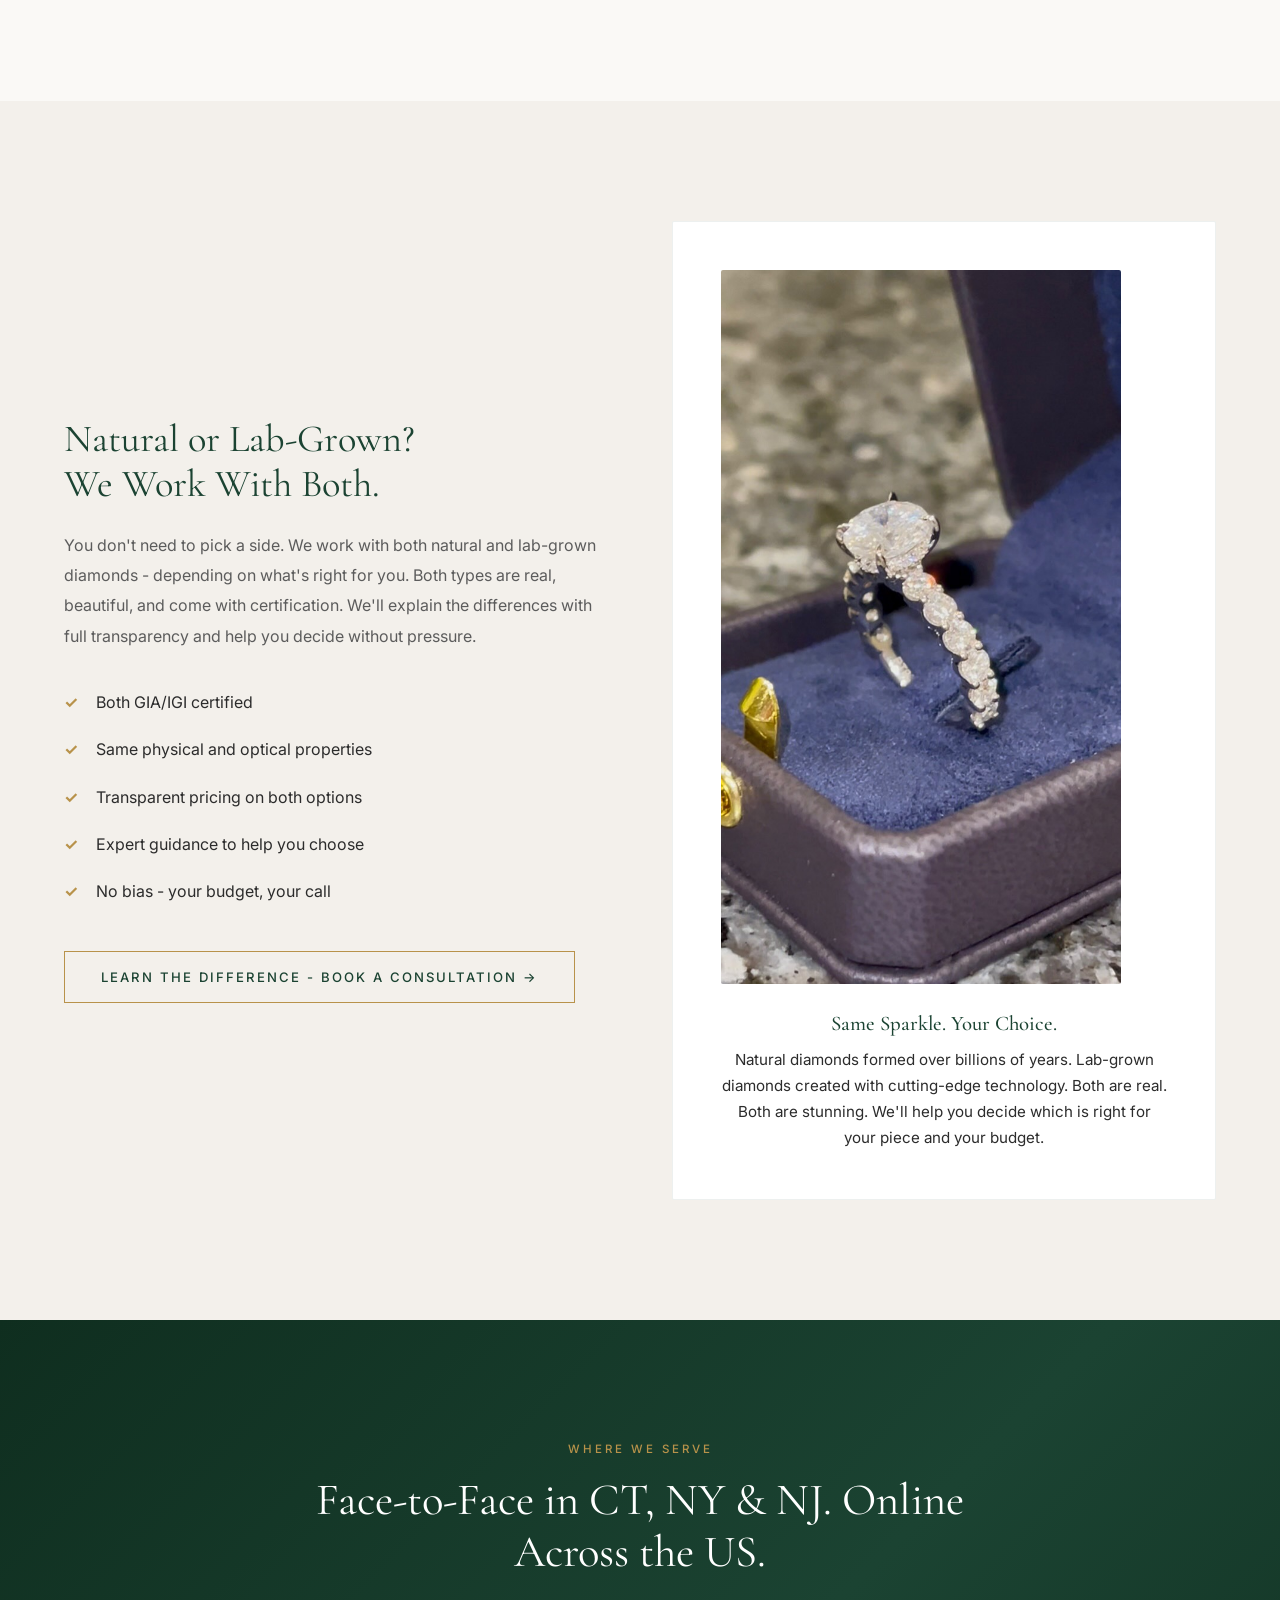
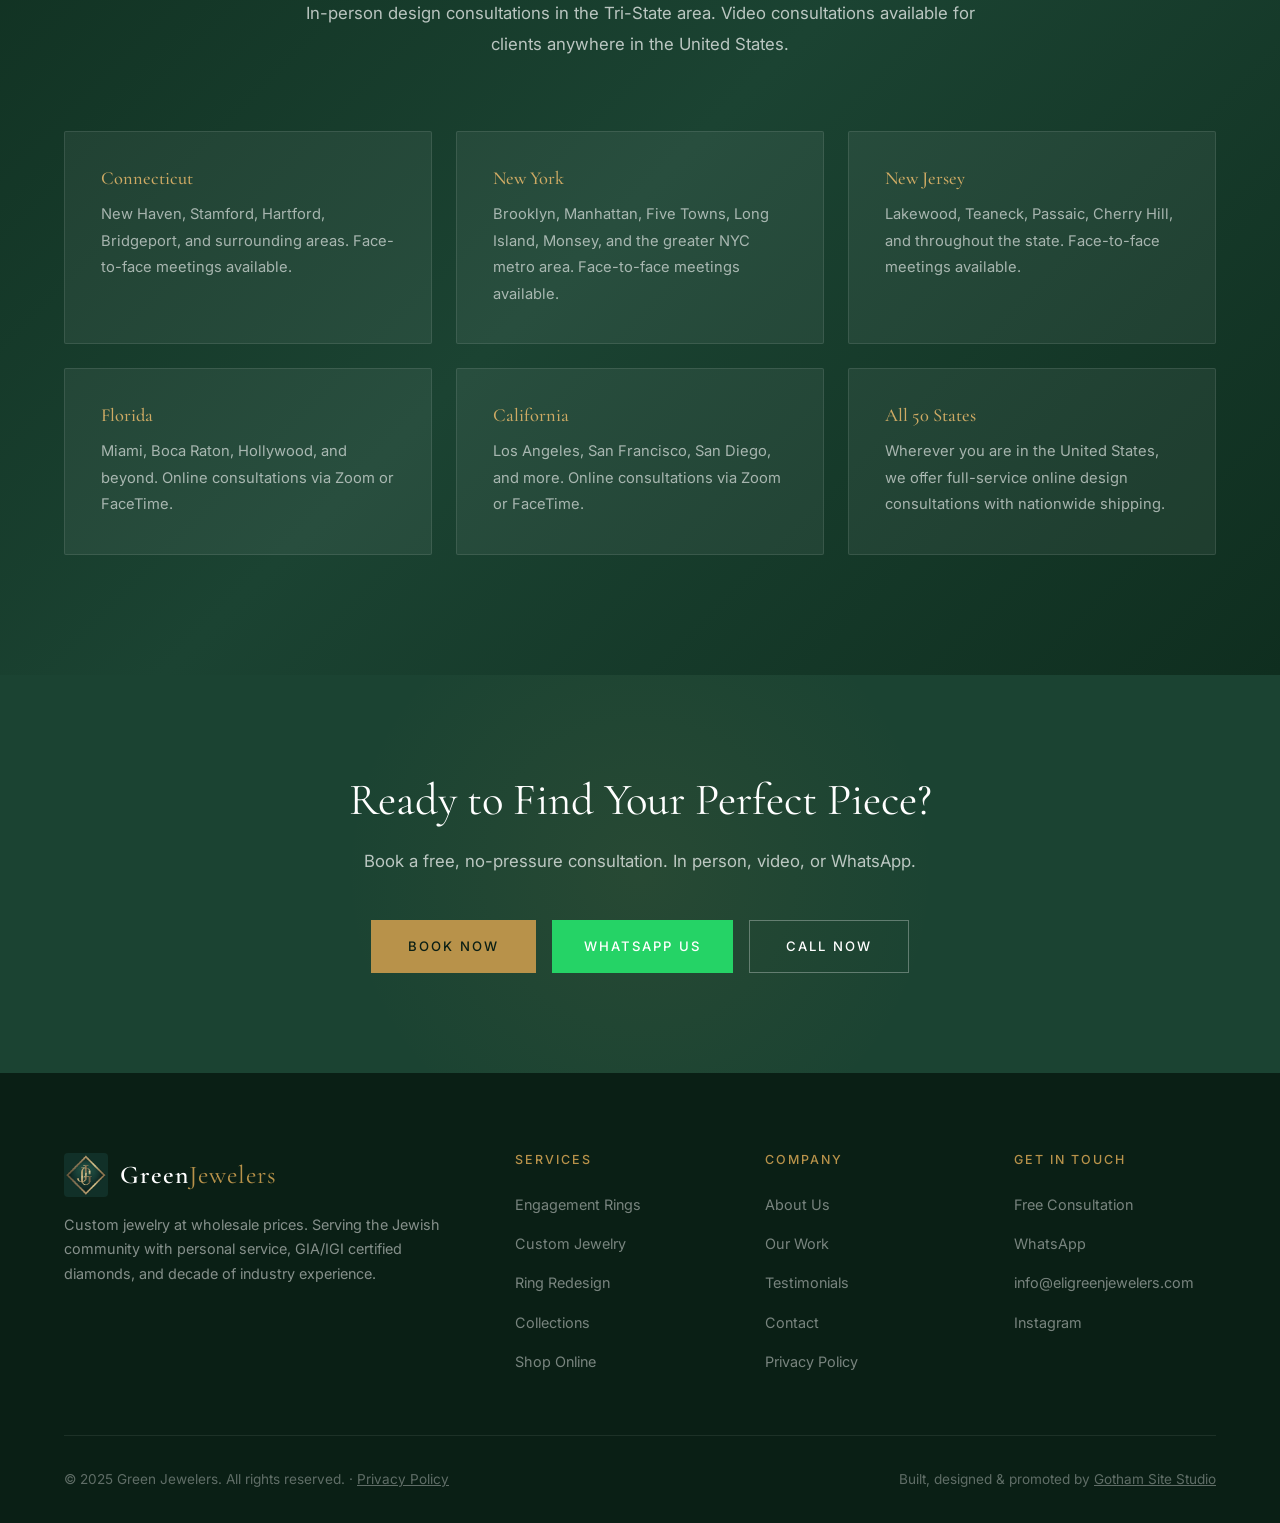
==== commit 2d3891da: "Add Privacy Policy page and footer links" ====
--- a/index.html
+++ b/index.html
@@ -458,6 +458,7 @@
             <li><a href="collections.html">Our Work</a></li>
             <li><a href="index.html#testimonials">Testimonials</a></li>
             <li><a href="contact.html">Contact</a></li>
+            <li><a href="privacy-policy.html">Privacy Policy</a></li>
           </ul>
         </div>
         <div class="footer-col">
@@ -471,7 +472,7 @@
         </div>
       </div>
       <div class="footer-bottom">
-        <p>&copy; 2025 Green Jewelers. All rights reserved.</p>
+        <p>&copy; 2025 Green Jewelers. All rights reserved. &middot; <a href="privacy-policy.html" style="color: inherit; text-decoration: underline;">Privacy Policy</a></p>
         <p>Built, designed &amp; promoted by <a href="https://www.gothamsitestudio.com/" target="_blank" rel="noopener" style="color:inherit;text-decoration:underline;">Gotham Site Studio</a></p>
       </div>
     </div>
@@ -483,5 +484,6 @@
   </a>
 
   <script src="js/main.js"></script>
+<script src="/matomo-events.js" defer></script>
 </body>
 </html>
